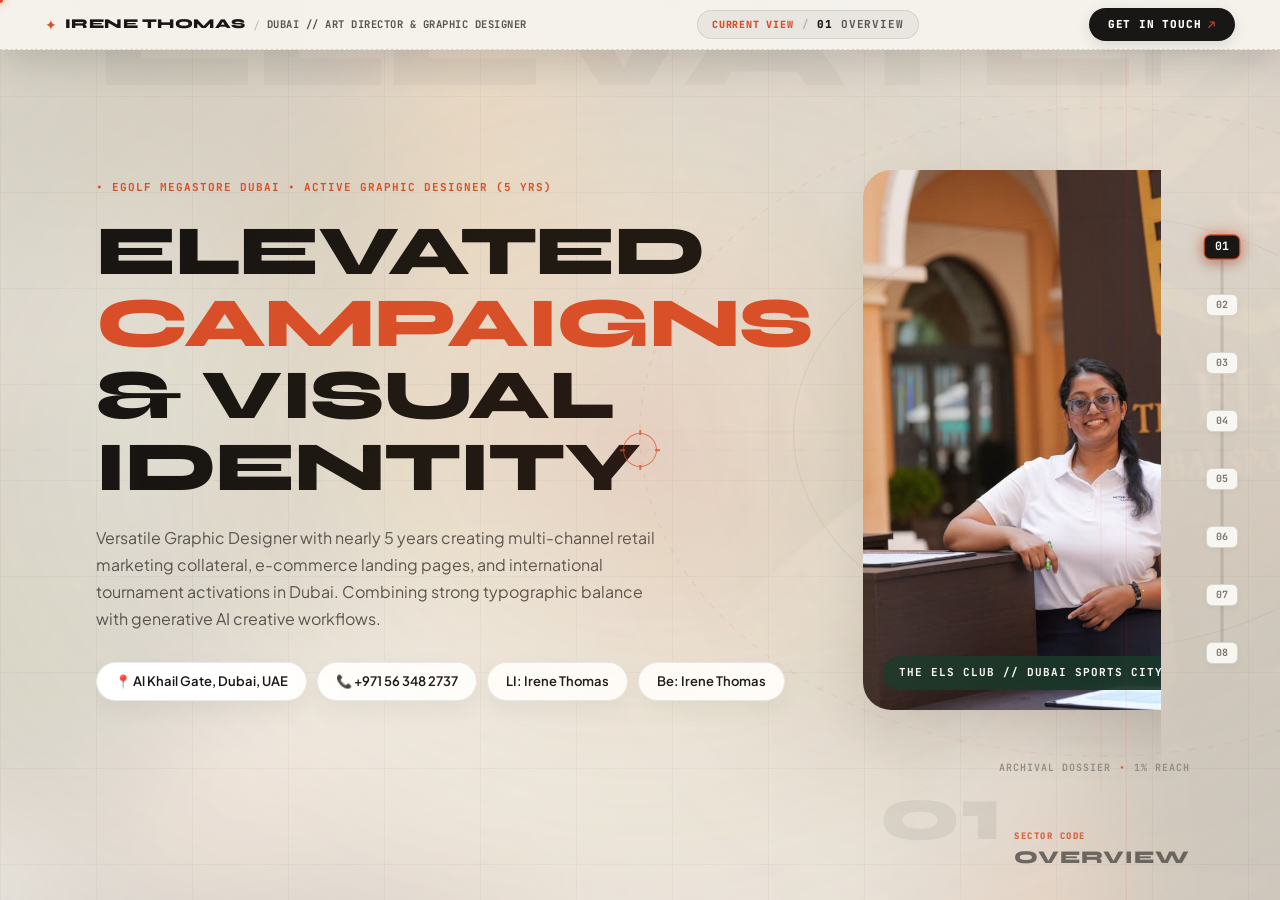
==== portfolio-creative-showcase.html @ 30669919 "Initial commit: Irene Thomas Creative Portfolio Showcase" ====
<!DOCTYPE html>
<html lang="en">
<head>
  <meta charset="UTF-8">
  <meta name="viewport" content="width=device-width, initial-scale=1.0">
  <title>Irene Thomas — Graphic Designer & Art Director | Creative Showcase</title>
  <meta name="description" content="Visual portfolio of Irene Thomas, Graphic Designer & Art Director in Dubai. Featuring commercial e-commerce campaigns, brand identity systems, and motion design.">
  <link rel="icon" href="data:image/svg+xml,<svg xmlns='http://www.w3.org/2000/svg' viewBox='0 0 100 100'><text y='.9em' font-size='90'>✦</text></svg>">

    <link rel="preload" as="image" href="assets/optimized/new_additions/PP.jpg" fetchpriority="high">
  <!-- Google Fonts -->
  <link rel="preconnect" href="https://fonts.googleapis.com">
  <link rel="preconnect" href="https://fonts.gstatic.com" crossorigin>
  <link href="https://fonts.googleapis.com/css2?family=Plus+Jakarta+Sans:wght@300;400;500;600;700;800&family=Syne:wght@700;800;900&family=Playfair+Display:ital,wght@0,600;0,700;0,800;1,400;1,600&family=JetBrains+Mono:wght@400;500;700;800&display=swap" rel="stylesheet">

  <!-- High-Performance Bundled Design System -->
  <link rel="stylesheet" href="css/bundle.css?v=20261103_v22">
  <link rel="stylesheet" href="css/layout/pinned-burn.css">
</head>
<body>

  <!-- =======================================================================
       SILVER PALACE LIVE MULTI-HOLE SVG MASK & FILTER
       ======================================================================= -->
  <svg width="0" height="0" class="pinned-burn-svg-defs" aria-hidden="true" style="position:fixed; top:0; left:0; width:0; height:0; pointer-events:none; z-index:-1;">
    <defs>
      <filter id="multi-hole-paper-filter" x="-20%" y="-20%" width="140%" height="140%" color-interpolation-filters="sRGB">
        <feTurbulence id="burn-turb-main" type="fractalNoise" baseFrequency="0.011 0.016" numOctaves="3" seed="11" result="noiseMain" />
        <feTurbulence id="burn-turb-fine" type="turbulence" baseFrequency="0.032 0.042" numOctaves="2" seed="29" result="noiseFine" />
        <feOffset id="burn-noise-offset" in="noiseMain" dx="0" dy="0" result="noiseMoved" />
        <feDisplacementMap in="SourceGraphic" in2="noiseMoved" scale="120" xChannelSelector="R" yChannelSelector="G" result="warpedPrimary" />
        <feDisplacementMap in="warpedPrimary" in2="noiseFine" scale="36" xChannelSelector="B" yChannelSelector="R" result="warpedFinal" />
        <feComponentTransfer in="warpedFinal">
          <feFuncR type="discrete" tableValues="0 1" />
          <feFuncG type="discrete" tableValues="0 1" />
          <feFuncB type="discrete" tableValues="0 1" />
        </feComponentTransfer>
      </filter>

      <mask id="silver-palace-burn-mask" maskUnits="userSpaceOnUse" x="0" y="0" width="1920" height="1080">
        <g filter="url(#multi-hole-paper-filter)">
          <rect id="mask-bg-rect" x="-1000" y="-1000" width="6000" height="6000" fill="black" />
          <path id="mask-intact-body" d="" fill="white" />
          <g id="mask-multi-holes"></g>
        </g>
      </mask>
    </defs>
  </svg>

  <!-- Fullscreen Canvas: Procedural Burning Paper Transition & Dust Particles -->
  <canvas id="disintegration-canvas"></canvas>
  <div id="ambient-cursor-spotlight"></div>
  <div id="magnetic-cursor-badge">EXAMINE</div>

  <!-- Custom Interactive Drafting Reticle Cursor -->
  <div id="custom-atelier-cursor" aria-hidden="true">
    <div class="cursor-reticle-ring" id="cursor-reticle-ring">
      <span class="reticle-tick tick-t"></span>
      <span class="reticle-tick tick-r"></span>
      <span class="reticle-tick tick-b"></span>
      <span class="reticle-tick tick-l"></span>
    </div>
    <div class="cursor-reticle-dot" id="cursor-reticle-dot"></div>
  </div>

  <!-- Left Margin Architectural Gallery Rail & Stage Telemetry -->
  <aside class="left-margin-atelier-rail" id="left-margin-atelier-rail" aria-label="Stage Telemetry & Quick Stepper">
    <button type="button" class="left-rail-step-btn" onclick="stepPortfolioStage(-1)" title="Previous Showcase Stage">▲</button>
    <div class="left-rail-art-window" id="left-rail-art-window" title="Active Stage Artwork">
      <img id="left-rail-art-img" src="assets/optimized/new_additions/PP.jpg" alt="Stage Preview" decoding="async">
      <span class="left-rail-art-frame"></span>
    </div>
    <div class="left-rail-stage-counter" id="left-rail-stage-counter">01 / 16</div>
    <div class="left-rail-spine-line"></div>
    <div class="left-rail-vertical-label" id="left-rail-vertical-label">OVERVIEW // PORTFOLIO MONOGRAPH</div>
    <div class="left-rail-spine-line"></div>
    <div class="left-rail-coords" id="left-rail-coords">Y: 0000</div>
    <button type="button" class="left-rail-step-btn" onclick="stepPortfolioStage(1)" title="Next Showcase Stage">▼</button>
  </aside>

  <!-- Hybrid Header Top Hover Sensor & Collapsed Micro-Beacon Pill -->
  <div class="header-hover-sensor" id="header-hover-sensor">
    <button type="button" class="header-collapsed-pill" id="header-collapsed-pill" aria-label="Expand Top Header">
      <span class="collapsed-pill-star">✦</span>
      <span class="collapsed-pill-brand">IRENE THOMAS</span>
      <span class="collapsed-pill-sep">//</span>
      <span class="collapsed-pill-sector" id="collapsed-pill-sector">SEC 01 • OVERVIEW</span>
      <span class="collapsed-pill-chevron">▾</span>
    </button>
  </div>

  <!-- Dynamic Background HUD & Kinetic Vectors -->
  <div id="ambient-vector-canvas-wrap" aria-hidden="true">
    <svg class="bg-kinetic-vector-svg" viewBox="0 0 1000 1000" preserveAspectRatio="none">
      <defs>
        <linearGradient id="vectorGrad" x1="0%" y1="0%" x2="100%" y2="100%">
          <stop offset="0%" stop-color="var(--accent-terracotta)" stop-opacity="0.2"/>
          <stop offset="100%" stop-color="var(--accent-marigold)" stop-opacity="0.05"/>
        </linearGradient>
      </defs>
      <!-- Moving orbital circles & crosshairs -->
      <g id="bg-vector-astrolabe" transform="translate(860, 480)">
        <circle r="360" fill="none" stroke="rgba(216, 78, 41, 0.08)" stroke-width="1.5" stroke-dasharray="6 8"/>
        <circle r="240" fill="none" stroke="rgba(24, 23, 22, 0.05)" stroke-width="1"/>
        <line x1="-400" y1="0" x2="400" y2="0" stroke="rgba(216, 78, 41, 0.06)" stroke-width="1"/>
        <line x1="0" y1="-400" x2="0" y2="400" stroke="rgba(216, 78, 41, 0.06)" stroke-width="1"/>
      </g>
      <!-- Horizontal and vertical drafting guidelines -->
      <line id="bg-vector-guide-h" x1="0" y1="500" x2="1000" y2="500" stroke="rgba(24, 23, 22, 0.04)" stroke-width="1" stroke-dasharray="12 16"/>
      <line id="bg-vector-guide-v" x1="880" y1="0" x2="880" y2="1000" stroke="rgba(216, 78, 41, 0.07)" stroke-width="1"/>
    </svg>

    <!-- Background Kinetic Sector Watermark & Coordinate Readout -->
    <div class="bg-sector-hud" id="bg-sector-hud">
      <div class="bg-hud-coords">
        <span class="hud-coord-item">ARCHIVAL DOSSIER</span>
        <span class="hud-coord-separator">•</span>
        <span class="hud-coord-item" id="hud-scroll-pct">00% REACH</span>
      </div>
      <div class="bg-hud-large-display">
        <span class="bg-hud-num" id="bg-hud-num">01</span>
        <div class="bg-hud-text-col">
          <span class="bg-hud-label">SECTOR CODE</span>
          <span class="bg-hud-title" id="bg-hud-title">OVERVIEW</span>
        </div>
      </div>
    </div>
  </div>

  <!-- GROUNDED ARCHITECTURAL TOP HEADER (ANCHORED DIRECTLY TO CANVAS BACKGROUND GRID) -->
  <header class="grounded-atelier-header" id="grounded-header">
    <div class="header-grounded-left">
      <a href="#hero" class="grounded-brand-monogram" onclick="handleRailClick(event, 'hero')">
        <span class="monogram-star">✦</span>
        <span class="monogram-text">IRENE THOMAS</span>
        <span class="monogram-pipe">/</span>
        <span class="monogram-role">DUBAI // ART DIRECTOR &amp; GRAPHIC DESIGNER</span>
      </a>
    </div>
    <div class="header-grounded-center" id="header-grounded-center">
      <div class="header-active-sector-display" id="header-active-sector-display">
        <span class="header-sector-badge">CURRENT VIEW</span>
        <span class="header-sector-pipe">/</span>
        <span class="header-sector-code" id="header-sector-code">01</span>
        <span class="header-sector-name" id="header-sector-name">OVERVIEW</span>
      </div>
    </div>
    <div class="header-grounded-right">
      <a href="#resume" class="btn-header-contact" onclick="handleRailClick(event, 'resume')">
        <span>GET IN TOUCH</span>
        <span class="header-contact-arrow">↗</span>
      </a>
    </div>
  </header>

  <!-- GROUNDED ARCHITECTURAL BACKGROUND NAVIGATION (NOT A FLOATING PILL) -->
  <nav class="grounded-nav-system" id="grounded-nav" aria-label="Sector Spine">
    <div class="grounded-drafting-spine" id="grounded-spine-track" title="Click or Drag to Navigate">
      <div class="grounded-spine-progress" id="grounded-spine-progress"></div>
      <div class="grounded-reticle-beacon" id="grounded-beacon"></div>
    </div>
    <!-- Scroll percentage removed per design review -->
    <div class="grounded-ticks-container">
      <a href="#hero" class="grounded-nav-node active" data-sector="hero" onclick="handleRailClick(event, 'hero')">
        <div class="grounded-nav-label">
          <span class="grounded-label-text">01 // OVERVIEW</span>
          <span class="grounded-label-hairline"></span>
        </div>
        <span class="grounded-tick-num">01</span>
        <span class="grounded-tick-mark"></span>
      </a>
      <a href="#stream-works" class="grounded-nav-node" data-sector="stream-works" onclick="handleRailClick(event, 'stream-works')">
        <div class="grounded-nav-label">
          <span class="grounded-label-text">02 // CONTINUUM MATRIX</span>
          <span class="grounded-label-hairline"></span>
        </div>
        <span class="grounded-tick-num">02</span>
        <span class="grounded-tick-mark"></span>
      </a>
      <a href="#branding" class="grounded-nav-node" data-sector="branding" onclick="handleRailClick(event, 'branding')">
        <div class="grounded-nav-label">
          <span class="grounded-label-text">03 // BRAND ARCHITECTURE</span>
          <span class="grounded-label-hairline"></span>
        </div>
        <span class="grounded-tick-num">03</span>
        <span class="grounded-tick-mark"></span>
      </a>
      <a href="#ecommerce" class="grounded-nav-node" data-sector="ecommerce" onclick="handleRailClick(event, 'ecommerce')">
        <div class="grounded-nav-label">
          <span class="grounded-label-text">04 // DIGITAL COMMERCE</span>
          <span class="grounded-label-hairline"></span>
        </div>
        <span class="grounded-tick-num">04</span>
        <span class="grounded-tick-mark"></span>
      </a>
      <a href="#section-barney" class="grounded-nav-node" data-sector="section-barney" onclick="handleRailClick(event, 'section-barney')">
        <div class="grounded-nav-label">
          <span class="grounded-label-text">05 // CINEMA STUDIO</span>
          <span class="grounded-label-hairline"></span>
        </div>
        <span class="grounded-tick-num">05</span>
        <span class="grounded-tick-mark"></span>
      </a>
      <a href="#section-posters" class="grounded-nav-node" data-sector="section-posters" onclick="handleRailClick(event, 'section-posters')">
        <div class="grounded-nav-label">
          <span class="grounded-label-text">06 // EXHIBITION POSTERS</span>
          <span class="grounded-label-hairline"></span>
        </div>
        <span class="grounded-tick-num">06</span>
        <span class="grounded-tick-mark"></span>
      </a>
      <a href="#section-promos" class="grounded-nav-node" data-sector="section-promos" onclick="handleRailClick(event, 'section-promos')">
        <div class="grounded-nav-label">
          <span class="grounded-label-text">07 // RETAIL ACTIVATIONS</span>
          <span class="grounded-label-hairline"></span>
        </div>
        <span class="grounded-tick-num">07</span>
        <span class="grounded-tick-mark"></span>
      </a>
      <a href="#resume" class="grounded-nav-node" data-sector="resume" onclick="handleRailClick(event, 'resume')">
        <div class="grounded-nav-label">
          <span class="grounded-label-text">08 // CREDENTIALS</span>
          <span class="grounded-label-hairline"></span>
        </div>
        <span class="grounded-tick-num">08</span>
        <span class="grounded-tick-mark"></span>
      </a>
    </div>
  </nav>

  <!-- DYNAMIC ARCHITECTURAL FLOATING THUMB CAPSULE & SECTOR SHEET (MOBILE ONLY) -->
  <div class="mobile-thumb-capsule" id="mobile-thumb-capsule" aria-label="Mobile Navigation Dock">
    <button type="button" class="thumb-cap-btn prev" id="thumb-cap-prev" aria-label="Previous Sector" onclick="jumpToAdjacentSector(-1)">
      <svg width="15" height="15" viewBox="0 0 24 24" fill="none" stroke="currentColor" stroke-width="2.5"><path d="M15 18l-6-6 6-6"/></svg>
    </button>
    <div class="thumb-cap-core" id="thumb-cap-core" onclick="toggleMobileSectorSheet()" title="Tap to open Sector Index">
      <span class="thumb-cap-star">✦</span>
      <span class="thumb-cap-num" id="thumb-cap-num">01</span>
      <span class="thumb-cap-sep">/</span>
      <span class="thumb-cap-title" id="thumb-cap-title">OVERVIEW</span>
      <span class="thumb-cap-pct" id="thumb-cap-pct">0%</span>
    </div>
    <button type="button" class="thumb-cap-btn next" id="thumb-cap-next" aria-label="Next Sector" onclick="jumpToAdjacentSector(1)">
      <svg width="15" height="15" viewBox="0 0 24 24" fill="none" stroke="currentColor" stroke-width="2.5"><path d="M9 18l6-6-6-6"/></svg>
    </button>
  </div>

  <!-- EXPANDABLE MOBILE ARCHITECTURAL SECTOR SHEET -->
  <div class="mobile-sector-sheet-overlay" id="mobile-sector-sheet" onclick="closeMobileSectorSheet(event)">
    <div class="mobile-sector-sheet-panel" onclick="event.stopPropagation()">
      <div class="sheet-drag-handle"></div>
      <div class="sheet-header-row">
        <div>
          <span class="sheet-eyebrow">ARCHITECTURAL SECTOR DIRECTORY</span>
          <h3 class="sheet-headline">Direct Showcase Navigation</h3>
        </div>
        <button type="button" class="sheet-close-btn" onclick="toggleMobileSectorSheet()" aria-label="Close Directory">✕</button>
      </div>
      <div class="sheet-sectors-list" id="sheet-sectors-list">
        <!-- Rendered dynamically via JS -->
      </div>
    </div>
  </div>


  
  <!-- LAYER 8 (Z-INDEX 10): Sector 08 + Footer -->
  <div id="layer-8" class="pinned-burn-layer pinned-burn-layer-8">
    <div class="layer-ambient-art-canvas" aria-hidden="true">
      <div class="ambient-art-blur-plate" id="ambient-blur-8" style="background-image: url('assets/optimized/new_additions/PP.jpg');"></div>
      <div class="ambient-art-ghost-plate" id="ambient-ghost-8" style="background-image: url('assets/optimized/new_additions/PP.jpg');"></div>
      <div class="ambient-drafting-grid"></div>
    </div>
    <div id="track-8" class="pinned-burn-track">
      <div class="container" id="frames-layer-8">
<section class="section-editorial-dossier" id="resume">
      <!-- Monograph Archival Header -->
      <div class="dossier-curator-header">
        <div class="dossier-signatory-card">
          <div class="dossier-portrait-wrap" onclick="openLightboxWithImage('assets/real_works/new_additions/PP.jpg', 'Irene Thomas // Creative Director & Graphic Designer', 'DUBAI SPORTS CITY // THE ELS CLUB', '1 / 1.33')">
            <img src="assets/optimized/new_additions/PP.jpg" alt="Irene Thomas Official Portrait" class="dossier-portrait-img" decoding="async">
            <span class="dossier-portrait-tag">CURATOR</span>
          </div>
          <div class="dossier-signatory-meta">
            <span class="dossier-role-eyebrow">LEAD GRAPHIC DESIGNER &amp; ART DIRECTOR</span>
            <h3 class="dossier-name">Irene Thomas</h3>
            <div class="dossier-location-badge">
              <svg width="12" height="12" viewBox="0 0 24 24" fill="none" stroke="currentColor" stroke-width="2"><path d="M21 10c0 7-9 13-9 13s-9-6-9-13a9 9 0 0 1 18 0z"/><circle cx="12" cy="10" r="3"/></svg>
              <span>DUBAI, UNITED ARAB EMIRATES</span>
            </div>
            <div class="dossier-contact-mini">
              <a href="mailto:irene28thomas@gmail.com" class="mini-contact-link">irene28thomas@gmail.com</a>
              <span class="mini-contact-sep">•</span>
              <a href="tel:+971563482737" class="mini-contact-link">+971 56 348 2737</a>
            </div>
          </div>
        </div>

        <div class="dossier-headline-col">
          <div class="dossier-archive-stamp">
            <span class="stamp-star">✦</span>
            <span>ARCHIVE REFERENCE: IT-DXB-2026 // EXECUTIVE MONOGRAPH &amp; CURRICULUM VITAE</span>
          </div>
          <h2 class="dossier-main-heading">Executive Design Leadership &amp; Strategic Practice</h2>
          <p class="dossier-sub-lead">
            4.5+ years directing multidisciplinary retail marketing, luxury cosmetic brand identities, and high-conversion omnichannel campaigns across Dubai and the GCC.
          </p>
        </div>

        <div class="dossier-download-cta-box">
          <a href="Irene_Resume_2026.pdf" download class="btn-dossier-download" onmouseenter="playUiSound(1100)">
            <svg width="16" height="16" viewBox="0 0 24 24" fill="none" stroke="currentColor" stroke-width="2"><path d="M21 15v4a2 2 0 0 1-2 2H5a2 2 0 0 1-2-2v-4M7 10l5 5 5-5M12 15V3"/></svg>
            <span>DOWNLOAD COMPLETE C.V. (PDF)</span>
          </a>
          <span class="dossier-avail-badge">● DUBAI RESIDENCE VISA // IMMEDIATE COMMENCEMENT</span>
        </div>
      </div>

      <!-- Executive Impact Metrics Strip -->
      <div class="dossier-impact-metrics-strip">
        <div class="impact-metric-cell">
          <span class="impact-metric-val">4.5+ YRS</span>
          <span class="impact-metric-label">GCC Retail &amp; Campaign Direction</span>
        </div>
        <div class="impact-metric-cell">
          <span class="impact-metric-val">250+</span>
          <span class="impact-metric-label">Storefront, CRM &amp; Launch Assets</span>
        </div>
        <div class="impact-metric-cell">
          <span class="impact-metric-val">10+ TIER-1</span>
          <span class="impact-metric-label">Global Licensed Brand Guidelines</span>
        </div>
        <div class="impact-metric-cell">
          <span class="impact-metric-val">360° SUITE</span>
          <span class="impact-metric-label">Print, Motion, Web &amp; Gen-AI</span>
        </div>
      </div>

      <!-- Spacious Two-Column Architectural Editorial Grid -->
      <div class="editorial-dossier-grid">
        <!-- LEFT: Career Chronology Timeline Spine -->
        <div class="dossier-chronology-column">
          <div class="column-section-label">PART I // VERIFIED CAREER TRAJECTORY</div>

          <div class="chronology-timeline-spine">
            <!-- Role 1: eGolf Megastore -->
            <article class="chronology-entry primary-role">
              <div class="chronology-node-dot"></div>
              <header class="entry-header">
                <div class="entry-period-badge">2021 — PRESENT // 4.5+ YRS • LEAD ROLE</div>
                <h3 class="entry-role-title">Lead Graphic Designer</h3>
                <div class="entry-institution">eGolf Megastore • Dubai, United Arab Emirates</div>
              </header>
              <p class="entry-narrative">
                Sole creative lead directing GCC retail seasons (Black Friday, Ramadan, The Open Championship), delivering 250+ omnichannel storefront sliders, mobile app campaigns, 5,000px CRM dispatches, and in-store 3D activations.
              </p>
              <div class="entry-brand-ledger">
                <span class="ledger-k">BRAND CUSTODY //</span>
                <span class="ledger-v">Nike Golf · TaylorMade · Callaway · PUMA · BOSS · G/FORE · PXG · Vessel</span>
              </div>
            </article>

            <!-- Role 2: FDCI Fashion Week -->
            <article class="chronology-entry">
              <div class="chronology-node-dot"></div>
              <header class="entry-header">
                <div class="entry-period-badge">2019 — 2022</div>
                <h3 class="entry-role-title">Creative Event Assistant</h3>
                <div class="entry-institution">FDCI Fashion Week • New Delhi, India</div>
              </header>
              <p class="entry-narrative">
                Directed backstage runway scenography, VIP press coordination, and spatial exhibition staging for national couture showcases.
              </p>
            </article>

            <!-- Role 3: NCDPD -->
            <article class="chronology-entry">
              <div class="chronology-node-dot"></div>
              <header class="entry-header">
                <div class="entry-period-badge">2019</div>
                <h3 class="entry-role-title">Graphic Design Intern</h3>
                <div class="entry-institution">National Centre for Design &amp; Product Development (NCDPD) • Delhi</div>
              </header>
              <p class="entry-narrative">
                Executed publication layout, vector color separation, and offset CMYK pre-press verification for national design exhibitions.
              </p>
            </article>
          </div>
        </div>

        <!-- RIGHT: Spacious Interactive Capabilities & Academic Pedigree Column -->
        <div class="dossier-pedigree-column">
          <div class="dossier-tab-header-bar">
            <span class="column-section-label" style="margin-bottom:0; border-bottom:none; padding-bottom:0;">PART II // CAPABILITIES &amp; PEDIGREE</span>
            <div class="dossier-interactive-tabs" role="tablist">
              <button type="button" class="dossier-tab-btn active" onclick="switchDossierTab('arsenal', this)">01 // ARSENAL &amp; AI</button>
              <button type="button" class="dossier-tab-btn" onclick="switchDossierTab('disciplines', this)">02 // 4 CORE DISCIPLINES</button>
            </div>
          </div>

          <!-- Tab Panel 1: Production Arsenal & AI Workflows -->
          <div class="dossier-tab-panel is-active" id="dossier-panel-arsenal">
            <div class="tooling-cluster-group">
              <div class="tooling-tabular-row">
                <div class="tabular-category">CREATIVE DIRECTION &amp; PRINT</div>
                <div class="tabular-spec-line">Adobe Photoshop CC &nbsp;·&nbsp; Illustrator CC &nbsp;·&nbsp; InDesign CC &nbsp;·&nbsp; Offset CMYK Pre-Press</div>
              </div>
              <div class="tooling-tabular-row">
                <div class="tabular-category">MOTION &amp; 2D CINEMA</div>
                <div class="tabular-spec-line">Adobe After Effects CC &nbsp;·&nbsp; Premiere Pro &nbsp;·&nbsp; 2D Character Rigging &nbsp;·&nbsp; 60FPS Story Reels</div>
              </div>
              <div class="tooling-tabular-row">
                <div class="tabular-category">GENERATIVE AI DIRECTIVE</div>
                <div class="tabular-spec-line tabular-spec-accent">Adobe Firefly Gen-3 &nbsp;·&nbsp; Higgsfield AI &nbsp;·&nbsp; Luxury Retail Staging Synthesis</div>
              </div>
              <div class="tooling-tabular-row">
                <div class="tabular-category">DIGITAL COMMERCE &amp; CRM</div>
                <div class="tabular-spec-line">Responsive Multi-Ratio Architecture &nbsp;·&nbsp; 5,000px Direct-Mail Wireframes &nbsp;·&nbsp; UI/UX Hierarchy</div>
              </div>
            </div>
          </div>

          <!-- Tab Panel 2: 4 Core Design Disciplines -->
          <div class="dossier-tab-panel" id="dossier-panel-disciplines">
            <div class="disciplines-monograph-grid">
              <div class="disc-item">
                <span class="disc-num">01</span>
                <div>
                  <strong>Brand Architecture &amp; Print</strong>
                  <p>Geometric logo systems, 13-spread styleguides, packaging dielines &amp; foil debossing.</p>
                </div>
              </div>
              <div class="disc-item">
                <span class="disc-num">02</span>
                <div>
                  <strong>Digital Commerce Systems</strong>
                  <p>Multi-ratio storefront sliders, mobile app campaigns &amp; 5,000px CRM wireframes.</p>
                </div>
              </div>
              <div class="disc-item">
                <span class="disc-num">03</span>
                <div>
                  <strong>2D Narrative Motion</strong>
                  <p>Directed character animation, 12-keyframe storyboards &amp; kinetic display ads.</p>
                </div>
              </div>
              <div class="disc-item">
                <span class="disc-num">04</span>
                <div>
                  <strong>Spatial Retail Takeovers</strong>
                  <p>Large-format showroom wraps, 3D ceiling hanging rigs &amp; tournament collateral.</p>
                </div>
              </div>
            </div>
          </div>

          <!-- Always-Visible Academic Foundation & Verification Ledger -->
          <div class="pedigree-academic-footer">
            <div class="column-section-label">PART III // ACADEMIC CREDENTIALS &amp; RESIDENCY</div>
            <div class="education-cards-grid">
              <div class="education-tabular-entry">
                <div class="edu-year">2025 // DUBAI</div>
                <div class="edu-body">
                  <strong>SAE Institute, Dubai</strong>
                  <p>Advanced Graphic Design &amp; Digital Media</p>
                </div>
              </div>
              <div class="education-tabular-entry">
                <div class="edu-year">2018 — 2021 // B.A. HONORS</div>
                <div class="edu-body">
                  <strong>K.R. Mangalam University</strong>
                  <p>Bachelor of Arts in Fashion Design</p>
                </div>
              </div>
            </div>

            <div class="dossier-footer-stamp">
              <div class="seal-icon">✦</div>
              <div>
                <strong>VERIFIED PROFILE &amp; IMMEDIATE GCC AVAILABILITY</strong>
                <p>Languages: English, Hindi, Malayalam • Based in Al Khail Gate, Dubai, UAE</p>
              </div>
            </div>
          </div>
        </div>
      </div>
    </section>

    <!-- FOOTER -->
    <footer class="atelier-footer" id="contact">
      <div class="footer-huge-name">IRENE THOMAS</div>
      <p style="color:var(--ink-secondary); font-size:15px; max-width:540px; margin:0 auto 24px;">
        Available for Art Direction, Senior Graphic Design roles, and high-impact brand consultations in Dubai &amp; GCC.
      </p>
      <div class="footer-links-row">
        <a href="mailto:irene28thomas@gmail.com" class="footer-pill-btn">✉️ irene28thomas@gmail.com</a>
        <a href="tel:+971563482737" class="footer-pill-btn">📞 +971 56 348 2737</a>
        <a href="Irene_Resume_2026.pdf" download class="footer-pill-btn">📄 Download Resume (PDF)</a>
      </div>
      <div style="font-family:var(--font-mono); font-size:11px; color:var(--ink-muted);">
        © 2026 IRENE THOMAS • DUBAI, UNITED ARAB EMIRATES • DESIGNED &amp; ENGINEERED AS BESPOKE SHOWCASE
      </div>
    </footer>
      </div><!-- #frames-layer-8 -->
    </div><!-- #track-8 -->
  </div><!-- #layer-8 -->

  <!-- LAYER 5-7 (Z-INDEX 20): Sectors 05 to 07 -->
  <div id="layer-5-7" class="pinned-burn-layer pinned-burn-layer-57">
    <div class="layer-ambient-art-canvas" aria-hidden="true">
      <div class="ambient-art-blur-plate" id="ambient-blur-57" style="background-image: url('assets/optimized/Barney_Dale__The_Cloud_story_arc.jpg');"></div>
      <div class="ambient-art-ghost-plate" id="ambient-ghost-57" style="background-image: url('assets/optimized/Barney_Dale__The_Cloud_story_arc.jpg');"></div>
      <div class="ambient-drafting-grid"></div>
    </div>
    <div id="track-5-7" class="pinned-burn-track">
      <div class="container" id="frames-layer-57">
<!-- 05: CINEMA SECTION -->
    <section class="cinema-universe-section" id="section-barney">
      <div class="section-headline-row" style="padding-top:0;">
        <div>
          <span class="section-eyebrow">[05 // NARRATIVE ANIMATION &amp; 2D CINEMA]</span>
          <h2 class="section-title">Barney Dale: The Cloud — Directed 2D Short</h2>
        </div>
        <div style="font-family:var(--font-mono); font-size:13px; color:var(--ink-secondary);">
          2D CHARACTER ANIMATION &amp; 12-FRAME SEQUENTIAL STORYBOARD
        </div>
      </div>

      <div class="frame-cinema-stage">
        <div class="cinema-split-stage">
          <div class="cinema-video-column">
            <div class="cinema-portrait-player" data-cursor="PLAY CINEMA">
              <video autoplay muted loop playsinline preload="metadata" id="video-barney">
                <source src="assets/optimized/Barney_Dale__The_Cloud_story_arc.mp4" type="video/mp4">
              </video>
              <div class="cinema-player-overlay">
                <button type="button" class="btn-cinema-expand" onclick="openLightboxWithVideo('assets/real_works/Barney_Dale__The_Cloud_story_arc.mp4', 'Barney Dale: The Cloud // Full Animated Short', 'AFTER EFFECTS 2D ANIMATION'); event.stopPropagation();">⛶ Fullscreen View</button>
              </div>
            </div>

          </div>

          <div class="cinema-storyboard-column">
            <div class="storyboard-header-bar">
              <div>
                <span style="font-family:var(--font-mono); font-size:11px; color:var(--accent-terracotta); text-transform:uppercase; font-weight:700; letter-spacing:0.5px;">
                  COMPLETE STORY ARC &amp; SCENE PACING
                </span>
                <h3 style="font-family:var(--font-display); font-size:22px; color:#fff; margin-top:4px;">
                  12-Keyframe Production Storyboard
                </h3>
              </div>

            </div>
            <div class="img-upload-box storyboard-panoramic-view" id="box-storyboard" onclick="handleStoryboardBoxClick(event)" >
              <img loading="lazy" src="assets/optimized/Barney_Dale__The_Cloud_story_arc.jpg" alt="Barney Dale The Cloud 12-Frame Storyboard" id="img-storyboard-main" decoding="async">
            </div>
            <div class="storyboard-narrative-card">

              <div class="storyboard-caption-footer">
                <span>2D CHARACTER ANIMATION // NARRATIVE DIRECTED SHORT</span>
                <span>SAE INSTITUTE DUBAI // VISUAL STORYTELLING</span>
              </div>
            </div>
          </div>
        </div>
      </div>
    </section>

    <!-- 06: POSTER GALLERY (PINNED HORIZONTAL PARALLAX EXHIBITION RUNWAY) -->
    <div class="poster-horizontal-runway" id="poster-horizontal-runway">
      <div class="poster-horizontal-pin-stage" id="poster-horizontal-pin-stage">
        <div class="poster-parallax-bg-text" id="poster-parallax-bg-text" aria-hidden="true">
          SPECTRUM OF THE MIND // EXHIBITION ARCHIVE // SAE DUBAI
        </div>

        <div class="section-headline-row" id="section-posters">
          <div>
            <span class="section-eyebrow">[06 // FINE ART EXHIBITION &amp; PRINT — HORIZONTAL PARALLAX GALLERY]</span>
            <h2 class="section-title">The Spectrum of the Mind: Exhibition Poster Tri-Set</h2>
          </div>
          <div class="poster-runway-hud">
            <span class="poster-scroll-hint">⇄ SCROLL TO GLIDE ACROSS EXHIBITION</span>
            <div class="poster-horiz-progress-track">
              <div class="poster-horiz-progress-bar" id="poster-horiz-progress-bar"></div>
            </div>
          </div>
        </div>

        <div class="poster-exhibition-section">
          <div class="poster-filter-bar">
            <button type="button" class="btn-poster-filter active" onclick="filterPosterGallery('all', this)">All Works (10)</button>
            <button type="button" class="btn-poster-filter" onclick="filterPosterGallery('set-3', this)">Set 03: Typographic Pacing (4)</button>
            <button type="button" class="btn-poster-filter" onclick="filterPosterGallery('set-4', this)">Set 04: Visual Metaphor (3)</button>
            <button type="button" class="btn-poster-filter" onclick="filterPosterGallery('set-5', this)">Set 05: Color Psychology (3)</button>
          </div>
          <div class="poster-horizontal-viewport" id="poster-horizontal-viewport">
            <div class="poster-gallery-grid" id="poster-grid">
              <!-- Set 4 -->
              <div class="poster-card poster-item set-4 img-upload-box" onclick="openLightboxWithImage('assets/real_works/posters/Mental Health Awareness Poster Set 4-01.jpg', 'The Cognitive Maze (Set 4-01)', 'FINE ART EXHIBITION')">
                <div class="poster-card-paper"><img loading="lazy" src="assets/optimized/posters/Mental Health Awareness Poster Set 4-01.jpg" alt="Poster Set 4-01" decoding="async"></div>
                <div class="poster-card-meta"><span class="poster-set-tag">SET 04 // METAPHOR</span><div class="poster-title">The Cognitive Maze</div></div>
              </div>
              <div class="poster-card poster-item set-4 img-upload-box" onclick="openLightboxWithImage('assets/real_works/posters/Mental Health Awareness Poster Set 4-02.jpg', 'Silent Pressure (Set 4-02)', 'FINE ART EXHIBITION')">
                <div class="poster-card-paper"><img loading="lazy" src="assets/optimized/posters/Mental Health Awareness Poster Set 4-02.jpg" alt="Poster Set 4-02" decoding="async"></div>
                <div class="poster-card-meta"><span class="poster-set-tag">SET 04 // METAPHOR</span><div class="poster-title">Silent Pressure</div></div>
              </div>
              <div class="poster-card poster-item set-4 img-upload-box" onclick="openLightboxWithImage('assets/real_works/posters/Mental Health Awareness Poster Set 4-03.jpg', 'Inner Equilibrium (Set 4-03)', 'FINE ART EXHIBITION')">
                <div class="poster-card-paper"><img loading="lazy" src="assets/optimized/posters/Mental Health Awareness Poster Set 4-03.jpg" alt="Poster Set 4-03" decoding="async"></div>
                <div class="poster-card-meta"><span class="poster-set-tag">SET 04 // METAPHOR</span><div class="poster-title">Inner Equilibrium</div></div>
              </div>
              <!-- Set 3 -->
              <div class="poster-card poster-item set-3 img-upload-box" onclick="openLightboxWithImage('assets/real_works/posters/Mental Health Awareness Poster Set 3-01.jpg', 'Permission to Pause (Set 3-01)', 'FINE ART EXHIBITION')">
                <div class="poster-card-paper"><img loading="lazy" src="assets/optimized/posters/Mental Health Awareness Poster Set 3-01.jpg" alt="Poster Set 3-01" decoding="async"></div>
                <div class="poster-card-meta"><span class="poster-set-tag">SET 03 // TYPOGRAPHY</span><div class="poster-title">Permission to Pause</div></div>
              </div>
              <div class="poster-card poster-item set-3 img-upload-box" onclick="openLightboxWithImage('assets/real_works/posters/Mental Health Awareness Poster Set 3-03.jpg', 'Rhythm of Rest (Set 3-03)', 'FINE ART EXHIBITION')">
                <div class="poster-card-paper"><img loading="lazy" src="assets/optimized/posters/Mental Health Awareness Poster Set 3-03.jpg" alt="Poster Set 3-03" decoding="async"></div>
                <div class="poster-card-meta"><span class="poster-set-tag">SET 03 // TYPOGRAPHY</span><div class="poster-title">Rhythm of Rest</div></div>
              </div>
              <div class="poster-card poster-item set-3 img-upload-box" onclick="openLightboxWithImage('assets/real_works/posters/Mental Health Awareness Poster Set 3-04.jpg', 'Perspective Shift (Set 3-04)', 'FINE ART EXHIBITION')">
                <div class="poster-card-paper"><img loading="lazy" src="assets/optimized/posters/Mental Health Awareness Poster Set 3-04.jpg" alt="Poster Set 3-04" decoding="async"></div>
                <div class="poster-card-meta"><span class="poster-set-tag">SET 03 // TYPOGRAPHY</span><div class="poster-title">Perspective Shift</div></div>
              </div>
              <div class="poster-card poster-item set-3 img-upload-box" onclick="openLightboxWithImage('assets/real_works/posters/Mental Health Awareness Poster Set 3-06.jpg', 'Clarity Through Contrast (Set 3-06)', 'FINE ART EXHIBITION')">
                <div class="poster-card-paper"><img loading="lazy" src="assets/optimized/posters/Mental Health Awareness Poster Set 3-06.jpg" alt="Poster Set 3-06" decoding="async"></div>
                <div class="poster-card-meta"><span class="poster-set-tag">SET 03 // TYPOGRAPHY</span><div class="poster-title">Clarity Through Contrast</div></div>
              </div>
              <!-- Set 5 -->
              <div class="poster-card poster-item set-5 img-upload-box" onclick="openLightboxWithImage('assets/real_works/posters/Mental Health Awareness Poster Set 5-01.jpg', 'Emotional Spectrum (Set 5-01)', 'FINE ART EXHIBITION')">
                <div class="poster-card-paper"><img loading="lazy" src="assets/optimized/posters/Mental Health Awareness Poster Set 5-01.jpg" alt="Poster Set 5-01" decoding="async"></div>
                <div class="poster-card-meta"><span class="poster-set-tag">SET 05 // PSYCHOLOGY</span><div class="poster-title">Emotional Spectrum</div></div>
              </div>
              <div class="poster-card poster-item set-5 img-upload-box" onclick="openLightboxWithImage('assets/real_works/posters/Mental Health Awareness Poster Set 5-02.jpg', 'De-Stigmatization (Set 5-02)', 'FINE ART EXHIBITION')">
                <div class="poster-card-paper"><img loading="lazy" src="assets/optimized/posters/Mental Health Awareness Poster Set 5-02.jpg" alt="Poster Set 5-02" decoding="async"></div>
                <div class="poster-card-meta"><span class="poster-set-tag">SET 05 // PSYCHOLOGY</span><div class="poster-title">De-Stigmatization</div></div>
              </div>
              <div class="poster-card poster-item set-5 img-upload-box" onclick="openLightboxWithImage('assets/real_works/posters/Mental Health Awareness Poster Set 5-03.jpg', 'Resilience Archetype (Set 5-03)', 'FINE ART EXHIBITION')">
                <div class="poster-card-paper"><img loading="lazy" src="assets/optimized/posters/Mental Health Awareness Poster Set 5-03.jpg" alt="Poster Set 5-03" decoding="async"></div>
                <div class="poster-card-meta"><span class="poster-set-tag">SET 05 // PSYCHOLOGY</span><div class="poster-title">Resilience Archetype</div></div>
              </div>
            </div>
          </div>
        </div>
      </div>
    </div>

    <!-- 07: RETAIL CAMPAIGN BANNERS -->
    <div class="section-headline-row" id="section-promos">
      <div>
        <span class="section-eyebrow">[07 // PERFORMANCE RETAIL CAMPAIGNS]</span>
        <h2 class="section-title">eGolf Megastore: Commercial Campaign Banners</h2>
      </div>
      <div style="font-family:var(--font-mono); font-size:13px; color:var(--ink-secondary);">
        EGOLF MEGASTORE // VERTICAL PROMOSHEET BANNERS (750 × 1500)
      </div>
    </div>

    <div class="promo-gallery-grid">
      <div class="promo-card img-upload-box" onclick="openLightboxWithImage('assets/real_works/promosheet_banners/PUMA x PTC New Collection.jpg', 'PUMA x PTC Palm Tree Crew // Dubai Lifestyle Launch', 'RETAIL LAUNCH')">
        <div class="promo-card-thumb"><img loading="lazy" src="assets/optimized/promosheet_banners/PUMA x PTC New Collection.jpg" alt="PUMA x PTC" decoding="async"></div>
        <div class="promo-card-content">
          <span class="promo-card-tag">APPAREL CAPSULE</span>
          <div class="promo-card-title">PUMA x PTC Collection</div>
          <div class="promo-card-desc">Dubai lifestyle release collateral</div>
        </div>
      </div>

      <div class="promo-card img-upload-box" onclick="openLightboxWithImage('assets/real_works/promosheet_banners/Bettinardi the Antidote Putter Series.jpg', 'Bettinardi The Antidote Series // Precision Milled Putters', 'EQUIPMENT CAMPAIGN')">
        <div class="promo-card-thumb"><img loading="lazy" src="assets/optimized/promosheet_banners/Bettinardi the Antidote Putter Series.jpg" alt="Bettinardi The Antidote" decoding="async"></div>
        <div class="promo-card-content">
          <span class="promo-card-tag">PRECISION CLUBS</span>
          <div class="promo-card-title">Bettinardi The Antidote</div>
          <div class="promo-card-desc">Milled putter launch banner</div>
        </div>
      </div>

      <div class="promo-card img-upload-box" onclick="openLightboxWithImage('assets/real_works/promosheet_banners/Callaway 2026 Chrome Tour Golf Balls.jpg', 'Callaway 2026 Chrome Tour // Performance Tier', 'BALL PERFORMANCE')">
        <div class="promo-card-thumb"><img loading="lazy" src="assets/optimized/promosheet_banners/Callaway 2026 Chrome Tour Golf Balls.jpg" alt="Callaway Chrome Tour" decoding="async"></div>
        <div class="promo-card-content">
          <span class="promo-card-tag">TOUR EQUIPMENT</span>
          <div class="promo-card-title">Callaway Chrome Tour</div>
          <div class="promo-card-desc">Aerodynamic performance tier</div>
        </div>
      </div>

      <div class="promo-card img-upload-box" onclick="openLightboxWithImage('assets/real_works/promosheet_banners/TaylorMade TP5 TP5x Golf Balls.jpg', 'TaylorMade TP5 / TP5x Multi-Layer Speed Core', 'BALL PROMOTION')">
        <div class="promo-card-thumb"><img loading="lazy" src="assets/optimized/promosheet_banners/TaylorMade TP5 TP5x Golf Balls.jpg" alt="TaylorMade TP5" decoding="async"></div>
        <div class="promo-card-content">
          <span class="promo-card-tag">PREMIUM BALLS</span>
          <div class="promo-card-title">TaylorMade TP5 / TP5x</div>
          <div class="promo-card-desc">Multi-layer speed core promo</div>
        </div>
      </div>

      <div class="promo-card img-upload-box" onclick="openLightboxWithImage('assets/real_works/promosheet_banners/Vessel Nightfire Collection.jpg', 'Vessel Nightfire Luxury Gear Edit', 'LUXURY GEAR')">
        <div class="promo-card-thumb"><img loading="lazy" src="assets/optimized/promosheet_banners/Vessel Nightfire Collection.jpg" alt="Vessel Nightfire" decoding="async"></div>
        <div class="promo-card-content">
          <span class="promo-card-tag">LUXURY GEAR</span>
          <div class="promo-card-title">Vessel Nightfire Edit</div>
          <div class="promo-card-desc">Premium staff bags &amp; luggage</div>
        </div>
      </div>
    </div>

    <!-- PARADIGM 3: THE OPEN CHAMPIONSHIP IN-STORE SPATIAL GALLERY -->
    <div class="section-headline-row" id="stage-open-major">
      <div>
        <span class="section-eyebrow">[PARADIGM 3 // 3D RETAIL MERCHANDISING ARCHITECTURE]</span>
        <h3 class="section-title" style="font-size: clamp(22px, 2.6vw, 34px);">The Open Championship: Major Tournament Takeover</h3>
      </div>
      <div style="font-family:var(--font-mono); font-size:12px; color:var(--ink-secondary); text-align:right;">
        SPATIAL 3D HANGING BANNERS &amp; IN-STORE ACTIVATION
      </div>
    </div>

    <div class="spatial-merch-showcase">
      <div class="spatial-hero-box" onclick="openLightboxWithImage('assets/real_works/new_additions/The Open Major Offers 2026 Hanging Banner mockup.jpg', 'The Open Championship // In-Store 3D Hanging Banner Mockup', 'SPATIAL RETAIL ACTIVATION')">
        <img loading="lazy" src="assets/optimized/new_additions/The Open Major Offers 2026 Hanging Banner mockup.jpg" alt="The Open Hanging Banner Mockup" decoding="async">
        <div class="spatial-overlay-badge">
          <span>SPATIAL CEILING HANGING RIG // eGOLF MEGASTORE AL WASL</span>
        </div>
      </div>
      <div class="spatial-meta-panel">
        <div class="hero-meta-badge">[SPATIAL ACTIVATION METRICS]</div>
        <h4 style="font-family: var(--font-display); font-size: 22px; font-weight: 800; margin-top: 6px;">
          Immersive Retail Transformation for Golf's Oldest Major
        </h4>
        <p style="font-size: 13.5px; color: var(--ink-secondary); line-height: 1.6; margin-top: 8px;">
          Engineered ceiling-suspended double-sided banner structures, floor vinyl navigation trails, and dedicated tournament apparel gondolas across all major UAE showrooms during The Open Championship week.
        </p>
        <div style="display: grid; grid-template-columns: 1fr 1fr; gap: 12px; margin-top: 16px;">
          <div class="spec-node">
            <span class="spec-k">DIMENSIONS</span>
            <span class="spec-v">2.4m &times; 1.2m Double Sided</span>
          </div>
          <div class="spec-node">
            <span class="spec-k">SUBSTRATE</span>
            <span class="spec-v">Blockout Vinyl &amp; Tension Rod</span>
          </div>
        </div>
      </div>
    </div>

    <!-- PARADIGM 5: GENERATIVE AI CONCEPT LAB & RETAIL STAGING (MOVED INTO SECTOR 07 RETAIL ACTIVATIONS) -->
    <div class="section-headline-row" id="stage-ai-studio">
      <div>
        <span class="section-eyebrow">[PARADIGM 5 // GENERATIVE AI RETAIL CONCEPTING]</span>
        <h3 class="section-title" style="font-size: clamp(22px, 2.6vw, 34px); color: #FFFFFF;">Generative AI Studio: Retail Concept Staging</h3>
      </div>
      <div style="font-family:var(--font-mono); font-size:12px; color:#A09E97; text-align:right;">
        ADOBE FIREFLY &amp; HIGGSFIELD CONCEPT WORKFLOWS // HOVER TO REVEAL ARTWORK
      </div>
    </div>

    <div class="ai-studio-grid">
      <!-- AI Work 1: Boss Luxury Concept -->
      <div class="ai-concept-card" onclick="openLightboxWithImage('assets/real_works/new_additions/689352046_18580395709020262_5220540874800235796_n.jpg', 'Hugo Boss Luxury Golf Activation // AI Retail Concept', 'ADOBE FIREFLY GEN-3 // ARCHITECTURAL LIGHTING')">
        <div class="ai-card-media">
          <img loading="lazy" src="assets/optimized/new_additions/689352046_18580395709020262_5220540874800235796_n.jpg" alt="Boss AI Concept" decoding="async">
          <span class="ai-engine-tag">ADOBE FIREFLY</span>
        </div>
        <div class="ai-card-body">
          <div class="ai-card-header-keep">
            <div class="ai-brand-label">HUGO BOSS GOLF</div>
            <h4 class="ai-card-title">Minimalist Architectural Retail Concept</h4>
          </div>
          <p class="ai-card-prompt"><em>Prompt:</em> "Ultra-high luxury retail display for Hugo Boss golf apparel, polished concrete podium, volumetric rim lighting, cinematic depth of field."</p>
        </div>
      </div>

      <!-- AI Work 2: Nike Jordan Golf Flatlay -->
      <div class="ai-concept-card" onclick="openLightboxWithImage('assets/real_works/new_additions/690140026_18580395751020262_7846448488869614368_n.jpg', 'Nike Air Jordan Golf // Luxury Merchandising Flatlay', 'GENERATIVE AI CONCEPT LAB // RETAIL COMPOSITION')">
        <div class="ai-card-media">
          <img loading="lazy" src="assets/optimized/new_additions/690140026_18580395751020262_7846448488869614368_n.jpg" alt="Nike Jordan Flatlay AI" decoding="async">
          <span class="ai-engine-tag">HIGGSFIELD AI</span>
        </div>
        <div class="ai-card-body">
          <div class="ai-card-header-keep">
            <div class="ai-brand-label">NIKE AIR JORDAN</div>
            <h4 class="ai-card-title">Editorial Tour Merchandising Flatlay</h4>
          </div>
          <p class="ai-card-prompt"><em>Prompt:</em> "Overhead knolling flatlay of Jordan golf shoes, premium leather accessories, golf tee grid, soft diffused editorial lighting."</p>
        </div>
      </div>

      <!-- AI Work 3: Vessel Alpine Plinth -->
      <div class="ai-concept-card" onclick="openLightboxWithImage('assets/real_works/new_additions/708881960_18585805291020262_4494170539801241625_n.jpg', 'Vessel Luxury Bags // Alpine Stone Plinth Activation', 'GENERATIVE CONCEPT LAB // DRAMATIC LIGHTING')">
        <div class="ai-card-media">
          <img loading="lazy" src="assets/optimized/new_additions/708881960_18585805291020262_4494170539801241625_n.jpg" alt="Vessel Alpine Concept" decoding="async">
          <span class="ai-engine-tag">ADOBE FIREFLY</span>
        </div>
        <div class="ai-card-body">
          <div class="ai-card-header-keep">
            <div class="ai-brand-label">VESSEL LUXURY</div>
            <h4 class="ai-card-title">Alpine Plinth Extreme Conditions Staging</h4>
          </div>
          <p class="ai-card-prompt"><em>Prompt:</em> "Vessel tour golf bag poised on an Icelandic volcanic basalt column, dramatic side storm lighting, water repellent mist particles."</p>
        </div>
      </div>

      <!-- AI Work 4: Mother's Day Retail Activation -->
      <div class="ai-concept-card" onclick="openLightboxWithImage('assets/real_works/new_additions/730713355_18593578669020262_6603178947951019414_n.jpg', 'eGolf Megastore // Mother\'s Day Luxury Gifting Activation', 'GENERATIVE BOTANICAL STAGING // RETAIL CAMPAIGN')">
        <div class="ai-card-media">
          <img loading="lazy" src="assets/optimized/new_additions/730713355_18593578669020262_6603178947951019414_n.jpg" alt="Mother's Day Concept 1" decoding="async">
          <span class="ai-engine-tag">FIREFLY GEN-3</span>
        </div>
        <div class="ai-card-body">
          <div class="ai-card-header-keep">
            <div class="ai-brand-label">SEASONAL CAMPAIGN</div>
            <h4 class="ai-card-title">Mother's Day Botanical Retail Installation</h4>
          </div>
          <p class="ai-card-prompt"><em>Prompt:</em> "Curated luxury pastel golf gift arrangement, delicate white ranunculus blossoms, warm morning sunlight, premium satin ribbons."</p>
        </div>
      </div>
    </div>

    <!-- PARADIGM 4: LUXURY BRAND POSTER TRI-SET LOOKBOOK -->
    <div class="section-headline-row" id="stage-tri-sets">
      <div>
        <span class="section-eyebrow">[PARADIGM 4 // LUXURY BRAND POSTER TRI-SETS]</span>
        <h3 class="section-title" style="font-size: clamp(22px, 2.6vw, 34px);">Curated Luxury Brand Tri-Set Lookbooks</h3>
      </div>
      <div style="font-family:var(--font-mono); font-size:12px; color:var(--ink-secondary); text-align:right;">
        GFORE • GALVIN GREEN • GREYSON • J.LINDEBERG • NIKE • UNDER ARMOUR
      </div>
    </div>

      <!-- Brand Tri-Set Tabs -->
      <div class="console-brand-rail" style="margin-bottom: 24px;" id="tri-set-brand-nav">
        <button type="button" class="console-brand-tab active" onclick="switchBrandTriSet('gfore', this)">
          <span class="tab-index">01</span><span class="tab-label">G/FORE Luxury</span>
        </button>
        <button type="button" class="console-brand-tab" onclick="switchBrandTriSet('greyson', this)">
          <span class="tab-index">02</span><span class="tab-label">Greyson Clothiers</span>
        </button>
        <button type="button" class="console-brand-tab" onclick="switchBrandTriSet('nike', this)">
          <span class="tab-index">03</span><span class="tab-label">Nike Golf Tour</span>
        </button>
        <button type="button" class="console-brand-tab" onclick="switchBrandTriSet('galvingreen', this)">
          <span class="tab-index">04</span><span class="tab-label">Galvin Green</span>
        </button>
        <button type="button" class="console-brand-tab" onclick="switchBrandTriSet('jlindeberg', this)">
          <span class="tab-index">05</span><span class="tab-label">J.Lindeberg</span>
        </button>
      </div>

    <!-- Active Tri-Set Asymmetrical Grid: 1 Landscape Master Spread + 2 Companion A4 Vertical Folios -->
    <div class="brand-tri-set-grid" id="brand-tri-set-grid">
      <!-- Col 1: A4 Landscape Master Campaign Spread -->
      <div class="tri-col-unit">
        <div class="tri-col-tag">A4 MASTER DOUBLE SPREAD // LANDSCAPE 1920 × 1357</div>
        <div class="tri-poster-card tri-card-landscape" onclick="openLightboxFromTriSet(0)">
          <img id="tri-img-0" src="assets/optimized/new_additions/A4 Posters - New Arrivals (2)/GFORE/GFORE_A4 Mens Landscape.jpg" alt="Landscape Spread" decoding="async">
          <div class="tri-poster-overlay"><span class="tri-zoom-btn">🔍 INSPECT A4 SPREAD</span></div>
        </div>
        <div class="tri-poster-caption" id="tri-caption-0">G/FORE // Pastel Summer Capsule (A4 Landscape)</div>
        <div class="tri-landscape-spec-plate">
          <div class="spec-plate-title">PRINT SPECIFICATION // 300 DPI OFFSET CMYK</div>
          <p class="spec-plate-desc">
            High-fidelity editorial lookbook engineered for international luxury golf retail distribution across Dubai &amp; GCC flagships. Art direction by Irene Thomas.
          </p>
        </div>
      </div>

      <!-- Col 2: Companion Portrait Lookbook 01 -->
      <div class="tri-col-unit">
        <div class="tri-col-tag">PORTRAIT FOLIO 01 // A4 1357 × 1920</div>
        <div class="tri-poster-card tri-card-portrait" onclick="openLightboxFromTriSet(1)">
          <img id="tri-img-1" src="assets/optimized/new_additions/A4 Posters - New Arrivals (2)/GFORE/GFORE_A4 Mens.jpg" alt="Portrait Lookbook 1" decoding="async">
          <div class="tri-poster-overlay"><span class="tri-zoom-btn">🔍 INSPECT A4</span></div>
        </div>
        <div class="tri-poster-caption" id="tri-caption-1">G/FORE // Gallivanter Street Lookbook 01</div>
      </div>

      <!-- Col 3: Companion Portrait Lookbook 02 -->
      <div class="tri-col-unit">
        <div class="tri-col-tag">PORTRAIT FOLIO 02 // A4 1357 × 1920</div>
        <div class="tri-poster-card tri-card-portrait" onclick="openLightboxFromTriSet(2)">
          <img id="tri-img-2" src="assets/optimized/new_additions/A4 Posters - New Arrivals (2)/GFORE/GFORE_A4 Womens.jpg" alt="Portrait Lookbook 2" decoding="async">
          <div class="tri-poster-overlay"><span class="tri-zoom-btn">🔍 INSPECT A4</span></div>
        </div>
        <div class="tri-poster-caption" id="tri-caption-2">G/FORE // Disruptive Luxury Tour 02</div>
      </div>
    </div>

    <!-- PARADIGM 6: FULL-LENGTH CRM DIRECT-MAIL DRAWER -->
    <div class="section-headline-row" id="stage-crm">
      <div>
        <span class="section-eyebrow">[PARADIGM 6 // HIGH-CONVERSION CRM ARCHITECTURE]</span>
        <h3 class="section-title" style="font-size: clamp(22px, 2.6vw, 34px);">Full-Length CRM Newsletter Campaigns</h3>
      </div>
      <div style="font-family:var(--font-mono); font-size:12px; color:var(--ink-secondary); text-align:right;">
        5,000PX DIRECT MARKETING WIREFRAMES
      </div>
    </div>

    <!-- Architectural Browser Dispatch Window with Integrated Campaign Tabs -->
    <div class="frame-browser-stage frame-crm-stage">
      <div class="crm-browser-header-suite">
        <div class="crm-browser-tabs-row">
          <div class="crm-chrome-dots">
            <span class="b-dot dot-red"></span>
            <span class="b-dot dot-yellow"></span>
            <span class="b-dot dot-green"></span>
          </div>
          <!-- Integrated Browser Tabs Inside Window Chrome -->
          <div class="browser-integrated-tabs" id="crm-tabs-row">
            <button type="button" class="crm-browser-tab-btn active" onclick="switchCrmEmail('emailer1', this)">
              <span class="crm-tab-dot"></span>
              <span>VIP Seasonal Launch</span>
            </button>
            <button type="button" class="crm-browser-tab-btn" onclick="switchCrmEmail('emailer2', this)">
              <span class="crm-tab-dot"></span>
              <span>Major Tournaments</span>
            </button>
            <button type="button" class="crm-browser-tab-btn" onclick="switchCrmEmail('vessel_crm', this)">
              <span class="crm-tab-dot"></span>
              <span>Vessel Luxury Bags</span>
            </button>
          </div>
        </div>
        <div class="crm-browser-subbar">
          <div class="crm-subject-display">
            <span class="crm-subject-tag">SUBJECT LINE:</span>
            <span id="crm-subject-line">Subject: Exclusive New Season Drops &amp; VIP Arrivals at eGolf Megastore</span>
          </div>
          <div class="crm-quick-nav-controls">
            <button type="button" class="crm-jump-btn" onclick="scrollCrmFrameTo('top')">↑ TOP</button>
            <button type="button" class="crm-jump-btn" onclick="scrollCrmFrameTo('mid')">↕ MID</button>
            <button type="button" class="crm-jump-btn" onclick="scrollCrmFrameTo('bottom')">↓ BOTTOM</button>
            <button type="button" class="crm-jump-btn crm-jump-btn-expand" onclick="openActiveCrmLightbox()">⤢ FULL 5,000PX</button>
          </div>
        </div>
      </div>
      <div class="browser-scroll-viewport crm-browser-scroll" id="crm-scroll-frame" onclick="openActiveCrmLightbox()" title="Scroll inside window or Click to Inspect Original Master (5,000px)">
        <img id="crm-active-img" src="assets/optimized/new_additions/crm_vip_launch_1500w.webp" alt="Full-Length CRM Email Dispatch" decoding="async">
      </div>
      <div class="crm-sandbox-footer-bar">
        <span>SANDBOX VIEWPORT BOUNDARY // SCROLL INSIDE WINDOW OR USE JUMP CONTROLS</span>
        <span>SCROLL DOWN FURTHER TO ENTER SECTOR 08 DOSSIER ↓</span>
      </div>
    </div>
      </div><!-- #frames-layer-57 -->
    </div><!-- #track-5-7 -->
  </div><!-- #layer-5-7 -->

  <!-- LAYER 1-4 (Z-INDEX 30): Sectors 01 to 04 -->
  <div id="layer-1-4" class="pinned-burn-layer pinned-burn-layer-14">
    <div class="layer-ambient-art-canvas" aria-hidden="true">
      <div class="ambient-art-blur-plate" id="ambient-blur-14" style="background-image: url('assets/optimized/new_additions/PP.jpg');"></div>
      <div class="ambient-art-ghost-plate" id="ambient-ghost-14" style="background-image: url('assets/optimized/new_additions/PP.jpg');"></div>
      <div class="ambient-drafting-grid"></div>
    </div>
    <div id="track-1-4" class="pinned-burn-track">
<!-- ===== HERO ===== -->
  <div class="container">
    <section class="hero-atelier" id="hero">
      <div class="kinetic-section-watermark" aria-hidden="true">
        <div class="watermark-massive-text" id="wm-hero">ELEVATED // DUBAI 2026 // VISUAL IDENTITY</div>
      </div>

      <div class="hero-layout-split">
        <div class="hero-text-col">
          <div class="hero-meta-badge">
            <span>• eGolf Megastore Dubai</span>
            <span>• Active Graphic Designer (5 Yrs)</span>
          </div>
          <h1 class="hero-main-title">
            Elevated <br>
            <span class="accent-italic">Campaigns</span> <br>
            &amp; Visual Identity
          </h1>
          <p class="hero-bio-lead">
            Versatile Graphic Designer with nearly 5 years creating multi-channel retail marketing collateral, e-commerce landing pages, and international tournament activations in Dubai. Combining strong typographic balance with generative AI creative workflows.
          </p>
          <div class="hero-pills-row">
            <span class="hero-pill">📍 Al Khail Gate, Dubai, UAE</span>
            <a href="tel:+971563482737" class="hero-pill">📞 +971 56 348 2737</a>
            <a href="https://linkedin.com" target="_blank" rel="noopener" class="hero-pill">LI: Irene Thomas</a>
            <a href="https://behance.net" target="_blank" rel="noopener" class="hero-pill">Be: Irene Thomas</a>
          </div>
        </div>

        <div class="hero-visual-col">
          <div class="portrait-image-crop img-upload-box" id="container-atelier-portrait">
            <img src="assets/optimized/new_additions/PP.jpg" alt="Irene Thomas - Graphic Designer" id="img-atelier-portrait" decoding="async">
            <div class="portrait-badge-overlay">THE ELS CLUB // DUBAI SPORTS CITY</div>
          </div>
        </div>
      </div>
    </section>
  </div>

  <!-- ===== DIAGONAL CONTINUUM MATRIX ===== -->
  <section class="diagonal-stream-section full-bleed" id="stream-works">
    <div class="kinetic-section-watermark" aria-hidden="true">
      <div class="watermark-massive-text" id="wm-matrix">SPATIAL CONTINUUM // CURATED ARCHIVE // 2021 — 2026</div>
    </div>

    <div class="stream-bridge-ribbon">
      <div class="bridge-ticker">
        <span>✦ BRAND ARCHITECTURE</span>
        <span>✦ EGOLF MEGASTORE (DUBAI)</span>
        <span>✦ NIKE CO-BRANDED ACTIVATIONS</span>
        <span>✦ TAYLORMADE EQUIPMENT</span>
        <span>✦ CALLAWAY QUANTUM SERIES</span>
        <span>✦ BOSS CAPSULES</span>
        <span>✦ PXG GEN8 IRONS</span>
        <span>✦ 2D NARRATIVE MOTION CINEMA</span>
        <span>✦ FINE ART POSTER TRI-SETS</span>
        <span>✦ GENERATIVE AI WORKFLOWS</span>
        <span aria-hidden="true">✦ BRAND ARCHITECTURE</span>
        <span aria-hidden="true">✦ EGOLF MEGASTORE (DUBAI)</span>
        <span aria-hidden="true">✦ NIKE CO-BRANDED ACTIVATIONS</span>
        <span aria-hidden="true">✦ TAYLORMADE EQUIPMENT</span>
        <span aria-hidden="true">✦ CALLAWAY QUANTUM SERIES</span>
        <span aria-hidden="true">✦ BOSS CAPSULES</span>
        <span aria-hidden="true">✦ PXG GEN8 IRONS</span>
        <span aria-hidden="true">✦ 2D NARRATIVE MOTION CINEMA</span>
        <span aria-hidden="true">✦ FINE ART POSTER TRI-SETS</span>
        <span aria-hidden="true">✦ GENERATIVE AI WORKFLOWS</span>
      </div>
    </div>

    <div class="diagonal-stream-header">
      <div class="stream-header-inner">
        <span class="stream-eyebrow">CURATED WORKS // 2021 — 2026</span>
        <h2 class="stream-title">Spatial Stream &amp; Dynamic Art Direction</h2>
        <p class="stream-lead">
          A seamless visual continuum bridging high-conversion omnichannel retail collateral for eGolf Megastore with museum-grade typographic editions, luxury cosmetic branding, and 2D narrative motion cinema.
        </p>
      </div>
    </div>

    <div class="diagonal-stage-viewport">
      <div class="diagonal-tracks-container" id="parallax-tracks-container">
        <!-- Track 1: Left -->
        <div class="stream-track stream-track-left" id="track-left">
          <div class="stream-card tall-card img-upload-box" onclick="openLightboxWithImage('assets/real_works/posters/Mental Health Awareness Poster Set 4-01.jpg', 'The Cognitive Maze (Set 4-01)', 'FINE ART EXHIBITION')">
            <div class="card-inner-media">
              <img loading="lazy" src="assets/optimized/posters/Mental Health Awareness Poster Set 4-01.jpg" alt="Mental Health Awareness Poster Set 4-01" decoding="async">
            </div>
            <div class="stream-card-overlay">
              <span class="card-tag">EXHIBITION PRINT</span>
              <h4 class="card-title">The Cognitive Maze</h4>
              <p class="card-meta">Typographic hierarchy &amp; visual metaphor</p>
            </div>
          </div>
          <div class="stream-card medium-card img-upload-box" onclick="openLightboxWithImage('assets/real_works/promosheet_banners/Callaway 2026 Chrome Tour Golf Balls.jpg', 'Callaway 2026 Chrome Tour // Campaign Launch', 'RETAIL LAUNCH')">
            <div class="card-inner-media">
              <img loading="lazy" src="assets/optimized/promosheet_banners/Callaway 2026 Chrome Tour Golf Balls.jpg" alt="Callaway Chrome Tour" decoding="async">
            </div>
            <div class="stream-card-overlay">
              <span class="card-tag">COMMERCIAL LAUNCH</span>
              <h4 class="card-title">Callaway Chrome Tour</h4>
              <p class="card-meta">Omnichannel performance retail collateral</p>
            </div>
          </div>
          <div class="stream-card tall-card img-upload-box" onclick="openLightboxWithImage('assets/real_works/posters/Mental Health Awareness Poster Set 3-04.jpg', 'Perspective Shift (Set 3-04)', 'FINE ART EXHIBITION')">
            <div class="card-inner-media">
              <img loading="lazy" src="assets/optimized/posters/Mental Health Awareness Poster Set 3-04.jpg" alt="Perspective Shift Poster" decoding="async">
            </div>
            <div class="stream-card-overlay">
              <span class="card-tag">EXHIBITION PRINT</span>
              <h4 class="card-title">Perspective Shift</h4>
              <p class="card-meta">Asymmetric typographic pacing</p>
            </div>
          </div>
        </div>

        <!-- Track 2: Center -->
        <div class="stream-track stream-track-center" id="track-center">
          <div class="stream-card video-card living-motion-card img-upload-box" onclick="openLightboxWithVideo('assets/real_works/Barney_Dale__The_Cloud_story_arc.mp4', 'Barney Dale: The Cloud // Animated Short', 'AFTER EFFECTS 2D ANIMATION')">
            <div class="card-inner-media video-media-wrap">
              <video autoplay muted loop playsinline id="stream-ambient-video">
                <source src="assets/real_works/Barney_Dale__The_Cloud_story_arc.mp4" type="video/mp4">
              </video>
            </div>
            <div class="stream-card-overlay">
              <span class="card-tag live-badge">● LIVING MOTION</span>
              <h4 class="card-title">Barney Dale: The Cloud</h4>
              <p class="card-meta">2D character animation &amp; emotional pacing</p>
            </div>
          </div>
          <div class="stream-card wide-card img-upload-box" onclick="openLightboxWithImage('assets/real_works/brand_identity/Brand Identity_NIVARA_Version Irene-05.jpg', 'Nivara Botanicals // Structural Packaging & Bag System', 'BRAND IDENTITY')">
            <div class="card-inner-media">
              <img loading="lazy" src="assets/optimized/brand_identity/Brand Identity_NIVARA_Version Irene-05.jpg" alt="Nivara Packaging" decoding="async">
            </div>
            <div class="stream-card-overlay">
              <span class="card-tag">STRUCTURAL PACKAGING</span>
              <h4 class="card-title">Nivara Botanical Packaging</h4>
              <p class="card-meta">Tactile debossing &amp; fine paper specifications</p>
            </div>
          </div>
          <div class="stream-card medium-card img-upload-box" onclick="openLightboxWithImage('assets/real_works/Galvin_Green_New_Collection.gif', 'Galvin Green // Kinetic Performance Apparel Campaign', 'DIGITAL DISPLAY AD')">
            <div class="card-inner-media">
              <img loading="lazy" src="assets/optimized/Galvin_Green_New_Collection.gif" alt="Galvin Green Animated Campaign" decoding="async">
            </div>
            <div class="stream-card-overlay">
              <span class="card-tag live-badge">● KINETIC DISPLAY</span>
              <h4 class="card-title">Galvin Green New Season</h4>
              <p class="card-meta">Motion typography for high-conversion display networks</p>
            </div>
          </div>
        </div>

        <!-- Track 3: Right -->
        <div class="stream-track stream-track-right" id="track-right">
          <div class="stream-card tall-card img-upload-box" onclick="openLightboxWithImage('assets/real_works/promosheet_banners/PUMA x PTC New Collection.jpg', 'PUMA x PTC // Dubai Launch Campaign', 'RETAIL LAUNCH')">
            <div class="card-inner-media">
              <img loading="lazy" src="assets/optimized/promosheet_banners/PUMA x PTC New Collection.jpg" alt="PUMA x PTC Collection" decoding="async">
            </div>
            <div class="stream-card-overlay">
              <span class="card-tag">OMNICHANNEL LAUNCH</span>
              <h4 class="card-title">PUMA x PTC Palm Tree Crew</h4>
              <p class="card-meta">E-commerce storefront &amp; app launch collateral</p>
            </div>
          </div>
          <div class="stream-card tall-card img-upload-box" onclick="openLightboxWithImage('assets/real_works/magazine_edit/CTRL+ALT_Layout.jpg', 'CTRL+ALT Magazine // Editorial Spread Art Direction', 'EDITORIAL PRINT')">
            <div class="card-inner-media">
              <img loading="lazy" src="assets/optimized/magazine_edit/CTRL+ALT_Layout.jpg" alt="CTRL+ALT Editorial" decoding="async">
            </div>
            <div class="stream-card-overlay">
              <span class="card-tag">EDITORIAL PUBLICATION</span>
              <h4 class="card-title">CTRL+ALT Magazine</h4>
              <p class="card-meta">Editorial rhythm &amp; avant-garde typographic layout</p>
            </div>
          </div>
          <div class="stream-card medium-card img-upload-box" onclick="openLightboxWithImage('assets/real_works/LAB_Golf_DF3__Back_in_stock.gif', 'L.A.B. Golf DF3 // Dynamic Restock Campaign', 'KINETIC AD')">
            <div class="card-inner-media">
              <img loading="lazy" src="assets/optimized/LAB_Golf_DF3__Back_in_stock.gif" alt="LAB Golf DF3" decoding="async">
            </div>
            <div class="stream-card-overlay">
              <span class="card-tag live-badge">● KINETIC DISPLAY</span>
              <h4 class="card-title">L.A.B. Golf DF3 Restock</h4>
              <p class="card-meta">Animated retail conversion banners</p>
            </div>
          </div>
        </div>
      </div>
    </div>

    <div class="section-connector-strip">
      <div class="connector-line"></div>
      <span class="connector-label">TRANSITION TO DEEP DIVE ARCHIVES ↓</span>
    </div>
  </section>

  <!-- ===== DEEP DIVE SECTIONS ===== -->
  <div class="container" id="frames">

    <!-- 03: BRAND IDENTITY -->
    <div class="section-headline-row" id="branding">
      <div>
        <span class="section-eyebrow">[03 // BRAND ARCHITECTURE &amp; TACTILE PRINT]</span>
        <h2 class="section-title">Nivara Botanical Cosmetics: Master Suite</h2>
      </div>
      <div style="font-family:var(--font-mono); font-size:13px; color:var(--ink-secondary);">
        SAE INSTITUTE DUBAI // MASTER BRAND IDENTITY
      </div>
    </div>

    <div class="frame-brand-identity">
      <div class="brand-identity-grid">
        <div class="img-upload-box brand-mock-main" onclick="openLightboxWithImage('assets/real_works/Logo_Mock.jpg', 'Nivara Luxury Cosmetics Packaging Mockup', 'BRAND PACKAGING')">
          <img loading="lazy" src="assets/optimized/Logo_Mock.jpg" alt="Luxury Brand Logo Mockup" decoding="async">
        </div>
        <div class="brand-process-side">
          <div class="img-upload-box process-thumb-card" onclick="openLightboxWithImage('assets/real_works/Nivara_Logo_Trials_05.jpg', 'Nivara Geometric Logo Construction Trials', 'GEOMETRIC IDENTITY')">
            <img loading="lazy" src="assets/optimized/Nivara_Logo_Trials_05.jpg" alt="Logo Construction &amp; Geometry Trials" decoding="async">
          </div>
          <div class="brand-meta-card">
            <div>
              <span style="font-family:var(--font-mono); font-size:11px; color:var(--accent-terracotta); font-weight:700; text-transform:uppercase;">
                CREATIVE STRATEGY &amp; CRAFT
              </span>
              <h3 style="font-family:var(--font-display); font-size:20px; margin:6px 0 10px;">
                Embossed Mark &amp; Symmetric Geometry
              </h3>
              <p style="color:var(--ink-secondary); font-size:13px; line-height:1.6;">
                Exploration of geometric symmetry, bespoke letterforms, and tactile print production including metallic debossing and textured fine paper packaging.
              </p>
            </div>
            <div style="border-top:1px solid var(--border-light); padding-top:14px; font-family:var(--font-mono); font-size:12px; color:var(--ink-primary);">
              BRAND SCOPE: <strong>Complete Visual Identity, Geometric Grid Anatomy, Embossed Foil Packaging</strong>
            </div>
          </div>
        </div>
      </div>
    </div>

    <!-- ELEVATED NIVARA 13-SPREAD ATELIER BRAND MANUAL CONSOLE -->
    <div class="brand-manual-console" id="stage-brand-manual">
      <div class="manual-nav-bar">
        <div class="manual-bar-meta">
          <span class="manual-eyebrow-tag">SAE INSTITUTE DUBAI // MASTER BRAND BOOK</span>
          <h3 class="manual-console-title">Nivara Brand Guidelines Manual (13 Spreads)</h3>
        </div>
        <div class="manual-controls-atelier">
          <div class="folio-progress-dial">
            <span class="folio-tag">FOLIO</span>
            <span class="folio-current" id="manual-counter-num">01</span>
            <div class="folio-scrubber-track">
              <div class="folio-scrubber-fill" id="folio-scrubber-fill" style="width: 7.7%;"></div>
            </div>
            <span class="folio-total">13 SPREADS</span>
          </div>
          <button type="button" class="atelier-folio-btn prev-btn" onclick="stepManualSpread(-1)" title="Previous Spread (←)">
            <svg width="12" height="12" viewBox="0 0 16 16" fill="none"><path d="M10 3L5 8L10 13" stroke="currentColor" stroke-width="2" stroke-linecap="round" stroke-linejoin="round"/></svg>
            <span>PREV</span>
          </button>
          <button type="button" class="atelier-folio-btn next-btn" onclick="stepManualSpread(1)" title="Next Spread (→)">
            <span>NEXT</span>
            <svg width="12" height="12" viewBox="0 0 16 16" fill="none"><path d="M6 3L11 8L6 13" stroke="currentColor" stroke-width="2" stroke-linecap="round" stroke-linejoin="round"/></svg>
          </button>
          <button type="button" class="atelier-folio-btn expand-btn" onclick="openActiveManualLightbox()" >
            <svg width="12" height="12" viewBox="0 0 16 16" fill="none"><path d="M2 6V2H6M14 6V2H10M2 10V14H6M14 10V14H10" stroke="currentColor" stroke-width="2" stroke-linecap="round" stroke-linejoin="round"/></svg>
            <span>EXPAND SPREAD</span>
            
          </button>
        </div>
      </div>

      <div class="manual-spread-stage-wrap">
        <button type="button" class="folio-hover-arrow left" onclick="stepManualSpread(-1)" aria-label="Previous Spread">❮</button>
        <div class="manual-spread-viewport" onclick="openActiveManualLightbox()" >
          
          <img loading="lazy" src="assets/optimized/brand_identity/Brand Identity_NIVARA_Version Irene-01.jpg" alt="Nivara Brand Guidelines Spread" id="img-manual-active" decoding="async">
        </div>
        <button type="button" class="folio-hover-arrow right" onclick="stepManualSpread(1)" aria-label="Next Spread">❯</button>
      </div>

      <div class="manual-spread-caption-bar">
        <div style="display:flex; align-items:center; gap:12px;">
          <span class="manual-caption-active" id="manual-spread-indicator">SPREAD 01: BRAND PHILOSOPHY &amp; STORY</span>
        </div>
        <span>SAE INSTITUTE DUBAI // NIVARA BOTANICAL COSMETICS</span>
      </div>

      <div class="manual-thumbnail-strip" id="manual-thumb-strip"></div>
    </div>

    <!-- 04: E-COMMERCE BROWSER STAGE (2-COLUMN EDITORIAL SPLIT LIKE CRM) -->
    <div class="section-headline-row" id="ecommerce">
      <div>
        <span class="section-eyebrow">[04 // DIGITAL COMMERCE ARCHITECTURE]</span>
        <h2 class="section-title">eGolf Megastore: New Season Flagship Launch</h2>
      </div>
      <div style="font-family:var(--font-mono); font-size:13px; color:var(--ink-secondary);">
        OMNICHANNEL CAMPAIGN // DUBAI, UAE
      </div>
    </div>

    <div class="frame-browser-stage frame-ecom-stage">
      <div class="ecom-browser-header-suite">
        <div class="ecom-browser-tabs-row">
          <div class="crm-chrome-dots">
            <span class="b-dot dot-red"></span>
            <span class="b-dot dot-yellow"></span>
            <span class="b-dot dot-green"></span>
          </div>
          <div class="ecom-integrated-tabs" id="ecom-tabs-row">
            <button type="button" class="ecom-browser-tab-btn active" onclick="scrollEcomSandbox('top', this)">
              <span class="crm-tab-dot"></span>
              <span>01 // Hero Fold &amp; Seasonal Drop</span>
            </button>
            <button type="button" class="ecom-browser-tab-btn" onclick="scrollEcomSandbox('pin1', this)">
              <span class="crm-tab-dot"></span>
              <span>02 // Checklist Merchandising (Pin #1)</span>
            </button>
            <button type="button" class="ecom-browser-tab-btn" onclick="scrollEcomSandbox('pin2', this)">
              <span class="crm-tab-dot"></span>
              <span>03 // Multi-Brand Matrix (Pin #2)</span>
            </button>
            <button type="button" class="ecom-browser-tab-btn" onclick="scrollEcomSandbox('bottom', this)">
              <span class="crm-tab-dot"></span>
              <span>04 // Lower Conversion Fold</span>
            </button>
          </div>
        </div>
        <div class="ecom-browser-subbar">
          <div class="ecom-url-display">
            <span class="crm-subject-tag">LIVE STOREFRONT URL:</span>
            <span id="ecom-url-line">https://egolfmegastore.ae/campaigns/new-arrivals-flagship</span>
          </div>
          <div class="crm-quick-nav-controls">
            <button type="button" class="ecom-jump-btn" onclick="scrollEcomSandbox('top')">↑ TOP</button>
            <button type="button" class="ecom-jump-btn" onclick="scrollEcomSandbox('pin1')">◎ PIN 1</button>
            <button type="button" class="ecom-jump-btn" onclick="scrollEcomSandbox('pin2')">◎ PIN 2</button>
            <button type="button" class="ecom-jump-btn" onclick="scrollEcomSandbox('bottom')">↓ END</button>
            <button type="button" class="ecom-jump-btn ecom-jump-btn-expand" onclick="openLightboxWithImage('assets/optimized/New_Arrivals_Landing_Page_V1.jpg', 'eGolf Megastore // New Season Omnichannel Landing Page', 'E-COMMERCE STOREFRONT UX/UI', '1440 / 5286')">⛶ FULL ARCHITECTURE</button>
          </div>
        </div>
      </div>

      <div class="browser-scroll-viewport" id="ecom-scroll-frame">
        <div class="hotspot-pin" style="top: 18%; left: 35%;">
          1
          <div class="hotspot-card-tooltip">
            <strong>Checklist Merchandising Architecture:</strong> Streamlined visual hierarchy engineered to guide high-intent GCC golfers directly to seasonal essentials.
          </div>
        </div>
        <div class="hotspot-pin" style="top: 42%; left: 62%;">
          2
          <div class="hotspot-card-tooltip">
            <strong>Multi-Brand Grid Hierarchy:</strong> Responsive product grouping matrix tailored for premium international tour equipment.
          </div>
        </div>
        <div class="img-upload-box" style="height:auto;" onclick="openLightboxWithImage('assets/optimized/New_Arrivals_Landing_Page_V1.jpg', 'eGolf Megastore // New Season Omnichannel Landing Page', 'E-COMMERCE UX/UI')">
          <img src="assets/optimized/New_Arrivals_Landing_Page_V1.jpg" alt="eGolf New Arrivals Landing Page V1" style="object-fit:contain; width:100%; height:auto;" decoding="async">
        </div>
      </div>

      <div class="ecom-sandbox-footer-bar">
        <span>INTERACTIVE STOREFRONT SANDBOX // SCROLL FULL 5,286PX LANDING PAGE</span>
        <span>CLICK ARTWORK FOR FULLSCREEN LIGHTBOX ↗</span>
      </div>
    </div>

    <!-- APP SLIDERS (3:2 STUDIO STAGE) -->
    <div class="section-headline-row" id="stage-hardware">
      <div>
        <span class="section-eyebrow">[COMMERCIAL CAMPAIGN ACTIVATIONS // GOLF HARDWARE]</span>
        <h3 class="section-title" style="font-size: clamp(22px, 2.5vw, 32px);">Hardware &amp; Equipment Launch Collateral</h3>
      </div>
      <div style="font-family:var(--font-mono); font-size:13px; color:var(--ink-secondary);">
        OMNICHANNEL CAMPAIGN SUITE
      </div>
    </div>

    <div class="frame-app-slider-studio">
      <div class="studio-slider-topbar">
        <div>
          <span class="studio-eyebrow">FLAGSHIP HARDWARE RELEASES</span>
          <h4 class="studio-title" id="slider-active-title">Callaway Quantum Series</h4>
          <p class="studio-desc" id="slider-active-desc">Directional lighting &amp; aggressive typography crafted for premier GCC golf retail launch campaigns.</p>
        </div>
        <div class="studio-resolution-badge">
          <span class="badge-dot">●</span>
          <span>COMMERCIAL CAMPAIGN</span>
        </div>
      </div>

      <!-- Studio Stage with Strict 3:2 Display Frame -->
      <div class="studio-banner-stage-wrapper">
        <div class="studio-banner-frame" onclick="openLightboxFromSlider()" title="Click to Inspect Native 900×600 Master">
          <button type="button" class="hw-arrow hw-arrow-prev" onclick="prevHardwareSlider(event)" aria-label="Previous Slide">‹</button>
          <img loading="lazy" src="assets/optimized/Callaway_Quantum_Series_900x600.jpg" alt="Golf Brand Slider" id="img-active-slider" decoding="async">
          <button type="button" class="hw-arrow hw-arrow-next" onclick="nextHardwareSlider(event)" aria-label="Next Slide">›</button>
        </div>
      </div>

      <!-- 3:2 Hardware Launch Suite Mini-Grid -->
      <div class="studio-suite-selector-grid">
        <div class="studio-suite-card active" onclick="switchBannerSlider('assets/real_works/Callaway_Quantum_Series_900x600.jpg', 'Callaway Quantum Series', 'Dynamic gold & black directional lighting layout designed for eGolf mobile app and web slider.', this)">
          <div class="suite-card-thumb">
            <img src="assets/optimized/Callaway_Quantum_Series_900x600.jpg" alt="Callaway Quantum" decoding="async">
          </div>
          <div class="suite-card-info">
            <span class="suite-card-num">01 // CALLAWAY</span>
            <span class="suite-card-name">Quantum Series</span>
          </div>
        </div>

        <div class="studio-suite-card" onclick="switchBannerSlider('assets/real_works/TaylorMade_Qi4D_Series_900x600.jpg', 'TaylorMade Qi4D Series', 'High-contrast typography and carbon-fiber aesthetic for TaylorMade flagship launch.', this)">
          <div class="suite-card-thumb">
            <img src="assets/optimized/TaylorMade_Qi4D_Series_900x600.jpg" alt="TaylorMade Qi4D" decoding="async">
          </div>
          <div class="suite-card-info">
            <span class="suite-card-num">02 // TAYLORMADE</span>
            <span class="suite-card-name">Qi4D Carbon Suite</span>
          </div>
        </div>

        <div class="studio-suite-card" onclick="switchBannerSlider('assets/real_works/PXG_GEN8_Irons_900x600.jpg', 'PXG GEN8 Irons', 'Industrial darkness and chrome metallic finish spotlighting precision golf engineering.', this)">
          <div class="suite-card-thumb">
            <img src="assets/optimized/PXG_GEN8_Irons_900x600.jpg" alt="PXG GEN8" decoding="async">
          </div>
          <div class="suite-card-info">
            <span class="suite-card-num">03 // PXG GOLF</span>
            <span class="suite-card-name">GEN8 Precision Irons</span>
          </div>
        </div>
      </div>
    </div>

    <!-- MOTION / GIF LAB & SHORT-FORM STORY REEL (UNIFIED 3-COLUMN VERTICAL MOTION STAGE) -->
    <div class="section-headline-row" id="motion">
      <div>
        <span class="section-eyebrow">[KINETIC DISPLAY ADVERTISING &amp; 9:16 SOCIAL MOTION]</span>
        <h3 class="section-title" style="font-size: clamp(22px, 2.5vw, 32px);">Kinetic Retail Display &amp; Motion Collateral</h3>
      </div>
      <div style="font-family:var(--font-mono); font-size:13px; color:var(--ink-secondary);">
        FULL-HEIGHT ANIMATED CONVERSION BANNERS &amp; 60FPS STORY REEL
      </div>
    </div>

    <div class="motion-gif-grid">
      <!-- Motion Piece 01: Galvin Green (750x900 Native Portrait GIF) -->
      <div class="gif-card-stage">
        <div class="img-upload-box gif-media-frame" onclick="openLightboxWithImage('assets/real_works/Galvin_Green_New_Collection.gif', 'Galvin Green // Kinetic Performance Apparel', 'ANIMATED DISPLAY AD')">
          <img loading="lazy" src="assets/optimized/Galvin_Green_New_Collection.gif" alt="Galvin Green Animated Campaign" decoding="async">
        </div>
        <div class="gif-meta-row">
          <div>
            <h4 style="font-family:var(--font-display); font-size:18px;">Galvin Green New Season</h4>
            <p style="font-size:12px; color:var(--ink-secondary);">Apparel collection launch banner (750 × 900)</p>
          </div>
          <span class="gif-live-chip">● ACTIVE GIF</span>
        </div>
      </div>

      <!-- Motion Piece 02: L.A.B. Golf DF3 (750x850 Native Portrait GIF) -->
      <div class="gif-card-stage">
        <div class="img-upload-box gif-media-frame" onclick="openLightboxWithImage('assets/real_works/LAB_Golf_DF3__Back_in_stock.gif', 'L.A.B. Golf DF3 // Dynamic Restock Campaign', 'ANIMATED DISPLAY AD')">
          <img loading="lazy" src="assets/optimized/LAB_Golf_DF3__Back_in_stock.gif" alt="LAB Golf DF3 Restock Campaign" decoding="async">
        </div>
        <div class="gif-meta-row">
          <div>
            <h4 style="font-family:var(--font-display); font-size:18px;">L.A.B. Golf DF3 Restock</h4>
            <p style="font-size:12px; color:var(--ink-secondary);">High-frequency retail conversion (750 × 850)</p>
          </div>
          <span class="gif-live-chip">● ACTIVE GIF</span>
        </div>
      </div>

      <!-- Motion Piece 03: Part Sale 2026 Dynamic Apparel Story Reel (1080x1920 60FPS MP4) -->
      <div class="gif-card-stage gif-card-stage-reel">
        <div class="vertical-motion-reel-card">
          <div class="reel-video-container">
            <video id="apparel-story-video" playsinline loop muted autoplay preload="metadata">
              <source src="assets/real_works/new_additions/PART SALE 2026 Apparel Story.mp4" type="video/mp4">
            </video>
            <div class="reel-controls-overlay">
              <button type="button" class="reel-btn" onclick="toggleReelPlayback()">
                <span id="reel-play-icon">⏸ PAUSE</span>
              </button>
              <div class="reel-status-indicator">
                <span class="reel-status-dot"></span>
                <span>LIVE STORY</span>
              </div>
              <button type="button" class="reel-btn" onclick="toggleReelAudio()">
                <span id="reel-audio-icon">🔇 UNMUTE</span>
              </button>
            </div>
          </div>
        </div>
        <div class="gif-meta-row">
          <div>
            <h4 style="font-family:var(--font-display); font-size:18px;">Part Sale 2026: Apparel Story Reel</h4>
            <p style="font-size:12px; color:var(--ink-secondary);">Multi-brand GCC clearance reel (9:16 • 60FPS MP4)</p>
          </div>
          <span class="gif-live-chip">● 60FPS REEL</span>
        </div>
      </div>
    </div>

    
    <!-- PARADIGM 1: OMNICHANNEL RESPONSIVE DEVICE SWITCHER STUDIO -->
    <div class="section-headline-row" id="stage-storefront-sliders">
      <div>
        <span class="section-eyebrow">[OMNICHANNEL BREAKPOINT ARCHITECTURE // 3 RATIOS]</span>
        <h3 class="section-title" style="font-size: clamp(22px, 2.6vw, 34px);">Responsive Storefront Sliders &amp; Multi-Device Ecosystem</h3>
      </div>
      <div style="font-family:var(--font-mono); font-size:12px; color:var(--ink-secondary); text-align:right;">
        1920×600 WEB • 900×600 APP • 640×427 MOBILE
      </div>
    </div>

    <div class="device-switcher-studio" id="device-switcher-studio">
      <!-- Studio Workstation Console Rail: Crisp Architectural Brand Rail + Integrated Viewport Controller -->
      <div class="storefront-console-rail">
        <div class="console-rail-top">
          <div class="console-label-tag">
            <span class="console-tag-dot">✦</span>
            <span>CURATED STOREFRONT CAMPAIGNS</span>
          </div>
          <div class="console-brand-rail" id="slider-brand-nav">
            <button type="button" class="console-brand-tab active" onclick="selectSliderCampaign('adidas', this)">
              <span class="tab-index">01</span><span class="tab-label">Adidas Golf</span>
            </button>
            <button type="button" class="console-brand-tab" onclick="selectSliderCampaign('jlindeberg', this)">
              <span class="tab-index">02</span><span class="tab-label">J.Lindeberg</span>
            </button>
            <button type="button" class="console-brand-tab" onclick="selectSliderCampaign('vessel', this)">
              <span class="tab-index">03</span><span class="tab-label">Vessel 'Driven'</span>
            </button>
            <button type="button" class="console-brand-tab" onclick="selectSliderCampaign('nicklaus', this)">
              <span class="tab-index">04</span><span class="tab-label">Jack Nicklaus</span>
            </button>
            <button type="button" class="console-brand-tab" onclick="selectSliderCampaign('palms', this)">
              <span class="tab-index">05</span><span class="tab-label">TM Palms</span>
            </button>
            <button type="button" class="console-brand-tab" onclick="selectSliderCampaign('sailors', this)">
              <span class="tab-index">06</span><span class="tab-label">TM Sailors</span>
            </button>
          </div>
        </div>

        <div class="console-rail-viewport-dock">
          <div class="viewport-dock-label">HARDWARE BREAKPOINT CALIPER:</div>
          <div class="device-mode-toggle-group" id="device-mode-toggle-group">
            <button type="button" class="device-toggle-btn active" data-device="desktop" onclick="setSliderDevice('desktop', this)">
              <svg width="13" height="13" viewBox="0 0 24 24" fill="none" stroke="currentColor" stroke-width="2"><rect x="2" y="3" width="20" height="14" rx="2"/><line x1="8" y1="21" x2="16" y2="21"/><line x1="12" y1="17" x2="12" y2="21"/></svg>
              <span>DESKTOP 1920×600</span>
            </button>
            <button type="button" class="device-toggle-btn" data-device="app" onclick="setSliderDevice('app', this)">
              <svg width="13" height="13" viewBox="0 0 24 24" fill="none" stroke="currentColor" stroke-width="2"><rect x="4" y="2" width="16" height="20" rx="3"/><line x1="11" y1="18" x2="13" y2="18"/></svg>
              <span>eGOLF APP 900×600</span>
            </button>
            <button type="button" class="device-toggle-btn" data-device="mobile" onclick="setSliderDevice('mobile', this)">
              <svg width="13" height="13" viewBox="0 0 24 24" fill="none" stroke="currentColor" stroke-width="2"><rect x="5" y="2" width="14" height="20" rx="2.5"/><line x1="12" y1="18" x2="12" y2="18"/></svg>
              <span>MOBILE 640×427</span>
            </button>
          </div>
        </div>
      </div>

      <!-- Storefront Multi-Slide Peek Carousel Outer Stage -->
      <div class="device-carousel-outer-stage" id="device-carousel-outer-stage">
        <!-- Outside Navigation Arrows (Hovering directly over adjacent peek slides) -->
        <button type="button" class="slider-arrow-outside slider-arrow-outside-prev" id="slider-outside-prev" aria-label="Previous Brand Slider" onclick="cycleSliderCampaign(-1);" title="Previous Campaign (Scroll or Click)">
          <svg width="22" height="22" viewBox="0 0 24 24" fill="none" stroke="currentColor" stroke-width="2.5" stroke-linecap="round" stroke-linejoin="round"><polyline points="15 18 9 12 15 6"></polyline></svg>
        </button>
        <button type="button" class="slider-arrow-outside slider-arrow-outside-next" id="slider-outside-next" aria-label="Next Brand Slider" onclick="cycleSliderCampaign(1);" title="Next Campaign (Scroll or Click)">
          <svg width="22" height="22" viewBox="0 0 24 24" fill="none" stroke="currentColor" stroke-width="2.5" stroke-linecap="round" stroke-linejoin="round"><polyline points="9 18 15 12 9 6"></polyline></svg>
        </button>

        <!-- Viewport Stage Frame -->
        <div class="device-stage-viewport device-desktop" id="slider-device-viewport">
          <div class="device-carousel-track" id="device-carousel-track">
            
            <!-- Slide 01: Adidas Golf -->
            <div class="carousel-slide-housing is-center" data-brand="adidas" data-index="0" onclick="handleCarouselSlideClick(0)">
              <div class="device-screen-bezel">
                <img class="carousel-slide-img" src="assets/optimized/new_additions/Adidas New Collection _ Slider Desktop 1920x600.jpg" alt="Adidas Golf" decoding="async">
                <div class="slide-peek-label">01 Adidas Golf</div>
                <div class="device-screen-overlay">
                  <span class="device-zoom-pill">🔍 CLICK TO INSPECT ORIGINAL MASTER</span>
                </div>
              </div>
            </div>

            <!-- Slide 02: J.Lindeberg -->
            <div class="carousel-slide-housing is-next" data-brand="jlindeberg" data-index="1" onclick="handleCarouselSlideClick(1)">
              <div class="device-screen-bezel">
                <img class="carousel-slide-img" src="assets/optimized/new_additions/JLindeberg 30Y Collection Slider Web 1920x600.jpg" alt="J.Lindeberg" decoding="async">
                <div class="slide-peek-label">02 J.Lindeberg</div>
                <div class="device-screen-overlay">
                  <span class="device-zoom-pill">🔍 CLICK TO INSPECT ORIGINAL MASTER</span>
                </div>
              </div>
            </div>

            <!-- Slide 03: Vessel Driven -->
            <div class="carousel-slide-housing is-hidden" data-brand="vessel" data-index="2" onclick="handleCarouselSlideClick(2)">
              <div class="device-screen-bezel">
                <img class="carousel-slide-img" src="assets/optimized/new_additions/Vessel New Collection Golf Bags Slider Web 1920x600.jpg" alt="Vessel Driven" decoding="async">
                <div class="slide-peek-label">03 Vessel Driven</div>
                <div class="device-screen-overlay">
                  <span class="device-zoom-pill">🔍 CLICK TO INSPECT ORIGINAL MASTER</span>
                </div>
              </div>
            </div>

            <!-- Slide 04: Jack Nicklaus -->
            <div class="carousel-slide-housing is-hidden" data-brand="nicklaus" data-index="3" onclick="handleCarouselSlideClick(3)">
              <div class="device-screen-bezel">
                <img class="carousel-slide-img" src="assets/optimized/new_additions/Jack Nicklaus Collection _ Slider Desktop 1920x600.jpg" alt="Jack Nicklaus" decoding="async">
                <div class="slide-peek-label">04 Jack Nicklaus</div>
                <div class="device-screen-overlay">
                  <span class="device-zoom-pill">🔍 CLICK TO INSPECT ORIGINAL MASTER</span>
                </div>
              </div>
            </div>

            <!-- Slide 05: TM Palms -->
            <div class="carousel-slide-housing is-hidden" data-brand="palms" data-index="4" onclick="handleCarouselSlideClick(4)">
              <div class="device-screen-bezel">
                <img class="carousel-slide-img" src="assets/optimized/new_additions/TaylorMade Palms and Pastels Staff Bag Slider 1920x600.jpg" alt="TM Palms" decoding="async">
                <div class="slide-peek-label">05 TM Palms</div>
                <div class="device-screen-overlay">
                  <span class="device-zoom-pill">🔍 CLICK TO INSPECT ORIGINAL MASTER</span>
                </div>
              </div>
            </div>

            <!-- Slide 06: TM Sailors -->
            <div class="carousel-slide-housing is-prev" data-brand="sailors" data-index="5" onclick="handleCarouselSlideClick(5)">
              <div class="device-screen-bezel">
                <img class="carousel-slide-img" src="assets/optimized/new_additions/TaylorMade Sailors Point Collection Slider 1920x600.jpg" alt="TM Sailors" decoding="async">
                <div class="slide-peek-label">06 TM Sailors</div>
                <div class="device-screen-overlay">
                  <span class="device-zoom-pill">🔍 CLICK TO INSPECT ORIGINAL MASTER</span>
                </div>
              </div>
            </div>

          </div>

          <!-- Carousel HUD Status Pill Docked inside stage -->
          <div class="slider-carousel-hud">
            <span class="carousel-counter-badge" id="slider-carousel-counter">01 / 06</span>
            <div class="carousel-dots-rail" id="slider-carousel-dots">
              <span class="carousel-dot active" onclick="event.stopPropagation(); selectSliderCampaignByIndex(0);" title="01 Adidas Golf"></span>
              <span class="carousel-dot" onclick="event.stopPropagation(); selectSliderCampaignByIndex(1);" title="02 J.Lindeberg"></span>
              <span class="carousel-dot" onclick="event.stopPropagation(); selectSliderCampaignByIndex(2);" title="03 Vessel Driven"></span>
              <span class="carousel-dot" onclick="event.stopPropagation(); selectSliderCampaignByIndex(3);" title="04 Jack Nicklaus"></span>
              <span class="carousel-dot" onclick="event.stopPropagation(); selectSliderCampaignByIndex(4);" title="05 TM Palms"></span>
              <span class="carousel-dot" onclick="event.stopPropagation(); selectSliderCampaignByIndex(5);" title="06 TM Sailors"></span>
            </div>
          </div>
        </div>
      </div>

      <!-- Campaign Metadata & Specs Footer -->
      <div class="device-switcher-footer">
        <div class="switcher-meta-left">
          <span class="switcher-badge" id="slider-res-badge">1920 × 600 PX // 3.2:1 RATIO</span>
          <h4 class="switcher-campaign-title" id="slider-campaign-title">Adidas Golf: New Season Global Collection</h4>
          <p class="switcher-campaign-desc" id="slider-campaign-desc">Earthy minimalist studio staging with soft shadow gradients and architectural typography, tailored for high-conversion web retail storefront.</p>
        </div>
        <div class="switcher-specs-right">
          <div class="spec-node">
            <span class="spec-k">FOCAL ANCHOR</span>
            <span class="spec-v" id="slider-spec-anchor">Dual Staged Polos + Center Text Lockup</span>
          </div>
          <div class="spec-node">
            <span class="spec-k">COLOR PALETTE</span>
            <span class="spec-v" id="slider-spec-palette">Warm Clay • Olive Sage • Crisp White</span>
          </div>
        </div>
      </div>
    </div>

    <!-- PARADIGM 2 & 7: 3-RATIO SOCIAL AD SIMULATOR & MOTION REEL -->
    <div class="social-simulator-section" id="stage-social-simulator">
      <div class="social-showcase-panel">
        <!-- LEFT COLUMN: Editorial Typography & Brand Controls -->
        <div class="panel-left-col">
          <div class="panel-top-meta">
            <div class="social-editorial-eyebrow">
              <span class="eyebrow-reticle">✦</span>
              <span>CAMPAIGN ARCHITECTURE // MULTI-RATIO MATRIX</span>
            </div>
            <h3 class="social-section-headline">Omnichannel Social Media Deployments</h3>
            <p class="social-section-subhead">
              Multi-ratio campaign asset architecture deployed simultaneously across Meta Feed, TikTok Reels, and Google Display networks.
            </p>

            <!-- Campaign Selector Brand Tabs -->
            <div class="panel-brand-selector" id="social-campaign-nav">
              <button type="button" class="brand-tab-btn active" onclick="selectSocialCampaign('taylormade', this)">
                <span class="tab-num">01</span> TaylorMade Hi-Toe 5
              </button>
              <button type="button" class="brand-tab-btn" onclick="selectSocialCampaign('mclaren', this)">
                <span class="tab-num">02</span> McLaren Series 3
              </button>
              <button type="button" class="brand-tab-btn" onclick="selectSocialCampaign('puma', this)">
                <span class="tab-num">03</span> PUMA Desert Palm
              </button>
              <button type="button" class="brand-tab-btn" onclick="selectSocialCampaign('flash', this)">
                <span class="tab-num">04</span> Flash Deals Weekend
              </button>
            </div>

            <!-- Active Brand Metadata Readout (Fixed Height to prevent page layout shift) -->
            <div class="social-campaign-spec-card">
              <div class="spec-card-header">
                <span class="spec-active-indicator">● ACTIVE CAMPAIGN</span>
                <span class="spec-ratio-badges">1:1 • 9:16 • 16:9</span>
              </div>
              <div class="spec-card-body">
                <h4 class="spec-campaign-title" id="panel-social-title">TaylorMade Hi-Toe 5 Wedges Launch</h4>
                <p class="spec-campaign-desc" id="panel-social-desc">
                  Primary multi-channel anchor engineered for regional highway LED displays across Dubai and flagship web portal banners. High-contrast clubhead reflection and kinetic typography.
                </p>
              </div>
            </div>
          </div>
        </div>

        <!-- RIGHT COLUMN: 3D Floating Cards -->
        <div class="panel-right-col" id="social-stage-viewport">
          <div class="floating-cards-cluster">
            
            <!-- LEFT CARD (1:1 Feed Master, Tilted CCW) -->
            <div class="floating-card floating-card-left" id="card-social-1-1" onclick="openLightboxFromSocial('1-1')">
              <div class="card-ratio-floating-pill">1:1 FEED MASTER</div>
              <div class="card-media-frame frame-1-1">
                <img id="img-social-1-1" src="assets/optimized/new_additions/TaylorMade Hi-Toe 5 Wedges Ad 1080x1080.jpg" alt="1:1 Feed Master" decoding="async">
              </div>
            </div>

            <!-- CENTER CARD (9:16 Story, Taller, Tilted slightly CCW, Placed behind) -->
            <div class="floating-card floating-card-center" id="card-social-9-16" onclick="openLightboxFromSocial('9-16')">
              <div class="card-ratio-floating-pill">9:16 VERTICAL STORY</div>
              <div class="card-media-frame frame-9-16">
                <img id="img-social-9-16" src="assets/optimized/new_additions/TaylorMade Hi-Toe 5 Wedges Ad 1080x1920.jpg" alt="9:16 Story Ad" decoding="async">
              </div>
            </div>

            <!-- RIGHT CARD (16:9 Display Banner, Tilted CW, pushed forward and downward) -->
            <div class="floating-card floating-card-right" id="card-social-16-9" onclick="openLightboxFromSocial('16-9')">
              <div class="card-ratio-floating-pill">16:9 DISPLAY NETWORK</div>
              <div class="card-media-frame frame-16-9">
                <img id="img-social-16-9" src="assets/optimized/new_additions/TaylorMade Hi-Toe 5 Wedges Ad 1920x1080.jpg" alt="16:9 Campaign Banner" decoding="async">
              </div>
            </div>

          </div>
        </div>
      </div>
    </div>
    </div><!-- #frames container close -->
    </div><!-- #track-1-4 -->
  </div><!-- #layer-1-4 -->

  <!-- MINIMALIST IMMERSIVE LIGHTBOX (BLURRED BG, NO HEADER, CLEAN TITLE BELOW) -->
  <div id="storyboard-lightbox" class="storyboard-lightbox" onclick="closeStoryboardLightbox()">
    <button type="button" class="lightbox-close-minimal" onclick="closeStoryboardLightbox()" title="Close Inspection (Esc)">✕</button>
    <div class="lightbox-stage-minimal" id="lightbox-stage" onclick="event.stopPropagation()">
      <div class="lightbox-media-container" id="lightbox-media-container">
        <!-- Shimmering Skeleton Loader Element -->
        <div class="lightbox-skeleton-loader" id="lightbox-skeleton">
          <div class="skeleton-shimmer-sweep"></div>
          <div class="skeleton-hud-reticle">
            <span class="skeleton-glyph">✦</span>
            <span class="skeleton-status">ARCHIVAL MASTER DECODING</span>
          </div>
        </div>
        <!-- Target Media Display -->
        <img src="" alt="High-Res Asset Inspection" id="lightbox-full-img" decoding="async">
      </div>
      <div class="lightbox-caption-minimal" id="lightbox-caption-box">
        <h3 class="lightbox-media-title" id="lightbox-title-text">Asset Inspection</h3>
        <p class="lightbox-media-sub" id="lightbox-sub-text">HIGH RESOLUTION MASTER</p>
      </div>
    </div>
  </div>


  <!-- ========================================================================= -->
  <!-- APPLICATION DATA MODELS                                                  -->
  <!-- ========================================================================= -->
  <script src="js/data/sectors.data.js"></script>
  <script src="js/data/brand-manual.data.js"></script>
  <script src="js/data/campaigns.data.js"></script>
  <script src="js/data/social.data.js"></script>
  <script src="js/data/lookbooks.data.js"></script>

  <!-- ========================================================================= -->
  <!-- CORE UTILITIES & ENGINES (BurningPaperEngine, setScrollProgress, hud-animating) -->
  <!-- ========================================================================= -->
  <script src="js/core/utils.js"></script>
  <script src="js/core/particles.js"></script>
  <script src="js/core/cursor.js"></script>
  <script src="js/core/navigation.js"></script>

  <!-- ========================================================================= -->
  <!-- INTERACTIVE MODULES & CONTROLLERS                                        -->
  <!-- ========================================================================= -->
  <script src="js/modules/lightbox.js"></script>
  <script src="js/modules/brand-console.js"></script>
  <script src="js/modules/device-switcher.js"></script>
  <script src="js/modules/social-deck.js?v=20261103_v22"></script>
  <script src="js/modules/lookbook-crm.js"></script>
  <script src="js/modules/mobile-sheet.js"></script>
  <script src="js/modules/poster-filter.js"></script>

  <!-- ========================================================================= -->
  <!-- APPLICATION INITIALIZER                                                  -->
  <!-- ========================================================================= -->
  <script src="js/app.js"></script>
<script src="js/core/pinned-burn-engine.js"></script>
</body>
</html>
---- css/bundle.css ----
/* ==========================================================================
   IRENE THOMAS — PRODUCTION BUNDLE CSS (Zero Network Cascading Waterfall)
   Generated automatically from modular stylesheets
   ========================================================================== */



/* --- Imported: tokens.css --- */
:root {
      --canvas-bg: #F8F6F0;
      --canvas-card: #FFFFFF;
      --canvas-elevated: #FFFDF9;
      --canvas-subtle: #EFECE3;
      --canvas-accent-tint: #F3EFE6;
      --ink-primary: #181716;
      --ink-secondary: #57544F;
      --ink-muted: #87837B;
      --accent-terracotta: #D84E29;
      --accent-terracotta-glow: rgba(216, 78, 41, 0.3);
      --accent-forest: #1A382B;
      --accent-marigold: #F3A427;
      --accent-clay: #B86542;
      --border-light: rgba(24, 23, 22, 0.09);
      --border-card: rgba(24, 23, 22, 0.12);
      --border-accent: rgba(216, 78, 41, 0.4);
      --shadow-soft: 0 8px 24px rgba(24, 23, 22, 0.05);
      --shadow-medium: 0 16px 36px rgba(24, 23, 22, 0.08);
      --shadow-dramatic: 0 25px 60px -12px rgba(24, 23, 22, 0.15);
      --radius-sm: 8px;
      --radius-md: 16px;
      --radius-lg: 28px;
      --radius-full: 999px;
      --font-display: 'Syne', sans-serif;
      --font-serif: 'Playfair Display', Georgia, serif;
      --font-sans: 'Plus Jakarta Sans', sans-serif;
      --font-mono: 'JetBrains Mono', monospace;
    }

    * { box-sizing: border-box; margin: 0; padding: 0; }



/* --- Imported: layout/reset.css --- */
/* ========= GLOBAL SCROLLBAR SUPPRESSION (Right floating timeline serves as scrollbar alternate) ========= */
    html, body {
      scrollbar-width: none !important;
      -ms-overflow-style: none !important;
    }
    html::-webkit-scrollbar, body::-webkit-scrollbar {
      display: none !important;
      width: 0 !important;
      height: 0 !important;
    }

    html {
      scroll-behavior: smooth;
      overflow-x: hidden;
      max-width: 100vw;
    }

    body {
      background-color: var(--canvas-bg);
      color: var(--ink-primary);
      font-family: var(--font-sans);
      line-height: 1.6;
      overflow-x: hidden;
      max-width: 100vw;
      font-size: 15px;
      -webkit-font-smoothing: antialiased;
      transition: background-color 0.8s cubic-bezier(0.16, 1, 0.3, 1), color 0.5s ease;
    }



/* --- Imported: theme-dark.css --- */
/* ========= DARK CINEMA THEME ========= */
    body.theme-dark-cinema {
      background-color: #101114 !important;
      color: #EDE8DE !important;
    }
    body.theme-dark-cinema .section-title,
    body.theme-dark-cinema .section-headline-row h2,
    body.theme-dark-cinema .section-headline-row h3,
    .section-headline-row.burn-ignited .section-title,
    .section-headline-row.burn-ignited h2,
    .section-headline-row.burn-ignited h3 {
      color: #FFFFFF !important;
      transition: color 0.32s cubic-bezier(0.16, 1, 0.3, 1), text-shadow 0.45s ease;
    }
    .section-headline-row.burn-ignited .section-title {
      text-shadow: 0 0 14px rgba(255, 180, 50, 0.42);
    }
    body.theme-dark-cinema .section-headline-row div[style*="font-family:var(--font-mono)"],
    .section-headline-row.burn-ignited div[style*="font-family:var(--font-mono)"] {
      color: #9B98A0 !important;
      transition: color 0.32s ease;
    }
    body.theme-dark-cinema .corner-monogram-badge {
      background: rgba(20, 21, 24, 0.92);
      border-color: rgba(255, 255, 255, 0.14);
    }
    body.theme-dark-cinema .monogram-text { color: #fff; }
    body.theme-dark-cinema .monogram-role { color: #A09E97; border-color: rgba(255,255,255,0.15); }
    body.theme-dark-cinema .watermark-massive-text {
      color: rgba(255, 255, 255, 0.04);
    }
    body.theme-dark-cinema .grounded-drafting-spine {
      border-right-color: rgba(255, 255, 255, 0.12) !important;
    }
    body.theme-dark-cinema .grounded-tick-mark {
      background: rgba(255, 255, 255, 0.2) !important;
    }
    body.theme-dark-cinema .grounded-tick-num {
      color: rgba(255, 255, 255, 0.35) !important;
    }

    /* Burn Wave Contact Ignition for Sector 05 & Transition Cards */
    body.theme-dark-cinema .vertical-motion-reel-card,
    .vertical-motion-reel-card.burn-ignited {
      border-color: rgba(255, 255, 255, 0.18) !important;
      box-shadow: 0 20px 50px rgba(0, 0, 0, 0.6) !important;
    }

    body.theme-dark-cinema .reel-context-content h4,
    body.theme-dark-cinema .reel-headline,
    .reel-context-content.burn-ignited h4,
    .reel-context-content.burn-ignited .reel-headline {
      color: #FFFFFF !important;
      transition: color 0.3s ease;
    }

    body.theme-dark-cinema .reel-context-content p,
    body.theme-dark-cinema .reel-desc,
    .reel-context-content.burn-ignited p,
    .reel-context-content.burn-ignited .reel-desc {
      color: #A09E97 !important;
      transition: color 0.3s ease;
    }

    body.theme-dark-cinema .reel-context-content .spec-node,
    .reel-context-content.burn-ignited .spec-node,
    .spec-node.burn-ignited {
      background: rgba(255, 255, 255, 0.05) !important;
      border-color: rgba(255, 255, 255, 0.12) !important;
      transition: background 0.3s ease, border-color 0.3s ease;
    }

    body.theme-dark-cinema .reel-context-content .spec-v,
    .reel-context-content.burn-ignited .spec-v,
    .spec-node.burn-ignited .spec-v {
      color: #EDE8DE !important;
    }

    body.theme-dark-cinema .reel-context-content .spec-k,
    .reel-context-content.burn-ignited .spec-k,
    .spec-node.burn-ignited .spec-k {
      color: #8E93A3 !important;
    }

    body.theme-dark-cinema .cinema-universe-section,
    .cinema-universe-section.burn-ignited {
      color: #EDE8DE !important;
    }



/* --- Imported: layout/hud-vectors.css --- */
/* ========= FULLSCREEN CANVAS: BURNING PAPER & PARTICLES ========= */
    #disintegration-canvas {
      position: fixed; top: 0; left: 0; width: 100vw; height: 100vh;
      pointer-events: none; z-index: 1;
      display: none;
      transform: translateZ(0);
      will-change: transform;
      contain: strict;
    }
    #ambient-cursor-spotlight {
      position: fixed; top: 0; left: 0; width: 100vw; height: 100vh;
      pointer-events: none; z-index: 44;
      background: radial-gradient(760px circle at var(--mouse-x, 50%) var(--mouse-y, 50%), rgba(216, 78, 41, 0.085), rgba(243, 164, 39, 0.035), transparent 68%);
      transition: opacity 0.4s ease;
      will-change: background;
    }
    body.theme-dark-cinema #ambient-cursor-spotlight {
      background: radial-gradient(780px circle at var(--mouse-x, 50%) var(--mouse-y, 50%), rgba(216, 78, 41, 0.14), rgba(243, 164, 39, 0.045), transparent 68%);
    }

    /* ========= LIVING ART-INTEGRATED BACKGROUND INSIDE EACH PINNED LAYER ========= */
    .layer-ambient-art-canvas {
      position: absolute;
      inset: 0;
      width: 100%;
      height: 100%;
      pointer-events: none;
      z-index: 0;
      overflow: hidden;
    }
    .ambient-art-blur-plate {
      position: absolute;
      inset: -12%;
      width: 124%;
      height: 124%;
      background-size: cover;
      background-position: center;
      filter: blur(54px) saturate(1.45);
      opacity: 0.18;
      transform: translate3d(calc(var(--cursor-nx, 0) * -28px), calc(var(--cursor-ny, 0) * -28px), 0) scale(1.06);
      transition: background-image 0.75s ease, opacity 0.5s ease, transform 0.25s ease-out;
      -webkit-mask-image: radial-gradient(ellipse 64% 62% at 50% 50%, rgba(0,0,0,0.22) 15%, rgba(0,0,0,0.95) 95%);
      mask-image: radial-gradient(ellipse 64% 62% at 50% 50%, rgba(0,0,0,0.22) 15%, rgba(0,0,0,0.95) 95%);
    }
    .pinned-burn-layer-57 .ambient-art-blur-plate {
      opacity: 0.26;
      filter: blur(58px) saturate(1.55) contrast(1.1);
    }
    .ambient-art-ghost-plate {
      position: absolute;
      top: -6%;
      right: -4%;
      width: 58vw;
      height: 112vh;
      background-size: cover;
      background-position: center;
      opacity: 0.065;
      filter: grayscale(25%) contrast(1.15);
      mix-blend-mode: multiply;
      transform: translate3d(calc(var(--cursor-nx, 0) * 36px), calc(var(--cursor-ny, 0) * 26px), 0) rotate(-2deg);
      transition: background-image 0.75s ease, opacity 0.5s ease, transform 0.35s ease-out;
      -webkit-mask-image: radial-gradient(circle at 72% 48%, rgba(0,0,0,0.9) 0%, rgba(0,0,0,0.25) 48%, transparent 78%);
      mask-image: radial-gradient(circle at 72% 48%, rgba(0,0,0,0.9) 0%, rgba(0,0,0,0.25) 48%, transparent 78%);
    }
    .pinned-burn-layer-57 .ambient-art-ghost-plate {
      opacity: 0.095;
      mix-blend-mode: screen;
      filter: grayscale(15%) contrast(1.2);
    }
    .ambient-drafting-grid {
      position: absolute;
      inset: 0;
      background-image:
        linear-gradient(to right, rgba(24, 23, 22, 0.032) 1px, transparent 1px),
        linear-gradient(to bottom, rgba(24, 23, 22, 0.032) 1px, transparent 1px);
      background-size: 96px 96px;
      background-position: calc(var(--cursor-nx, 0) * 14px) calc(var(--cursor-ny, 0) * 14px);
      pointer-events: none;
    }
    .pinned-burn-layer-57 .ambient-drafting-grid {
      background-image:
        linear-gradient(to right, rgba(255, 255, 255, 0.032) 1px, transparent 1px),
        linear-gradient(to bottom, rgba(255, 255, 255, 0.032) 1px, transparent 1px);
    }

    /* ========= BACKGROUND DYNAMIC HUD & KINETIC VECTORS ========= */
    #ambient-vector-canvas-wrap {
      position: fixed; top: 0; left: 0; width: 100vw; height: 100vh;
      pointer-events: none; z-index: 45; overflow: hidden; user-select: none;
    }
    .bg-kinetic-vector-svg {
      position: absolute;
      top: 0; left: 0; width: 100%; height: 100%;
    }
    .bg-sector-hud {
      position: absolute;
      right: clamp(65px, 7vw, 110px);
      bottom: 28px;
      display: flex;
      flex-direction: column;
      align-items: flex-end;
      gap: 4px;
      opacity: 0.85;
      transition: opacity 0.4s ease;
    }
    .bg-hud-coords {
      font-family: var(--font-mono);
      font-size: 10px;
      font-weight: 700;
      color: var(--ink-muted);
      letter-spacing: 1px;
      display: flex;
      gap: 8px;
    }
    .hud-coord-separator { color: var(--accent-terracotta); }
    .bg-hud-large-display {
      display: flex;
      align-items: baseline;
      gap: 12px;
    }
    .bg-hud-num {
      font-family: var(--font-display);
      font-size: clamp(48px, 6vw, 80px);
      font-weight: 900;
      line-height: 0.9;
      color: rgba(24, 23, 22, 0.08);
      transition: color 0.5s ease;
    }
    body.theme-dark-cinema .bg-hud-num {
      color: rgba(255, 255, 255, 0.08);
    }
    .bg-hud-text-col {
      display: flex;
      flex-direction: column;
    }
    .bg-hud-label {
      font-family: var(--font-mono);
      font-size: 9px;
      font-weight: 800;
      letter-spacing: 1.5px;
      color: var(--accent-terracotta);
    }
    .bg-hud-title {
      font-family: var(--font-display);
      font-size: clamp(14px, 1.4vw, 20px);
      font-weight: 800;
      letter-spacing: 1px;
      color: var(--ink-secondary);
      transition: color 0.5s ease;
    }
    body.theme-dark-cinema .bg-hud-title {
      color: #A09E97;
    }

    /* Floating Magnetic Cursor Pill */
    #magnetic-cursor-badge {
      position: fixed; pointer-events: none; z-index: 999999;
      top: 0; left: 0;
      transform: translate3d(-50%, -50%, 0);
      will-change: transform, opacity;
      background: var(--accent-terracotta); color: #fff;
      font-family: var(--font-mono); font-size: 10px; font-weight: 800;
      letter-spacing: 1px; padding: 6px 14px;
      border-radius: var(--radius-full);
      box-shadow: 0 10px 25px rgba(216, 78, 41, 0.45);
      opacity: 0; scale: 0.7;
      transition: opacity 0.25s ease, scale 0.25s cubic-bezier(0.16, 1, 0.3, 1);
      white-space: nowrap;
    }
    #magnetic-cursor-badge.is-visible { opacity: 1; scale: 1; }


    /* ========= HUD SMOOTH SWITCHING ANIMATION ========= */
    .bg-hud-large-display {
      transition: transform 0.3s cubic-bezier(0.16, 1, 0.3, 1), opacity 0.3s ease;
    }
    .bg-hud-num, .bg-hud-title {
      transition: transform 0.35s cubic-bezier(0.16, 1, 0.3, 1), opacity 0.35s ease, filter 0.35s ease;
    }
    .bg-hud-large-display.hud-animating .bg-hud-num {
      opacity: 0.15;
      transform: translateY(-8px) scale(0.95);
      filter: blur(3px);
    }
    .bg-hud-large-display.hud-animating .bg-hud-title {
      opacity: 0;
      transform: translateY(6px);
      filter: blur(3px);
    }

    /* Nav spine label allowed in floating architectural timeline */

  

    /* Desktop: Hide Mobile Floating Capsule & Sheet */
    @media (min-width: 861px) {
      .mobile-thumb-capsule,
      .mobile-sector-sheet-overlay {
        display: none !important;
      }
    }

    /* ========= CUSTOM INTERACTIVE DRAFTING RETICLE CURSOR ========= */
    #custom-atelier-cursor {
      position: fixed;
      top: 0;
      left: 0;
      width: 0;
      height: 0;
      pointer-events: none;
      z-index: 999998;
    }
    .cursor-reticle-ring {
      position: fixed;
      top: 0;
      left: 0;
      width: 34px;
      height: 34px;
      margin-left: -17px;
      margin-top: -17px;
      border-radius: 50%;
      border: 1.5px solid rgba(216, 78, 41, 0.65);
      background: rgba(216, 78, 41, 0.03);
      transition: width 0.28s cubic-bezier(0.16, 1, 0.3, 1), height 0.28s cubic-bezier(0.16, 1, 0.3, 1), margin 0.28s cubic-bezier(0.16, 1, 0.3, 1), border-color 0.25s ease, background 0.25s ease, border-radius 0.28s ease;
      will-change: transform, width, height;
    }
    .reticle-tick {
      position: absolute;
      background: var(--accent-terracotta);
      opacity: 0.75;
    }
    .reticle-tick.tick-t { top: -4px; left: 50%; width: 1.5px; height: 5px; transform: translateX(-50%); }
    .reticle-tick.tick-b { bottom: -4px; left: 50%; width: 1.5px; height: 5px; transform: translateX(-50%); }
    .reticle-tick.tick-l { left: -4px; top: 50%; width: 5px; height: 1.5px; transform: translateY(-50%); }
    .reticle-tick.tick-r { right: -4px; top: 50%; width: 5px; height: 1.5px; transform: translateY(-50%); }

    .cursor-reticle-dot {
      position: fixed;
      top: 0;
      left: 0;
      width: 6px;
      height: 6px;
      margin-left: -3px;
      margin-top: -3px;
      border-radius: 50%;
      background: var(--accent-terracotta);
      box-shadow: 0 0 8px rgba(216, 78, 41, 0.8);
      will-change: transform;
      transition: transform 0.15s ease, background 0.2s ease;
    }
    body.cursor-on-interactive .cursor-reticle-ring {
      width: 52px;
      height: 52px;
      margin-left: -26px;
      margin-top: -26px;
      border-color: var(--accent-terracotta);
      background: rgba(216, 78, 41, 0.1);
    }
    body.cursor-on-art .cursor-reticle-ring {
      width: 66px;
      height: 66px;
      margin-left: -33px;
      margin-top: -33px;
      border-color: #FFFFFF;
      background: rgba(216, 78, 41, 0.18);
      box-shadow: 0 0 24px rgba(216, 78, 41, 0.35);
    }
    @media (max-width: 860px), (hover: none) {
      #custom-atelier-cursor {
        display: none !important;
      }
    }

    /* ========= LEFT MARGIN CURATORIAL GALLERY RAIL & TELEMETRY ========= */
    .left-margin-atelier-rail {
      position: fixed;
      left: 16px;
      top: 50%;
      transform: translateY(-50%);
      z-index: 95;
      display: flex;
      flex-direction: column;
      align-items: center;
      gap: 10px;
      padding: 10px 6px;
      user-select: none;
    }
    @media (max-width: 1420px) {
      .left-margin-atelier-rail {
        display: none !important;
      }
    }
    .left-rail-step-btn {
      width: 26px;
      height: 26px;
      border-radius: 50%;
      border: 1px solid rgba(24, 23, 22, 0.18);
      background: rgba(248, 246, 240, 0.75);
      backdrop-filter: blur(8px);
      color: var(--ink-primary);
      font-size: 9px;
      display: flex;
      align-items: center;
      justify-content: center;
      cursor: pointer;
      transition: all 0.2s ease;
    }
    body.theme-dark-cinema .left-rail-step-btn {
      background: rgba(20, 21, 25, 0.8);
      border-color: rgba(255, 255, 255, 0.18);
      color: #F4F1EA;
    }
    .left-rail-step-btn:hover {
      background: var(--accent-terracotta);
      border-color: var(--accent-terracotta);
      color: #FFFFFF;
      transform: scale(1.1);
    }
    .left-rail-art-window {
      position: relative;
      width: 40px;
      height: 54px;
      border-radius: 6px;
      overflow: hidden;
      border: 1.5px solid var(--accent-terracotta);
      box-shadow: 0 8px 20px rgba(0, 0, 0, 0.22);
      background: #141519;
    }
    .left-rail-art-window img {
      width: 100%;
      height: 100%;
      object-fit: cover;
      display: block;
      transition: opacity 0.25s ease, transform 0.35s ease;
    }
    .left-rail-stage-counter {
      font-family: var(--font-mono);
      font-size: 9px;
      font-weight: 800;
      color: var(--accent-terracotta);
      letter-spacing: 0.5px;
    }
    .left-rail-spine-line {
      width: 1px;
      height: 28px;
      background: rgba(216, 78, 41, 0.35);
    }
    .left-rail-vertical-label {
      writing-mode: vertical-rl;
      transform: rotate(180deg);
      font-family: var(--font-mono);
      font-size: 9.5px;
      font-weight: 800;
      letter-spacing: 1.6px;
      color: var(--ink-secondary);
      max-height: 185px;
      overflow: hidden;
      text-overflow: ellipsis;
      white-space: nowrap;
      transition: color 0.35s ease;
    }
    body.theme-dark-cinema .left-rail-vertical-label {
      color: #9E9C95;
    }
    .left-rail-coords {
      font-family: var(--font-mono);
      font-size: 8.5px;
      font-weight: 700;
      color: var(--ink-muted);
      letter-spacing: 0.5px;
    }



/* --- Imported: layout/nav-spine.css --- */
/* ========= MAIN LAYOUT & SAFE GUTTER (NO NAV OVERLAP) ========= */
    .container { max-width: min(1480px, 92vw); width: 100%; margin: 0 auto; padding-left: clamp(20px, 3.5vw, 48px); padding-right: clamp(40px, 5.5vw, 68px); position: relative; z-index: 5; }
    .full-bleed { position: relative; z-index: 5; }

    /* ========= DEDICATED GROUNDED ARCHITECTURAL NAVIGATION DOCK ========= */
    /* FLOATING ARCHITECTURAL EDITORIAL TIMELINE (DESKTOP) */
    .grounded-nav-system {
      position: fixed;
      right: 28px;
      top: 50%;
      bottom: auto;
      transform: translateY(-50%);
      width: auto;
      height: auto;
      background: transparent;
      backdrop-filter: none;
      -webkit-backdrop-filter: none;
      border-left: none;
      z-index: 950;
      pointer-events: auto;
      display: flex;
      flex-direction: column;
      align-items: center;
      padding: 24px 14px;
      user-select: none;
    }
    body.theme-dark-cinema .grounded-nav-system {
      background: transparent;
      border-left: none;
    }

    /* Vertical Drafting Axis - Interactive Alternate Scrollbar Track */
    .grounded-drafting-spine {
      position: absolute;
      top: 34px;
      bottom: 34px;
      left: 50%;
      transform: translateX(-50%);
      width: 3px;
      background: rgba(24, 23, 22, 0.12);
      border-radius: 2px;
      cursor: pointer;
      pointer-events: auto;
      transition: background 0.4s ease;
      z-index: 1;
    }
    .grounded-drafting-spine::before {
      content: '';
      position: absolute;
      top: 0;
      bottom: 0;
      left: -14px;
      right: -14px;
      cursor: pointer;
    }
    body.theme-dark-cinema .grounded-drafting-spine {
      background: rgba(255, 255, 255, 0.14);
    }

    /* Liquid Progress Fill Tracking Active Scroll Position */
    .grounded-spine-progress {
      position: absolute;
      top: 0;
      left: 0;
      width: 100%;
      height: 0;
      background: linear-gradient(180deg, #D84E29 0%, #F3A427 100%);
      box-shadow: 0 0 10px rgba(216, 78, 41, 0.5);
      border-radius: 1px;
      transition: none !important;
      z-index: 2;
    }

    .grounded-reticle-beacon {
      display: none !important;
    }

    /* Vertical Waypoint Stack */
    .grounded-ticks-container {
      position: relative;
      display: flex;
      flex-direction: column;
      gap: clamp(20px, 3.8vh, 32px);
      z-index: 10;
      align-items: center;
      width: auto;
    }

    .grounded-nav-node {
      position: relative;
      display: flex;
      align-items: center;
      justify-content: center;
      text-decoration: none;
      cursor: pointer;
      padding: 2px 0;
      width: auto;
    }

    .grounded-tick-mark {
      display: none;
    }

    /* Architectural Sector Number Capsule */
    .grounded-tick-num {
      position: relative;
      display: flex;
      align-items: center;
      justify-content: center;
      width: 32px;
      height: 22px;
      border-radius: 6px;
      font-family: var(--font-mono);
      font-size: 10px;
      font-weight: 700;
      letter-spacing: 0.5px;
      color: #7A766F;
      background: #F8F6F0;
      border: 1px solid rgba(24, 23, 22, 0.15);
      box-shadow: 0 2px 6px rgba(0, 0, 0, 0.04);
      transition: all 0.25s cubic-bezier(0.16, 1, 0.3, 1);
      z-index: 5;
    }
    body.theme-dark-cinema .grounded-tick-num {
      background: #101217;
      color: #8C8E98;
      border-color: rgba(255, 255, 255, 0.14);
      box-shadow: 0 2px 8px rgba(0, 0, 0, 0.4);
    }

    /* Active Waypoint Illumination */
    .grounded-nav-node.active .grounded-tick-num {
      color: #FFFFFF;
      background: #181716;
      border-color: #D84E29;
      box-shadow: 0 0 14px rgba(216, 78, 41, 0.55), 0 4px 12px rgba(0, 0, 0, 0.2);
      transform: scale(1.15);
    }
    body.theme-dark-cinema .grounded-nav-node.active .grounded-tick-num,
    .grounded-nav-node.cinema-burn-illuminated .grounded-tick-num {
      background: #D84E29;
      border-color: #FFA07A;
      color: #FFFFFF !important;
      box-shadow: 0 0 18px rgba(216, 78, 41, 0.7);
      transform: scale(1.15);
    }

    .grounded-nav-node:hover .grounded-tick-num {
      color: #D84E29;
      border-color: #D84E29;
      transform: scale(1.1);
    }

    /* Sliding Architectural Sector Label Flag */
    .grounded-nav-label {
      position: absolute;
      right: 44px;
      top: 50%;
      transform: translateY(-50%) translateX(10px);
      opacity: 0;
      pointer-events: none;
      display: flex;
      align-items: center;
      gap: 6px;
      background: rgba(24, 23, 22, 0.92);
      backdrop-filter: blur(12px);
      -webkit-backdrop-filter: blur(12px);
      color: #FFFFFF;
      padding: 5px 13px;
      border-radius: 999px;
      border: 1px solid rgba(216, 78, 41, 0.35);
      box-shadow: 0 6px 20px rgba(0, 0, 0, 0.25);
      white-space: nowrap;
      transition: opacity 0.25s cubic-bezier(0.16, 1, 0.3, 1), transform 0.25s cubic-bezier(0.16, 1, 0.3, 1);
      z-index: 100;
    }
    body.theme-dark-cinema .grounded-nav-label {
      background: rgba(20, 22, 28, 0.94);
      border-color: rgba(216, 78, 41, 0.5);
    }
    .grounded-label-text {
      font-family: var(--font-mono);
      font-size: 10px;
      font-weight: 700;
      letter-spacing: 0.6px;
      color: #FFFFFF;
    }

    /* Auto-reveal Active Sector Label & Hover Reveal */
    /* Sector label revealed exclusively on hover (active sector title is already displayed in the top header) */
    .grounded-nav-node:hover .grounded-nav-label {
      opacity: 1;
      transform: translateY(-50%) translateX(0);
    }

    /* Bottom Telemetry Capsule (Scroll Percentage Suppressed) */
    .nav-dock-reach-badge {
      display: none !important;
    }
    body.theme-dark-cinema .nav-dock-reach-badge {
      display: none !important;
    }
    .thumb-cap-pct {
      display: none !important;
    }

    /* ========= KINETIC WATERMARKS ========= */
    .kinetic-section-watermark {
      position: absolute; top: -30px; left: 0; width: 100%;
      overflow: hidden; pointer-events: none; z-index: 0; user-select: none;
    }
    .watermark-massive-text {
      font-family: var(--font-display);
      font-size: clamp(80px, 11vw, 190px);
      font-weight: 900;
      color: rgba(24, 23, 22, 0.035);
      white-space: nowrap;
      text-transform: uppercase;
      line-height: 1;
      letter-spacing: -3px;
      will-change: transform;
    }



/* --- Imported: layout/header.css --- */
/* ========= GROUNDED ARCHITECTURAL TOP HEADER (HYBRID COLLAPSING + HOVER-REVEAL) ========= */
    .grounded-atelier-header {
      position: fixed; top: 0; left: 0; right: 0; height: 50px;
      z-index: 1000;
      display: flex; align-items: center; justify-content: space-between;
      padding: 0 clamp(20px, 3.5vw, 48px);
      background: rgba(248, 246, 240, 0.9);
      backdrop-filter: blur(20px); -webkit-backdrop-filter: blur(20px);
      border-bottom: 1px dashed rgba(24, 23, 22, 0.14);
      transform: translate3d(0, 0, 0);
      transition: transform 0.42s cubic-bezier(0.16, 1, 0.3, 1), background 0.35s ease, border-color 0.35s ease, box-shadow 0.35s ease;
    }
    .grounded-atelier-header.is-collapsed {
      transform: translate3d(0, -105%, 0);
      pointer-events: none;
    }
    .grounded-atelier-header.is-collapsed.is-hover-open,
    .grounded-atelier-header:hover {
      transform: translate3d(0, 0, 0);
      pointer-events: auto;
      box-shadow: 0 12px 36px rgba(0, 0, 0, 0.14);
    }

    /* Top Hover Sensor & Collapsed Micro-Beacon Pill */
    .header-hover-sensor {
      position: fixed;
      top: 0;
      left: 0;
      right: 0;
      height: 36px;
      z-index: 999;
      display: flex;
      justify-content: center;
      align-items: flex-start;
      pointer-events: none;
    }
    .header-collapsed-pill {
      pointer-events: auto;
      margin-top: 8px;
      display: inline-flex;
      align-items: center;
      gap: 8px;
      padding: 5px 16px;
      border-radius: 999px;
      background: rgba(24, 23, 22, 0.86);
      backdrop-filter: blur(14px);
      -webkit-backdrop-filter: blur(14px);
      border: 1px solid rgba(255, 255, 255, 0.16);
      color: #F4F1EA;
      font-family: var(--font-mono);
      font-size: 9.5px;
      font-weight: 800;
      letter-spacing: 0.8px;
      cursor: pointer;
      box-shadow: 0 8px 24px rgba(0, 0, 0, 0.22);
      transform: translate3d(0, -48px, 0);
      opacity: 0;
      transition: transform 0.38s cubic-bezier(0.16, 1, 0.3, 1), opacity 0.3s ease, background 0.25s ease, border-color 0.25s ease;
    }
    body.header-is-collapsed .header-collapsed-pill {
      transform: translate3d(0, 0, 0);
      opacity: 1;
    }
    body.header-is-collapsed.header-hover-expanded .header-collapsed-pill {
      transform: translate3d(0, -48px, 0);
      opacity: 0;
      pointer-events: none;
    }
    .header-collapsed-pill:hover {
      background: var(--accent-terracotta);
      border-color: var(--accent-terracotta);
    }
    .collapsed-pill-star {
      color: var(--accent-terracotta);
      font-size: 11px;
    }
    .header-collapsed-pill:hover .collapsed-pill-star {
      color: #FFFFFF;
    }
    .collapsed-pill-sep {
      opacity: 0.45;
    }
    .collapsed-pill-sector {
      color: #D6D3CB;
    }
    .collapsed-pill-chevron {
      color: var(--accent-terracotta);
      font-size: 10px;
      margin-left: 2px;
    }
    @media (max-width: 860px) {
      .header-hover-sensor {
        display: none !important;
      }
      .grounded-atelier-header.is-collapsed {
        transform: translate3d(0, 0, 0);
        pointer-events: auto;
      }
    }
    body.theme-dark-cinema .grounded-atelier-header,
    .grounded-atelier-header.header-cinema-mode {
      background: rgba(11, 13, 17, 0.92);
      border-bottom-color: rgba(255, 255, 255, 0.1);
    }
    .header-grounded-left { display: flex; align-items: center; }
    .grounded-brand-monogram {
      display: inline-flex; align-items: center; gap: 8px;
      text-decoration: none; cursor: pointer;
    }
    .grounded-brand-monogram .monogram-star {
      color: var(--accent-terracotta); font-size: 14px;
      animation: spinSlow 15s linear infinite;
    }
    .grounded-brand-monogram .monogram-text {
      font-family: var(--font-display); font-size: 13.5px; font-weight: 800;
      letter-spacing: 0.5px; color: var(--ink-primary);
      transition: color 0.35s ease;
    }
    body.theme-dark-cinema .grounded-brand-monogram .monogram-text,
    .grounded-atelier-header.header-cinema-mode .grounded-brand-monogram .monogram-text { color: #FFFFFF; }
    .grounded-brand-monogram .monogram-pipe {
      color: rgba(24, 23, 22, 0.25); font-size: 12px;
    }
    body.theme-dark-cinema .grounded-brand-monogram .monogram-pipe,
    .grounded-atelier-header.header-cinema-mode .grounded-brand-monogram .monogram-pipe { color: rgba(255, 255, 255, 0.25); }
    .grounded-brand-monogram .monogram-role {
      font-family: var(--font-mono); font-size: 10.5px; font-weight: 700;
      color: var(--ink-secondary); letter-spacing: 0.5px;
      transition: color 0.35s ease;
    }
    body.theme-dark-cinema .grounded-brand-monogram .monogram-role,
    .grounded-atelier-header.header-cinema-mode .grounded-brand-monogram .monogram-role { color: #8C8B94; }

    .header-grounded-center {
      display: flex; align-items: center; gap: 8px;
      font-family: var(--font-mono); font-size: 10px; font-weight: 700;
      color: var(--ink-muted); letter-spacing: 1px;
    }
    .header-grounded-center .coord-dot { color: var(--accent-terracotta); }

    .header-grounded-right {
      display: flex;
      align-items: center;
      gap: 12px;
    }
    /* GET IN TOUCH Premium Pill Button */
    .btn-header-contact {
      background: var(--ink-primary);
      color: #FFFFFF !important;
      font-family: var(--font-mono);
      font-size: 11px;
      font-weight: 800;
      letter-spacing: 0.8px;
      padding: 7px 18px;
      border-radius: var(--radius-full);
      text-decoration: none !important;
      border: 1px solid rgba(24, 23, 22, 0.15);
      box-shadow: 0 4px 14px rgba(24, 23, 22, 0.12);
      transition: all 0.25s cubic-bezier(0.16, 1, 0.3, 1);
      display: inline-flex;
      align-items: center;
      gap: 7px;
      cursor: pointer;
      white-space: nowrap;
    }
    .btn-header-contact .header-contact-arrow {
      font-size: 12px;
      line-height: 1;
      color: var(--accent-terracotta);
      transition: transform 0.2s cubic-bezier(0.16, 1, 0.3, 1), color 0.2s ease;
    }
    .btn-header-contact:hover {
      background: var(--accent-terracotta);
      border-color: var(--accent-terracotta);
      color: #FFFFFF !important;
      transform: translateY(-2px);
      box-shadow: 0 6px 20px var(--accent-terracotta-glow);
    }
    .btn-header-contact:hover .header-contact-arrow {
      color: #FFFFFF;
      transform: translate(2px, -2px);
    }
    body.theme-dark-cinema .btn-header-contact,
    .grounded-atelier-header.header-cinema-mode .btn-header-contact {
      background: rgba(255, 255, 255, 0.09);
      color: #FFFFFF !important;
      border-color: rgba(255, 255, 255, 0.18);
      box-shadow: 0 4px 16px rgba(0, 0, 0, 0.35);
    }
    body.theme-dark-cinema .btn-header-contact:hover,
    .grounded-atelier-header.header-cinema-mode .btn-header-contact:hover {
      background: var(--accent-terracotta);
      border-color: var(--accent-terracotta);
      color: #FFFFFF !important;
      box-shadow: 0 6px 20px var(--accent-terracotta-glow);
    }

    /* SCROLL MARGIN TOP FOR SAFE CLEARANCE */
    section, .showcase-section, [id^="section-"], #hero, #stream-works, #branding, #ecommerce, #section-barney, #resume {
      scroll-margin-top: 75px;
    }

    /* Grounded Nav Spine connects to top header */
    .grounded-nav-system {
      }


    /* ========= HEADER ACTIVE SECTOR DISPLAY ========= */
    .header-active-sector-display {
      display: inline-flex;
      align-items: center;
      gap: 8px;
      font-family: var(--font-mono);
      font-size: 11px;
      letter-spacing: 0.8px;
      padding: 5px 14px;
      border-radius: var(--radius-full);
      background: rgba(24, 23, 22, 0.05);
      border: 1px solid rgba(24, 23, 22, 0.1);
      transition: all 0.3s ease;
    }
    body.theme-dark-cinema .header-active-sector-display,
    .grounded-atelier-header.header-cinema-mode .header-active-sector-display {
      background: rgba(255, 255, 255, 0.06);
      border-color: rgba(255, 255, 255, 0.14);
    }
    .header-sector-badge {
      color: var(--accent-terracotta);
      font-weight: 800;
      font-size: 10px;
    }
    .header-sector-pipe {
      color: rgba(24, 23, 22, 0.25);
    }
    body.theme-dark-cinema .header-sector-pipe,
    .grounded-atelier-header.header-cinema-mode .header-sector-pipe {
      color: rgba(255, 255, 255, 0.25);
    }
    .header-sector-code {
      color: var(--ink-primary);
      font-weight: 800;
    }
    body.theme-dark-cinema .header-sector-code,
    .grounded-atelier-header.header-cinema-mode .header-sector-code {
      color: #FFFFFF;
    }
    .header-sector-name {
      color: var(--ink-secondary);
      font-weight: 700;
      transition: opacity 0.25s ease, transform 0.25s ease;
    }
    body.theme-dark-cinema .header-sector-name,
    .grounded-atelier-header.header-cinema-mode .header-sector-name {
      color: #C8C6D0;
    }
    .header-sector-name.sector-switching {
      opacity: 0;
      transform: translateY(-4px);
    }



/* --- Imported: layout/footer.css --- */
/* ========= FOOTER ========= */
    .atelier-footer {
      border-top: 1px solid var(--border-light); padding: 60px 0 80px;
      margin-top: 40px; text-align: center;
    }
    .footer-huge-name {
      font-family: var(--font-display); font-size: clamp(36px, 6vw, 76px);
      font-weight: 900; letter-spacing: -1px; margin-bottom: 16px;
    }
    .footer-links-row {
      display: flex; justify-content: center; gap: 16px; flex-wrap: wrap; margin-bottom: 30px;
    }
    .footer-pill-btn {
      background: var(--canvas-card); border: 1px solid var(--border-light);
      padding: 10px 22px; border-radius: var(--radius-full);
      text-decoration: none; color: var(--ink-primary); font-family: var(--font-mono);
      font-size: 12px; font-weight: 700; transition: all 0.2s ease;
    }
    .footer-pill-btn:hover { background: var(--accent-terracotta); color: #fff; border-color: var(--accent-terracotta); }



/* --- Imported: components/lightbox.css --- */
/* ========= MINIMALIST IMMERSIVE LIGHTBOX (BLURRED BG & NO HEADER) ========= */
    .storyboard-lightbox {
      position: fixed; top: 0; left: 0; width: 100vw; height: 100vh;
      background: rgba(14, 15, 18, 0.88);
      backdrop-filter: blur(28px) saturate(140%);
      -webkit-backdrop-filter: blur(28px) saturate(140%);
      z-index: 9999999; display: none; flex-direction: column;
      align-items: center; justify-content: center;
      opacity: 0; transition: opacity 0.25s ease;
      padding: 30px;
    }
    .storyboard-lightbox.is-open { display: flex; opacity: 1; }
    
    /* Clean Minimal Close Button */
    .lightbox-close-minimal {
      position: fixed; top: 28px; right: 28px; width: 44px; height: 44px;
      border-radius: 50%; background: rgba(255, 255, 255, 0.08);
      border: 1px solid rgba(255, 255, 255, 0.2); color: #fff;
      font-size: 18px; cursor: pointer; display: flex; align-items: center; justify-content: center;
      transition: all 0.2s ease; z-index: 100;
    }
    .lightbox-close-minimal:hover {
      background: var(--accent-terracotta); border-color: var(--accent-terracotta); transform: scale(1.08);
    }

    /* Media Centered Stage with Zero-CLS Media Container & Skeleton Loader */
    .lightbox-stage-minimal {
      display: flex; flex-direction: column; align-items: center; justify-content: center;
      max-width: 95vw; max-height: 90vh; text-align: center;
      position: relative;
    }
    .lightbox-media-container {
      position: relative;
      display: flex;
      align-items: center;
      justify-content: center;
      max-width: 90vw;
      max-height: 78vh;
      width: auto;
      height: auto;
      border-radius: 14px;
      transition: aspect-ratio 0.3s cubic-bezier(0.16, 1, 0.3, 1), transform 0.3s ease;
    }
    .lightbox-skeleton-loader {
      position: absolute;
      inset: 0;
      width: 100%;
      height: 100%;
      border-radius: 14px;
      background: #14161C;
      border: 1px solid rgba(255, 255, 255, 0.12);
      display: flex;
      flex-direction: column;
      align-items: center;
      justify-content: center;
      overflow: hidden;
      z-index: 5;
      transition: opacity 0.22s ease;
    }
    .lightbox-skeleton-loader.is-hidden {
      opacity: 0;
      pointer-events: none;
    }
    .skeleton-shimmer-sweep {
      position: absolute;
      inset: 0;
      background: linear-gradient(90deg, rgba(255,255,255,0) 0%, rgba(255,255,255,0.06) 50%, rgba(255,255,255,0) 100%);
      transform: translateX(-100%);
      animation: skeleton-sweep-anim 1.8s infinite ease-in-out;
    }
    @keyframes skeleton-sweep-anim {
      100% { transform: translateX(100%); }
    }
    .skeleton-hud-reticle {
      display: flex;
      flex-direction: column;
      align-items: center;
      gap: 8px;
      z-index: 2;
    }
    .skeleton-glyph {
      font-size: 18px;
      color: var(--accent-terracotta);
      animation: beacon-subtle-pulse 1.8s infinite ease-in-out;
    }
    .skeleton-status {
      font-family: var(--font-mono);
      font-size: 10px;
      font-weight: 800;
      letter-spacing: 1.2px;
      color: #8C8C96;
      text-transform: uppercase;
    }
    .lightbox-media-container img {
      max-width: 90vw; max-height: 78vh; width: auto; height: auto;
      object-fit: contain; border-radius: 12px;
      box-shadow: 0 30px 80px rgba(0,0,0,0.7);
      transition: opacity 0.25s ease, transform 0.25s ease;
      position: relative;
      z-index: 6;
    }
    .lightbox-media-container video {
      max-width: 90vw; max-height: 78vh; border-radius: 12px;
      box-shadow: 0 30px 80px rgba(0,0,0,0.7);
      position: relative;
      z-index: 6;
    }
    .lightbox-caption-minimal {
      margin-top: 16px; display: flex; flex-direction: column; align-items: center; gap: 4px;
      position: relative; z-index: 10;
    }
    .lightbox-media-title {
      font-family: var(--font-display); font-size: clamp(17px, 2vw, 24px);
      font-weight: 800; color: #FFFFFF; letter-spacing: -0.3px;
    }
    .lightbox-media-sub {
      font-family: var(--font-mono); font-size: 11px; font-weight: 700;
      color: var(--accent-marigold); letter-spacing: 1px; text-transform: uppercase;
    }

    /* Responsive Adjustments */
    @media (max-width: 1100px) {
      .hero-layout-split, .brand-identity-grid, .cinema-split-stage, .dossier-layout-grid, .motion-gif-grid {
        grid-template-columns: 1fr;
      }
      .diagonal-tracks-container {
        grid-template-columns: 1fr;
        transform: none;
      }
      .stream-track { padding-top: 0 !important; }
      .bg-sector-hud { display: none; }
      .grounded-nav-system { display: none; }
      .container { max-width: 1480px; width: 100%; margin: 0 auto; padding-left: clamp(24px, 4vw, 56px); padding-right: clamp(48px, 6vw, 76px); position: relative; z-index: 5; }
    }



/* --- Imported: components/image-transitions.css --- */
/* UNIVERSAL CARD IMAGE TRANSITION SMOOTHING */
    .image-is-crossfading {
      opacity: 0.15 !important;
      transform: scale(0.985);
      filter: blur(4px);
    }
    #img-active-device-slider,
    #img-social-16-9,
    #img-social-1-1,
    #img-social-9-16,
    #crm-active-img,
    #tri-img-0,
    #tri-img-1,
    #tri-img-2 {
      transition: opacity 0.24s cubic-bezier(0.16, 1, 0.3, 1), transform 0.24s cubic-bezier(0.16, 1, 0.3, 1), filter 0.24s ease;
    }



/* --- Imported: sectors/sec01-hero.css --- */
/* ========= HERO ATELIER ========= */
    .hero-atelier {
      min-height: 92vh;
      display: flex; flex-direction: column; justify-content: center;
      padding: 88px 0 36px;
      margin-bottom: 6vh;
      position: relative;
    }
    .hero-layout-split {
      display: grid; grid-template-columns: 1.08fr 0.92fr;
      gap: clamp(30px, 4vw, 70px);
      align-items: center; position: relative; z-index: 2;
    }
    .hero-text-col { display: flex; flex-direction: column; gap: 20px; }
    .hero-meta-badge {
      display: inline-flex; align-items: center; gap: 8px;
      font-family: var(--font-mono); font-size: 11px; font-weight: 700;
      color: var(--accent-terracotta); letter-spacing: 1px; text-transform: uppercase;
    }
    .hero-main-title {
      font-family: var(--font-display);
      font-size: clamp(38px, 5.5vw, 72px);
      font-weight: 900; line-height: 1.02;
      letter-spacing: -1.5px; text-transform: uppercase;
    }
    .hero-main-title span.accent-italic {
      font-family: var(--font-display);
      color: var(--accent-terracotta);
      font-weight: 900;
    }
    .hero-bio-lead {
      color: var(--ink-secondary); font-size: 16px;
      line-height: 1.7; max-width: 580px; font-weight: 400;
    }
    .hero-pills-row { display: flex; flex-wrap: wrap; gap: 10px; margin-top: 10px; }
    .hero-pill {
      background: var(--canvas-card); border: 1px solid var(--border-light);
      padding: 8px 18px; border-radius: var(--radius-full);
      font-size: 13px; font-weight: 600; color: var(--ink-primary);
      box-shadow: var(--shadow-soft); display: inline-flex; align-items: center; gap: 8px;
      text-decoration: none;
    }
    .hero-pill:hover { border-color: var(--accent-terracotta); transform: translateY(-2px); }

    .hero-visual-col { position: relative; display: flex; justify-content: flex-end; }
    .portrait-image-crop {
      border-radius: var(--radius-lg); overflow: hidden;
      aspect-ratio: 4 / 5; height: clamp(440px, 60vh, 580px); width: auto; max-width: 100%;
      box-shadow: var(--shadow-dramatic);
      position: relative;
    }
    .portrait-image-crop img {
      width: 100%; height: 100%; object-fit: cover; display: block;
    }
    .portrait-badge-overlay {
      position: absolute; bottom: 20px; left: 20px;
      background: rgba(26, 56, 43, 0.9);
      backdrop-filter: blur(12px); -webkit-backdrop-filter: blur(12px);
      color: #fff; padding: 8px 16px; border-radius: var(--radius-full);
      font-family: var(--font-mono); font-size: 11px; font-weight: 700;
      letter-spacing: 1px;
    }



/* --- Imported: sectors/sec02-matrix.css --- */
/* ========= DIAGONAL STREAM MATRIX ========= */
    .diagonal-stream-section {
      position: relative; padding: 70px 0 110px;
      overflow: hidden; background: transparent;
    }
    .stream-bridge-ribbon {
      overflow: hidden; white-space: nowrap;
      background: rgba(24, 23, 22, 0.04);
      border-top: 1px solid var(--border-light);
      border-bottom: 1px solid var(--border-light);
      padding: 14px 0; margin-bottom: 40px;
      transform: rotate(-1.5deg);
    }
    .bridge-ticker {
      display: flex;
      width: max-content;
      gap: 0;
      animation: tickerScroll 36s linear infinite;
      font-family: var(--font-mono); font-size: 12px;
      font-weight: 700; color: var(--ink-muted);
      letter-spacing: 0.5px; text-transform: uppercase;
      will-change: transform;
    }
    .bridge-ticker span {
      white-space: nowrap;
      padding-right: 42px;
      flex-shrink: 0;
    }
    @keyframes tickerScroll {
      0% { transform: translate3d(0, 0, 0); }
      100% { transform: translate3d(-50%, 0, 0); }
    }
    .diagonal-stream-header {
      max-width: 1780px; margin: 0 auto 40px;
      padding-left: clamp(24px, 4vw, 64px);
      padding-right: clamp(40px, 5vw, 90px);
    }
    .stream-eyebrow {
      font-family: var(--font-mono); font-size: 12px;
      font-weight: 700; color: var(--accent-terracotta);
      letter-spacing: 1px; text-transform: uppercase;
      display: block; margin-bottom: 8px;
    }
    .stream-title {
      font-family: var(--font-display); font-size: clamp(26px, 3.2vw, 42px);
      font-weight: 900; line-height: 1.15; margin-bottom: 12px;
    }
    .stream-lead { color: var(--ink-secondary); font-size: 15px; line-height: 1.7; max-width: 660px; }

    .diagonal-stage-viewport {
      width: 100%; overflow: visible; position: relative;
      z-index: 3; padding: 30px clamp(40px, 5vw, 80px) 60px;
      max-width: 1720px; margin: 0 auto;
    }
    .diagonal-tracks-container {
      display: grid; grid-template-columns: repeat(3, minmax(0, 1fr));
      gap: clamp(28px, 3vw, 48px);
      width: 100%; margin: 0 auto;
      transform: rotate(-3deg) scale(1.02); transform-origin: center center;
      will-change: transform;
    }
    .stream-track { display: flex; flex-direction: column; gap: 36px; width: 100%; will-change: transform; }
    .stream-track-left { padding-top: 0; }
    .stream-track-center { padding-top: 60px; }
    .stream-track-right { padding-top: 120px; }
    .stream-card {
      border-radius: 16px; overflow: hidden; position: relative;
      background: var(--canvas-card); border: 1px solid var(--border-card);
      cursor: zoom-in; width: 100%;
      box-shadow: 0 18px 45px rgba(24, 23, 22, 0.12), 0 2px 8px rgba(24, 23, 22, 0.05);
      transition: transform 0.4s cubic-bezier(0.16, 1, 0.3, 1), box-shadow 0.4s cubic-bezier(0.16, 1, 0.3, 1), border-color 0.25s ease;
    }
    .stream-card:hover {
      transform: translateY(-10px) scale(1.025);
      box-shadow: 0 30px 70px -10px rgba(24, 23, 22, 0.25), 0 0 0 2px var(--accent-terracotta);
      z-index: 10;
    }
    .card-inner-media { overflow: hidden; position: relative; }
    .card-inner-media img, .card-inner-media video {
      width: 100%; height: 100%; object-fit: cover; display: block;
      transition: transform 0.6s cubic-bezier(0.16, 1, 0.3, 1);
    }
    .stream-card:hover .card-inner-media img { transform: scale(1.05); }
    .tall-card .card-inner-media { height: 500px; }
    .medium-card .card-inner-media { height: 380px; }
    .wide-card .card-inner-media { height: 320px; }
    .video-card .card-inner-media { height: 460px; }
    .stream-card-overlay {
      position: absolute; bottom: 0; left: 0; right: 0;
      padding: 48px 20px 16px;
      background: linear-gradient(180deg, transparent 0%, rgba(14, 15, 18, 0.4) 40%, rgba(14, 15, 18, 0.85) 100%);
      color: #fff;
      transition: background 0.3s ease;
    }
    .stream-card:hover .stream-card-overlay {
      background: linear-gradient(180deg, transparent 0%, rgba(14, 15, 18, 0.3) 30%, rgba(14, 15, 18, 0.9) 100%);
    }
    .card-tag {
      font-family: var(--font-mono); font-size: 10px; font-weight: 800;
      letter-spacing: 1px; color: rgba(255,255,255,0.75);
      display: inline-block; margin-bottom: 4px;
    }
    .card-tag.live-badge { color: #10B981; }
    .card-title { font-family: var(--font-display); font-size: 17px; font-weight: 800; margin-bottom: 3px; }
    .card-meta { font-size: 12px; color: rgba(255,255,255,0.65); }

    .video-media-wrap { position: relative; }
    .video-media-wrap video { width: 100%; height: 100%; object-fit: cover; }
    .video-ambient-controls {
      position: absolute; bottom: 12px; left: 12px;
      display: flex; gap: 8px; z-index: 10;
    }
    .btn-video-audio, .btn-video-expand {
      background: rgba(0,0,0,0.6); color: #fff;
      border: 1px solid rgba(255,255,255,0.25);
      padding: 6px 12px; border-radius: var(--radius-full);
      font-size: 11px; font-weight: 700; cursor: pointer;
      font-family: var(--font-mono); transition: all 0.2s ease;
    }
    .btn-video-audio:hover, .btn-video-expand:hover {
      background: var(--accent-terracotta); border-color: var(--accent-terracotta);
    }

    /* Transition Connector */
    .section-connector-strip {
      display: flex; flex-direction: column; align-items: center;
      gap: 12px; padding: 40px 0 20px;
    }
    .connector-line { width: 1px; height: 50px; background: linear-gradient(var(--accent-terracotta), transparent); }
    .connector-label { font-family: var(--font-mono); font-size: 10px; font-weight: 700; letter-spacing: 2px; color: var(--ink-muted); }

    /* ========= SECTION HEADLINES ========= */
    .section-headline-row {
      display: flex; justify-content: space-between;
      align-items: flex-end; gap: 20px;
      padding: 8px 0 18px; flex-wrap: wrap;
      position: relative; z-index: 5;
    }
    .section-eyebrow {
      font-family: var(--font-mono); font-size: 12px;
      font-weight: 700; color: var(--accent-terracotta);
      letter-spacing: 1px; text-transform: uppercase;
      display: block; margin-bottom: 8px;
    }
    .section-title {
      font-family: var(--font-display); font-size: clamp(24px, 3.2vw, 42px);
      font-weight: 900; line-height: 1.15;
      letter-spacing: -0.5px; word-break: break-word;
      max-width: 900px;
    }



/* --- Imported: sectors/sec03-branding.css --- */
/* ========= BRAND IDENTITY SECTION: UNFRAMED EDITORIAL STAGE ========= */
    .frame-brand-identity {
      background: transparent;
      border-radius: 0;
      border: none;
      padding: 0;
      box-shadow: none;
      margin-bottom: clamp(95px, 14vh, 140px);
    }
    .brand-identity-grid {
      display: grid;
      grid-template-columns: 1.25fr 0.75fr;
      gap: clamp(24px, 3vw, 42px);
      align-items: start;
    }
    .brand-mock-main {
      border-radius: 12px;
      overflow: hidden;
      width: 100%;
      height: auto;
      max-height: none;
      aspect-ratio: 5 / 3;
      position: relative;
      box-shadow: 0 24px 60px rgba(24, 23, 22, 0.16), 0 2px 10px rgba(24, 23, 22, 0.08);
      transition: transform 0.4s cubic-bezier(0.16, 1, 0.3, 1), box-shadow 0.4s ease;
      cursor: zoom-in;
    }
    .brand-mock-main:hover {
      transform: translateY(-6px);
      box-shadow: 0 32px 75px rgba(24, 23, 22, 0.22);
    }
    .brand-mock-main img {
      width: 100%;
      height: 100%;
      object-fit: cover;
      display: block;
    }
    .brand-process-side {
      display: flex;
      flex-direction: column;
      gap: 18px;
    }
    .process-thumb-card {
      border-radius: 10px;
      overflow: hidden;
      width: 100%;
      height: auto;
      max-height: none;
      aspect-ratio: 2000 / 1414;
      box-shadow: 0 16px 40px rgba(24, 23, 22, 0.14);
      cursor: zoom-in;
      transition: transform 0.4s cubic-bezier(0.16, 1, 0.3, 1);
    }
    .process-thumb-card:hover {
      transform: translateY(-4px);
      box-shadow: 0 22px 50px rgba(24, 23, 22, 0.18);
    }
    .process-thumb-card img {
      width: 100%;
      height: 100%;
      object-fit: contain;
      background: #FFFFFF;
      display: block;
    }
    /* Open Architectural Hairline Callout (Replaces Boxed Card) */
    .brand-meta-card {
      background: transparent;
      border-radius: 0;
      border: none;
      border-top: 2px solid var(--ink-primary);
      padding: 16px 0 0;
      display: flex;
      flex-direction: column;
      gap: 12px;
      box-shadow: none;
    }
    body.theme-dark-cinema .brand-meta-card {
      background: transparent;
      border-color: rgba(255, 255, 255, 0.22);
      box-shadow: none;
    }

    /* ========= ATELIER FOLIO BRAND MANUAL CONSOLE (2-COLUMN ARCHITECTURAL SPLIT ON BACKGROUND) ========= */
    .brand-manual-console {
      background: transparent;
      border-radius: 0;
      overflow: visible;
      border: none;
      box-shadow: none;
      margin-bottom: clamp(95px, 14vh, 140px);
      display: grid;
      grid-template-columns: 0.35fr 0.65fr;
      grid-template-rows: auto auto 1fr;
      column-gap: clamp(28px, 3vw, 44px);
      row-gap: 16px;
      align-items: start;
    }
    @media (max-width: 960px) {
      .brand-manual-console {
        grid-template-columns: 1fr;
      }
    }
    .manual-nav-bar {
      grid-column: 1;
      grid-row: 1;
      display: flex; flex-direction: column; align-items: flex-start;
      padding: 0 0 16px 0; gap: 14px;
      border-bottom: 1.5px solid var(--ink-primary);
      background: transparent;
      margin-bottom: 0;
    }
    .manual-bar-meta { display: flex; flex-direction: column; gap: 4px; }
    .manual-eyebrow-tag {
      font-family: var(--font-mono); font-size: 11px; color: var(--accent-terracotta);
      font-weight: 700; text-transform: uppercase; letter-spacing: 1px;
    }
    .manual-console-title {
      font-family: var(--font-display); font-size: clamp(22px, 2.2vw, 30px); color: var(--ink-primary); font-weight: 800;
    }
    .manual-controls-atelier {
      display: flex; align-items: center; gap: 12px; flex-wrap: wrap;
    }
    .manual-counter-badge {
      font-family: var(--font-mono); font-size: 12px; font-weight: 800;
      color: var(--ink-primary); background: rgba(24, 23, 22, 0.05);
      padding: 7px 16px; border-radius: var(--radius-full);
      border: 1px solid rgba(24, 23, 22, 0.12);
      display: inline-flex; align-items: center; gap: 4px;
    }
    .counter-cur { color: var(--accent-terracotta); font-size: 13px; }
    .counter-sep { color: rgba(24, 23, 22, 0.35); }
    .counter-total { color: var(--ink-secondary); }
    .btn-atelier-nav {
      background: #FFFFFF; color: var(--ink-primary);
      border: 1px solid rgba(24, 23, 22, 0.15);
      padding: 8px 16px; border-radius: var(--radius-full);
      font-size: 11px; font-weight: 700; cursor: pointer;
      font-family: var(--font-mono); transition: all 0.2s ease;
      display: inline-flex; align-items: center; gap: 6px;
      box-shadow: 0 4px 12px rgba(24, 23, 22, 0.05);
    }
    .btn-atelier-nav:hover {
      background: var(--accent-terracotta); border-color: var(--accent-terracotta); color: #fff;
      transform: translateY(-1px);
    }
    .btn-atelier-expand {
      background: rgba(216, 78, 41, 0.1); border-color: rgba(216, 78, 41, 0.35);
      color: var(--accent-terracotta);
    }
    .btn-atelier-expand:hover { background: var(--accent-terracotta); color: #fff; }

    .manual-spread-stage-wrap {
      grid-column: 2;
      grid-row: 1 / span 3;
      position: relative; width: 100%;
      background: transparent;
      display: flex; align-items: center; justify-content: center;
      padding: 0;
    }
    @media (max-width: 960px) {
      .manual-spread-stage-wrap {
        grid-column: 1;
        grid-row: auto;
      }
    }
    .manual-spread-viewport {
      width: 100%; max-width: none; aspect-ratio: 16 / 10; height: auto; max-height: none;
      display: flex; align-items: center; justify-content: center;
      overflow: hidden; cursor: zoom-in; position: relative;
      border-radius: var(--radius-md);
      background: #141312;
      box-shadow: 0 28px 68px rgba(24, 23, 22, 0.22), 0 0 0 1px rgba(24, 23, 22, 0.08);
      margin: 0;
    }
    .manual-spread-viewport img {
      max-width: 100%; max-height: 100%; width: auto; height: auto;
      object-fit: contain; display: block; transition: transform 0.3s ease;
    }
    .manual-spread-viewport:hover img { transform: scale(1.015); }
    
    /* Folio On-Hover Nav Chevrons */
    .folio-hover-arrow {
      position: absolute; top: 50%; transform: translateY(-50%);
      width: 46px; height: 46px; border-radius: 50%;
      background: rgba(24, 23, 22, 0.82); backdrop-filter: blur(8px);
      border: 1px solid rgba(255,255,255,0.22);
      color: #fff; display: flex; align-items: center; justify-content: center;
      cursor: pointer; opacity: 0; transition: all 0.25s ease; z-index: 10;
    }
    .folio-hover-arrow.left { left: 20px; }
    .folio-hover-arrow.right { right: 20px; }
    .manual-spread-stage-wrap:hover .folio-hover-arrow { opacity: 0.9; }
    .folio-hover-arrow:hover { opacity: 1 !important; background: var(--accent-terracotta); border-color: var(--accent-terracotta); transform: translateY(-50%) scale(1.1); }

    .manual-spread-caption-bar {
      grid-column: 1;
      grid-row: 2;
      display: flex; flex-direction: column; align-items: flex-start; gap: 4px;
      padding: 12px 0; background: transparent;
      border-top: none;
      border-bottom: 1px solid rgba(24, 23, 22, 0.12);
      font-family: var(--font-mono); font-size: 11px; color: var(--ink-secondary);
    }
    .manual-caption-active { color: var(--accent-terracotta); font-weight: 800; }

    .manual-thumbnail-strip {
      grid-column: 1;
      grid-row: 3;
      display: grid;
      grid-template-columns: repeat(4, 1fr);
      gap: 8px;
      padding: 4px 0 0;
      overflow: visible;
      background: transparent;
      border-top: none;
    }
    .manual-thumb-pill {
      width: 100%; height: auto; aspect-ratio: 16 / 10;
      border-radius: 8px; overflow: hidden; cursor: pointer;
      border: 2px solid rgba(24, 23, 22, 0.12); opacity: 0.6;
      transition: all 0.2s ease; background: #141312;
      box-shadow: 0 6px 16px rgba(24, 23, 22, 0.08);
    }
    .manual-thumb-pill:hover { opacity: 0.95; border-color: rgba(24, 23, 22, 0.45); transform: translateY(-2px); }
    .manual-thumb-pill.active { opacity: 1; border-color: var(--accent-terracotta); box-shadow: 0 8px 20px rgba(216, 78, 41, 0.28); transform: translateY(-2px); }
    .manual-thumb-pill img { width: 100%; height: 100%; object-fit: cover; display: block; }


    /* ========= ELEVATED FOLIO CONSOLE STYLING ========= */
    .folio-progress-dial {
      display: inline-flex; align-items: center; gap: 10px;
      background: rgba(24, 23, 22, 0.05);
      border: 1px solid rgba(24, 23, 22, 0.12);
      padding: 6px 14px; border-radius: var(--radius-full);
      font-family: var(--font-mono); font-size: 11px; font-weight: 700;
    }
    .folio-tag { color: var(--accent-terracotta); font-weight: 800; letter-spacing: 1px; }
    .folio-current { color: var(--ink-primary); font-size: 13px; font-weight: 800; min-width: 18px; text-align: center; }
    .folio-scrubber-track {
      width: 70px; height: 4px; background: rgba(24, 23, 22, 0.15);
      border-radius: 2px; overflow: hidden; position: relative;
    }
    .folio-scrubber-fill {
      height: 100%; background: linear-gradient(90deg, var(--accent-terracotta), var(--accent-marigold));
      border-radius: 2px; transition: width 0.3s cubic-bezier(0.16, 1, 0.3, 1);
    }
    .folio-total { color: var(--ink-secondary); font-size: 10.5px; }

    .atelier-folio-btn {
      background: #FFFFFF; color: var(--ink-primary);
      border: 1px solid rgba(24, 23, 22, 0.14);
      padding: 7px 16px; border-radius: var(--radius-full);
      font-size: 11px; font-weight: 700; cursor: pointer;
      font-family: var(--font-mono); transition: all 0.2s ease;
      display: inline-flex; align-items: center; gap: 6px;
      user-select: none;
      box-shadow: 0 4px 12px rgba(24, 23, 22, 0.05);
    }
    .atelier-folio-btn:hover {
      background: var(--accent-terracotta); border-color: var(--accent-terracotta); color: #fff;
      transform: translateY(-1px);
    }
    .atelier-folio-btn.expand-btn {
      background: rgba(216, 78, 41, 0.1); border-color: rgba(216, 78, 41, 0.35);
      color: var(--accent-terracotta);
    }
    .atelier-folio-btn.expand-btn:hover {
      background: var(--accent-terracotta); border-color: var(--accent-terracotta); color: #fff;
    }
    .atelier-folio-btn .res-tag {
      font-size: 9.5px; background: rgba(24, 23, 22, 0.08); padding: 2px 6px; border-radius: 4px; opacity: 0.85;
    }

    
    .keyboard-folio-hint {
      font-size: 9.5px; color: var(--ink-muted); letter-spacing: 0.5px;
    }



/* --- Imported: sectors/sec04-ecommerce.css --- */
/* ========= E-COMMERCE BROWSER STAGE (HIGH RES FLOW) ========= */
    .frame-browser-stage {
      background: var(--canvas-card); border-radius: var(--radius-lg);
      border: 1px solid var(--border-card);
      box-shadow: var(--shadow-dramatic); overflow: hidden; margin-bottom: 60px;
    }
    .browser-window-chrome {
      background: #202024; padding: 14px 24px; display: flex;
      align-items: center; gap: 16px; border-bottom: 1px solid rgba(255,255,255,0.08);
    }
    .browser-dots { display: flex; gap: 6px; }
    .b-dot { width: 10px; height: 10px; border-radius: 50%; }
    .dot-red { background: #FF5F56; }
    .dot-yellow { background: #FFBD2E; }
    .dot-green { background: #27C93F; }
    .browser-url-pill {
      background: rgba(255,255,255,0.08); color: #B0B0B8;
      font-family: var(--font-mono); font-size: 11px;
      padding: 6px 18px; border-radius: var(--radius-full);
      max-width: 480px; width: 100%; text-overflow: ellipsis; overflow: hidden; white-space: nowrap;
    }
    .browser-action-link {
      margin-left: auto; font-family: var(--font-mono); font-size: 11px; font-weight: 700;
      color: var(--accent-terracotta); cursor: pointer; text-decoration: none;
      display: inline-flex; align-items: center; gap: 6px;
      background: rgba(216, 78, 41, 0.12); padding: 5px 14px; border-radius: var(--radius-full);
      border: 1px solid rgba(216, 78, 41, 0.3); transition: all 0.2s ease;
    }
    .browser-action-link:hover { background: var(--accent-terracotta); color: #fff; }
    .browser-scroll-viewport {
      position: relative; max-height: clamp(360px, 56vh, 560px); overflow-y: auto; background: #0E0F12;
    }
    .browser-scroll-viewport img { width: 100%; height: auto; display: block; }
    .hotspot-pin {
      position: absolute; width: 28px; height: 28px; border-radius: 50%;
      background: var(--accent-terracotta); color: #fff;
      display: flex; align-items: center; justify-content: center;
      font-family: var(--font-mono); font-size: 11px; font-weight: 800;
      cursor: pointer; box-shadow: 0 0 0 4px rgba(216, 78, 41, 0.35);
      animation: pulseHotspot 2s infinite; z-index: 20;
    }
    @keyframes pulseHotspot {
      0%, 100% { transform: scale(1); box-shadow: 0 0 0 4px rgba(216, 78, 41, 0.35); }
      50% { transform: scale(1.1); box-shadow: 0 0 0 8px rgba(216, 78, 41, 0.15); }
    }
    .hotspot-card-tooltip {
      position: absolute; bottom: calc(100% + 10px); left: 50%;
      transform: translateX(-50%); width: 240px;
      background: rgba(24, 23, 22, 0.95); backdrop-filter: blur(8px);
      color: #fff; padding: 12px 14px; border-radius: var(--radius-sm);
      font-size: 11.5px; line-height: 1.5; pointer-events: none;
      opacity: 0; scale: 0.9; transition: all 0.2s ease;
      box-shadow: 0 10px 25px rgba(0,0,0,0.3); border: 1px solid rgba(255,255,255,0.1);
    }
    .hotspot-pin:hover .hotspot-card-tooltip { opacity: 1; scale: 1; }

    /* App Banner Slider */
    .frame-app-slider {
      background: var(--canvas-card); border-radius: var(--radius-lg);
      border: 1px solid var(--border-card); padding: clamp(20px, 3vw, 40px);
      box-shadow: var(--shadow-dramatic); margin-bottom: 60px;
    }
    .app-slider-header {
      display: flex; justify-content: space-between; align-items: center;
      margin-bottom: 24px; gap: 20px; flex-wrap: wrap;
    }
    .slider-tab-pills { display: flex; gap: 10px; flex-wrap: wrap; }
    .btn-tab-pill {
      background: var(--canvas-subtle); color: var(--ink-secondary);
      border: 1px solid transparent; padding: 8px 18px; border-radius: var(--radius-full);
      font-size: 12px; font-weight: 700; font-family: var(--font-mono);
      cursor: pointer; transition: all 0.2s ease;
    }
    .btn-tab-pill:hover { border-color: var(--border-card); }
    .btn-tab-pill.active {
      background: var(--accent-terracotta); color: #fff;
      box-shadow: 0 4px 14px var(--accent-terracotta-glow);
    }
    .slider-main-display {
      border-radius: var(--radius-md); overflow: hidden;
      max-height: 540px; width: 100%; box-shadow: var(--shadow-medium);
      cursor: zoom-in;
    }
    .slider-main-display img {
      width: 100%; height: 100%; object-fit: cover; display: block;
      transition: opacity 0.3s ease;
    }

    /* Motion GIF Grid & Unified 3-Column Vertical Motion Showcase */
    .motion-gif-grid {
      display: grid;
      grid-template-columns: 1fr 1fr 0.66fr;
      gap: clamp(20px, 2.4vw, 34px);
      align-items: start;
      width: 100%;
      max-width: none;
      margin: 0 auto clamp(95px, 14vh, 140px);
    }
    @media (max-width: 1080px) {
      .motion-gif-grid {
        grid-template-columns: 1fr 1fr;
      }
    }
    @media (max-width: 680px) {
      .motion-gif-grid {
        grid-template-columns: 1fr;
      }
    }
    .gif-card-stage {
      background: transparent;
      border-radius: 0;
      border: none;
      padding: 0;
      box-shadow: none;
      display: flex;
      flex-direction: column;
      gap: 14px;
    }
    .gif-media-frame {
      border-radius: 14px;
      overflow: hidden;
      height: auto;
      aspect-ratio: 750 / 880;
      width: 100%;
      position: relative;
      cursor: zoom-in;
      background: #0E0F12;
      box-shadow: 0 22px 52px rgba(24, 23, 22, 0.18), 0 0 0 1px rgba(24, 23, 22, 0.1);
      transition: transform 0.35s cubic-bezier(0.16, 1, 0.3, 1), box-shadow 0.35s ease;
    }
    .gif-media-frame:hover {
      transform: translateY(-6px);
      box-shadow: 0 30px 68px rgba(24, 23, 22, 0.25), 0 0 0 2px var(--accent-terracotta);
    }
    .gif-media-frame img {
      width: 100%;
      height: 100%;
      object-fit: cover;
      display: block;
    }
    .gif-card-stage-reel .vertical-motion-reel-card {
      width: 100%;
      aspect-ratio: 9 / 16;
      display: flex;
      flex-direction: column;
      border-radius: 14px;
      overflow: hidden;
      border: none;
      box-shadow: 0 22px 52px rgba(24, 23, 22, 0.18), 0 0 0 1px rgba(24, 23, 22, 0.1);
      background: #0B0D11;
    }
    .gif-card-stage-reel .reel-video-container {
      width: 100%;
      height: 100%;
    }
    .gif-meta-row {
      display: flex;
      justify-content: space-between;
      align-items: center;
      padding: 2px 4px 0;
    }
    .gif-live-chip {
      background: #10B981;
      color: #fff;
      padding: 4px 10px;
      border-radius: var(--radius-full);
      font-family: var(--font-mono);
      font-size: 10px;
      font-weight: 800;
      white-space: nowrap;
    }


    /* ========= E-COMMERCE STAGE FULL CONTAINER WIDTH & 2-COLUMN SPLIT (CRM PARADIGM) ========= */
    .frame-browser-stage {
      width: 100%;
      max-width: none;
      margin: 0 auto clamp(95px, 14vh, 140px);
    }
    .frame-ecom-stage {
      background: transparent !important;
      border: none !important;
      border-radius: 0;
      box-shadow: none !important;
      overflow: visible;
      display: grid;
      grid-template-columns: 0.34fr 0.66fr;
      grid-template-rows: 1fr auto;
      column-gap: clamp(28px, 3vw, 44px);
      align-items: start;
    }
    .ecom-browser-header-suite {
      grid-column: 1;
      grid-row: 1 / span 2;
      background: transparent;
      border: none;
      border-top: 2px solid var(--accent-terracotta);
      padding-top: 18px;
      display: flex;
      flex-direction: column;
      gap: 20px;
    }
    .ecom-browser-tabs-row {
      display: flex;
      flex-direction: column;
      align-items: stretch;
      padding: 0;
      gap: 14px;
    }
    .ecom-integrated-tabs {
      display: flex;
      flex-direction: column;
      align-items: stretch;
      gap: 10px;
      width: 100%;
    }
    .ecom-browser-tab-btn {
      display: flex;
      align-items: center;
      gap: 10px;
      padding: 12px 16px;
      border-radius: 8px;
      background: rgba(24, 23, 22, 0.04);
      border: 1px solid rgba(24, 23, 22, 0.12);
      color: var(--ink-secondary);
      font-family: var(--font-mono);
      font-size: 11.5px;
      font-weight: 700;
      cursor: pointer;
      transition: all 0.2s ease;
      text-align: left;
    }
    .ecom-browser-tab-btn:hover {
      background: rgba(24, 23, 22, 0.08);
      color: var(--ink-primary);
    }
    .ecom-browser-tab-btn.active {
      background: #181715;
      color: #FFFFFF;
      border-color: #181715;
      border-left: 3px solid var(--accent-terracotta);
      box-shadow: 0 10px 26px rgba(24, 23, 22, 0.16);
    }
    .ecom-browser-tab-btn .crm-tab-dot {
      width: 7px;
      height: 7px;
      border-radius: 50%;
      background: rgba(24, 23, 22, 0.3);
      flex-shrink: 0;
    }
    .ecom-browser-tab-btn.active .crm-tab-dot {
      background: var(--accent-terracotta);
      box-shadow: 0 0 8px var(--accent-terracotta);
    }
    .ecom-browser-subbar {
      display: flex;
      flex-direction: column;
      align-items: flex-start;
      padding: 16px 0 0;
      background: transparent;
      border-top: 1px solid rgba(24, 23, 22, 0.14);
      gap: 16px;
    }
    .ecom-url-display {
      display: flex;
      flex-direction: column;
      align-items: flex-start;
      gap: 6px;
      font-family: var(--font-mono);
      font-size: 11.5px;
      line-height: 1.45;
      color: var(--ink-primary);
      word-break: break-all;
    }
    .ecom-jump-btn {
      background: rgba(24, 23, 22, 0.05);
      border: 1px solid rgba(24, 23, 22, 0.16);
      color: var(--ink-primary);
      font-family: var(--font-mono);
      font-size: 10px;
      font-weight: 800;
      padding: 6px 12px;
      border-radius: 999px;
      cursor: pointer;
      transition: all 0.2s ease;
      letter-spacing: 0.5px;
    }
    .ecom-jump-btn:hover {
      background: var(--accent-terracotta);
      border-color: var(--accent-terracotta);
      color: #FFFFFF;
    }
    .ecom-jump-btn-expand {
      background: rgba(216, 78, 41, 0.14);
      border-color: rgba(216, 78, 41, 0.45);
      color: var(--accent-terracotta);
    }
    .frame-ecom-stage .browser-scroll-viewport {
      grid-column: 2;
      grid-row: 1;
      position: relative;
      height: clamp(460px, 60vh, 640px);
      max-height: 60vh;
      overflow-y: auto;
      overscroll-behavior: contain;
      background: #0E0F12;
      border-radius: 14px 14px 0 0;
      border: 1px solid rgba(24, 23, 22, 0.16);
      border-bottom: none;
      box-shadow: 0 24px 60px rgba(24, 23, 22, 0.22);
    }
    .ecom-sandbox-footer-bar {
      grid-column: 2;
      grid-row: 2;
      display: flex;
      justify-content: space-between;
      align-items: center;
      padding: 10px 18px;
      background: #181715;
      border: 1px solid rgba(24, 23, 22, 0.16);
      border-top: 1px solid rgba(216, 78, 41, 0.4);
      border-radius: 0 0 14px 14px;
      font-family: var(--font-mono);
      font-size: 9.5px;
      font-weight: 800;
      color: #D2D0CA;
      letter-spacing: 0.6px;
      flex-wrap: wrap;
      gap: 8px;
    }
    .ecom-sandbox-footer-bar span:last-child {
      color: var(--accent-terracotta);
    }
    @media (max-width: 960px) {
      .frame-ecom-stage {
        grid-template-columns: 1fr;
        grid-template-rows: auto;
        row-gap: 18px;
      }
      .ecom-browser-header-suite,
      .frame-ecom-stage .browser-scroll-viewport,
      .ecom-sandbox-footer-bar {
        grid-column: 1;
        grid-row: auto;
      }
    }

  
    /* ========= STUDIO 3:2 ADVERTISING SHOWCASE STAGE (2-COLUMN EDITORIAL SPLIT ON BACKGROUND) ========= */
    .frame-app-slider-studio {
      background: transparent;
      border-radius: 0;
      border: none;
      padding: 0;
      box-shadow: none;
      margin-bottom: clamp(95px, 14vh, 140px);
      display: grid;
      grid-template-columns: 0.36fr 0.64fr;
      grid-template-rows: auto 1fr;
      column-gap: clamp(28px, 3vw, 44px);
      row-gap: 20px;
      align-items: start;
    }
    .studio-slider-topbar {
      grid-column: 1;
      grid-row: 1;
      display: flex;
      flex-direction: column;
      align-items: flex-start;
      margin-bottom: 0;
      gap: 12px;
      padding-bottom: 16px;
      border-bottom: 1.5px solid rgba(24, 23, 22, 0.14);
    }
    .studio-eyebrow {
      font-family: var(--font-mono);
      font-size: 11px;
      font-weight: 800;
      color: var(--accent-terracotta);
      letter-spacing: 1px;
    }
    .studio-title {
      font-family: var(--font-display);
      font-size: clamp(22px, 2.2vw, 30px);
      margin: 4px 0 6px;
      color: var(--ink-primary);
    }
    .studio-desc {
      color: var(--ink-secondary);
      font-size: 13.5px;
      max-width: 640px;
      line-height: 1.5;
    }
    .studio-resolution-badge {
      font-family: var(--font-mono);
      font-size: 11px;
      font-weight: 800;
      color: var(--ink-secondary);
      background: rgba(24, 23, 22, 0.05);
      padding: 6px 14px;
      border-radius: var(--radius-full);
      border: 1px solid rgba(24, 23, 22, 0.12);
      display: inline-flex;
      align-items: center;
      gap: 6px;
    }
    .studio-resolution-badge .badge-dot {
      color: var(--accent-terracotta);
      font-size: 8px;
    }

    .studio-banner-stage-wrapper {
      grid-column: 2;
      grid-row: 1 / span 2;
      background: transparent;
      padding: 0;
      border-radius: 0;
      display: flex;
      align-items: center;
      justify-content: center;
      border: none;
      margin-bottom: 0;
      width: 100%;
    }
    .studio-banner-frame {
      width: 100%;
      max-width: none;
      height: auto;
      max-height: none;
      aspect-ratio: 3 / 2;
      border-radius: 14px;
      overflow: hidden;
      position: relative;
      cursor: zoom-in;
      box-shadow: 0 28px 65px rgba(24, 23, 22, 0.22);
      border: 1px solid rgba(24, 23, 22, 0.12);
      background: #000;
      margin: 0;
    }
    .studio-banner-frame img {
      width: 100%;
      height: 100%;
      object-fit: cover;
      display: block;
      transition: transform 0.3s ease;
    }
    .studio-banner-frame:hover img {
      transform: scale(1.015);
    }
    .hw-arrow {
      display: none;
    }
    .studio-frame-corner {
      position: absolute;
      font-family: var(--font-mono);
      font-size: 12px;
      color: rgba(255, 255, 255, 0.4);
      pointer-events: none;
      line-height: 1;
    }
    .studio-frame-corner.top-left { top: 8px; left: 8px; }
    .studio-frame-corner.top-right { top: 8px; right: 8px; }
    .studio-frame-corner.bottom-left { bottom: 8px; left: 8px; }
    .studio-frame-corner.bottom-right { bottom: 8px; right: 8px; }
    .studio-inspect-pill {
      position: absolute;
      bottom: 14px;
      right: 14px;
      background: rgba(18, 20, 24, 0.85);
      backdrop-filter: blur(8px);
      color: #fff;
      font-family: var(--font-mono);
      font-size: 10px;
      font-weight: 800;
      padding: 6px 12px;
      border-radius: var(--radius-full);
      border: 1px solid rgba(255, 255, 255, 0.2);
      opacity: 0;
      transform: translateY(4px);
      transition: all 0.2s ease;
    }
    .studio-banner-frame:hover .studio-inspect-pill {
      opacity: 1;
      transform: translateY(0);
    }

    .studio-suite-selector-grid {
      grid-column: 1;
      grid-row: 2;
      display: flex;
      flex-direction: column;
      gap: 14px;
    }
    @media (max-width: 960px) {
      .frame-app-slider-studio {
        grid-template-columns: 1fr;
        grid-template-rows: auto;
      }
      .studio-slider-topbar,
      .studio-banner-stage-wrapper,
      .studio-suite-selector-grid {
        grid-column: 1;
        grid-row: auto;
      }
    }
    /* Open Architectural Top-Hairline Selector (Replaces Boxed Card) */
    .studio-suite-card {
      background: transparent;
      border: none;
      border-top: 2px solid rgba(24, 23, 22, 0.15);
      border-radius: 0;
      padding: 12px 2px 0;
      display: flex;
      align-items: center;
      gap: 12px;
      cursor: pointer;
      transition: all 0.25s ease;
      box-shadow: none;
    }
    .studio-suite-card:hover {
      border-top-color: var(--ink-primary);
      background: transparent;
      transform: translateY(-2px);
      box-shadow: none;
    }
    .studio-suite-card.active {
      border-color: transparent;
      border-top: 3px solid var(--accent-terracotta);
      background: transparent;
      box-shadow: none;
    }
    .suite-card-thumb {
      width: 84px;
      aspect-ratio: 3 / 2;
      border-radius: 6px;
      overflow: hidden;
      flex-shrink: 0;
      background: #000;
    }
    .suite-card-thumb img {
      width: 100%;
      height: 100%;
      object-fit: cover;
      display: block;
    }
    .suite-card-info {
      display: flex;
      flex-direction: column;
      gap: 2px;
    }
    .suite-card-num {
      font-family: var(--font-mono);
      font-size: 9.5px;
      font-weight: 800;
      color: var(--accent-terracotta);
      letter-spacing: 0.5px;
    }
    .suite-card-name {
      font-family: var(--font-display);
      font-size: 13.5px;
      font-weight: 800;
      color: var(--ink-primary);
    }

  

    /* ========= SECTOR 04 ELEVATED LAYOUT PARADIGMS ========= */
    /* PARADIGM 1: ARCHITECTURAL WORKSTATION CONSOLE RAIL (OPEN HAIRLINE — NO BOXED CARD) */
    .device-switcher-studio {
      background: transparent;
      border: none;
      padding: 0;
      box-shadow: none;
      margin-bottom: clamp(95px, 14vh, 140px);
    }
    .storefront-console-rail {
      display: flex;
      flex-direction: column;
      gap: 10px;
      margin-bottom: 16px;
      padding: 0 0 12px;
      background: transparent;
      border: none;
      border-bottom: 1.5px solid rgba(24, 23, 22, 0.14);
      border-radius: 0;
      box-shadow: none;
    }
    body.theme-dark-cinema .storefront-console-rail {
      background: transparent;
      border-bottom-color: rgba(255, 255, 255, 0.14);
    }
    .console-rail-top {
      display: flex;
      align-items: center;
      justify-content: space-between;
      gap: 16px;
      flex-wrap: wrap;
    }
    .console-label-tag {
      display: inline-flex;
      align-items: center;
      gap: 6px;
      font-family: var(--font-mono);
      font-size: 10px;
      font-weight: 800;
      letter-spacing: 0.8px;
      color: var(--accent-terracotta);
      text-transform: uppercase;
    }
    .console-tag-dot {
      color: var(--accent-terracotta);
      font-size: 11px;
    }
    .console-brand-rail {
      display: flex;
      align-items: center;
      gap: 8px;
      flex-wrap: wrap;
    }
    .console-brand-tab {
      display: inline-flex;
      align-items: center;
      gap: 6px;
      padding: 6px 14px;
      border-radius: var(--radius-sm);
      background: rgba(24, 23, 22, 0.04);
      border: 1px solid var(--border-card);
      font-family: var(--font-mono);
      font-size: 11px;
      font-weight: 700;
      color: var(--ink-secondary);
      cursor: pointer;
      transition: all 0.2s cubic-bezier(0.16, 1, 0.3, 1);
    }
    body.theme-dark-cinema .console-brand-tab {
      background: rgba(255, 255, 255, 0.05);
      border-color: rgba(255, 255, 255, 0.1);
      color: #A09E97;
    }
    .console-brand-tab .tab-index {
      font-size: 9px;
      opacity: 0.6;
      font-weight: 800;
    }
    .console-brand-tab:hover {
      background: var(--ink-primary);
      color: #FFFFFF;
      border-color: var(--ink-primary);
      transform: translateY(-1px);
    }
    body.theme-dark-cinema .console-brand-tab:hover {
      background: rgba(255, 255, 255, 0.15);
      color: #FFFFFF;
      border-color: rgba(255, 255, 255, 0.3);
    }
    .console-brand-tab.active {
      background: var(--ink-primary);
      color: #FFFFFF;
      border-color: var(--ink-primary);
      box-shadow: 0 4px 14px rgba(24, 23, 22, 0.16);
      position: relative;
    }
    body.theme-dark-cinema .console-brand-tab.active {
      background: var(--accent-terracotta);
      border-color: var(--accent-terracotta);
      color: #FFFFFF;
      box-shadow: 0 4px 16px var(--accent-terracotta-glow);
    }
    .console-rail-viewport-dock {
      display: flex;
      align-items: center;
      justify-content: space-between;
      gap: 16px;
      padding-top: 10px;
      border-top: 1px dashed var(--border-light);
      flex-wrap: wrap;
    }
    body.theme-dark-cinema .console-rail-viewport-dock {
      border-top-color: rgba(255, 255, 255, 0.08);
    }
    .viewport-dock-label {
      font-family: var(--font-mono);
      font-size: 10px;
      font-weight: 800;
      letter-spacing: 0.6px;
      color: var(--ink-muted);
    }
    .device-mode-toggle-group {
      display: inline-flex;
      background: rgba(24, 23, 22, 0.06);
      padding: 3px;
      border-radius: var(--radius-sm);
      border: 1px solid var(--border-light);
    }
    body.theme-dark-cinema .device-mode-toggle-group {
      background: rgba(255, 255, 255, 0.08);
      border-color: rgba(255, 255, 255, 0.14);
    }
    .device-toggle-btn {
      display: inline-flex;
      align-items: center;
      gap: 6px;
      padding: 5px 12px;
      border-radius: 4px;
      background: transparent;
      border: none;
      font-family: var(--font-mono);
      font-size: 10px;
      font-weight: 800;
      letter-spacing: 0.4px;
      color: var(--ink-muted);
      cursor: pointer;
      transition: all 0.2s ease;
    }
    body.theme-dark-cinema .device-toggle-btn {
      color: #7D7F8A;
    }
    .device-toggle-btn.active {
      background: #FFFFFF;
      color: var(--ink-primary);
      box-shadow: 0 2px 8px rgba(24, 23, 22, 0.12);
    }
    body.theme-dark-cinema .device-toggle-btn.active {
      background: #141519;
      color: #FFFFFF;
      border: 1px solid rgba(255, 255, 255, 0.15);
    }

    /* STOREFRONT MULTI-SLIDE PEEK CAROUSEL */
    .device-carousel-outer-stage {
      position: relative;
      width: 100%;
      max-width: none;
      margin: 0 auto 20px;
      overflow: visible;
    }
    .device-stage-viewport {
      position: relative;
      width: 100%;
      overflow: hidden;
      min-height: clamp(240px, 36vh, 355px);
      height: clamp(240px, 36vh, 355px);
      display: flex;
      justify-content: center;
      align-items: center;
      padding: 0;
      background: transparent;
      border: none;
      -webkit-mask-image: linear-gradient(to right, transparent 0%, black 90px, black calc(100% - 90px), transparent 100%);
      mask-image: linear-gradient(to right, transparent 0%, black 90px, black calc(100% - 90px), transparent 100%);
    }
    body.theme-dark-cinema .device-stage-viewport {
      background: transparent;
      border: none;
    }
    .device-carousel-track {
      position: relative;
      width: 100%;
      height: 100%;
      display: flex;
      align-items: center;
      justify-content: center;
    }
    .carousel-slide-housing {
      position: absolute;
      top: 50%;
      left: 50%;
      width: min(920px, 70vw);
      transition: transform 0.52s cubic-bezier(0.16, 1, 0.3, 1), opacity 0.5s ease, filter 0.5s ease, width 0.45s ease;
      cursor: pointer;
      user-select: none;
    }
    .device-stage-viewport.device-desktop .carousel-slide-housing {
      width: min(920px, 70vw);
    }
    .device-stage-viewport.device-app .carousel-slide-housing {
      width: min(560px, 55vw);
    }
    .device-stage-viewport.device-mobile .carousel-slide-housing {
      width: min(380px, 46vw);
    }

    .carousel-slide-housing .device-screen-bezel {
      aspect-ratio: 1920 / 600;
      border-radius: 16px;
      overflow: hidden;
      box-shadow: 0 25px 60px rgba(24, 23, 22, 0.28);
      border: 1px solid var(--border-card);
      position: relative;
      background: #181716;
      transition: aspect-ratio 0.45s cubic-bezier(0.16, 1, 0.3, 1), box-shadow 0.3s ease;
      touch-action: pan-y;
      user-select: none;
    }
    /* Smooth edge blend on left and right peeking slides */
    .carousel-slide-housing.is-prev .device-screen-bezel {
      -webkit-mask-image: linear-gradient(to right, transparent 0%, rgba(0, 0, 0, 0.2) 15%, rgba(0, 0, 0, 0.85) 55%, #000000 90%);
      mask-image: linear-gradient(to right, transparent 0%, rgba(0, 0, 0, 0.2) 15%, rgba(0, 0, 0, 0.85) 55%, #000000 90%);
    }
    .carousel-slide-housing.is-next .device-screen-bezel {
      -webkit-mask-image: linear-gradient(to left, transparent 0%, rgba(0, 0, 0, 0.2) 15%, rgba(0, 0, 0, 0.85) 55%, #000000 90%);
      mask-image: linear-gradient(to left, transparent 0%, rgba(0, 0, 0, 0.2) 15%, rgba(0, 0, 0, 0.85) 55%, #000000 90%);
    }
    .carousel-slide-housing.is-center .device-screen-bezel {
      -webkit-mask-image: none;
      mask-image: none;
    }
    .device-stage-viewport.device-desktop .carousel-slide-housing .device-screen-bezel {
      aspect-ratio: 1920 / 600;
    }
    .device-stage-viewport.device-app .carousel-slide-housing .device-screen-bezel {
      aspect-ratio: 900 / 600;
    }
    .device-stage-viewport.device-mobile .carousel-slide-housing .device-screen-bezel {
      aspect-ratio: 640 / 427;
    }
    .carousel-slide-housing img {
      width: 100%;
      height: 100%;
      object-fit: cover;
      display: block;
      transition: transform 0.4s ease;
    }
    .carousel-slide-housing.is-center .device-screen-bezel:hover img {
      transform: scale(1.02);
    }

    .device-screen-overlay {
      position: absolute;
      inset: 0;
      background: rgba(0, 0, 0, 0.16);
      opacity: 0;
      transition: opacity 0.25s ease;
      display: flex;
      align-items: center;
      justify-content: center;
      pointer-events: none;
      z-index: 5;
    }
    .carousel-slide-housing.is-center .device-screen-bezel:hover .device-screen-overlay {
      opacity: 1;
    }
    .device-zoom-pill {
      background: rgba(24, 23, 22, 0.9);
      color: #FFFFFF;
      font-family: var(--font-mono);
      font-size: 11px;
      font-weight: 800;
      padding: 8px 18px;
      border-radius: var(--radius-full);
      border: 1px solid rgba(255, 255, 255, 0.2);
      box-shadow: 0 10px 30px rgba(0, 0, 0, 0.4);
    }

    /* Brand peek title pill on left and right adjacent sliders */
    .slide-peek-label {
      position: absolute;
      bottom: 14px;
      left: 18px;
      background: rgba(20, 21, 24, 0.88);
      backdrop-filter: blur(8px);
      padding: 5px 12px;
      border-radius: 6px;
      font-family: var(--font-mono);
      font-size: 10px;
      font-weight: 800;
      color: #FFFFFF;
      border: 1px solid rgba(255, 255, 255, 0.18);
      opacity: 0;
      transition: opacity 0.3s ease;
      z-index: 6;
      pointer-events: none;
    }
    .carousel-slide-housing.is-prev .slide-peek-label,
    .carousel-slide-housing.is-next .slide-peek-label {
      opacity: 0.95;
    }

    /* OUTSIDE NAVIGATION ARROWS OVER THE PARTIALLY VISIBLE PEEK SLIDERS */
    .slider-arrow-outside {
      position: absolute;
      top: 50%;
      transform: translateY(-50%);
      width: 48px;
      height: 48px;
      border-radius: 50%;
      background: rgba(24, 23, 22, 0.88);
      backdrop-filter: blur(12px);
      border: 1px solid rgba(255, 255, 255, 0.25);
      color: #FFFFFF;
      display: flex;
      align-items: center;
      justify-content: center;
      cursor: pointer;
      z-index: 30;
      box-shadow: 0 10px 30px rgba(0, 0, 0, 0.5);
      transition: all 0.25s cubic-bezier(0.16, 1, 0.3, 1);
    }
    .slider-arrow-outside:hover {
      background: var(--accent-terracotta);
      border-color: var(--accent-terracotta);
      transform: translateY(-50%) scale(1.12);
      box-shadow: 0 10px 30px rgba(199, 92, 58, 0.6);
    }
    .slider-arrow-outside-prev {
      left: 14px;
    }
    .slider-arrow-outside-next {
      right: 14px;
    }

    .slider-carousel-hud {
      position: absolute;
      bottom: 12px;
      left: 50%;
      transform: translateX(-50%);
      display: flex;
      align-items: center;
      gap: 12px;
      background: rgba(20, 21, 24, 0.85);
      backdrop-filter: blur(10px);
      padding: 5px 14px;
      border-radius: var(--radius-full);
      border: 1px solid rgba(255, 255, 255, 0.16);
      z-index: 25;
      pointer-events: auto;
      opacity: 0.85;
      transition: opacity 0.25s ease;
      box-shadow: 0 6px 20px rgba(0, 0, 0, 0.35);
    }
    .device-carousel-outer-stage:hover .slider-carousel-hud {
      opacity: 1;
    }
    .carousel-counter-badge {
      font-family: var(--font-mono);
      font-size: 10px;
      font-weight: 800;
      color: var(--accent-terracotta);
      letter-spacing: 0.8px;
    }
    .carousel-dots-rail {
      display: flex;
      align-items: center;
      gap: 5px;
    }
    .carousel-dot {
      width: 6px;
      height: 6px;
      border-radius: 50%;
      background: rgba(255, 255, 255, 0.3);
      cursor: pointer;
      transition: all 0.2s ease;
    }
    .carousel-dot:hover {
      background: rgba(255, 255, 255, 0.7);
    }
    .carousel-dot.active {
      width: 18px;
      border-radius: 4px;
      background: var(--accent-terracotta);
      box-shadow: 0 0 8px var(--accent-terracotta-glow);
    }


    .device-switcher-footer {
      display: flex;
      justify-content: space-between;
      align-items: flex-start;
      gap: 24px;
      flex-wrap: wrap;
      padding-top: 14px;
      min-height: 112px;
    }
    @media (min-width: 861px) {
      .device-switcher-footer {
        height: 112px;
        overflow: hidden;
      }
    }
    .switcher-meta-left {
      max-width: 580px;
    }
    .switcher-badge {
      font-family: var(--font-mono);
      font-size: 10px;
      font-weight: 800;
      color: var(--accent-terracotta);
      letter-spacing: 1px;
      text-transform: uppercase;
      display: block;
      margin-bottom: 6px;
    }
    .switcher-campaign-title {
      font-family: var(--font-display);
      font-size: 20px;
      font-weight: 800;
      color: var(--ink-primary);
      margin-bottom: 6px;
    }
    body.theme-dark-cinema .switcher-campaign-title {
      color: #FFFFFF;
    }
    .switcher-campaign-desc {
      font-size: 13.5px;
      color: var(--ink-secondary);
      line-height: 1.5;
    }
    body.theme-dark-cinema .switcher-campaign-desc {
      color: #9D9BA3;
    }
    .switcher-specs-right {
      display: flex;
      gap: 16px;
      flex-wrap: wrap;
    }
    /* Open Architectural Hairline Spec Callout (Replaces Boxed Spec Node) */
    .spec-node {
      background: transparent;
      border: none;
      border-left: 2px solid var(--accent-terracotta);
      padding: 2px 0 2px 14px;
      border-radius: 0;
    }
    body.theme-dark-cinema .spec-node {
      background: transparent;
      border-left-color: var(--accent-terracotta);
    }
    .spec-k {
      font-family: var(--font-mono);
      font-size: 9px;
      font-weight: 800;
      letter-spacing: 0.5px;
      color: var(--ink-muted);
      display: block;
      margin-bottom: 2px;
    }
    .spec-v {
      font-family: var(--font-mono);
      font-size: 11px;
      font-weight: 700;
      color: var(--ink-primary);
    }
    body.theme-dark-cinema .spec-v {
      color: #FFFFFF;
    }

    /* PARADIGM 2: CASCADING BUILDING STACKED PARALLAX SOCIAL SIMULATOR */
    .social-simulator-section {
      margin-top: 40px;
      margin-bottom: 60px;
    }
    
    /* Top Integrated Active Campaign Discourse & Stepper Header */
    .social-stacked-console {
      background: rgba(255, 255, 255, 0.03);
      border: 1px solid var(--border-card);
      border-radius: 16px;
      padding: 20px 24px;
      margin-bottom: 28px;
      box-shadow: var(--shadow-soft);
      display: flex;
      flex-direction: column;
      gap: 16px;
    }
    body.theme-dark-cinema .social-stacked-console {
      background: rgba(20, 22, 28, 0.7);
      border-color: rgba(255, 255, 255, 0.09);
    }
    .stacked-console-row-top {
      display: flex;
      justify-content: space-between;
      align-items: flex-start;
      gap: 20px;
      flex-wrap: wrap;
    }
    .stacked-discourse-main {
      flex: 1;
      min-width: 280px;
    }
    .social-editorial-eyebrow {
      font-family: var(--font-mono);
      font-size: 10px;
      font-weight: 800;
      color: var(--accent-terracotta);
      letter-spacing: 1px;
    }
    .social-editorial-title {
      font-family: var(--font-display);
      font-size: clamp(20px, 2.2vw, 28px);
      font-weight: 800;
      letter-spacing: -0.02em;
      line-height: 1.2;
      color: var(--ink-primary);
      margin: 6px 0 8px;
      transition: opacity 0.2s ease;
    }
    body.theme-dark-cinema .social-editorial-title {
      color: #FFFFFF;
    }
    .social-editorial-statement {
      font-size: 13px;
      line-height: 1.5;
      color: var(--ink-secondary);
      margin: 0;
      max-width: 780px;
      transition: opacity 0.2s ease;
    }
    .stacked-stepper-controls {
      display: flex;
      align-items: center;
      gap: 10px;
      background: rgba(24, 23, 22, 0.05);
      padding: 6px 12px;
      border-radius: var(--radius-full);
      border: 1px solid var(--border-card);
      align-self: flex-start;
    }
    body.theme-dark-cinema .stacked-stepper-controls {
      background: rgba(255, 255, 255, 0.05);
      border-color: rgba(255, 255, 255, 0.12);
    }
    .stacked-stepper-btn {
      width: 32px;
      height: 32px;
      border-radius: 50%;
      border: 1px solid var(--border-card);
      background: var(--bg-surface);
      color: var(--ink-primary);
      display: flex;
      align-items: center;
      justify-content: center;
      cursor: pointer;
      transition: all 0.2s ease;
    }
    body.theme-dark-cinema .stacked-stepper-btn {
      background: rgba(255, 255, 255, 0.08);
      color: #FFFFFF;
      border-color: rgba(255, 255, 255, 0.15);
    }
    .stacked-stepper-btn:hover {
      background: var(--accent-terracotta);
      border-color: var(--accent-terracotta);
      color: #FFFFFF;
      transform: scale(1.08);
    }
    .stacked-stepper-counter {
      font-family: var(--font-mono);
      font-size: 11px;
      font-weight: 800;
      color: var(--accent-terracotta);
      padding: 0 4px;
    }
    .stacked-console-row-bottom {
      display: flex;
      justify-content: space-between;
      align-items: center;
      border-top: 1px dashed var(--border-card);
      padding-top: 14px;
      flex-wrap: wrap;
      gap: 12px;
    }

    /* PARADIGM 2: 3-RATIO SOCIAL AD SIMULATOR (UNIFIED STEPPED CARD ARCHITECTURE) */
    /* SECTOR 04: MINIMALIST EDITORIAL 3D FLOATING SOCIAL SHOWCASE */
    #frames {
      padding-bottom: 24vh;
    }
    .social-simulator-section {
      margin-top: 0;
      margin-bottom: 0;
    }

    /* Presentation Panel - Background Level (Not a card) */
    .social-showcase-panel {
      background: transparent;
      border: none;
      box-shadow: none;
      border-radius: 0;
      width: 100%;
      padding: 10px 0 24px;
      display: grid;
      grid-template-columns: 1fr 1.35fr;
      gap: clamp(30px, 4vw, 56px);
      align-items: center;
      position: relative;
      overflow: visible;
    }

    body.theme-dark-cinema .social-showcase-panel {
      background: transparent;
      border: none;
      box-shadow: none;
    }

    .social-showcase-panel::before {
      display: none;
    }

    /* LEFT COLUMN: Editorial Typography & Brand Controls */
    .panel-left-col {
      position: relative;
      z-index: 2;
      display: flex;
      flex-direction: column;
      justify-content: center;
      height: 100%;
      min-height: 440px;
    }

    .panel-top-meta {
      display: flex;
      flex-direction: column;
      width: 100%;
    }

    .social-editorial-eyebrow {
      display: inline-flex;
      align-items: center;
      gap: 9px;
      font-family: var(--font-mono);
      font-size: 11px;
      font-weight: 700;
      letter-spacing: 2px;
      text-transform: uppercase;
      color: var(--accent-terracotta, #D94E28);
      margin-bottom: 12px;
    }

    .eyebrow-reticle {
      color: var(--accent-terracotta, #D94E28);
      font-size: 12px;
      display: inline-block;
      line-height: 1;
    }

    .social-section-headline {
      font-family: var(--font-display, 'Outfit', 'Inter', -apple-system, sans-serif);
      font-size: clamp(30px, 3.2vw, 44px);
      font-weight: 800;
      line-height: 1.12;
      letter-spacing: -0.035em;
      color: var(--ink-primary);
      margin: 0 0 16px 0;
    }

    body.theme-dark-cinema .social-section-headline {
      color: #FFFFFF;
    }

    .social-section-subhead {
      font-size: 15px;
      line-height: 1.62;
      color: var(--ink-secondary);
      max-width: 480px;
      margin: 0 0 28px 0;
    }

    body.theme-dark-cinema .social-section-subhead {
      color: rgba(255, 255, 255, 0.72);
    }

    /* Brand Selector Tabs */
    .panel-brand-selector {
      display: flex;
      flex-wrap: wrap;
      gap: 10px;
      margin-bottom: 26px;
    }

    .brand-tab-btn {
      appearance: none;
      background: rgba(24, 23, 22, 0.04);
      border: 1px solid rgba(24, 23, 22, 0.12);
      border-radius: var(--radius-full, 999px);
      padding: 10px 18px;
      font-family: var(--font-mono);
      font-size: 11px;
      font-weight: 700;
      letter-spacing: 0.5px;
      color: var(--ink-secondary);
      cursor: pointer;
      transition: all 0.22s cubic-bezier(0.16, 1, 0.3, 1);
      display: flex;
      align-items: center;
      gap: 8px;
    }

    .brand-tab-btn:hover {
      color: var(--ink-primary);
      background: rgba(24, 23, 22, 0.08);
      border-color: rgba(24, 23, 22, 0.25);
      transform: translateY(-2px);
    }

    .brand-tab-btn.active {
      background: var(--ink-primary);
      color: #FFFFFF;
      border-color: var(--ink-primary);
      box-shadow: 0 6px 18px rgba(24, 23, 22, 0.20);
      transform: translateY(-1px);
    }

    body.theme-dark-cinema .brand-tab-btn {
      background: rgba(255, 255, 255, 0.05);
      border-color: rgba(255, 255, 255, 0.12);
      color: rgba(255, 255, 255, 0.7);
    }

    body.theme-dark-cinema .brand-tab-btn:hover {
      background: rgba(255, 255, 255, 0.1);
      border-color: rgba(255, 255, 255, 0.25);
      color: #FFFFFF;
    }

    body.theme-dark-cinema .brand-tab-btn.active {
      background: #FFFFFF;
      color: #121316;
      border-color: #FFFFFF;
      box-shadow: 0 6px 20px rgba(255, 255, 255, 0.24);
    }

    .brand-tab-btn .tab-num {
      opacity: 0.6;
      font-size: 10px;
    }

    /* Active Campaign Specification Callout (Open Hairline Architecture — No Boxed Card) */
    .social-campaign-spec-card {
      background: transparent;
      border: none;
      border-top: 2px solid var(--ink-primary);
      border-radius: 0;
      padding: 16px 0 0;
      min-height: 115px;
      max-width: 500px;
      box-sizing: border-box;
      display: flex;
      flex-direction: column;
      justify-content: flex-start;
      box-shadow: none;
    }

    body.theme-dark-cinema .social-campaign-spec-card {
      background: transparent;
      border-top-color: rgba(255, 255, 255, 0.22);
    }

    .spec-card-header {
      display: flex;
      justify-content: space-between;
      align-items: center;
      margin-bottom: 10px;
      padding-bottom: 8px;
      border-bottom: 1px dashed rgba(24, 23, 22, 0.10);
    }

    body.theme-dark-cinema .spec-card-header {
      border-bottom-color: rgba(255, 255, 255, 0.10);
    }

    .spec-active-indicator {
      font-family: var(--font-mono);
      font-size: 10px;
      font-weight: 800;
      letter-spacing: 1.5px;
      color: var(--accent-terracotta, #D94E28);
      display: inline-flex;
      align-items: center;
      gap: 6px;
    }

    .spec-ratio-badges {
      font-family: var(--font-mono);
      font-size: 10px;
      font-weight: 700;
      letter-spacing: 1px;
      color: var(--ink-secondary);
      opacity: 0.75;
    }

    body.theme-dark-cinema .spec-ratio-badges {
      color: rgba(255, 255, 255, 0.6);
    }

    .spec-card-body {
      flex: 1;
      display: flex;
      flex-direction: column;
      justify-content: flex-start;
    }

    .spec-campaign-title {
      font-family: var(--font-display, 'Outfit', 'Inter', sans-serif);
      font-size: 16px;
      font-weight: 700;
      color: var(--ink-primary);
      margin: 0 0 6px 0;
      line-height: 1.3;
      transition: opacity 0.15s ease, transform 0.15s ease;
    }

    body.theme-dark-cinema .spec-campaign-title {
      color: #FFFFFF;
    }

    .spec-campaign-desc {
      font-size: 13px;
      line-height: 1.55;
      color: var(--ink-secondary);
      margin: 0;
      transition: opacity 0.15s ease, transform 0.15s ease;
    }

    body.theme-dark-cinema .spec-campaign-desc {
      color: rgba(255, 255, 255, 0.68);
    }

    /* Bottom-Left Creator Badge */
    .panel-bottom-badge {
      display: flex;
      align-items: center;
      gap: 12px;
      margin-top: auto;
      padding-top: 20px;
    }

    .crown-badge-icon {
      width: 38px;
      height: 38px;
      border-radius: 50%;
      background: #252422;
      display: flex;
      align-items: center;
      justify-content: center;
      color: #F5B041;
      font-size: 16px;
      box-shadow: 0 4px 10px rgba(0, 0, 0, 0.15);
      flex-shrink: 0;
    }

    .crown-badge-text {
      font-size: 12px;
      color: var(--ink-secondary);
      font-family: var(--font-mono);
    }

    .crown-badge-text strong {
      color: var(--ink-primary);
      display: block;
      font-size: 13px;
      font-family: var(--font-sans);
    }

    body.theme-dark-cinema .crown-badge-text strong {
      color: #FFFFFF;
    }

    /* RIGHT COLUMN: The Floating Card Stage (2D Planar Choreography — Zero 3D Clipping) */
    .panel-right-col {
      position: relative;
      height: clamp(430px, 56vh, 530px);
      perspective: none;
      display: flex;
      align-items: center;
      justify-content: center;
    }

    .floating-cards-cluster {
      position: relative;
      width: 720px;
      height: 560px;
      flex-shrink: 0;
      transform-style: flat;
    }

    /* Solid Architectural Frame for Social Cards (No Transparent Blending, Zero 3D Polygon Slicing) */
    .floating-card {
      position: absolute;
      border-radius: 16px;
      background: #181715;
      padding: 10px;
      border: 2px solid #FFFFFF;
      outline: 1px solid rgba(24, 23, 22, 0.25);
      box-sizing: border-box;
      transform-style: flat;
      cursor: zoom-in;
      will-change: transform, box-shadow;
      transition:
        transform 0.5s cubic-bezier(0.22, 1, 0.36, 1),
        box-shadow 0.5s cubic-bezier(0.22, 1, 0.36, 1),
        border-color 0.3s ease;
      user-select: none;
      overflow: hidden;
    }

    body.theme-dark-cinema .floating-card {
      background: #181715;
      border: 2px solid rgba(255, 255, 255, 0.85);
      outline: 1px solid rgba(0, 0, 0, 0.6);
    }

    /* Minimalist floating dimension pill */
    .card-ratio-floating-pill {
      position: absolute;
      top: 18px;
      left: 18px;
      z-index: 10;
      background: rgba(18, 17, 15, 0.94);
      border: 1px solid rgba(255, 255, 255, 0.28);
      color: #FFFFFF;
      font-family: var(--font-mono);
      font-size: 9.5px;
      font-weight: 800;
      letter-spacing: 1px;
      padding: 4px 10px;
      border-radius: 999px;
      box-shadow: 0 4px 12px rgba(0, 0, 0, 0.45);
      pointer-events: none;
    }

    /* LEFT CARD: 1:1 Feed Post (Tilted CCW) */
    .floating-card-left {
      width: 295px;
      top: 135px;
      left: 12px;
      z-index: 2;
      transform: translate3d(0, 0, 0) rotate(-8deg);
      box-shadow:
        0 14px 32px rgba(18, 17, 15, 0.26),
        0 4px 10px rgba(18, 17, 15, 0.14);
    }

    /* CENTER CARD: 9:16 Vertical Story (Taller, central anchor) */
    .floating-card-center {
      width: 256px;
      top: 18px;
      left: 232px;
      z-index: 1;
      transform: translate3d(0, 0, 0) rotate(-2.5deg);
      box-shadow:
        0 18px 40px rgba(18, 17, 15, 0.28),
        0 4px 12px rgba(18, 17, 15, 0.15);
    }

    /* RIGHT CARD: 16:9 Display Banner (Tilted CW, lower right) */
    .floating-card-right {
      width: 340px;
      top: 285px;
      left: 360px;
      z-index: 3;
      transform: translate3d(0, 0, 0) rotate(7deg);
      box-shadow:
        0 20px 46px rgba(18, 17, 15, 0.30),
        0 6px 14px rgba(18, 17, 15, 0.16);
    }

    /* Persistence class applied by JS so the last-hovered card stays on top while settling back */
    .floating-card.is-last-hovered {
      z-index: 8;
    }

    /* CHOREOGRAPHED SIBLING PARTING ON HOVER (NO OVERLAP CLIPPING) */
    /* 1. When hovering CENTER 9:16 card: Left and Right cards part outward like curtains */
    .floating-cards-cluster:has(.floating-card-center:hover) .floating-card-left {
      transform: translate3d(-86px, 12px, 0) rotate(-13deg) scale(0.96);
    }
    .floating-cards-cluster:has(.floating-card-center:hover) .floating-card-right {
      transform: translate3d(86px, 24px, 0) rotate(12deg) scale(0.96);
    }

    /* 2. When hovering LEFT 1:1 card: Center and Right cards glide right */
    .floating-cards-cluster:has(.floating-card-left:hover) .floating-card-center {
      transform: translate3d(52px, -8px, 0) rotate(1deg) scale(0.97);
    }
    .floating-cards-cluster:has(.floating-card-left:hover) .floating-card-right {
      transform: translate3d(68px, 16px, 0) rotate(10deg) scale(0.97);
    }

    /* 3. When hovering RIGHT 16:9 card: Left and Center cards glide left */
    .floating-cards-cluster:has(.floating-card-right:hover) .floating-card-left {
      transform: translate3d(-54px, -6px, 0) rotate(-11deg) scale(0.97);
    }
    .floating-cards-cluster:has(.floating-card-right:hover) .floating-card-center {
      transform: translate3d(-48px, -14px, 0) rotate(-5deg) scale(0.97);
    }

    /* Individual Card Hover Focus: Rises smoothly into the parted space */
    .floating-card-left:hover {
      z-index: 15 !important;
      border-color: var(--accent-terracotta);
      transform: translate3d(-24px, -16px, 0) rotate(-2deg) scale(1.05) !important;
      box-shadow:
        0 28px 64px rgba(18, 17, 15, 0.38),
        0 0 0 2px var(--accent-terracotta) !important;
    }

    .floating-card-center:hover {
      z-index: 15 !important;
      border-color: var(--accent-terracotta);
      transform: translate3d(0, -22px, 0) rotate(0deg) scale(1.055) !important;
      box-shadow:
        0 32px 70px rgba(18, 17, 15, 0.42),
        0 0 0 2px var(--accent-terracotta) !important;
    }

    .floating-card-right:hover {
      z-index: 15 !important;
      border-color: var(--accent-terracotta);
      transform: translate3d(24px, -14px, 0) rotate(2deg) scale(1.05) !important;
      box-shadow:
        0 28px 64px rgba(18, 17, 15, 0.38),
        0 0 0 2px var(--accent-terracotta) !important;
    }

    body.theme-dark-cinema .floating-card-left {
      box-shadow: 0 18px 40px rgba(0, 0, 0, 0.55);
    }
    body.theme-dark-cinema .floating-card-center {
      box-shadow: 0 22px 48px rgba(0, 0, 0, 0.55);
    }
    body.theme-dark-cinema .floating-card-right {
      box-shadow: 0 25px 55px rgba(0, 0, 0, 0.65);
    }

    /* Card Image Frames & Native Ratios */
    .card-media-frame {
      border-radius: 12px;
      overflow: hidden;
      position: relative;
      background: #181716;
    }

    .card-media-frame img {
      width: 100%;
      height: 100%;
      object-fit: cover;
      display: block;
      transition: transform 0.4s ease;
    }

    .floating-card:hover .card-media-frame img {
      transform: scale(1.03);
    }

    .frame-1-1 { aspect-ratio: 1 / 1; }
    .frame-9-16 { aspect-ratio: 9 / 16; }
    .frame-16-9 { aspect-ratio: 16 / 9; }

    /* Card Social UI Chrome */
    .card-header-bar {
      display: flex;
      align-items: center;
      justify-content: space-between;
      padding: 2px 2px 8px 2px;
      font-size: 10.5px;
      font-family: var(--font-mono);
      color: var(--ink-secondary);
    }

    .card-profile-tag {
      display: flex;
      align-items: center;
      gap: 6px;
      font-weight: 700;
      color: var(--ink-primary);
    }

    body.theme-dark-cinema .card-profile-tag {
      color: #FFFFFF;
    }

    .profile-avatar-circle {
      width: 18px;
      height: 18px;
      border-radius: 50%;
      background: #252422;
      display: flex;
      align-items: center;
      justify-content: center;
      font-size: 9px;
      color: #FFF;
      font-weight: 800;
    }

    .card-ratio-tag {
      background: rgba(24, 23, 22, 0.06);
      color: var(--ink-primary);
      padding: 2px 6px;
      border-radius: 4px;
      font-size: 9px;
      font-weight: 700;
    }

    body.theme-dark-cinema .card-ratio-tag {
      background: rgba(255, 255, 255, 0.08);
      color: #FFFFFF;
    }

    .card-footer-actions {
      display: flex;
      align-items: center;
      justify-content: space-between;
      padding: 8px 2px 2px 2px;
      font-size: 12px;
      color: var(--ink-secondary);
    }

    .action-icons-left {
      display: flex;
      align-items: center;
      gap: 10px;
    }

    .svg-icon {
      width: 14px;
      height: 14px;
      fill: none;
      stroke: currentColor;
      stroke-width: 2;
      stroke-linecap: round;
      stroke-linejoin: round;
    }

    .svg-icon-filled {
      width: 14px;
      height: 14px;
      fill: #E74C3C;
      stroke: #E74C3C;
    }

    .like-count-label {
      font-family: var(--font-mono);
      font-size: 10px;
      font-weight: 700;
      color: var(--ink-primary);
    }

    /* Responsive Scaling for Laptops & Medium Desktops (Prevents Spilling) */
    @media (max-width: 1350px) and (min-width: 961px) {
      .social-showcase-panel {
        grid-template-columns: 1fr 1.15fr;
        gap: 24px;
      }
      .panel-right-col {
        overflow: hidden;
      }
      .floating-cards-cluster {
        transform: scale(0.82);
        transform-origin: center right;
      }
    }
    @media (max-width: 1120px) and (min-width: 961px) {
      .floating-cards-cluster {
        transform: scale(0.72);
        transform-origin: center right;
      }
    }

    @media (max-width: 960px) {
      .social-showcase-panel {
        grid-template-columns: 1fr;
        padding: 20px 0 30px;
        gap: 32px;
        border-radius: 0;
        border: none;
        box-shadow: none;
      }
      .panel-left-col {
        min-height: auto;
      }
      .panel-right-col {
        height: 480px;
        width: 100%;
        overflow: hidden;
        display: flex;
        justify-content: center;
        align-items: center;
      }
      .floating-cards-cluster {
        width: 640px;
        height: 540px;
        transform: scale(0.72);
        transform-origin: center center;
      }
    }

    @media (max-width: 600px) {
      .social-showcase-panel {
        padding: 10px 0 20px;
        border-radius: 0;
      }
      .panel-right-col {
        height: 380px;
      }
      .floating-cards-cluster {
        transform: scale(0.52);
      }
      .panel-brand-selector {
        gap: 6px;
      }
      .brand-tab-btn {
        padding: 8px 12px;
        font-size: 10px;
      }
    }

    /* PARADIGM 7: VERTICAL MOTION REEL PLAYER */
    .vertical-motion-reel-card {
      background: #141519;
      border: 1px solid rgba(255, 255, 255, 0.12);
      border-radius: 20px;
      overflow: hidden;
      box-shadow: 0 20px 50px rgba(0, 0, 0, 0.4);
      position: relative;
    }
    .reel-video-container {
      position: relative;
      width: 100%;
      height: 420px;
      overflow: hidden;
      background: #0B0D11;
    }
    .reel-video-container video {
      width: 100%;
      height: 100%;
      object-fit: cover;
      display: block;
    }
    .reel-controls-overlay {
      position: absolute;
      bottom: 12px;
      left: 12px;
      right: 12px;
      display: flex;
      justify-content: space-between;
      align-items: center;
      background: rgba(20, 21, 24, 0.88);
      backdrop-filter: blur(8px);
      padding: 6px 14px;
      border-radius: var(--radius-full);
      border: 1px solid rgba(255, 255, 255, 0.15);
      z-index: 10;
    }
    .reel-btn {
      background: transparent;
      border: none;
      color: #FFFFFF;
      font-family: var(--font-mono);
      font-size: 10px;
      font-weight: 800;
      cursor: pointer;
      display: inline-flex;
      align-items: center;
      gap: 6px;
    }
    .reel-status-indicator {
      display: inline-flex;
      align-items: center;
      gap: 6px;
      font-family: var(--font-mono);
      font-size: 9.5px;
      font-weight: 700;
      color: #4ECCA3;
    }
    .reel-status-dot {
      width: 6px;
      height: 6px;
      border-radius: 50%;
      background: #4ECCA3;
      box-shadow: 0 0 8px #4ECCA3;
      animation: beacon-subtle-pulse 2s infinite ease-in-out;
    }



/* --- Imported: sectors/sec05-cinema.css --- */
/* ========= CINEMA SECTION ========= */
    .cinema-universe-section {
      position: relative; padding: 84px 0 clamp(95px, 14vh, 140px);
      margin-bottom: 0;
      transition: background-color 0.8s cubic-bezier(0.16, 1, 0.3, 1);
    }
    .frame-cinema-stage { width: 100%; max-width: none; margin: 0 auto; padding: 0; }
    .cinema-split-stage {
      display: grid; grid-template-columns: auto 1fr;
      gap: clamp(28px, 3.2vw, 48px); align-items: center;
    }
    @media (max-width: 960px) {
      .cinema-split-stage {
        grid-template-columns: 1fr;
      }
    }
    .cinema-video-column { display: flex; flex-direction: column; gap: 14px; align-items: center; }
    .cinema-portrait-player {
      position: relative; border-radius: var(--radius-lg); overflow: hidden;
      background: #000; aspect-ratio: 9 / 16;
      height: clamp(440px, 58vh, 580px); width: auto; max-height: none;
      box-shadow: 0 30px 70px rgba(0,0,0,0.5);
    }
    .cinema-portrait-player video {
      width: 100%; height: 100%; object-fit: cover; display: block;
    }
    .cinema-player-overlay {
      position: absolute; bottom: 12px; left: 12px; right: 12px;
      display: flex; gap: 8px; z-index: 10;
    }
    .btn-cinema-audio, .btn-cinema-expand {
      background: rgba(0,0,0,0.6); color: #fff;
      border: 1px solid rgba(255,255,255,0.2);
      padding: 6px 12px; border-radius: var(--radius-full);
      font-size: 11px; font-weight: 700; cursor: pointer;
      font-family: var(--font-mono); transition: all 0.2s ease;
    }
    .btn-cinema-audio:hover, .btn-cinema-expand:hover {
      background: var(--accent-terracotta); border-color: var(--accent-terracotta);
    }
    .cinema-video-meta { display: flex; gap: 8px; flex-wrap: wrap; }
    .cinema-spec-pill {
      font-family: var(--font-mono); font-size: 10px; font-weight: 700;
      color: #A0A0A8; background: rgba(255,255,255,0.06);
      border: 1px solid rgba(255,255,255,0.1);
      padding: 5px 10px; border-radius: var(--radius-full);
    }

    .cinema-storyboard-column { display: flex; flex-direction: column; gap: 14px; }
    .storyboard-header-bar {
      display: flex; justify-content: space-between; align-items: center;
      gap: 16px; flex-wrap: wrap;
    }
    .storyboard-controls { display: flex; gap: 8px; flex-wrap: wrap; }
    .storyboard-spec-badge {
      font-family: var(--font-mono); font-size: 10px; font-weight: 700;
      color: #A0A0A8; background: rgba(255,255,255,0.06);
      padding: 6px 12px; border-radius: var(--radius-full);
      border: 1px solid rgba(255,255,255,0.1);
    }
    .btn-storyboard-toggle {
      background: rgba(255,255,255,0.08); color: #EDE8DE;
      border: 1px solid rgba(255,255,255,0.15);
      padding: 8px 14px; border-radius: var(--radius-full);
      font-size: 11px; font-weight: 700; cursor: pointer;
      font-family: var(--font-mono); transition: all 0.2s ease;
    }
    .btn-storyboard-toggle:hover { background: var(--accent-terracotta); border-color: var(--accent-terracotta); }
    .storyboard-panoramic-view {
      border-radius: var(--radius-md); overflow: hidden;
      width: 100%; height: auto; max-height: none; aspect-ratio: 2000 / 915;
      position: relative; cursor: zoom-in;
      border: 1px solid rgba(255,255,255,0.08);
    }
    .storyboard-panoramic-view.is-pan-mode {
      overflow-x: auto; max-height: none;
    }
    .storyboard-panoramic-view.is-pan-mode img {
      width: auto; max-width: none; height: 360px;
    }
    .storyboard-panoramic-view img { width: 100%; height: auto; object-fit: contain; display: block; }
    .storyboard-narrative-card { display: flex; flex-direction: column; gap: 12px; }
    .scene-markers-grid { display: flex; gap: 8px; flex-wrap: wrap; }
    .scene-marker {
      background: rgba(255,255,255,0.06); border: 1px solid rgba(255,255,255,0.1);
      padding: 6px 12px; border-radius: var(--radius-full);
      font-family: var(--font-mono); font-size: 11px; font-weight: 700;
      color: #A0A0A8; cursor: pointer; transition: all 0.2s ease;
    }
    .scene-marker:hover, .scene-marker.active {
      background: var(--accent-terracotta); border-color: var(--accent-terracotta); color: #fff;
    }
    .storyboard-caption-footer {
      display: flex; justify-content: space-between; align-items: center;
      gap: 16px; margin-top: 16px; padding-top: 14px;
      border-top: 1px solid rgba(255,255,255,0.08);
      font-family: var(--font-mono); font-size: 11px; color: #888690;
      flex-wrap: wrap; margin-bottom: 40px; padding-right: clamp(140px, 14vw, 220px);
    }


    /* ========= GENERATIVE AI STUDIO GRID (FULL PORTRAIT + SLIDE-DOWN CAPTION REVEAL) ========= */
    .ai-studio-grid {
      display: grid;
      grid-template-columns: repeat(4, minmax(0, 1fr));
      gap: clamp(18px, 2vw, 28px);
      width: 100%;
      max-width: none;
      margin: 0 auto clamp(95px, 14vh, 140px);
    }
    @media (max-width: 1100px) {
      .ai-studio-grid {
        grid-template-columns: repeat(2, minmax(0, 1fr));
      }
    }
    @media (max-width: 600px) {
      .ai-studio-grid {
        grid-template-columns: 1fr;
      }
    }
    .ai-concept-card {
      position: relative;
      aspect-ratio: 4 / 5;
      background: #141519;
      border: 1px solid rgba(255, 255, 255, 0.12);
      border-radius: 14px;
      overflow: hidden;
      cursor: zoom-in;
      transition: transform 0.38s cubic-bezier(0.16, 1, 0.3, 1), border-color 0.35s ease, box-shadow 0.38s ease;
      box-shadow: 0 16px 40px rgba(0, 0, 0, 0.48);
    }
    .ai-concept-card:hover {
      transform: translateY(-6px);
      border-color: var(--accent-terracotta);
      box-shadow: 0 24px 55px rgba(0, 0, 0, 0.68), 0 0 20px var(--accent-terracotta-glow);
    }
    .ai-card-media {
      position: absolute;
      inset: 0;
      width: 100%;
      height: 100%;
      overflow: hidden;
      background: #0B0D11;
      z-index: 1;
    }
    .ai-card-media img {
      width: 100%;
      height: 100%;
      object-fit: cover;
      display: block;
      transition: transform 0.55s cubic-bezier(0.16, 1, 0.3, 1);
    }
    .ai-concept-card:hover .ai-card-media img {
      transform: scale(1.045);
    }
    .ai-engine-tag {
      position: absolute;
      top: 12px;
      right: 12px;
      z-index: 3;
      background: rgba(14, 15, 19, 0.88);
      backdrop-filter: blur(8px);
      -webkit-backdrop-filter: blur(8px);
      color: #FFFFFF;
      font-family: var(--font-mono);
      font-size: 9px;
      font-weight: 800;
      padding: 4px 10px;
      border-radius: 999px;
      border: 1px solid rgba(255, 255, 255, 0.18);
      letter-spacing: 0.6px;
    }
    /* Bottom Dark Panel: Slides down on hover so description clips out while Title stays visible with clean bottom breathing gap */
    .ai-card-body {
      position: absolute;
      left: 0;
      right: 0;
      bottom: 0;
      z-index: 4;
      background: linear-gradient(180deg, rgba(14, 15, 19, 0.93) 0%, rgba(10, 11, 14, 0.98) 100%);
      backdrop-filter: blur(12px);
      -webkit-backdrop-filter: blur(12px);
      border-top: 1px solid rgba(255, 255, 255, 0.12);
      padding: 18px 18px 20px;
      transform: translate3d(0, 0, 0);
      transition: transform 0.44s cubic-bezier(0.22, 1, 0.36, 1), background 0.35s ease;
    }
    .ai-card-header-keep {
      min-height: 54px;
      padding-bottom: 8px;
      display: flex;
      flex-direction: column;
      justify-content: flex-start;
    }
    .ai-brand-label {
      font-family: var(--font-mono);
      font-size: 9.5px;
      font-weight: 800;
      color: var(--accent-terracotta);
      letter-spacing: 0.9px;
      margin-bottom: 4px;
    }
    .ai-card-title {
      font-family: var(--font-display);
      font-size: 16px;
      font-weight: 800;
      color: #FFFFFF;
      margin: 0;
      line-height: 1.25;
    }
    .ai-card-prompt {
      font-size: 12px;
      color: #9A9CA6;
      line-height: 1.48;
      margin: 14px 0 0;
      transition: opacity 0.26s ease, transform 0.35s ease;
    }
    .ai-concept-card:hover .ai-card-body {
      transform: translate3d(0, calc(100% - 96px), 0);
      background: linear-gradient(180deg, rgba(14, 15, 19, 0.88) 0%, rgba(10, 11, 14, 0.96) 100%);
    }
    .ai-concept-card:hover .ai-card-prompt {
      opacity: 0;
      transform: translateY(6px);
    }



/* --- Imported: sectors/sec06-posters.css --- */
/* ========= POSTER GALLERY: PINNED HORIZONTAL PARALLAX EXHIBITION RUNWAY ========= */
    .poster-horizontal-runway {
      position: relative;
      height: 2200px;
      margin-bottom: clamp(95px, 14vh, 140px);
    }
    .poster-horizontal-pin-stage {
      position: relative;
      width: 100%;
      padding-top: 6px;
      will-change: transform;
    }
    .poster-parallax-bg-text {
      position: absolute;
      top: 42%;
      left: 0;
      font-family: var(--font-display);
      font-size: clamp(68px, 7.5vw, 125px);
      font-weight: 900;
      letter-spacing: 4px;
      color: rgba(255, 255, 255, 0.035);
      white-space: nowrap;
      pointer-events: none;
      user-select: none;
      z-index: 0;
      will-change: transform;
    }
    .poster-runway-hud {
      display: flex;
      flex-direction: column;
      align-items: flex-end;
      gap: 8px;
    }
    .poster-scroll-hint {
      font-family: var(--font-mono);
      font-size: 11px;
      font-weight: 800;
      color: var(--accent-terracotta);
      letter-spacing: 1px;
    }
    .poster-horiz-progress-track {
      width: 200px;
      height: 4px;
      background: rgba(255, 255, 255, 0.12);
      border-radius: 999px;
      overflow: hidden;
    }
    .poster-horiz-progress-bar {
      width: 0%;
      height: 100%;
      background: linear-gradient(90deg, var(--accent-terracotta), #FF8F73);
      border-radius: 999px;
      transition: width 0.08s linear;
    }
    .poster-exhibition-section {
      margin-bottom: 16px;
      position: relative;
      z-index: 2;
    }
    .poster-filter-bar {
      display: flex;
      gap: 12px;
      margin-bottom: 18px;
      flex-wrap: wrap;
      align-items: center;
    }
    .btn-poster-filter {
      background: rgba(255, 255, 255, 0.04);
      border: 1px solid rgba(255, 255, 255, 0.12);
      padding: 8px 20px;
      border-radius: var(--radius-full);
      font-family: var(--font-mono);
      font-size: 12px;
      font-weight: 700;
      letter-spacing: 0.5px;
      color: #A09E97;
      cursor: pointer;
      transition: all 0.25s cubic-bezier(0.16, 1, 0.3, 1);
      backdrop-filter: blur(10px);
      -webkit-backdrop-filter: blur(10px);
    }
    .btn-poster-filter:hover {
      border-color: var(--accent-terracotta);
      color: #FFFFFF;
      transform: translateY(-2px);
    }
    .btn-poster-filter.active {
      background: var(--accent-terracotta);
      border-color: var(--accent-terracotta);
      color: #FFFFFF;
      box-shadow: 0 4px 18px rgba(216, 78, 41, 0.45);
      transform: translateY(-1px);
    }
    .poster-horizontal-viewport {
      width: 100%;
      overflow: visible;
      position: relative;
    }
    .poster-gallery-grid {
      display: flex;
      flex-wrap: nowrap;
      gap: clamp(28px, 3vw, 44px);
      align-items: flex-start;
      width: max-content;
      will-change: transform;
      padding: 8px 4px 20px;
    }
    /* Raw Unframed Gallery Print: Floating with physical drop shadow */
    .poster-card {
      flex: 0 0 clamp(220px, min(19vw, 35vh), 300px);
      width: clamp(220px, min(19vw, 35vh), 300px);
      border-radius: 4px;
      overflow: visible;
      background: transparent;
      border: none;
      box-shadow: none;
      cursor: zoom-in;
      display: flex;
      flex-direction: column;
      position: relative;
      transition: transform 0.4s cubic-bezier(0.16, 1, 0.3, 1);
    }
    @media (max-width: 860px) {
      .poster-horizontal-runway {
        height: auto !important;
        margin-bottom: 50px;
      }
      .poster-horizontal-pin-stage {
        transform: none !important;
      }
      .poster-runway-hud {
        display: none;
      }
      .poster-gallery-grid {
        display: grid;
        grid-template-columns: repeat(2, minmax(0, 1fr));
        gap: 18px;
        width: 100%;
        transform: none !important;
      }
      .poster-card {
        flex: initial;
        width: 100%;
      }
    }
    .poster-card:hover {
      transform: translateY(-10px) scale(1.015);
    }
    /* Authentic A2 / A1 Poster proportions with realistic print paper depth */
    .poster-card-paper {
      width: 100%;
      aspect-ratio: 1 / 1.414;
      height: auto;
      overflow: hidden;
      border-radius: 3px;
      background: #111216;
      box-shadow:
        0 18px 45px rgba(0, 0, 0, 0.55),
        0 2px 10px rgba(0, 0, 0, 0.3),
        0 0 0 1px rgba(255, 255, 255, 0.08);
      transition: box-shadow 0.4s ease, filter 0.3s ease;
      position: relative;
    }
    .poster-card:hover .poster-card-paper {
      box-shadow:
        0 28px 65px rgba(0, 0, 0, 0.75),
        0 0 0 1px rgba(216, 78, 41, 0.4),
        0 0 35px rgba(216, 78, 41, 0.2);
    }
    .poster-card-paper img {
      width: 100%;
      height: 100%;
      object-fit: cover;
      display: block;
      transition: transform 0.5s cubic-bezier(0.16, 1, 0.3, 1);
    }
    .poster-card:hover .poster-card-paper img {
      transform: scale(1.03);
    }
    /* Clean Museum-Style Micro-Placard */
    .poster-card-meta {
      padding: 14px 4px 6px;
      display: flex;
      flex-direction: column;
      gap: 3px;
    }
    .poster-set-tag {
      font-family: var(--font-mono);
      font-size: 10px;
      font-weight: 700;
      color: var(--accent-terracotta);
      letter-spacing: 1.2px;
      text-transform: uppercase;
    }
    .poster-title {
      font-family: var(--font-display);
      font-size: 17px;
      font-weight: 800;
      letter-spacing: 0.2px;
      color: #FFFFFF;
      line-height: 1.3;
    }
    body.theme-dark-cinema .poster-title {
      color: #FFFFFF;
    }



/* --- Imported: sectors/sec07-promos.css --- */
/* ========= PROMOS GRID: UNFRAMED VERTICAL PROMOSHEET BANNERS (750 x 1500 NATIVE RATIO) ========= */
.promo-gallery-grid {
  display: grid;
  grid-template-columns: repeat(5, minmax(0, 1fr));
  gap: clamp(16px, 1.8vw, 26px);
  width: 100%;
  max-width: none;
  margin: 0 auto clamp(95px, 14vh, 140px);
  align-items: start;
}

@media (max-width: 1200px) {
  .promo-gallery-grid {
    grid-template-columns: repeat(3, minmax(0, 1fr));
  }
}

@media (max-width: 760px) {
  .promo-gallery-grid {
    grid-template-columns: repeat(2, minmax(0, 1fr));
  }
}

.promo-card {
  background: transparent;
  border-radius: 10px;
  border: none;
  overflow: visible;
  box-shadow: none;
  cursor: zoom-in;
  transition: transform 0.35s cubic-bezier(0.16, 1, 0.3, 1);
  display: flex;
  flex-direction: column;
}

.promo-card:hover {
  transform: translateY(-8px) scale(1.015);
}

.promo-card-thumb {
  height: auto;
  aspect-ratio: 1 / 1.95;
  overflow: hidden;
  border-radius: 10px;
  background: #0E0F13;
  box-shadow: 0 18px 44px rgba(0, 0, 0, 0.52), 0 0 0 1px rgba(255, 255, 255, 0.1);
  position: relative;
}

.promo-card:hover .promo-card-thumb {
  box-shadow: 0 26px 60px rgba(0, 0, 0, 0.72), 0 0 0 1.5px var(--accent-terracotta);
}

.promo-card-thumb img {
  width: 100%;
  height: 100%;
  object-fit: cover;
  object-position: top center;
  display: block;
  transition: transform 0.45s cubic-bezier(0.16, 1, 0.3, 1);
}

.promo-card:hover .promo-card-thumb img {
  transform: scale(1.03);
}

.promo-card-content {
  padding: 14px 4px 6px;
  display: flex;
  flex-direction: column;
  gap: 3px;
}

.promo-card-tag {
  font-family: var(--font-mono);
  font-size: 10px;
  font-weight: 800;
  color: var(--accent-terracotta);
  letter-spacing: 1px;
  text-transform: uppercase;
}

.promo-card-title {
  font-family: var(--font-display);
  font-size: 17px;
  font-weight: 800;
  color: #FFFFFF;
  letter-spacing: 0.2px;
}

body.theme-dark-cinema .promo-card-title {
  color: #FFFFFF;
}

.promo-card-desc {
  font-size: 13px;
  color: #A09E97;
}


/* ========= SECTOR 07: THE OPEN CHAMPIONSHIP TOURNAMENT SPATIAL SUITE (RAW CANVAS) ========= */
.spatial-merch-showcase {
  display: grid;
  grid-template-columns: 1.1fr 0.9fr;
  gap: clamp(24px, 3.5vw, 44px);
  align-items: center;
  background: transparent !important;
  border: none !important;
  border-radius: 0 !important;
  padding: 0 !important;
  box-shadow: none !important;
  margin-top: 12px;
  margin-bottom: clamp(95px, 14vh, 140px);
  position: relative;
}

@media (max-width: 900px) {
  .spatial-merch-showcase {
    grid-template-columns: 1fr;
    gap: 24px;
  }
}

body.theme-dark-cinema .spatial-merch-showcase {
  background: transparent !important;
  border: none !important;
  box-shadow: none !important;
  padding: 0 !important;
}

.spatial-hero-box {
  border-radius: 16px;
  overflow: hidden;
  border: 1px solid rgba(243, 164, 39, 0.28);
  position: relative;
  cursor: zoom-in;
  background: #0E141B;
  box-shadow: 0 20px 50px rgba(0, 0, 0, 0.65), 0 0 30px rgba(243, 164, 39, 0.08);
  transition: transform 0.3s ease, border-color 0.3s ease, box-shadow 0.3s ease;
}

.spatial-hero-box:hover {
  border-color: rgba(243, 164, 39, 0.5);
  box-shadow: 0 24px 60px rgba(0, 0, 0, 0.75), 0 0 35px rgba(243, 164, 39, 0.16);
  transform: translateY(-2px);
}

.spatial-hero-box img {
  width: 100%;
  height: auto;
  aspect-ratio: 16 / 10;
  max-height: none;
  object-fit: cover;
  display: block;
  transition: transform 0.4s ease;
}

.spatial-hero-box:hover img {
  transform: scale(1.015);
}

.spatial-overlay-badge {
  position: absolute;
  bottom: 14px;
  left: 14px;
  background: rgba(10, 16, 24, 0.9);
  border: 1px solid rgba(243, 164, 39, 0.35);
  color: #F3A427;
  font-family: var(--font-mono);
  font-size: 10px;
  font-weight: 800;
  letter-spacing: 0.8px;
  padding: 6px 14px;
  border-radius: 6px;
  backdrop-filter: blur(10px);
  -webkit-backdrop-filter: blur(10px);
  box-shadow: 0 6px 16px rgba(0, 0, 0, 0.5);
}

/* Spatial Meta Panel & Tournament Typography */
.spatial-meta-panel {
  display: flex;
  flex-direction: column;
  gap: 14px;
}

.spatial-meta-panel .hero-meta-badge {
  color: #F3A427 !important;
  background: rgba(243, 164, 39, 0.12) !important;
  border: 1px solid rgba(243, 164, 39, 0.3) !important;
  font-family: var(--font-mono);
  font-size: 11px;
  font-weight: 800;
  letter-spacing: 1.5px;
  padding: 4px 12px;
  border-radius: 4px;
  align-self: flex-start;
  display: inline-block;
}

.spatial-meta-panel h4 {
  color: #FFFFFF !important;
  font-family: var(--font-display);
  font-size: clamp(22px, 2.2vw, 30px);
  font-weight: 800;
  line-height: 1.25;
  margin: 2px 0 0;
}

.spatial-meta-panel p {
  color: #A6B4C4 !important;
  font-size: 14px;
  line-height: 1.65;
  margin: 0;
}

/* Open Architectural Gold-Ruled Callout (Replaces Boxed Spec Node) */
.spatial-meta-panel .spec-node {
  background: transparent !important;
  border: none !important;
  border-left: 2px solid #F3A427 !important;
  border-radius: 0 !important;
  padding: 2px 0 2px 14px !important;
  backdrop-filter: none;
  -webkit-backdrop-filter: none;
  box-shadow: none !important;
  transition: all 0.3s ease;
}

.spatial-meta-panel .spec-node:hover {
  border-left-color: #FFFFFF !important;
  transform: translateX(3px);
  box-shadow: none !important;
}

.spatial-meta-panel .spec-k {
  color: #F3A427 !important;
  font-family: var(--font-mono);
  font-size: 10px;
  font-weight: 800;
  letter-spacing: 1.2px;
  display: block;
  margin-bottom: 4px;
}

.spatial-meta-panel .spec-v {
  color: #FFFFFF !important;
  font-family: var(--font-display);
  font-size: 14px;
  font-weight: 700;
}

/* Tri-Set Lookbook Asymmetrical Master Grid (1 Landscape + 2 Portrait native proportions) */
.brand-tri-set-grid {
  display: grid;
  grid-template-columns: 1.45fr 1fr 1fr;
  gap: 20px;
  align-items: stretch;
  width: 100%;
  max-width: none;
  margin: 0 auto clamp(95px, 14vh, 140px);
}

@media (max-width: 960px) {
  .brand-tri-set-grid {
    grid-template-columns: 1fr;
    gap: 32px;
  }
}

.tri-col-unit {
  display: flex;
  flex-direction: column;
  height: 100%;
}

.tri-col-tag {
  font-family: var(--font-mono);
  font-size: 10px;
  font-weight: 800;
  color: var(--accent-terracotta);
  letter-spacing: 0.8px;
  margin-bottom: 8px;
}

.tri-poster-card {
  background: #181716;
  border-radius: 16px;
  overflow: hidden;
  border: 1px solid var(--border-card);
  box-shadow: var(--shadow-medium);
  cursor: zoom-in;
  position: relative;
  transition: transform 0.3s cubic-bezier(0.16, 1, 0.3, 1), box-shadow 0.3s ease;
  width: 100%;
}

.tri-poster-card:hover {
  transform: translateY(-5px);
  box-shadow: 0 20px 45px rgba(24, 23, 22, 0.2), 0 0 0 2px var(--accent-terracotta);
}

/* Exact Native Aspect Ratios: Landscape is 1920x1357 (1.415), Portrait is 1357x1920 (0.707) */
.tri-card-landscape img {
  width: 100%;
  aspect-ratio: 1920 / 1357 !important;
  object-fit: cover !important;
  display: block;
}

.tri-card-portrait img {
  width: 100%;
  aspect-ratio: 1357 / 1920 !important;
  object-fit: cover !important;
  display: block;
}

.tri-poster-overlay {
  position: absolute;
  inset: 0;
  background: rgba(0, 0, 0, 0.4);
  opacity: 0;
  display: flex;
  align-items: center;
  justify-content: center;
  transition: opacity 0.25s ease;
}

.tri-poster-card:hover .tri-poster-overlay {
  opacity: 1;
}

.tri-zoom-btn {
  font-family: var(--font-mono);
  font-size: 11px;
  font-weight: 800;
  color: #FFFFFF;
  background: var(--accent-terracotta);
  padding: 6px 14px;
  border-radius: var(--radius-full);
  box-shadow: 0 4px 14px rgba(0, 0, 0, 0.3);
}

.tri-poster-caption {
  margin-top: 10px;
  font-family: var(--font-mono);
  font-size: 11px;
  font-weight: 700;
  color: var(--ink-secondary);
  letter-spacing: 0.5px;
}

body.theme-dark-cinema .tri-poster-caption {
  color: #9E9C95;
}

/* Open Architectural Top-Hairline Spec Plate (Replaces Boxed Plate) */
.tri-landscape-spec-plate {
  margin-top: 12px;
  padding: 12px 0 0;
  border-radius: 0;
  background: transparent !important;
  border: none !important;
  border-top: 1.5px solid rgba(24, 23, 22, 0.16) !important;
  box-shadow: none !important;
  display: flex;
  flex-direction: column;
  gap: 4px;
}

body.theme-dark-cinema .tri-landscape-spec-plate {
  background: transparent !important;
  border-top-color: rgba(255, 255, 255, 0.16) !important;
}

.spec-plate-title {
  font-family: var(--font-mono);
  font-size: 10px;
  font-weight: 800;
  color: var(--accent-terracotta);
  letter-spacing: 0.8px;
}

.spec-plate-desc {
  font-size: 12px;
  line-height: 1.45;
  color: var(--ink-secondary);
}

body.theme-dark-cinema .spec-plate-desc {
  color: #A09E97;
}

/* CRM Drawer Suite — 2-Column Editorial Split Stage (Full Container Width) */
body.theme-dark-cinema .frame-crm-stage {
  background: transparent !important;
  border: none !important;
}

#frames-layer-57 {
  padding-bottom: 10vh;
}

.frame-crm-stage {
  width: 100%;
  max-width: none;
  margin: 0 auto;
  background: transparent !important;
  border: none !important;
  border-radius: 0;
  box-shadow: none !important;
  overflow: visible;
  display: grid;
  grid-template-columns: 0.34fr 0.66fr;
  grid-template-rows: 1fr auto;
  column-gap: clamp(28px, 3vw, 44px);
  align-items: start;
}

.crm-browser-header-suite {
  grid-column: 1;
  grid-row: 1 / span 2;
  background: transparent;
  border: none;
  border-top: 2px solid var(--accent-terracotta);
  padding-top: 18px;
  display: flex;
  flex-direction: column;
  gap: 20px;
}

.crm-browser-tabs-row {
  display: flex;
  flex-direction: column;
  align-items: stretch;
  padding: 0;
  gap: 14px;
  overflow: visible;
}

.crm-chrome-dots {
  display: flex;
  gap: 6px;
  align-items: center;
  flex-shrink: 0;
  padding-bottom: 4px;
}

.browser-integrated-tabs {
  display: flex;
  flex-direction: column;
  align-items: stretch;
  gap: 10px;
  width: 100%;
  overflow: visible;
}

.crm-browser-tab-btn {
  display: flex;
  align-items: center;
  gap: 10px;
  padding: 12px 16px;
  border-radius: 8px;
  background: rgba(255, 255, 255, 0.04);
  border: 1px solid rgba(255, 255, 255, 0.1);
  color: #9A9AA2;
  font-family: var(--font-mono);
  font-size: 11.5px;
  font-weight: 700;
  cursor: pointer;
  transition: all 0.2s ease;
  text-align: left;
  white-space: normal;
}

.crm-browser-tab-btn:hover {
  background: rgba(255, 255, 255, 0.1);
  color: #FFFFFF;
}

.crm-browser-tab-btn.active {
  background: #141519;
  color: #FFFFFF;
  border-color: rgba(255, 255, 255, 0.22);
  border-left: 3px solid var(--accent-terracotta);
  box-shadow: 0 10px 28px rgba(0, 0, 0, 0.35);
}

.crm-tab-dot {
  width: 7px;
  height: 7px;
  border-radius: 50%;
  background: #55555D;
  flex-shrink: 0;
}

.crm-browser-tab-btn.active .crm-tab-dot {
  background: var(--accent-terracotta);
  box-shadow: 0 0 8px var(--accent-terracotta);
}

.crm-browser-subbar {
  display: flex;
  flex-direction: column;
  align-items: flex-start;
  padding: 16px 0 0;
  background: transparent;
  border-top: 1px solid rgba(255, 255, 255, 0.12);
  gap: 16px;
}

.crm-subject-display {
  display: flex;
  flex-direction: column;
  align-items: flex-start;
  gap: 8px;
  font-family: var(--font-mono);
  font-size: 12px;
  line-height: 1.5;
  color: #E2E2E6;
  white-space: normal;
  max-width: 100%;
}

.crm-subject-tag {
  font-size: 9.5px;
  font-weight: 800;
  padding: 3px 8px;
  background: rgba(216, 78, 41, 0.2);
  color: var(--accent-terracotta);
  border-radius: 4px;
  border: 1px solid rgba(216, 78, 41, 0.4);
}

.crm-quick-nav-controls {
  display: flex;
  align-items: center;
  gap: 8px;
  flex-wrap: wrap;
}

.crm-jump-btn {
  background: rgba(255, 255, 255, 0.06);
  border: 1px solid rgba(255, 255, 255, 0.14);
  color: #D2D0CA;
  font-family: var(--font-mono);
  font-size: 10px;
  font-weight: 800;
  padding: 6px 12px;
  border-radius: 999px;
  cursor: pointer;
  transition: all 0.2s ease;
  letter-spacing: 0.5px;
}

.crm-jump-btn:hover {
  background: var(--accent-terracotta);
  border-color: var(--accent-terracotta);
  color: #FFFFFF;
}

.crm-jump-btn-expand {
  background: rgba(216, 78, 41, 0.18);
  border-color: rgba(216, 78, 41, 0.45);
  color: #FF8F73;
}

.crm-browser-scroll {
  grid-column: 2;
  grid-row: 1;
  position: relative;
  height: clamp(460px, 60vh, 640px);
  max-height: 60vh;
  overflow-y: auto;
  overscroll-behavior: contain;
  background: #0A0B0E;
  cursor: zoom-in;
  padding: 0;
  border-radius: 14px 14px 0 0;
  border: 1px solid rgba(255, 255, 255, 0.14);
  border-bottom: none;
  box-shadow: 0 24px 60px rgba(0, 0, 0, 0.55);
}

.crm-browser-scroll img {
  width: 100%;
  max-width: 860px;
  height: auto;
  display: block;
  margin: 0 auto;
  image-rendering: -webkit-optimize-contrast;
  box-shadow: 0 10px 40px rgba(0, 0, 0, 0.6);
}

.crm-sandbox-footer-bar {
  grid-column: 2;
  grid-row: 2;
  display: flex;
  justify-content: space-between;
  align-items: center;
  padding: 10px 18px;
  background: #16171C;
  border: 1px solid rgba(255, 255, 255, 0.14);
  border-top: 1px solid rgba(216, 78, 41, 0.35);
  border-radius: 0 0 14px 14px;
  font-family: var(--font-mono);
  font-size: 9.5px;
  font-weight: 800;
  color: #A09E97;
  letter-spacing: 0.6px;
  flex-wrap: wrap;
  gap: 8px;
}

.crm-sandbox-footer-bar span:last-child {
  color: var(--accent-terracotta);
}

@media (max-width: 960px) {
  .frame-crm-stage {
    grid-template-columns: 1fr;
    grid-template-rows: auto;
    row-gap: 18px;
  }
  .crm-browser-header-suite,
  .crm-browser-scroll,
  .crm-sandbox-footer-bar {
    grid-column: 1;
    grid-row: auto;
  }
}


/* --- Imported: sectors/sec08-dossier.css --- */
/* ========= ELEVATED CREDENTIALS & EXPERIENCE DOSSIER ========= */
.section-resume-atelier {
  margin-bottom: 80px;
}

.dossier-layout-grid {
  display: grid;
  grid-template-columns: 1.15fr 0.85fr;
  gap: clamp(24px, 3vw, 50px);
  align-items: start;
}

.dossier-card {
  background: var(--canvas-card);
  border-radius: var(--radius-lg);
  border: 1px solid var(--border-card);
  padding: clamp(28px, 3.5vw, 44px);
  box-shadow: var(--shadow-dramatic);
}

.dossier-header-bar {
  display: flex;
  justify-content: space-between;
  align-items: center;
  margin-bottom: 24px;
  padding-bottom: 16px;
  border-bottom: 1px solid var(--border-light);
  flex-wrap: wrap;
  gap: 12px;
}

.dossier-title {
  font-family: var(--font-display);
  font-size: 24px;
  font-weight: 900;
}

.dossier-status-pill {
  font-family: var(--font-mono);
  font-size: 11px;
  font-weight: 700;
  color: #10B981;
  background: rgba(16, 185, 129, 0.1);
  padding: 6px 14px;
  border-radius: var(--radius-full);
  border: 1px solid rgba(16, 185, 129, 0.25);
}

.role-block {
  margin-bottom: 32px;
  position: relative;
  padding-left: 24px;
  border-left: 2px solid var(--border-light);
}

.role-block.current {
  border-left-color: var(--accent-terracotta);
}

.role-marker-dot {
  position: absolute;
  left: -6px;
  top: 6px;
  width: 10px;
  height: 10px;
  border-radius: 50%;
  background: #9E9B93;
}

.role-block.current .role-marker-dot {
  background: var(--accent-terracotta);
  box-shadow: 0 0 10px var(--accent-terracotta);
}

.role-head-row {
  display: flex;
  justify-content: space-between;
  align-items: baseline;
  flex-wrap: wrap;
  gap: 8px;
}

.role-title-text {
  font-family: var(--font-display);
  font-size: 19px;
  font-weight: 800;
  color: var(--ink-primary);
}

.role-period-tag {
  font-family: var(--font-mono);
  font-size: 11px;
  font-weight: 700;
  color: var(--accent-terracotta);
}

.role-company-sub {
  font-family: var(--font-mono);
  font-size: 12px;
  color: var(--ink-secondary);
  font-weight: 600;
  margin: 4px 0 12px;
}

.role-scope-pills {
  display: flex;
  gap: 6px;
  flex-wrap: wrap;
  margin-bottom: 12px;
}

.scope-pill {
  font-family: var(--font-mono);
  font-size: 9.5px;
  font-weight: 800;
  letter-spacing: 0.5px;
  text-transform: uppercase;
  background: var(--canvas-subtle);
  color: var(--ink-secondary);
  padding: 3px 10px;
  border-radius: var(--radius-full);
}

.role-impact-list {
  list-style: square;
  padding-left: 18px;
  font-size: 13.5px;
  color: var(--ink-secondary);
  line-height: 1.65;
}

.role-impact-list li {
  margin-bottom: 6px;
}

/* Right Dossier Arsenal Card */
.arsenal-dossier-card {
  background: var(--accent-forest);
  color: #fff;
  border-radius: var(--radius-lg);
  padding: clamp(28px, 3.5vw, 44px);
  box-shadow: var(--shadow-dramatic);
  display: flex;
  flex-direction: column;
  gap: 24px;
}

.arsenal-section-heading {
  font-family: var(--font-mono);
  font-size: 11px;
  color: var(--accent-marigold);
  font-weight: 800;
  letter-spacing: 1px;
  text-transform: uppercase;
  margin-bottom: 6px;
}

.arsenal-main-title {
  font-family: var(--font-display);
  font-size: 26px;
  font-weight: 800;
  line-height: 1.2;
}

.arsenal-pills-wrap {
  display: flex;
  gap: 8px;
  flex-wrap: wrap;
  margin-top: 10px;
}

.tech-pill {
  background: rgba(255, 255, 255, 0.1);
  border: 1px solid rgba(255, 255, 255, 0.18);
  padding: 7px 14px;
  border-radius: var(--radius-full);
  font-family: var(--font-mono);
  font-size: 11.5px;
  font-weight: 700;
  display: inline-flex;
  align-items: center;
  gap: 6px;
}

.competency-grid {
  display: grid;
  grid-template-columns: 1fr 1fr;
  gap: 10px;
  margin-top: 10px;
}

.comp-box {
  background: rgba(0, 0, 0, 0.2);
  border: 1px solid rgba(255, 255, 255, 0.08);
  padding: 12px;
  border-radius: var(--radius-md);
  font-size: 12px;
  line-height: 1.4;
  font-weight: 600;
}

.comp-box strong {
  color: var(--accent-marigold);
  display: block;
  font-size: 11px;
  font-family: var(--font-mono);
  margin-bottom: 2px;
}


/* ========= BESPOKE ARCHITECTURAL MONOGRAPH & EXECUTIVE DOSSIER (SECTOR 08 — SPACIOUS OPEN HAIRLINE LEDGER) ========= */
.section-editorial-dossier {
  background: transparent;
  border-radius: 0;
  border: none;
  padding: 44px 0 16px;
  box-shadow: none;
  margin-bottom: 12px;
  position: relative;
}

/* 3-Column Architectural Masthead */
.dossier-curator-header {
  display: grid;
  grid-template-columns: auto 1fr auto;
  align-items: center;
  gap: clamp(24px, 3.2vw, 48px);
  padding-bottom: 18px;
  border-bottom: 2px solid var(--ink-primary);
  margin-bottom: 18px;
}

@media (max-width: 1180px) {
  .dossier-curator-header {
    grid-template-columns: 1fr;
    align-items: flex-start;
  }
}

.dossier-headline-col {
  max-width: 720px;
}

.dossier-archive-stamp {
  font-family: var(--font-mono);
  font-size: 10.5px;
  font-weight: 800;
  color: var(--accent-terracotta);
  letter-spacing: 1.2px;
  display: flex;
  align-items: center;
  gap: 8px;
  margin-bottom: 6px;
}

.dossier-main-heading {
  font-family: var(--font-display);
  font-size: clamp(22px, 2.2vw, 32px);
  font-weight: 900;
  line-height: 1.1;
  letter-spacing: -0.02em;
  color: var(--ink-primary);
  margin-bottom: 6px;
}

.dossier-sub-lead {
  font-size: 13.5px;
  line-height: 1.5;
  color: var(--ink-secondary);
  max-width: 64ch;
  margin: 0;
}

.dossier-download-cta-box {
  display: flex;
  flex-direction: column;
  align-items: flex-end;
  gap: 8px;
  flex-shrink: 0;
}

@media (max-width: 1180px) {
  .dossier-download-cta-box {
    align-items: flex-start;
  }
}

.btn-dossier-download {
  background: #181715;
  color: #FFFFFF;
  font-family: var(--font-mono);
  font-size: 11px;
  font-weight: 800;
  letter-spacing: 0.6px;
  padding: 12px 22px;
  border-radius: var(--radius-full);
  text-decoration: none;
  display: inline-flex;
  align-items: center;
  gap: 10px;
  transition: all 0.25s cubic-bezier(0.16, 1, 0.3, 1);
  box-shadow: 0 10px 24px rgba(24, 23, 22, 0.16);
}

.btn-dossier-download:hover {
  background: var(--accent-terracotta);
  transform: translateY(-2px);
  box-shadow: 0 14px 32px var(--accent-terracotta-glow);
}

.dossier-avail-badge {
  font-family: var(--font-mono);
  font-size: 9.5px;
  font-weight: 800;
  color: #166534;
  background: transparent;
  border: none;
  padding: 2px 0;
  letter-spacing: 0.6px;
}

/* 4-Column Executive Impact Metrics Strip (Open Architectural Ruled Bar — No Cards) */
.dossier-impact-metrics-strip {
  display: grid;
  grid-template-columns: repeat(4, 1fr);
  gap: 0;
  padding-bottom: 16px;
  margin-bottom: 24px;
  border-bottom: 1px solid rgba(24, 23, 22, 0.16);
}

@media (max-width: 960px) {
  .dossier-impact-metrics-strip {
    grid-template-columns: repeat(2, 1fr);
    gap: 14px;
  }
}

@media (max-width: 540px) {
  .dossier-impact-metrics-strip {
    grid-template-columns: 1fr;
  }
}

.impact-metric-cell {
  background: transparent;
  backdrop-filter: none;
  -webkit-backdrop-filter: none;
  border: none;
  border-left: 2px solid var(--accent-terracotta);
  border-radius: 0;
  padding: 2px 20px 2px 16px;
  display: flex;
  flex-direction: column;
  gap: 2px;
  box-shadow: none;
}

.impact-metric-val {
  font-family: var(--font-display);
  font-size: clamp(20px, 2vw, 26px);
  font-weight: 900;
  color: var(--ink-primary);
  letter-spacing: -0.02em;
  line-height: 1.1;
}

.impact-metric-label {
  font-family: var(--font-mono);
  font-size: 10px;
  font-weight: 700;
  color: var(--ink-secondary);
  text-transform: uppercase;
  letter-spacing: 0.5px;
}

/* Two-Part Architectural Monograph Grid with Generous Breathing Room */
.editorial-dossier-grid {
  display: grid;
  grid-template-columns: 1.05fr 0.95fr;
  gap: clamp(36px, 4.5vw, 64px);
  align-items: start;
}

@media (max-width: 1024px) {
  .editorial-dossier-grid {
    grid-template-columns: 1fr;
  }
}

.column-section-label {
  font-family: var(--font-mono);
  font-size: 10.5px;
  font-weight: 800;
  color: var(--accent-terracotta);
  letter-spacing: 1.4px;
  padding-bottom: 10px;
  border-bottom: 1.5px solid var(--ink-primary);
  margin-bottom: 18px;
}

/* Left Column: Open Architectural Career Chronology Ledger (Zero Cards) */
.chronology-timeline-spine {
  position: relative;
  padding-left: 24px;
  border-left: 1.5px solid rgba(216, 78, 41, 0.4);
  display: flex;
  flex-direction: column;
  gap: 20px;
}

.chronology-entry {
  position: relative;
  background: transparent;
  border: none;
  border-bottom: 1px solid rgba(24, 23, 22, 0.12);
  border-radius: 0;
  padding: 0 0 16px 0;
  box-shadow: none;
}

.chronology-entry:last-child {
  border-bottom: none;
  padding-bottom: 0;
}

.chronology-entry:hover {
  transform: none;
  box-shadow: none;
}

.chronology-entry.primary-role {
  background: transparent;
  border: none;
  border-bottom: 1.5px solid rgba(24, 23, 22, 0.18);
  box-shadow: none;
  padding-bottom: 18px;
}

.chronology-node-dot {
  position: absolute;
  left: -30px;
  top: 4px;
  width: 10px;
  height: 10px;
  border-radius: 50%;
  background: #F3EFE6;
  border: 2px solid var(--ink-muted);
}

.chronology-entry.primary-role .chronology-node-dot {
  background: var(--accent-terracotta);
  border-color: var(--accent-terracotta);
  box-shadow: 0 0 0 3px rgba(216, 78, 41, 0.22);
}

.entry-header {
  display: flex;
  flex-wrap: wrap;
  align-items: baseline;
  justify-content: space-between;
  gap: 4px 14px;
  margin-bottom: 8px;
}

.entry-period-badge {
  display: inline-block;
  font-family: var(--font-mono);
  font-size: 10px;
  font-weight: 800;
  color: var(--accent-terracotta);
  background: transparent;
  padding: 0;
  border-radius: 0;
  letter-spacing: 0.6px;
  order: 2;
}

.entry-role-title {
  font-family: var(--font-display);
  font-size: 19px;
  font-weight: 800;
  color: var(--ink-primary);
  line-height: 1.15;
  order: 1;
}

.entry-institution {
  font-family: var(--font-serif);
  font-size: 14px;
  font-style: italic;
  color: var(--ink-secondary);
  width: 100%;
  order: 3;
  margin-top: 2px;
}

.entry-narrative {
  font-size: 13.5px;
  line-height: 1.55;
  color: var(--ink-secondary);
  margin: 0;
}

/* Open Editorial Brand Custody Ledger Line */
.entry-brand-ledger {
  margin-top: 12px;
  padding-top: 10px;
  border-top: 1px dashed rgba(24, 23, 22, 0.16);
  font-family: var(--font-mono);
  font-size: 10.5px;
  line-height: 1.45;
  display: flex;
  flex-wrap: wrap;
  gap: 6px;
}

.entry-brand-ledger .ledger-k {
  font-weight: 800;
  color: var(--accent-terracotta);
  letter-spacing: 0.5px;
}

.entry-brand-ledger .ledger-v {
  font-weight: 700;
  color: var(--ink-primary);
}

/* Right Column: Interactive Capabilities Switcher & Academic Pedigree */
.dossier-pedigree-column {
  display: flex;
  flex-direction: column;
  gap: 22px;
}

.dossier-tab-header-bar {
  display: flex;
  align-items: center;
  justify-content: space-between;
  gap: 12px;
  flex-wrap: wrap;
  padding-bottom: 8px;
  border-bottom: 1.5px solid var(--ink-primary);
}

.dossier-interactive-tabs {
  display: inline-flex;
  gap: 6px;
}

.dossier-tab-btn {
  background: transparent;
  border: 1px solid rgba(24, 23, 22, 0.18);
  color: var(--ink-secondary);
  font-family: var(--font-mono);
  font-size: 9.5px;
  font-weight: 800;
  letter-spacing: 0.6px;
  padding: 5px 12px;
  border-radius: 999px;
  cursor: pointer;
  transition: all 0.2s ease;
}

.dossier-tab-btn:hover {
  border-color: var(--ink-primary);
  color: var(--ink-primary);
}

.dossier-tab-btn.active {
  background: #181715;
  border-color: #181715;
  color: #FFFFFF;
}

.dossier-tab-panel {
  display: none;
  min-height: 196px;
  animation: fadeInDossierTab 0.28s ease;
}

.dossier-tab-panel.is-active {
  display: block;
}

@keyframes fadeInDossierTab {
  from { opacity: 0; transform: translateY(4px); }
  to { opacity: 1; transform: translateY(0); }
}

.tooling-cluster-group {
  display: flex;
  flex-direction: column;
  gap: 0;
}

.tooling-tabular-row {
  background: transparent;
  border: none;
  border-bottom: 1px dashed rgba(24, 23, 22, 0.15);
  border-radius: 0;
  padding: 12px 0;
  display: grid;
  grid-template-columns: 195px 1fr;
  align-items: baseline;
  gap: 16px;
}

.tooling-tabular-row:first-child {
  padding-top: 2px;
}

.tooling-tabular-row:last-child {
  border-bottom: none;
  padding-bottom: 0;
}

@media (max-width: 640px) {
  .tooling-tabular-row {
    grid-template-columns: 1fr;
    gap: 4px;
  }
}

.tabular-category {
  font-family: var(--font-mono);
  font-size: 10px;
  font-weight: 800;
  color: var(--accent-terracotta);
  letter-spacing: 0.8px;
}

.tabular-spec-line {
  font-family: var(--font-mono);
  font-size: 11.5px;
  font-weight: 700;
  color: var(--ink-primary);
  line-height: 1.5;
}

.tabular-spec-line.tabular-spec-accent {
  color: var(--accent-terracotta);
  font-weight: 800;
}

/* Open 2x2 Architectural Disciplines Ledger */
.disciplines-monograph-grid {
  display: grid;
  grid-template-columns: repeat(2, 1fr);
  gap: 18px 24px;
  padding-top: 4px;
}

@media (max-width: 640px) {
  .disciplines-monograph-grid {
    grid-template-columns: 1fr;
  }
}

.disc-item {
  background: transparent;
  border: none;
  border-top: 1px solid rgba(24, 23, 22, 0.16);
  border-radius: 0;
  padding: 12px 0 0;
  display: grid;
  grid-template-columns: auto 1fr;
  align-items: start;
  gap: 12px;
  box-shadow: none;
}

.pedigree-academic-footer {
  padding-top: 6px;
}

.disc-num {
  font-family: var(--font-display);
  font-size: 18px;
  font-weight: 900;
  line-height: 1;
  color: var(--accent-terracotta);
  background: transparent;
  padding: 0;
  border-radius: 0;
}

.disc-item strong {
  font-family: var(--font-display);
  font-size: 14.5px;
  font-weight: 800;
  color: var(--ink-primary);
  display: block;
  margin-bottom: 2px;
}

.disc-item p {
  font-size: 12px;
  line-height: 1.45;
  color: var(--ink-secondary);
  margin: 0;
}

/* Open Academic Ledger Columns (Replaces Boxed Cards) */
.education-cards-grid {
  display: grid;
  grid-template-columns: repeat(2, 1fr);
  gap: 20px;
  margin-bottom: 14px;
}

@media (max-width: 640px) {
  .education-cards-grid {
    grid-template-columns: 1fr;
  }
}

.education-tabular-entry {
  background: transparent;
  border: none;
  border-left: 2px solid var(--ink-primary);
  border-radius: 0;
  padding: 2px 0 2px 12px;
  display: flex;
  flex-direction: column;
  gap: 2px;
}

.edu-year {
  font-family: var(--font-mono);
  font-size: 9.5px;
  font-weight: 800;
  color: var(--accent-terracotta);
  letter-spacing: 0.6px;
}

.edu-body strong {
  font-family: var(--font-display);
  font-size: 14.5px;
  font-weight: 800;
  color: var(--ink-primary);
  display: block;
}

.edu-body p {
  font-size: 12px;
  color: var(--ink-secondary);
  margin: 0;
}

/* Open Architectural Colophon Rule (Replaces Heavy Dark Footer Box) */
.dossier-footer-stamp {
  margin-top: 8px;
  padding: 8px 0 0;
  background: transparent;
  color: var(--ink-primary);
  border-radius: 0;
  border: none;
  border-top: 2px solid var(--ink-primary);
  display: flex;
  align-items: center;
  gap: 12px;
  box-shadow: none;
}

.dossier-footer-stamp .seal-icon {
  color: var(--accent-terracotta);
  font-size: 18px;
}

.dossier-footer-stamp strong {
  font-family: var(--font-mono);
  font-size: 10.5px;
  font-weight: 800;
  color: var(--ink-primary);
  letter-spacing: 0.6px;
  display: block;
}

.dossier-footer-stamp p {
  font-size: 11.5px;
  color: var(--ink-secondary);
  margin: 1px 0 0;
}


/* Window scrollbar suppression maintained */
html,
body {
  scrollbar-width: none !important;
  -ms-overflow-style: none !important;
}

html::-webkit-scrollbar,
body::-webkit-scrollbar {
  display: none !important;
  width: 0 !important;
  height: 0 !important;
}

/* Guidelines Manual Console Horizontal Thumbnail Strip Scrollbar */
.manual-thumbnail-strip {
  scrollbar-width: thin;
  scrollbar-color: var(--accent-terracotta) #0B0B0E;
}

.manual-thumbnail-strip::-webkit-scrollbar {
  height: 6px;
}

.manual-thumbnail-strip::-webkit-scrollbar-track {
  background: #0B0B0E;
  border-radius: 3px;
}

.manual-thumbnail-strip::-webkit-scrollbar-thumb {
  background: linear-gradient(90deg, var(--accent-terracotta), var(--accent-marigold));
  border-radius: 3px;
  box-shadow: 0 0 8px rgba(216, 78, 41, 0.4);
}

.manual-thumbnail-strip::-webkit-scrollbar-thumb:hover {
  background: #FF8F73;
}

/* Browser scroll viewport custom scrollbar */
.browser-scroll-viewport::-webkit-scrollbar {
  width: 6px;
}

.browser-scroll-viewport::-webkit-scrollbar-track {
  background: #141418;
}

.browser-scroll-viewport::-webkit-scrollbar-thumb {
  background: rgba(255, 255, 255, 0.2);
  border-radius: 3px;
}

.browser-scroll-viewport::-webkit-scrollbar-thumb:hover {
  background: var(--accent-terracotta);
}


/* ========= SECTOR 08 SIGNATORY LOCKUP (OPEN ARCHITECTURAL MASTHEAD — NO BOXED CARD) ========= */
.dossier-signatory-card {
  display: flex;
  align-items: center;
  gap: 18px;
  padding: 0 24px 0 0;
  background: transparent;
  border: none;
  border-right: 1.5px solid rgba(24, 23, 22, 0.15);
  border-radius: 0;
  box-shadow: none;
  margin-bottom: 0;
}

body.theme-dark-cinema .dossier-signatory-card {
  background: transparent;
  border-right-color: rgba(255, 255, 255, 0.15);
}

.dossier-portrait-wrap {
  position: relative;
  width: 72px;
  height: 86px;
  border-radius: 8px;
  overflow: hidden;
  border: 2px solid var(--accent-terracotta);
  box-shadow: 0 6px 18px rgba(216, 78, 41, 0.24);
  cursor: zoom-in;
  flex-shrink: 0;
}

.dossier-portrait-img {
  width: 100%;
  height: 100%;
  object-fit: cover;
  display: block;
}

.dossier-portrait-tag {
  position: absolute;
  bottom: 0;
  left: 0;
  right: 0;
  background: rgba(24, 23, 22, 0.85);
  color: #FFFFFF;
  font-family: var(--font-mono);
  font-size: 8px;
  font-weight: 800;
  letter-spacing: 0.5px;
  text-align: center;
  padding: 2px 0;
}

.dossier-signatory-meta {
  display: flex;
  flex-direction: column;
  gap: 3px;
}

.dossier-role-eyebrow {
  font-family: var(--font-mono);
  font-size: 9.5px;
  font-weight: 800;
  letter-spacing: 0.5px;
  color: var(--accent-terracotta);
}

.dossier-name {
  font-family: var(--font-display);
  font-size: 19px;
  font-weight: 800;
  color: var(--ink-primary);
}

body.theme-dark-cinema .dossier-name {
  color: #FFFFFF;
}

.dossier-location-badge {
  display: inline-flex;
  align-items: center;
  gap: 5px;
  font-family: var(--font-mono);
  font-size: 10px;
  font-weight: 700;
  color: var(--ink-secondary);
}

body.theme-dark-cinema .dossier-location-badge {
  color: #A09E97;
}

.dossier-contact-mini {
  display: flex;
  align-items: center;
  gap: 8px;
  margin-top: 4px;
  font-family: var(--font-mono);
  font-size: 10.5px;
}

.mini-contact-link {
  color: var(--ink-primary);
  text-decoration: none;
  font-weight: 700;
}

.mini-contact-link:hover {
  color: var(--accent-terracotta);
  text-decoration: underline;
}

body.theme-dark-cinema .mini-contact-link {
  color: #FFFFFF;
}

.mini-contact-sep {
  color: var(--ink-muted);
}


/* --- Imported: components/mobile-capsule.css --- */
/* =========================================================
       MOBILE ELEVATION SUITE: ERGONOMICS, SNAP PACING & CONSOLES
       ========================================================= */
@media (max-width: 860px) {

  /* Hide desktop grounded nav bar on mobile */
  .grounded-nav-system {
    display: none !important;
  }

  .monogram-role,
  .monogram-pipe {
    display: none !important;
  }

  .header-grounded-center {
    display: none !important;
  }

  .btn-header-contact {
    padding: 5px 13px !important;
    font-size: 10px !important;
  }

  /* Dynamic Floating Thumb Capsule (HUD) - Sleek, Non-Obtrusive */
  .mobile-thumb-capsule {
    position: fixed !important;
    bottom: max(12px, env(safe-area-inset-bottom, 12px)) !important;
    left: 50% !important;
    transform: translateX(-50%) !important;
    z-index: 990 !important;
    display: flex !important;
    align-items: center !important;
    gap: 3px !important;
    padding: 3px 6px !important;
    height: 34px !important;
    box-sizing: border-box !important;
    background: rgba(248, 246, 240, 0.92) !important;
    backdrop-filter: blur(20px) !important;
    -webkit-backdrop-filter: blur(20px) !important;
    border: 1px solid rgba(24, 23, 22, 0.12) !important;
    border-radius: var(--radius-full) !important;
    box-shadow: 0 8px 24px rgba(24, 23, 22, 0.12), 0 2px 6px rgba(24, 23, 22, 0.04) !important;
    transition: all 0.3s cubic-bezier(0.16, 1, 0.3, 1) !important;
    opacity: 0.92;
  }

  .mobile-thumb-capsule:hover,
  .mobile-thumb-capsule:focus-within {
    opacity: 1;
    transform: translateX(-50%) translateY(-2px) !important;
  }

  body.theme-dark-cinema .mobile-thumb-capsule {
    background: rgba(18, 19, 23, 0.92) !important;
    border-color: rgba(255, 255, 255, 0.16) !important;
    box-shadow: 0 10px 28px rgba(0, 0, 0, 0.55), 0 0 1px rgba(255, 255, 255, 0.25) !important;
  }

  .thumb-cap-btn {
    width: 28px;
    height: 28px;
    border-radius: 50%;
    border: none;
    background: transparent;
    color: var(--ink-secondary);
    display: flex;
    align-items: center;
    justify-content: center;
    cursor: pointer;
    transition: all 0.2s ease;
    flex-shrink: 0;
  }

  .thumb-cap-btn:active {
    transform: scale(0.9);
    background: rgba(24, 23, 22, 0.08);
  }

  body.theme-dark-cinema .thumb-cap-btn {
    color: #A09E97;
  }

  body.theme-dark-cinema .thumb-cap-btn:active {
    background: rgba(255, 255, 255, 0.12);
    color: #fff;
  }

  .thumb-cap-core {
    display: flex;
    align-items: center;
    gap: 7px;
    padding: 6px 14px;
    border-radius: var(--radius-full);
    cursor: pointer;
    background: rgba(24, 23, 22, 0.04);
    transition: all 0.2s ease;
    user-select: none;
  }

  .thumb-cap-core:active {
    transform: scale(0.97);
    background: rgba(24, 23, 22, 0.08);
  }

  body.theme-dark-cinema .thumb-cap-core {
    background: rgba(255, 255, 255, 0.06);
  }

  body.theme-dark-cinema .thumb-cap-core:active {
    background: rgba(255, 255, 255, 0.1);
  }

  .thumb-cap-star {
    color: var(--accent-terracotta);
    font-size: 11px;
    animation: spinSlow 15s linear infinite;
  }

  .thumb-cap-num {
    font-family: var(--font-mono);
    font-size: 11px;
    font-weight: 800;
    color: var(--accent-terracotta);
  }

  .thumb-cap-sep {
    color: rgba(24, 23, 22, 0.2);
    font-size: 10px;
  }

  body.theme-dark-cinema .thumb-cap-sep {
    color: rgba(255, 255, 255, 0.2);
  }

  .thumb-cap-title {
    font-family: var(--font-display);
    font-size: 11px;
    font-weight: 800;
    letter-spacing: 0.5px;
    color: var(--ink-primary);
    max-width: 215px;
    white-space: nowrap;
    overflow: hidden;
    text-overflow: ellipsis;
  }

  body.theme-dark-cinema .thumb-cap-title {
    color: #FFFFFF;
  }

  .thumb-cap-pct {
    font-family: var(--font-mono);
    font-size: 9.5px;
    font-weight: 700;
    color: var(--ink-muted);
    margin-left: 2px;
  }

  body.theme-dark-cinema .thumb-cap-pct {
    color: #8C8B94;
  }

  /* Expandable Sector Sheet */
  .mobile-sector-sheet-overlay {
    position: fixed;
    inset: 0;
    background: rgba(0, 0, 0, 0.65);
    backdrop-filter: blur(10px);
    -webkit-backdrop-filter: blur(10px);
    z-index: 1050;
    opacity: 0;
    pointer-events: none;
    transition: opacity 0.3s ease;
    display: flex;
    flex-direction: column;
    justify-content: flex-end;
  }

  .mobile-sector-sheet-overlay.is-open {
    opacity: 1;
    pointer-events: auto;
  }

  .mobile-sector-sheet-panel {
    background: var(--canvas-card);
    border-top: 1px solid var(--border-card);
    border-radius: 24px 24px 0 0;
    padding: 14px 20px max(24px, env(safe-area-inset-bottom, 24px)) 20px;
    transform: translateY(100%);
    transition: transform 0.35s cubic-bezier(0.16, 1, 0.3, 1);
    max-height: 82vh;
    overflow-y: auto;
    box-shadow: 0 -10px 40px rgba(0, 0, 0, 0.25);
  }

  .mobile-sector-sheet-overlay.is-open .mobile-sector-sheet-panel {
    transform: translateY(0);
  }

  body.theme-dark-cinema .mobile-sector-sheet-panel {
    background: #141519;
    border-top-color: rgba(255, 255, 255, 0.12);
  }

  .sheet-drag-handle {
    width: 40px;
    height: 4px;
    background: rgba(24, 23, 22, 0.15);
    border-radius: 2px;
    margin: 0 auto 14px auto;
  }

  body.theme-dark-cinema .sheet-drag-handle {
    background: rgba(255, 255, 255, 0.2);
  }

  .sheet-header-row {
    display: flex;
    justify-content: space-between;
    align-items: center;
    margin-bottom: 14px;
    padding-bottom: 12px;
    border-bottom: 1px dashed var(--border-light);
  }

  .sheet-eyebrow {
    font-family: var(--font-mono);
    font-size: 10px;
    font-weight: 800;
    color: var(--accent-terracotta);
    letter-spacing: 1px;
    display: block;
    margin-bottom: 2px;
  }

  .sheet-headline {
    font-family: var(--font-display);
    font-size: 16px;
    font-weight: 800;
    color: var(--ink-primary);
  }

  body.theme-dark-cinema .sheet-headline {
    color: #FFFFFF;
  }

  .sheet-close-btn {
    width: 32px;
    height: 32px;
    border-radius: 50%;
    background: var(--canvas-subtle);
    border: 1px solid var(--border-light);
    color: var(--ink-secondary);
    display: flex;
    align-items: center;
    justify-content: center;
    font-size: 13px;
    cursor: pointer;
  }

  body.theme-dark-cinema .sheet-close-btn {
    background: rgba(255, 255, 255, 0.08);
    border-color: rgba(255, 255, 255, 0.15);
    color: #fff;
  }

  .sheet-sectors-list {
    display: flex;
    flex-direction: column;
    gap: 6px;
  }

  .sheet-sector-row {
    display: flex;
    align-items: center;
    justify-content: space-between;
    padding: 12px 14px;
    border-radius: var(--radius-md);
    text-decoration: none;
    border: 1px solid transparent;
    background: var(--canvas-subtle);
    transition: all 0.2s ease;
  }

  .sheet-sector-row:active {
    transform: scale(0.98);
  }

  .sheet-sector-row.active {
    background: var(--canvas-card);
    border-color: var(--accent-terracotta);
    box-shadow: 0 0 12px var(--accent-terracotta-glow);
  }

  body.theme-dark-cinema .sheet-sector-row {
    background: rgba(255, 255, 255, 0.04);
  }

  body.theme-dark-cinema .sheet-sector-row.active {
    background: rgba(255, 255, 255, 0.08);
    border-color: var(--accent-terracotta);
  }

  /* Container Clearance on Mobile (no collision with floating capsule) */
  .container {
    padding-left: clamp(16px, 4vw, 24px) !important;
    padding-right: clamp(16px, 4vw, 24px) !important;
    padding-bottom: max(96px, calc(76px + env(safe-area-inset-bottom, 16px))) !important;
  }

  /* Poster Filter Bar: Single-row horizontal scrollable strip */
  .poster-filter-bar {
    display: flex !important;
    flex-wrap: nowrap !important;
    overflow-x: auto !important;
    gap: 8px !important;
    padding-bottom: 8px !important;
    margin-bottom: 16px !important;
    -webkit-overflow-scrolling: touch !important;
    scrollbar-width: none !important;
  }

  .poster-filter-bar::-webkit-scrollbar {
    display: none !important;
  }

  .btn-poster-filter {
    flex-shrink: 0 !important;
    white-space: nowrap !important;
    font-size: 11px !important;
    padding: 7px 14px !important;
  }

  /* Poster Grid: Balanced 2-column editorial contact sheet */
  .poster-gallery-grid {
    grid-template-columns: 1fr 1fr !important;
    gap: 12px !important;
  }

  /* Retail Promos (Section 07): Horizontal Snap Peek Track */
  .promo-gallery-grid {
    display: flex !important;
    overflow-x: auto !important;
    scroll-snap-type: x mandatory !important;
    gap: 14px !important;
    padding: 4px 4px 16px 4px !important;
    -webkit-overflow-scrolling: touch !important;
    scrollbar-width: none !important;
  }

  .promo-gallery-grid::-webkit-scrollbar {
    display: none !important;
  }

  .promo-card {
    flex: 0 0 85% !important;
    max-width: 85% !important;
    scroll-snap-align: center !important;
    scroll-snap-stop: always !important;
    box-shadow: 0 8px 24px rgba(0, 0, 0, 0.1) !important;
  }

  /* Nivara Lookbook Console Touch Optimizations */
  .manual-spread-stage-wrap {
    padding: 10px 4px !important;
  }

  .manual-spread-viewport {
    aspect-ratio: 16 / 10 !important;
    border-radius: var(--radius-sm) !important;
    box-shadow: 0 10px 30px rgba(0, 0, 0, 0.4) !important;
  }

  .folio-hover-arrow {
    opacity: 0.92 !important;
    width: 36px !important;
    height: 36px !important;
    font-size: 14px !important;
  }

  .folio-hover-arrow.left {
    left: 8px !important;
  }

  .folio-hover-arrow.right {
    right: 8px !important;
  }

  /* Barney Dale Storyboard: Horizontal Scrubber */
  .storyboard-panoramic-view {
    overflow-x: auto !important;
    -webkit-overflow-scrolling: touch !important;
    max-height: 240px !important;
    border-radius: var(--radius-md) !important;
    padding: 4px !important;
  }

  .storyboard-panoramic-view img {
    width: auto !important;
    max-width: none !important;
    height: 220px !important;
    display: block !important;
  }

  /* Tactile feedback on all interactive elements */
  button,
  .stream-card,
  .poster-card,
  .promo-card,
  .studio-suite-card {
    -webkit-tap-highlight-color: transparent;
  }

  button:active,
  .stream-card:active,
  .poster-card:active,
  .promo-card:active {
    transform: scale(0.98);
  }
}



.sheet-row-code {
  font-family: var(--font-mono);
  font-size: 12px;
  font-weight: 800;
  color: var(--ink-muted);
  transition: color 0.2s ease;
}

.sheet-row-name {
  font-family: var(--font-display);
  font-size: 13.5px;
  font-weight: 800;
  color: var(--ink-primary);
  letter-spacing: 0.3px;
  transition: color 0.2s ease;
}

.sheet-row-badge {
  font-family: var(--font-mono);
  font-size: 10px;
  font-weight: 700;
  color: var(--ink-muted);
  transition: color 0.2s ease;
}

.sheet-sector-row.active .sheet-row-code,
.sheet-sector-row.active .sheet-row-name,
.sheet-sector-row.active .sheet-row-badge {
  color: var(--accent-terracotta) !important;
}

/* DARK CINEMA CONTRAST FIX FOR SECTOR SHEET */
body.theme-dark-cinema .mobile-sector-sheet-panel {
  background: #141519 !important;
  border-top-color: rgba(255, 255, 255, 0.16) !important;
}

body.theme-dark-cinema .sheet-headline {
  color: #FFFFFF !important;
}

body.theme-dark-cinema .sheet-close-btn {
  background: rgba(255, 255, 255, 0.1) !important;
  border-color: rgba(255, 255, 255, 0.2) !important;
  color: #FFFFFF !important;
}

body.theme-dark-cinema .sheet-sector-row {
  background: rgba(255, 255, 255, 0.05) !important;
  border-color: rgba(255, 255, 255, 0.08) !important;
}

body.theme-dark-cinema .sheet-sector-row:active {
  background: rgba(255, 255, 255, 0.1) !important;
}

body.theme-dark-cinema .sheet-sector-row .sheet-row-name {
  color: #FFFFFF !important;
}

body.theme-dark-cinema .sheet-sector-row .sheet-row-code {
  color: #B5B2AB !important;
}

body.theme-dark-cinema .sheet-sector-row .sheet-row-badge {
  color: #9E9C95 !important;
}

body.theme-dark-cinema .sheet-sector-row.active {
  background: rgba(216, 78, 41, 0.18) !important;
  border-color: var(--accent-terracotta) !important;
  box-shadow: 0 0 16px var(--accent-terracotta-glow) !important;
}

body.theme-dark-cinema .sheet-sector-row.active .sheet-row-name,
body.theme-dark-cinema .sheet-sector-row.active .sheet-row-code,
body.theme-dark-cinema .sheet-sector-row.active .sheet-row-badge {
  color: var(--accent-terracotta) !important;
}

/* Also enhance top header sector display contrast in dark mode */
body.theme-dark-cinema .header-active-sector-display {
  background: rgba(255, 255, 255, 0.1) !important;
  border-color: rgba(255, 255, 255, 0.18) !important;
}

body.theme-dark-cinema .header-sector-name {
  color: #FFFFFF !important;
}

body.theme-dark-cinema .header-sector-code {
  color: var(--accent-terracotta) !important;
}



/* MOBILE STREAM MATRIX 2-COLUMN LUXURY ELEVATION */
@media (max-width: 640px) {
  .stream-masonry-grid {
    display: grid !important;
    grid-template-columns: repeat(2, 1fr) !important;
    gap: 12px !important;
  }

  .stream-card {
    margin-bottom: 0 !important;
    border-radius: 14px !important;
  }

  .stream-card-thumb {
    border-radius: 14px 14px 0 0 !important;
  }

  .stream-card-info {
    padding: 10px !important;
  }

  .stream-card-title {
    font-size: 13px !important;
    line-height: 1.2 !important;
  }

  .stream-card-tag {
    font-size: 8.5px !important;
    padding: 2px 6px !important;
  }

  .stream-card-meta {
    font-size: 9.5px !important;
    margin-top: 4px !important;
  }
}


/* --- Imported: responsive/mobile-experience.css --- */
/* ==========================================================================
   IRENE THOMAS — MOBILE RHYTHMIC CADENCE & HORIZONTAL MANGA ARCHITECTURE
   Responsive Engine: Active strictly on viewports <= 860px
   Preserves 100% desktop presentation while eliminating mobile image squishing
   ========================================================================== */

@media (max-width: 860px) {

  /* ========= GLOBAL MOBILE ROOT CONSTRAINTS ========= */
  html, body {
    overflow-x: hidden !important;
    max-width: 100vw !important;
    width: 100% !important;
  }

  .container {
    padding-left: 16px !important;
    padding-right: 16px !important;
    max-width: 100% !important;
    box-sizing: border-box !important;
  }

  /* Universal horizontal scrollbar suppression for tactile tracks */
  .mobile-manga-track::-webkit-scrollbar,
  .stream-track::-webkit-scrollbar,
  .floating-cards-cluster::-webkit-scrollbar,
  .posters-masonry-grid::-webkit-scrollbar,
  .promo-gallery-grid::-webkit-scrollbar,
  .manual-thumbnail-strip::-webkit-scrollbar {
    display: none !important;
    width: 0 !important;
    height: 0 !important;
  }

  /* Rhythmic Chapter Ticker Pill */
  .mobile-cadence-pill {
    display: inline-flex;
    align-items: center;
    gap: 8px;
    font-family: var(--font-mono, monospace);
    font-size: 10px;
    font-weight: 700;
    letter-spacing: 1px;
    text-transform: uppercase;
    color: var(--accent-terracotta, #D84E29);
    background: rgba(216, 78, 41, 0.08);
    border: 1px solid rgba(216, 78, 41, 0.25);
    padding: 5px 12px;
    border-radius: 999px;
    margin-bottom: 14px;
    align-self: flex-start;
  }
  .mobile-cadence-pill::before {
    content: "➔";
    font-size: 9px;
  }

  /* ========= SECTOR 01: HERO ATELIER ========= */
  .hero-atelier {
    padding: 85px 0 35px !important;
    min-height: auto !important;
  }
  .hero-layout-split {
    display: grid !important;
    grid-template-columns: 1fr clamp(115px, 33vw, 145px) !important;
    column-gap: 10px !important;
    row-gap: 16px !important;
    align-items: start !important;
  }
  .hero-text-col {
    display: contents !important;
  }
  .hero-meta-badge {
    grid-column: 1 / -1 !important;
    grid-row: 1 !important;
    margin-bottom: 2px !important;
  }
  .hero-main-title {
    grid-column: 1 !important;
    grid-row: 2 !important;
    font-size: clamp(19px, 5.2vw, 25px) !important;
    line-height: 1.08 !important;
    margin: 0 !important;
    align-self: center !important;
  }
  /* Mask text with the portrait image texture */
  .hero-main-title .accent-italic {
    background-image: url('../assets/optimized/new_additions/PP.jpg') !important;
    background-position: center 25% !important;
    background-size: cover !important;
    background-repeat: no-repeat !important;
    -webkit-background-clip: text !important;
    background-clip: text !important;
    -webkit-text-fill-color: transparent !important;
    color: transparent !important;
    display: inline-block !important;
    filter: contrast(1.3) brightness(1.25) !important;
    text-shadow: none !important;
    font-style: italic !important;
    -webkit-text-stroke: 0.4px rgba(255, 255, 255, 0.4) !important;
  }
  .hero-visual-col {
    grid-column: 2 !important;
    grid-row: 2 !important;
    width: 100% !important;
    margin: 0 !important;
    display: flex !important;
    align-items: center !important;
    justify-content: flex-end !important;
  }
  .portrait-image-crop {
    width: 100% !important;
    max-width: clamp(115px, 33vw, 145px) !important;
    max-width: 100% !important;
    aspect-ratio: 3 / 4 !important;
    height: auto !important;
    max-height: 195px !important;
    margin: 0 !important;
    border-radius: 18px !important;
    box-shadow: 0 14px 28px rgba(0, 0, 0, 0.25) !important;
    overflow: hidden !important;
    border: 1px solid rgba(255, 255, 255, 0.16) !important;
  }
  .portrait-image-crop img {
    width: 100% !important;
    height: 100% !important;
    object-fit: cover !important;
    object-position: center 20% !important;
    display: block !important;
  }
  .portrait-badge-overlay {
    display: none !important;
  }
  .hero-bio-lead {
    grid-column: 1 / -1 !important;
    grid-row: 3 !important;
    font-size: 13.5px !important;
    line-height: 1.6 !important;
    margin: 0 !important;
  }
  .hero-pills-row {
    grid-column: 1 / -1 !important;
    grid-row: 4 !important;
    display: flex !important;
    flex-wrap: wrap !important;
    gap: 8px !important;
    margin-top: 4px !important;
  }
  .hero-pill {
    padding: 6px 14px !important;
    font-size: 11.5px !important;
  }

  /* ========= SECTOR 02: CONTINUUM MATRIX (UNIFIED SOLID COLOR & INFINITE LOOP) ========= */
  .diagonal-stream-section {
    padding: 40px 0 60px !important;
    overflow: hidden !important;
  }
  .diagonal-stage-viewport {
    padding: 10px 0 20px !important;
    max-width: 100% !important;
    overflow: hidden !important;
  }
  .diagonal-tracks-container {
    display: flex !important;
    flex-direction: column !important;
    gap: 16px !important;
    width: 100% !important;
    transform: none !important;
    background: transparent !important;
  }

  /* Buttery-smooth horizontal rails */
  .stream-track,
  .stream-track-left,
  .stream-track-center,
  .stream-track-right {
    display: flex !important;
    flex-direction: row !important;
    overflow-x: auto !important;
    scroll-snap-type: x proximity !important;
    -webkit-overflow-scrolling: touch !important;
    gap: 14px !important;
    padding: 4px 16px 14px !important;
    margin: 0 !important;
    padding-top: 0 !important;
    width: 100% !important;
    box-sizing: border-box !important;
    background: transparent !important;
    border: none !important;
    box-shadow: none !important;
    scrollbar-width: none !important;
  }
  .stream-track::-webkit-scrollbar,
  .stream-track-left::-webkit-scrollbar,
  .stream-track-center::-webkit-scrollbar,
  .stream-track-right::-webkit-scrollbar {
    display: none !important;
  }

  /* Ensure the three rows have the EXACT same solid color & no shadow drop mismatch */
  .stream-card {
    scroll-snap-align: center !important;
    border-radius: 18px !important;
    margin: 0 !important;
    background: #141518 !important;
    border: 1px solid rgba(255, 255, 255, 0.08) !important;
    box-shadow: 0 8px 24px rgba(0, 0, 0, 0.25) !important;
    overflow: hidden !important;
  }
  body.theme-dark-cinema .stream-card {
    background: #141518 !important;
    border-color: rgba(255, 255, 255, 0.08) !important;
    box-shadow: 0 8px 24px rgba(0, 0, 0, 0.3) !important;
  }

  /* Distinct Asymmetric Widths to Break Rigid Table Appearance */
  .stream-track-left .stream-card {
    flex: 0 0 255px !important;
    width: 255px !important;
  }
  .stream-track-center .stream-card {
    flex: 0 0 220px !important;
    width: 220px !important;
  }
  .stream-track-right .stream-card {
    flex: 0 0 270px !important;
    width: 270px !important;
  }

  .card-inner-media {
    background: #101114 !important;
    width: 100% !important;
  }
  .stream-track-left .card-inner-media {
    height: 270px !important;
  }
  .stream-track-center .card-inner-media {
    height: 250px !important;
  }
  .stream-track-right .card-inner-media {
    height: 280px !important;
  }
  .tall-card .card-inner-media,
  .medium-card .card-inner-media,
  .wide-card .card-inner-media,
  .video-card .card-inner-media {
    width: 100% !important;
  }
  .card-inner-media img,
  .card-inner-media video {
    width: 100% !important;
    height: 100% !important;
    object-fit: cover !important;
    object-position: center center !important;
  }
  .stream-card-overlay {
    position: absolute !important;
    bottom: 0 !important;
    left: 0 !important;
    right: 0 !important;
    padding: 18px 14px 14px !important;
    background: linear-gradient(180deg, transparent 0%, rgba(18, 19, 23, 0.94) 55%, #121317 100%) !important;
    color: #fff !important;
  }
  .card-title {
    font-size: 15px !important;
  }
  .card-meta {
    font-size: 11px !important;
  }

  /* ========= SECTOR 03: NIVARA BRAND ARCHITECTURE (FORCED HORIZONTAL) ========= */
  #branding {
    padding: 36px 0 !important;
  }
  .frame-brand-identity {
    padding: 12px !important;
    margin-bottom: 24px !important;
  }
  .brand-identity-grid {
    display: flex !important;
    flex-direction: column !important;
    gap: 16px !important;
    width: 100% !important;
  }
  .brand-mock-main {
    width: 100% !important;
    height: auto !important;
    aspect-ratio: 16 / 11 !important;
    min-height: 0 !important;
    max-height: none !important;
    border-radius: 12px !important;
    overflow: hidden !important;
    box-shadow: 0 12px 28px rgba(0, 0, 0, 0.22) !important;
  }
  .brand-mock-main img {
    width: 100% !important;
    height: 100% !important;
    object-fit: cover !important;
  }
  .brand-process-side {
    display: flex !important;
    flex-direction: column !important;
    gap: 12px !important;
    width: 100% !important;
  }
  .process-thumb-card {
    width: 100% !important;
    height: auto !important;
    aspect-ratio: 16 / 10 !important;
    max-height: none !important;
    border-radius: 10px !important;
    overflow: hidden !important;
    box-shadow: 0 8px 20px rgba(0, 0, 0, 0.16) !important;
  }
  .process-thumb-card img {
    width: 100% !important;
    height: 100% !important;
    object-fit: contain !important;
    background: #FFFFFF !important;
  }
  .brand-meta-card {
    padding: 8px 10px !important;
    border-radius: 10px !important;
    background: var(--canvas-subtle, #18191D) !important;
    border: 1px solid var(--border-light) !important;
  }
  .brand-meta-card h3 {
    font-size: 12px !important;
    line-height: 1.25 !important;
    margin: 3px 0 4px !important;
  }
  .brand-meta-card p {
    font-size: 10px !important;
    line-height: 1.35 !important;
    display: -webkit-box;
    -webkit-line-clamp: 3;
    -webkit-box-orient: vertical;
    overflow: hidden;
    margin: 0 !important;
  }
  .brand-meta-card span[style*="font-family:var(--font-mono)"] {
    font-size: 8.5px !important;
    letter-spacing: 0.5px !important;
  }
  .brand-meta-card div[style*="border-top"] {
    display: none !important;
  }

  /* Brand Guidelines Spreads Lookbook */
  .manual-spread-viewport {
    width: 100% !important;
    height: auto !important;
    aspect-ratio: 16/10 !important;
    min-height: 210px !important;
    border-radius: 16px !important;
    overflow: hidden !important;
    background: #0B0B0E !important;
  }
  .manual-spread-viewport img {
    width: 100% !important;
    height: 100% !important;
    object-fit: contain !important;
    display: block !important;
  }
  .manual-thumbnail-strip {
    display: flex !important;
    overflow-x: auto !important;
    scroll-snap-type: x mandatory !important;
    -webkit-overflow-scrolling: touch !important;
    gap: 8px !important;
    padding: 10px 0 !important;
  }
  .manual-thumb-pill {
    flex: 0 0 84px !important;
    width: 84px !important;
    height: 54px !important;
    scroll-snap-align: start !important;
  }

  /* ========= SECTOR 04: HARDWARE COLLATERAL (ON BACKGROUND + COMPACT PILLS + SWIPE) ========= */
  .frame-app-slider-studio {
    background: transparent !important;
    border: none !important;
    box-shadow: none !important;
    padding: 0 !important;
    margin-bottom: 40px !important;
    border-radius: 0 !important;
  }
  .studio-slider-topbar {
    margin-bottom: 16px !important;
    gap: 8px !important;
  }
  .studio-title {
    font-size: 20px !important;
  }
  .studio-desc {
    font-size: 12.5px !important;
    line-height: 1.45 !important;
  }
  .studio-resolution-badge {
    padding: 4px 10px !important;
    font-size: 9.5px !important;
  }
  .studio-banner-stage-wrapper {
    background: transparent !important;
    border: none !important;
    padding: 0 !important;
    margin-bottom: 14px !important;
    position: relative !important;
    overflow: visible !important;
    touch-action: pan-y pinch-zoom;
  }
  .studio-banner-frame {
    position: relative !important;
    max-width: 100% !important;
    aspect-ratio: 3 / 2 !important;
    border-radius: 14px !important;
    border: 1px solid rgba(255, 255, 255, 0.15) !important;
    box-shadow: 0 14px 32px rgba(0, 0, 0, 0.3) !important;
    overflow: hidden !important;
  }
  .hw-arrow {
    position: absolute !important;
    top: 50% !important;
    transform: translateY(-50%) !important;
    width: 38px !important;
    height: 38px !important;
    border-radius: 50% !important;
    background: rgba(18, 19, 23, 0.85) !important;
    backdrop-filter: blur(8px) !important;
    -webkit-backdrop-filter: blur(8px) !important;
    border: 1px solid rgba(255, 255, 255, 0.22) !important;
    color: #FFFFFF !important;
    font-size: 22px !important;
    font-weight: 300 !important;
    line-height: 1 !important;
    display: flex !important;
    align-items: center !important;
    justify-content: center !important;
    cursor: pointer !important;
    z-index: 10 !important;
    box-shadow: 0 6px 16px rgba(0, 0, 0, 0.4) !important;
    transition: background 0.2s ease, transform 0.2s ease !important;
    user-select: none !important;
  }
  .hw-arrow:active {
    transform: translateY(-50%) scale(0.92) !important;
    background: var(--accent-terracotta) !important;
    border-color: var(--accent-terracotta) !important;
  }
  .hw-arrow-prev {
    left: 10px !important;
    padding-right: 2px !important;
  }
  .hw-arrow-next {
    right: 10px !important;
    padding-left: 2px !important;
  }

  /* Compact Brand Change Pill Rail */
  .studio-suite-selector-grid {
    display: flex !important;
    flex-direction: row !important;
    overflow-x: auto !important;
    scroll-snap-type: x mandatory !important;
    -webkit-overflow-scrolling: touch !important;
    gap: 8px !important;
    padding: 4px 0 12px !important;
    margin: 0 !important;
  }
  .studio-suite-selector-grid::-webkit-scrollbar {
    display: none !important;
  }
  .studio-suite-card {
    flex: 0 0 auto !important;
    width: auto !important;
    padding: 7px 14px !important;
    border-radius: 999px !important;
    background: var(--canvas-card, #FFFFFF) !important;
    border: 1px solid var(--border-card, rgba(255, 255, 255, 0.12)) !important;
    box-shadow: 0 4px 12px rgba(0, 0, 0, 0.08) !important;
    display: inline-flex !important;
    align-items: center !important;
    gap: 6px !important;
    cursor: pointer !important;
    scroll-snap-align: start !important;
  }
  body.theme-dark-cinema .studio-suite-card {
    background: #18191D !important;
    border-color: rgba(255, 255, 255, 0.12) !important;
  }
  .suite-card-thumb {
    display: none !important;
  }
  .suite-card-info {
    display: flex !important;
    flex-direction: row !important;
    align-items: center !important;
    gap: 6px !important;
  }
  .suite-card-num {
    font-size: 9.5px !important;
    font-weight: 800 !important;
    color: var(--accent-terracotta) !important;
  }
  .suite-card-name {
    font-size: 11.5px !important;
    font-weight: 700 !important;
    white-space: nowrap !important;
    color: var(--ink-primary) !important;
  }
  body.theme-dark-cinema .suite-card-name {
    color: #FFFFFF !important;
  }
  .studio-suite-card.active {
    background: var(--accent-terracotta) !important;
    border-color: var(--accent-terracotta) !important;
    box-shadow: 0 4px 14px var(--accent-terracotta-glow) !important;
  }
  .studio-suite-card.active .suite-card-num,
  .studio-suite-card.active .suite-card-name {
    color: #FFFFFF !important;
  }

  /* ========= SECTOR 04: KINETIC RETAIL DISPLAY GIFS (SIDE BY SIDE IN PORTRAIT) ========= */
  .motion-gif-grid {
    display: grid !important;
    grid-template-columns: 1fr 1fr !important;
    gap: 12px !important;
    margin-bottom: 40px !important;
  }
  .gif-card-stage {
    background: transparent !important;
    border: none !important;
    box-shadow: none !important;
    padding: 0 !important;
    border-radius: 0 !important;
    display: flex !important;
    flex-direction: column !important;
    gap: 8px !important;
  }
  .gif-media-frame {
    width: 100% !important;
    aspect-ratio: 750 / 880 !important;
    height: auto !important;
    border-radius: 14px !important;
    overflow: hidden !important;
    box-shadow: 0 10px 24px rgba(0, 0, 0, 0.28) !important;
    border: 1px solid rgba(255, 255, 255, 0.1) !important;
  }
  .gif-card-stage-reel {
    grid-column: 1 / -1 !important;
    width: min(280px, 82vw) !important;
    margin: 8px auto 0 !important;
  }
  .gif-card-stage-reel .reel-video-container {
    aspect-ratio: 9 / 16 !important;
    height: auto !important;
  }
  .gif-media-frame img {
    width: 100% !important;
    height: 100% !important;
    object-fit: cover !important;
    display: block !important;
  }
  .gif-live-chip {
    display: none !important;
  }
  .gif-meta-row {
    display: flex !important;
    justify-content: space-between !important;
    align-items: center !important;
    padding: 0 2px !important;
  }
  .gif-meta-row h4 {
    font-size: 13px !important;
    line-height: 1.25 !important;
    margin-bottom: 2px !important;
  }
  .gif-meta-row p {
    font-size: 10.5px !important;
    line-height: 1.3 !important;
    color: var(--ink-secondary) !important;
  }

  /* STOREFRONT METADATA & SPECS SIDE BY SIDE */
  .switcher-specs-right {
    display: grid !important;
    grid-template-columns: 1fr 1fr !important;
    gap: 8px !important;
    width: 100% !important;
    margin-top: 10px !important;
  }
  .switcher-specs-right .spec-node {
    padding: 8px 10px !important;
    min-width: 0 !important;
  }
  .switcher-specs-right .spec-k {
    font-size: 9px !important;
    white-space: nowrap !important;
  }
  .switcher-specs-right .spec-v {
    font-size: 11px !important;
    line-height: 1.3 !important;
  }

  /* ========= SECTOR 04: OMNICHANNEL SOCIAL (3D TILTED TABLETOP PERSPECTIVE) ========= */
  .social-simulator-section {
    margin-top: 36px !important;
    margin-bottom: 50px !important;
    scroll-margin-top: 65px;
    padding: 0 !important;
  }
  .social-showcase-panel {
    display: flex !important;
    flex-direction: column !important;
    padding: 0 !important;
    gap: 20px !important;
    overflow: visible !important;
  }
  .panel-left-col {
    width: 100% !important;
    min-height: auto !important;
  }
  .social-section-headline {
    font-size: 24px !important;
    line-height: 1.15 !important;
    margin-bottom: 10px !important;
  }
  .social-section-subhead {
    font-size: 13px !important;
    line-height: 1.5 !important;
    margin-bottom: 16px !important;
  }
  .panel-brand-selector {
    display: flex !important;
    flex-wrap: wrap !important;
    gap: 8px !important;
    margin-bottom: 16px !important;
  }
  .brand-tab-btn {
    padding: 7px 12px !important;
    font-size: 10.5px !important;
  }
  .social-campaign-spec-card {
    max-width: 100% !important;
    width: 100% !important;
    min-height: auto !important;
    padding: 12px 14px !important;
  }
  .spec-campaign-title {
    font-size: 15px !important;
  }
  .spec-campaign-desc {
    font-size: 12px !important;
    line-height: 1.45 !important;
  }

  /* 3D Tilted Tabletop Perspective Stage: Dynamically expands as you scroll towards it */
  .panel-right-col {
    width: 100% !important;
    overflow: visible !important;
    perspective: 1100px !important;
    perspective-origin: 50% 35% !important;
    margin: 10px 0 24px !important;
  }
  .floating-cards-cluster {
    position: relative !important;
    width: 100% !important;
    max-width: 100% !important;
    height: clamp(520px, 138vw, 630px) !important;
    margin: 0 auto !important;
    transform-style: preserve-3d !important;
    display: block !important;
    overflow: visible !important;
    padding: 0 !important;
    transform: scale(var(--scroll-scale, 1)) !important;
    transform-origin: center 40% !important;
    transition: transform 0.2s cubic-bezier(0.16, 1, 0.3, 1) !important;
    will-change: transform !important;
  }
  .floating-card {
    position: absolute !important;
    box-sizing: border-box !important;
    border-radius: 14px !important;
    overflow: hidden !important;
    padding: 8px !important;
    background: var(--canvas-card, #FFFFFF) !important;
    border: 1px solid var(--border-card, rgba(255, 255, 255, 0.12)) !important;
    transition: transform 0.35s cubic-bezier(0.16, 1, 0.3, 1), box-shadow 0.35s ease !important;
    cursor: zoom-in !important;
  }
  body.theme-dark-cinema .floating-card {
    background: #18191D !important;
    border-color: rgba(255, 255, 255, 0.15) !important;
  }
  .floating-card .card-header-bar {
    padding: 2px 4px 6px !important;
    display: flex !important;
    justify-content: space-between !important;
    align-items: center !important;
  }
  .floating-card .card-profile-tag {
    font-size: 9px !important;
    gap: 4px !important;
  }
  .floating-card .profile-avatar-circle {
    width: 15px !important;
    height: 15px !important;
    font-size: 7px !important;
  }
  .floating-card .card-ratio-tag {
    font-size: 7.5px !important;
    padding: 2px 5px !important;
  }
  .floating-card .card-footer-actions {
    padding: 4px 4px 2px !important;
  }
  .floating-card .like-count-label,
  .floating-card .card-footer-actions span {
    font-size: 8px !important;
  }
  .floating-card .svg-icon,
  .floating-card .svg-icon-filled {
    width: 12px !important;
    height: 12px !important;
  }

  /* Card 1: 1:1 Feed Post (Left Card) - Dynamically scales with viewport */
  .floating-card-left {
    top: 10px !important;
    left: 0px !important;
    width: clamp(200px, 56vw, 270px) !important;
    z-index: 2 !important;
    transform: rotateX(16deg) rotateY(10deg) rotateZ(-5deg) translateZ(calc(var(--scroll-progress, 0) * 12px)) !important;
    transform-origin: center center !important;
    box-shadow: 0 18px 36px -6px rgba(0, 0, 0, 0.45), 0 8px 16px rgba(0, 0, 0, 0.25) !important;
  }
  .floating-card-left .card-media-frame {
    width: 100% !important;
    aspect-ratio: 1 / 1 !important;
    height: auto !important;
    border-radius: 8px !important;
    overflow: hidden !important;
    background: #181716 !important;
  }

  /* Card 2: 9:16 Vertical Reel (Center Card in HTML) - Dynamically scales with viewport */
  .floating-card-center {
    top: 0px !important;
    right: 0px !important;
    width: clamp(175px, 48vw, 230px) !important;
    z-index: 1 !important;
    transform: rotateX(14deg) rotateY(-8deg) rotateZ(3deg) translateZ(calc(var(--scroll-progress, 0) * 6px)) !important;
    transform-origin: center center !important;
    box-shadow: 0 20px 40px -8px rgba(0, 0, 0, 0.48), 0 10px 18px rgba(0, 0, 0, 0.25) !important;
  }
  .floating-card-center .card-media-frame {
    width: 100% !important;
    aspect-ratio: 9 / 16 !important;
    height: auto !important;
    border-radius: 8px !important;
    overflow: hidden !important;
    background: #181716 !important;
  }

  /* Card 3: 16:9 Landscape Banner (Right Card in HTML) - Centered & spanning 94vw */
  .floating-card-right {
    top: clamp(240px, 64vw, 300px) !important;
    left: 50% !important;
    width: clamp(300px, 94vw, 440px) !important;
    z-index: 4 !important;
    transform: translateX(-50%) rotateX(16deg) rotateY(2deg) rotateZ(-1deg) translateZ(calc(30px + var(--scroll-progress, 0) * 15px)) !important;
    transform-origin: center center !important;
    box-shadow: 0 24px 48px -8px rgba(0, 0, 0, 0.55), 0 12px 24px rgba(0, 0, 0, 0.3) !important;
  }
  .floating-card-right .card-media-frame {
    width: 100% !important;
    aspect-ratio: 16 / 9 !important;
    height: auto !important;
    border-radius: 8px !important;
    overflow: hidden !important;
    background: #181716 !important;
  }

  .floating-card:active,
  .floating-card:hover {
    transform: translateY(-4px) scale(1.02) !important;
    z-index: 10 !important;
  }

  /* Sector 04B: Vertical Motion Reel Player (Balanced Compact Mobile Layout) */
  .reel-showcase-container {
    display: flex !important;
    flex-direction: column !important;
    align-items: center !important;
    gap: 20px !important;
    width: 100% !important;
    margin-bottom: 40px !important;
  }
  .vertical-motion-reel-card {
    width: min(220px, 58vw) !important;
    margin: 0 auto 16px !important;
    border-radius: 16px !important;
    scroll-margin-top: 65px;
  }
  .reel-video-container {
    width: 100% !important;
    height: auto !important;
    aspect-ratio: 9 / 16 !important;
    max-height: 380px !important;
  }
  .reel-context-content {
    text-align: center !important;
    align-items: center !important;
    gap: 12px !important;
  }
  .reel-context-content h4 {
    font-size: 18px !important;
  }
  .reel-context-content p {
    font-size: 13px !important;
    line-height: 1.5 !important;
  }
  .reel-context-content > div[style*="grid"] {
    display: grid !important;
    grid-template-columns: 1fr 1fr !important;
    gap: 8px !important;
    width: 100% !important;
    text-align: left !important;
  }
  .reel-context-content .spec-node {
    padding: 8px 10px !important;
  }
  .reel-context-content .spec-k {
    font-size: 8.5px !important;
  }
  .reel-context-content .spec-v {
    font-size: 10.5px !important;
  }

  /* ========= SECTOR 05: CINEMA STUDIO (BARNEY DALE 2D ANIMATION) ========= */
  #section-barney {
    padding: 45px 0 !important;
    scroll-margin-top: 65px;
  }
  .cinema-split-stage {
    display: flex !important;
    flex-direction: column !important;
    gap: 20px !important;
  }
  .cinema-video-column {
    display: flex !important;
    flex-direction: column !important;
    align-items: center !important;
    width: 100% !important;
  }
  .cinema-portrait-player {
    width: min(280px, 78vw) !important;
    max-height: 500px !important;
    aspect-ratio: 9 / 16 !important;
    margin: 0 auto !important;
    border-radius: 18px !important;
  }
  .cinema-video-stage video {
    width: 100% !important;
    height: 100% !important;
    object-fit: cover !important;
  }

  /* Generative AI Studio: Compact 2x2 Grid */
  .ai-studio-grid {
    display: grid !important;
    grid-template-columns: 1fr 1fr !important;
    gap: 12px !important;
    margin-bottom: 40px !important;
  }
  .ai-concept-card {
    border-radius: 12px !important;
  }
  .ai-card-body {
    padding: 10px !important;
  }
  .ai-brand-label {
    font-size: 8px !important;
  }
  .ai-card-title {
    font-size: 11px !important;
    line-height: 1.25 !important;
    margin: 4px 0 !important;
  }
  .ai-card-prompt {
    display: none !important;
  }

  /* Storyboard Panorama Hero & Keyframe Filmstrip */
  .storyboard-panoramic-view {
    width: 100% !important;
    height: auto !important;
    min-height: 180px !important;
    border-radius: 16px !important;
    overflow-x: auto !important;
    -webkit-overflow-scrolling: touch !important;
  }
  .storyboard-panoramic-view img {
    width: 100% !important;
    height: auto !important;
    min-height: 180px !important;
    object-fit: contain !important;
    display: block !important;
  }
  .storyboard-strip-track {
    display: flex !important;
    overflow-x: auto !important;
    scroll-snap-type: x mandatory !important;
    -webkit-overflow-scrolling: touch !important;
    gap: 10px !important;
    padding: 10px 0 !important;
  }
  .storyboard-frame-thumb {
    flex: 0 0 110px !important;
    width: 110px !important;
    height: 68px !important;
    scroll-snap-align: start !important;
  }

  /* ========= SECTOR 06: EXHIBITION POSTERS (GALLERY WALL) ========= */
  #section-posters {
    padding: 40px 0 !important;
    scroll-margin-top: 65px;
  }
  .poster-filter-bar {
    display: flex !important;
    overflow-x: auto !important;
    scroll-snap-type: x mandatory !important;
    gap: 8px !important;
    padding-bottom: 10px !important;
    scrollbar-width: none;
    -webkit-overflow-scrolling: touch !important;
  }
  .btn-poster-filter {
    flex: 0 0 auto !important;
    padding: 7px 14px !important;
    font-size: 11px !important;
  }
  .poster-gallery-grid,
  .posters-masonry-grid {
    display: flex !important;
    flex-direction: row !important;
    overflow-x: auto !important;
    scroll-snap-type: x proximity !important;
    -webkit-overflow-scrolling: touch !important;
    scrollbar-width: none !important;
    -ms-overflow-style: none !important;
    gap: 14px !important;
    padding: 10px 16px 20px !important;
    margin: 0 -16px !important;
  }
  .poster-gallery-grid::-webkit-scrollbar,
  .posters-masonry-grid::-webkit-scrollbar {
    display: none !important;
    width: 0 !important;
    height: 0 !important;
  }
  .poster-gallery-grid .poster-card,
  .posters-masonry-grid .poster-card {
    flex: 0 0 240px !important;
    width: 240px !important;
    height: auto !important;
    scroll-snap-align: center !important;
    border-radius: 6px !important;
    box-sizing: border-box !important;
    overflow: visible !important;
    background: transparent !important;
    border: none !important;
    box-shadow: none !important;
  }
  .poster-gallery-grid .poster-card-paper,
  .posters-masonry-grid .poster-card-paper {
    height: auto !important;
    aspect-ratio: 1 / 1.414 !important;
    width: 100% !important;
    border-radius: 4px !important;
    overflow: hidden !important;
    box-shadow: 0 14px 34px rgba(0, 0, 0, 0.5) !important;
  }
  .poster-gallery-grid .poster-card-paper img,
  .posters-masonry-grid .poster-card-paper img {
    width: 100% !important;
    height: 100% !important;
    object-fit: cover !important;
  }
  .poster-card-meta {
    padding: 12px 14px 16px !important;
    display: flex !important;
    flex-direction: column !important;
    gap: 4px !important;
  }
  .poster-title {
    font-size: 14px !important;
    font-weight: 800 !important;
    white-space: normal !important;
    line-height: 1.35 !important;
    color: var(--ink-primary, #181716) !important;
  }
  .promo-card-title {
    font-size: 14px !important;
    font-weight: 800 !important;
    white-space: normal !important;
    line-height: 1.35 !important;
    color: var(--ink-primary, #181716) !important;
  }
  .spatial-meta-panel h4 {
    color: var(--ink-primary, #181716) !important;
  }
  body.theme-dark-cinema .poster-title,
  body.theme-dark-cinema .promo-card-title,
  body.theme-dark-cinema .spatial-meta-panel h4 {
    color: #FFFFFF !important;
  }
  body.theme-dark-cinema .poster-gallery-grid .poster-card,
  body.theme-dark-cinema .promo-card {
    background: #18191D !important;
    border-color: rgba(255, 255, 255, 0.12) !important;
    box-shadow: 0 10px 28px rgba(0, 0, 0, 0.45) !important;
  }

  /* ========= SECTOR 07: RETAIL PROMOS & CRM SIMULATOR ========= */
  #section-promos {
    padding: 40px 0 !important;
    scroll-margin-top: 65px;
  }
  .promo-gallery-grid,
  .promos-matrix {
    display: flex !important;
    flex-direction: row !important;
    overflow-x: auto !important;
    scroll-snap-type: x mandatory !important;
    -webkit-overflow-scrolling: touch !important;
    gap: 16px !important;
    padding: 10px 16px 20px !important;
    margin: 0 -16px !important;
  }
  .promo-card {
    flex: 0 0 220px !important;
    width: 220px !important;
    height: auto !important;
    scroll-snap-align: center !important;
    border-radius: 10px !important;
    overflow: visible !important;
    box-sizing: border-box !important;
    background: transparent !important;
    border: none !important;
    box-shadow: none !important;
  }
  .promo-card-thumb {
    height: auto !important;
    aspect-ratio: 1 / 1.95 !important;
    width: 100% !important;
    overflow: hidden !important;
    border-radius: 10px !important;
    box-shadow: 0 12px 28px rgba(0, 0, 0, 0.45) !important;
  }
  .promo-card-content {
    padding: 12px 14px 16px !important;
    display: flex !important;
    flex-direction: column !important;
    gap: 4px !important;
  }
  .promo-card-thumb img {
    width: 100% !important;
    height: 100% !important;
    object-fit: cover !important;
  }

  /* The Open Championship Tournament Luxury Suite - Raw on Canvas */
  .spatial-merch-showcase {
    display: flex !important;
    flex-direction: column !important;
    background: transparent !important;
    border: none !important;
    box-shadow: none !important;
    border-radius: 0 !important;
    padding: 0 !important;
    gap: 18px !important;
    margin-bottom: 40px !important;
  }
  .spatial-hero-box {
    border-radius: 14px !important;
    border: 1px solid rgba(243, 164, 39, 0.25) !important;
    background: #0E141B !important;
    box-shadow: 0 12px 30px rgba(0, 0, 0, 0.5) !important;
  }
  .spatial-overlay-badge {
    background: rgba(10, 16, 24, 0.9) !important;
    border: 1px solid rgba(243, 164, 39, 0.35) !important;
    color: #F3A427 !important;
    font-size: 8.5px !important;
    padding: 5px 10px !important;
    bottom: 10px !important;
    left: 10px !important;
  }
  .spatial-meta-panel .hero-meta-badge {
    color: #F3A427 !important;
    background: rgba(243, 164, 39, 0.12) !important;
    border: 1px solid rgba(243, 164, 39, 0.28) !important;
  }
  .spatial-meta-panel h4 {
    color: #FFFFFF !important;
    font-size: 19px !important;
    line-height: 1.3 !important;
  }
  .spatial-meta-panel p {
    color: #A6B4C4 !important;
    font-size: 13px !important;
    line-height: 1.6 !important;
  }
  .spatial-meta-panel .spec-node {
    background: rgba(14, 22, 34, 0.65) !important;
    border: 1px solid rgba(243, 164, 39, 0.22) !important;
    padding: 10px 12px !important;
  }
  .spatial-meta-panel .spec-k {
    color: #F3A427 !important;
    font-size: 8.5px !important;
  }
  .spatial-meta-panel .spec-v {
    color: #FFFFFF !important;
    font-size: 11px !important;
  }

  /* Curated Luxury Brand Tri-Set Lookbooks (1 Landscape Spread Top + 2 Portrait Companion Folios Below) */
  .brand-tri-set-grid {
    display: grid !important;
    grid-template-columns: 1fr 1fr !important;
    gap: 12px !important;
    margin-bottom: 40px !important;
  }
  .brand-tri-set-grid .tri-col-unit:first-child {
    grid-column: 1 / -1 !important;
  }
  .brand-tri-set-grid .tri-col-unit {
    display: flex !important;
    flex-direction: column !important;
    gap: 6px !important;
  }
  .tri-col-tag {
    font-size: 8.5px !important;
  }
  .tri-poster-card {
    border-radius: 12px !important;
  }
  .tri-card-landscape {
    aspect-ratio: 16 / 10 !important;
    width: 100% !important;
  }
  .tri-card-portrait {
    aspect-ratio: 3 / 4 !important;
    width: 100% !important;
  }
  .tri-card-landscape img,
  .tri-card-portrait img {
    width: 100% !important;
    height: 100% !important;
    object-fit: cover !important;
  }
  .tri-poster-caption {
    font-size: 11px !important;
    line-height: 1.3 !important;
  }
  .tri-landscape-spec-plate {
    padding: 10px 12px !important;
    margin-top: 6px !important;
  }

  /* CRM Browser Simulator */
  .frame-crm-stage,
  .crm-browser-stage {
    width: 100% !important;
    overflow: hidden !important;
    border-radius: 16px !important;
  }
  .browser-integrated-tabs,
  .crm-browser-tabs-row {
    display: flex !important;
    overflow-x: auto !important;
    gap: 6px !important;
  }
  .crm-browser-tab-btn {
    flex: 0 0 auto !important;
    padding: 7px 12px !important;
    font-size: 10.5px !important;
  }

  /* ========= SECTOR 08: EXECUTIVE CREDENTIALS & CONTACT DOSSIER ========= */
  #resume,
  .section-editorial-dossier {
    padding: 28px 18px 80px !important;
    margin: 0 0 50px !important;
    border-radius: 20px !important;
    box-sizing: border-box !important;
    width: 100% !important;
    overflow: hidden !important;
    scroll-margin-top: 65px;
  }
  .dossier-curator-header {
    display: flex !important;
    flex-direction: column !important;
    align-items: stretch !important;
    gap: 20px !important;
    padding-bottom: 22px !important;
    margin-bottom: 24px !important;
  }
  .dossier-signatory-card {
    display: flex !important;
    flex-direction: row !important;
    align-items: flex-start !important;
    gap: 14px !important;
    padding: 16px !important;
    width: 100% !important;
    max-width: 100% !important;
    box-sizing: border-box !important;
    border-radius: 14px !important;
    margin-bottom: 0 !important;
    overflow: hidden !important;
  }
  .dossier-portrait-wrap {
    width: 72px !important;
    height: 88px !important;
    border-radius: 10px !important;
    flex-shrink: 0 !important;
  }
  .dossier-signatory-meta {
    flex: 1 !important;
    min-width: 0 !important;
    overflow: hidden !important;
  }
  .dossier-role-eyebrow {
    font-size: 8.5px !important;
    letter-spacing: 0.5px !important;
    margin-bottom: 3px !important;
    display: block !important;
  }
  .dossier-name {
    font-size: 20px !important;
    line-height: 1.1 !important;
    margin: 2px 0 6px !important;
  }
  .dossier-location-badge {
    font-size: 9.5px !important;
    margin-bottom: 8px !important;
    display: flex !important;
    align-items: center !important;
    gap: 4px !important;
  }
  .dossier-contact-mini {
    display: flex !important;
    flex-direction: column !important;
    align-items: flex-start !important;
    gap: 4px !important;
    margin-top: 4px !important;
    width: 100% !important;
    overflow: hidden !important;
  }
  .mini-contact-sep {
    display: none !important;
  }
  .mini-contact-link {
    font-size: 10px !important;
    white-space: nowrap !important;
    overflow: hidden !important;
    text-overflow: ellipsis !important;
    display: block !important;
    max-width: 100% !important;
    color: var(--accent-terracotta, #D84E29) !important;
  }
  .dossier-headline-col {
    max-width: 100% !important;
  }
  .dossier-archive-stamp {
    font-size: 9.5px !important;
    letter-spacing: 0.5px !important;
    margin-bottom: 8px !important;
  }
  .dossier-main-heading {
    font-size: 22px !important;
    line-height: 1.2 !important;
    margin-bottom: 10px !important;
  }
  .dossier-sub-lead {
    font-size: 13.5px !important;
    line-height: 1.55 !important;
  }
  .dossier-download-cta-box {
    width: 100% !important;
    align-items: stretch !important;
    gap: 8px !important;
  }
  .btn-dossier-download {
    width: 100% !important;
    justify-content: center !important;
    padding: 12px 16px !important;
    font-size: 11px !important;
    box-sizing: border-box !important;
    text-align: center !important;
  }
  .dossier-avail-badge {
    font-size: 9.5px !important;
    text-align: center !important;
    display: block !important;
  }

  /* Two-Part Editorial Grid Stack */
  .editorial-dossier-grid {
    display: flex !important;
    flex-direction: column !important;
    gap: 32px !important;
    width: 100% !important;
  }
  .dossier-chronology-column,
  .dossier-pedigree-column {
    width: 100% !important;
  }
  .entry-role-title {
    font-size: 18px !important;
  }
  .entry-institution {
    font-size: 13.5px !important;
  }
  .entry-scope-meta {
    font-size: 10.5px !important;
    padding: 6px 10px !important;
  }
  .entry-narrative {
    font-size: 13px !important;
    line-height: 1.6 !important;
  }
  .tooling-tabular-row {
    padding: 8px 0 !important;
  }
  .tabular-category {
    font-size: 10px !important;
  }
  .tabular-tools {
    font-size: 12.5px !important;
    line-height: 1.45 !important;
  }

  /* Core Design Disciplines - Compact 2-column card layout */
  .disciplines-monograph-grid {
    display: grid !important;
    grid-template-columns: 1fr 1fr !important;
    gap: 10px !important;
  }
  .disc-item {
    background: rgba(255, 255, 255, 0.03) !important;
    border: 1px solid rgba(255, 255, 255, 0.08) !important;
    border-radius: 10px !important;
    padding: 10px !important;
    flex-direction: column !important;
    gap: 6px !important;
  }
  .disc-item strong {
    font-size: 11.5px !important;
    line-height: 1.25 !important;
    display: block !important;
  }
  .disc-item p {
    font-size: 10px !important;
    line-height: 1.35 !important;
    color: var(--ink-secondary) !important;
    margin-top: 3px !important;
  }

  .education-tabular-entry {
    flex-direction: column !important;
    gap: 2px !important;
    margin-bottom: 12px !important;
  }
  .edu-year {
    min-width: auto !important;
    font-size: 10.5px !important;
  }
  .edu-body strong {
    font-size: 13.5px !important;
  }
  .edu-body p {
    font-size: 12px !important;
  }
  .dossier-footer-stamp {
    padding: 12px 14px !important;
    gap: 10px !important;
  }
}

  /* Complete Horizontal Overflow Immunity & Dock Clearance */
  html, body {
    overflow-x: clip !important;
    max-width: 100vw !important;
  }
  .hero-atelier, .stream-showcase-section, .bridge-ticker, #ambient-vector-canvas-wrap, #bg-vector-astrolabe {
    overflow: hidden !important;
    max-width: 100vw !important;
  }
  .container {
    padding-bottom: 75px !important;
  }
---- css/layout/pinned-burn.css ----
/* =========================================================================
   SILVER PALACE 8-SECTION PINNED MULTI-HOLE BURN TRANSITION STYLES
   Inverted Themes: Sections 1-4 & 8 (Light Parchment), Sections 5-7 (Dark Noir)
   ========================================================================= */

html, body {
  margin: 0 !important;
  padding: 0 !important;
  width: 100% !important;
  height: 100% !important;
  overflow: hidden !important;
  overscroll-behavior: none !important;
  background-color: #f3efe6 !important;
}

.pinned-burn-layer {
  position: fixed;
  inset: 0;
  width: 100%;
  height: 100%;
  overflow: hidden;
  contain: layout paint;
  touch-action: none;
}

/* Layer 8: Section 08 (Dossier/Resume) & Footer -> LIGHT THEME */
.pinned-burn-layer-8 {
  z-index: 10;
  background-color: #f3efe6;
  background-image:
    radial-gradient(at 20% 25%, rgba(214, 199, 172, 0.35) 0px, transparent 55%),
    radial-gradient(at 80% 75%, rgba(196, 180, 152, 0.3) 0px, transparent 55%);
  color: #181512;
}

/* Layer 5-7: Sections 05-07 (Barney Cinema, Posters, Promos) -> DARK NOIR THEME */
.pinned-burn-layer-57 {
  z-index: 20;
  background-color: #07080c;
  color: #f4f1ea;
}

/* Layer 1-4: Sections 01-04 (Hero, Matrix, Branding, Ecommerce) -> LIGHT THEME */
.pinned-burn-layer-14 {
  z-index: 30;
  background-color: #f3efe6;
  background-image:
    radial-gradient(at 20% 25%, rgba(214, 199, 172, 0.35) 0px, transparent 55%),
    radial-gradient(at 80% 75%, rgba(196, 180, 152, 0.3) 0px, transparent 55%);
  color: #181512;
}

.pinned-burn-track {
  position: relative;
  z-index: 2;
  width: 100%;
  will-change: transform;
}

#track-1-4 {
  padding-bottom: 10vh !important;
}

#track-5-7 {
  padding-bottom: 10vh !important;
}

.layer-masked {
  mask: url(#silver-palace-burn-mask) !important;
  -webkit-mask: url(#silver-palace-burn-mask) !important;
}

/* Ensure fixed navigation, header, capsule, and overlays stay above all pinned burn layers */
.grounded-atelier-header {
  z-index: 100 !important;
}

.grounded-nav-system {
  z-index: 100 !important;
}

.mobile-thumb-capsule {
  z-index: 110 !important;
}

.mobile-sector-sheet-overlay {
  z-index: 120 !important;
}

.storyboard-lightbox {
  z-index: 9999 !important;
}
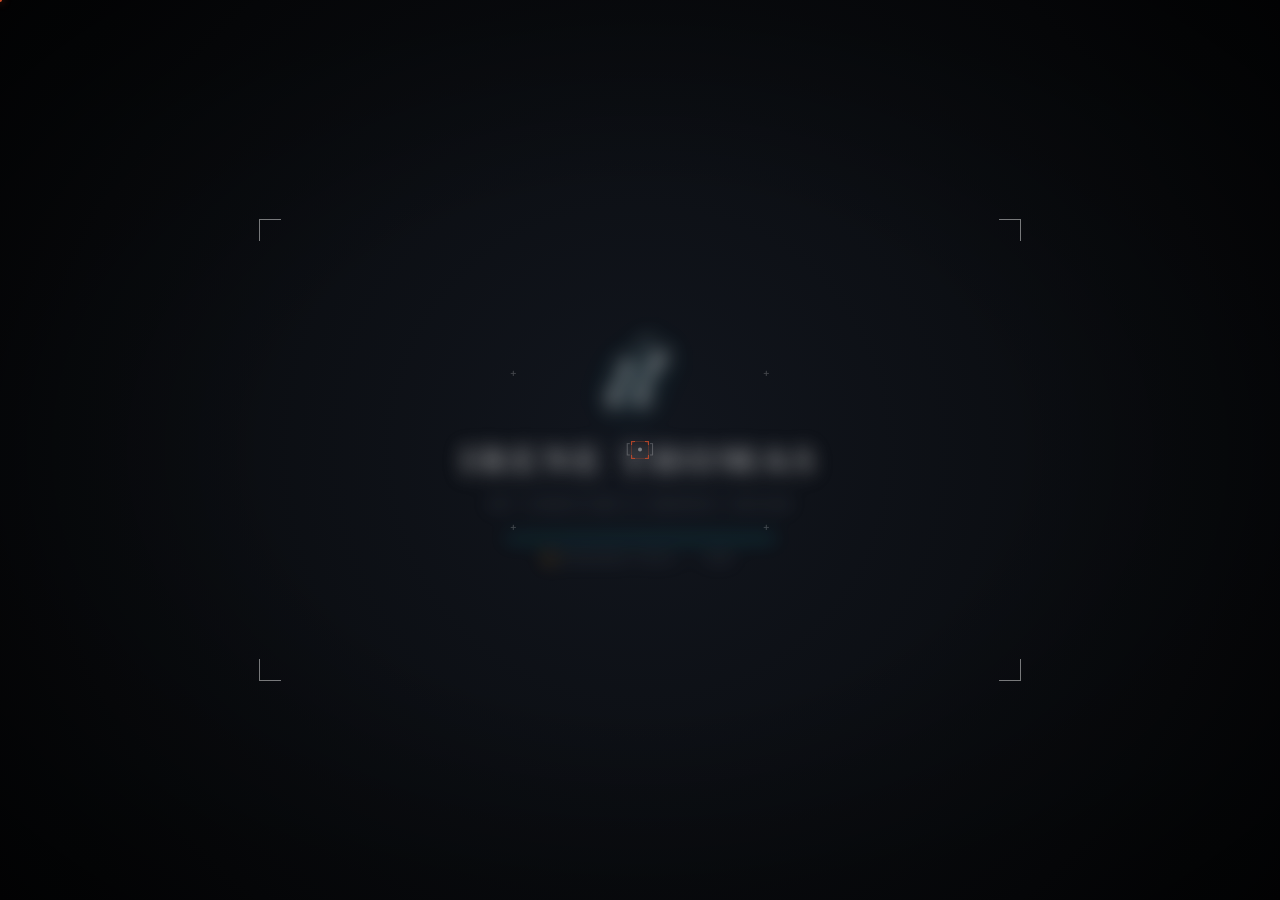
==== commit 2de45768: "feat: implement full-immersion Spatial Digital Monograph mobile experience and resolution/cursor arc" ====
--- a/portfolio-creative-showcase.html
+++ b/portfolio-creative-showcase.html
@@ -7,17 +7,2265 @@
   <meta name="description" content="Visual portfolio of Irene Thomas, Graphic Designer & Art Director in Dubai. Featuring commercial e-commerce campaigns, brand identity systems, and motion design.">
   <link rel="icon" href="data:image/svg+xml,<svg xmlns='http://www.w3.org/2000/svg' viewBox='0 0 100 100'><text y='.9em' font-size='90'>✦</text></svg>">
 
-    <link rel="preload" as="image" href="assets/optimized/new_additions/PP.jpg" fetchpriority="high">
+  <!-- PHASE 1: Layout Mode & Cursor Capability Detection (Dictated Strictly by Resolution: Portrait = Mobile, Landscape = PC; Shows Cursor when Present) -->
+  <script>
+    (function () {
+      var root = document.documentElement;
+      var mqPortrait = window.matchMedia('(orientation: portrait)');
+      var mqCursor = window.matchMedia('(hover: hover) and (pointer: fine)');
+      var mqAnyFine = window.matchMedia ? window.matchMedia('(any-pointer: fine)') : null;
+
+      function isPortraitResolution() {
+        if (typeof window === 'undefined') return false;
+        // Strictly dictated by screen resolution / aspect ratio:
+        // Height >= Width -> Portrait (Mobile Page)
+        // Width > Height  -> Landscape (PC / Desktop Page)
+        return window.innerHeight >= window.innerWidth;
+      }
+
+      function applyLayoutMode() {
+        var isPortrait = isPortraitResolution();
+        var mode = isPortrait ? 'mobile' : 'desktop';
+        var prev = root.getAttribute('data-mode');
+        root.setAttribute('data-mode', mode);
+        if (prev !== mode) {
+          window.dispatchEvent(new CustomEvent('atelier:modechange', {
+            detail: { mode: mode, isMobile: isPortrait, isDesktop: !isPortrait, isPortrait: isPortrait }
+          }));
+        }
+      }
+
+      var hasCursor = Boolean((mqCursor && mqCursor.matches) || (mqAnyFine && mqAnyFine.matches));
+
+      function setCursorPresent(present) {
+        hasCursor = Boolean(present);
+        root.setAttribute('data-cursor', hasCursor ? 'fine' : 'none');
+        root.setAttribute('data-has-cursor', hasCursor ? 'true' : 'false');
+        window.dispatchEvent(new CustomEvent('atelier:cursorchange', {
+          detail: { hasFineHover: hasCursor, hasCursor: hasCursor }
+        }));
+      }
+
+      function applyCursorMode() {
+        var fineMatches = Boolean((mqCursor && mqCursor.matches) || (mqAnyFine && mqAnyFine.matches));
+        setCursorPresent(fineMatches || hasCursor);
+      }
+
+      applyLayoutMode();
+      applyCursorMode();
+
+      // Dynamic pointer detection: if a mouse, trackpad or stylus is moved, a cursor is present!
+      window.addEventListener('mousemove', function () {
+        if (!hasCursor) setCursorPresent(true);
+      }, { passive: true });
+
+      window.addEventListener('pointerdown', function (e) {
+        if (e.pointerType === 'mouse' || e.pointerType === 'pen') {
+          if (!hasCursor) setCursorPresent(true);
+        } else if (e.pointerType === 'touch' && !(mqCursor && mqCursor.matches)) {
+          setCursorPresent(false);
+        }
+      }, { passive: true });
+
+      function bindChange(mq, fn) {
+        if (!mq) return;
+        if (mq.addEventListener) mq.addEventListener('change', fn);
+        else if (mq.addListener) mq.addListener(fn);
+      }
+
+      bindChange(mqPortrait, applyLayoutMode);
+      window.addEventListener('resize', applyLayoutMode);
+      window.addEventListener('orientationchange', applyLayoutMode);
+      bindChange(mqCursor, applyCursorMode);
+      if (mqAnyFine) bindChange(mqAnyFine, applyCursorMode);
+
+      window.AtelierMode = {
+        isMobile: function () { return isPortraitResolution(); },
+        isDesktop: function () { return !isPortraitResolution(); },
+        isPortrait: function () { return isPortraitResolution(); },
+        isLandscape: function () { return !isPortraitResolution(); },
+        hasFineHover: function () { return hasCursor; },
+        hasCursor: function () { return hasCursor; },
+        applyLayoutMode: applyLayoutMode,
+        mqPortrait: mqPortrait,
+        mqCursor: mqCursor
+      };
+    })();
+  </script>
+
+  <link rel="preload" as="image" href="assets/optimized/new_additions/PP.jpg" fetchpriority="high">
   <!-- Google Fonts -->
   <link rel="preconnect" href="https://fonts.googleapis.com">
   <link rel="preconnect" href="https://fonts.gstatic.com" crossorigin>
-  <link href="https://fonts.googleapis.com/css2?family=Plus+Jakarta+Sans:wght@300;400;500;600;700;800&family=Syne:wght@700;800;900&family=Playfair+Display:ital,wght@0,600;0,700;0,800;1,400;1,600&family=JetBrains+Mono:wght@400;500;700;800&display=swap" rel="stylesheet">
+  <link href="https://fonts.googleapis.com/css2?family=Caveat:wght@500;600;700&family=Cormorant+Garamond:ital,wght@0,600;0,700;1,400;1,600&family=Plus+Jakarta+Sans:wght@300;400;500;600;700;800&family=Syne:wght@700;800;900&family=Playfair+Display:ital,wght@0,600;0,700;0,800;1,400;1,600&family=JetBrains+Mono:wght@400;500;700;800&display=swap" rel="stylesheet">
 
   <!-- High-Performance Bundled Design System -->
-  <link rel="stylesheet" href="css/bundle.css?v=20261103_v22">
-  <link rel="stylesheet" href="css/layout/pinned-burn.css">
+  <link rel="stylesheet" href="css/bundle.css?v=20261110_phase3">
+  <link rel="stylesheet" href="css/layout/pinned-burn.css?v=20261110_phase3">
 </head>
 <body>
+
+  <!-- AUTHENTIC ADOBE PHOTOSHOP CC 2026 — MASTER WEBPAGE BUILDER WORKSPACE -->
+  <div id="atelier-splash-screen" class="atelier-splash-screen" role="status" aria-live="polite" aria-label="Adobe Photoshop Constructing Portfolio Webpage">
+    <div class="ps-ambient-backdrop" id="ps-ambient-backdrop" aria-hidden="true"></div>
+
+    <!-- =======================================================================
+         MINIMALIST CAMERA VIEWFINDER (FOCUS ACQUISITION -> PHOTOSHOP WORKSPACE)
+         Crystal-Clear Viewfinder Reticle with Soft Subject Rack-Focus to 4K
+         ======================================================================= -->
+    <div class="atelier-viewfinder-stage" id="atelier-viewfinder-stage">
+      <!-- Dark Studio Backdrop -->
+      <div class="viewfinder-backdrop" aria-hidden="true"></div>
+
+      <!-- Precision 16:9 Camera Viewfinder Frame (Always 100% Sharp) -->
+      <div class="viewfinder-frame" id="viewfinder-frame">
+        <!-- 4 Elegant Corner Crop Marks [   ] -->
+        <span class="vf-corner-mark vf-cm-tl" aria-hidden="true"></span>
+        <span class="vf-corner-mark vf-cm-tr" aria-hidden="true"></span>
+        <span class="vf-corner-mark vf-cm-bl" aria-hidden="true"></span>
+        <span class="vf-corner-mark vf-cm-br" aria-hidden="true"></span>
+
+        <!-- Subtle Rule-of-Thirds Grid Intersection Ticks (+) -->
+        <span class="vf-third-tick tick-tl" aria-hidden="true">+</span>
+        <span class="vf-third-tick tick-tr" aria-hidden="true">+</span>
+        <span class="vf-third-tick tick-bl" aria-hidden="true">+</span>
+        <span class="vf-third-tick tick-br" aria-hidden="true">+</span>
+
+        <!-- Center Autofocus Target Reticle [ · ] -->
+        <div class="vf-center-target" id="vf-center-target" aria-hidden="true">
+          <span class="vf-target-bracket vf-tb-left">[</span>
+          <span class="vf-target-dot"></span>
+          <span class="vf-target-bracket vf-tb-right">]</span>
+        </div>
+
+        <!-- Focal Subject (This starts softly blurred and snaps to 4K sharp on 100%) -->
+        <div class="viewfinder-subject is-focusing" id="viewfinder-subject">
+          <div class="vf-monogram-wrap">
+            <img src="assets/brand/it_logo_white.png" alt="IT Logo" class="vf-monogram-img">
+          </div>
+          <h1 class="vf-title">IRENE THOMAS</h1>
+          <p class="vf-subtitle">ART DIRECTION &amp; GRAPHIC DESIGN</p>
+          
+          <!-- Elegant 1px Focal Loading Track -->
+          <div class="vf-focal-track" aria-hidden="true">
+            <div class="vf-focal-fill" id="viewfinder-progress-fill"></div>
+          </div>
+          <div class="vf-status-line">
+            <span class="vf-status-indicator" id="vf-status-indicator"></span>
+            <span class="vf-status-text" id="viewfinder-status-text">ACQUIRING FOCUS... 0%</span>
+          </div>
+        </div>
+
+        <!-- Mobile Focused Portrait Card (Revealed at Focus Lock; Sized at Exact Mobile Card Crop) -->
+        <div class="vf-mobile-photo-card" id="vf-mobile-photo-card" aria-hidden="true">
+          <img src="assets/optimized/new_additions/PP.jpg" alt="Irene Thomas" id="vf-mobile-photo-img" decoding="async">
+          <div class="vf-mobile-photo-badge">THE ELS CLUB // DUBAI SPORTS CITY</div>
+        </div>
+      </div>
+
+      <!-- Shutter Flash Bloom Overlay (Fires on Focus Lock) -->
+      <div class="viewfinder-shutter-flash" id="viewfinder-shutter-flash" aria-hidden="true"></div>
+    </div> <!-- /atelier-viewfinder-stage -->
+
+    <!-- MAXIMIZED PHOTOSHOP WORKSPACE WINDOW -->
+    <div class="ps-workspace-window" id="ps-workspace-window">
+      <!-- TOP CHROME (TITLEBAR + OPTIONS BAR + DOCUMENT TAB) -->
+      <div class="ps-top-chrome" id="ps-top-chrome">
+        <!-- 1. Authentic Titlebar -->
+        <header class="ps-titlebar">
+          <div class="ps-titlebar-left">
+            <div class="ps-app-badge">
+              <span class="ps-logo">Ps</span>
+              <span class="ps-app-name">Adobe Photoshop 2026</span>
+            </div>
+            <nav class="ps-menubar" aria-hidden="true">
+              <span>File</span>
+              <span>Edit</span>
+              <span>Image</span>
+              <span>Layer</span>
+              <span>Type</span>
+              <span>Select</span>
+              <span>Filter</span>
+              <span>3D</span>
+              <span>View</span>
+              <span>Plugins</span>
+              <span>Window</span>
+              <span>Help</span>
+            </nav>
+          </div>
+          <div class="ps-titlebar-right" aria-hidden="true">
+            <span class="ps-tb-btn" title="Search (Ctrl+F)">🔍</span>
+            <span class="ps-tb-btn" title="Workspace Layout">▤▾</span>
+            <span class="ps-tb-btn" title="Share / Cloud">☁</span>
+            <div class="ps-window-controls">
+              <span class="win-btn" title="Minimize">―</span>
+              <span class="win-btn" title="Maximize">□</span>
+              <span class="win-btn" title="Close">✕</span>
+            </div>
+          </div>
+        </header>
+
+        <!-- 2. Tool Options Bar -->
+        <div class="ps-options-bar" aria-hidden="true">
+          <div class="ps-option-group">
+            <span class="ps-home-btn" title="Home">🏠</span>
+            <svg viewBox="0 0 16 16" width="12" height="12" fill="#31A8FF"><path d="M2 1l11 6-5 2-2 5z"/></svg>
+            <span class="ps-option-checkbox"><span class="chk-box">✓</span><span>Auto-Select:</span></span>
+            <span class="ps-option-select">Layer ▾</span>
+          </div>
+          <div class="ps-option-group">
+            <span class="ps-option-checkbox"><span class="chk-box">✓</span><span>Show Transform Controls</span></span>
+          </div>
+          <div class="ps-option-aligns">
+            <span>|</span>
+            <span title="Align Top">⫯</span>
+            <span title="Align Vertical Centers">⫸</span>
+            <span title="Align Bottom">⫰</span>
+            <span title="Align Left">⫷</span>
+            <span title="Align Horizontal Centers">⫸</span>
+            <span title="Align Right">⫸</span>
+            <span title="Distribute Horizontally">≡</span>
+            <span>|</span>
+            <span class="ps-options-mode-badge">3D Mode: ⚅ ⚄ ⚃</span>
+            <span>|</span>
+            <span id="ps-options-coords">X: 820 px &nbsp; Y: 185 px &nbsp; W: 480 px &nbsp; H: 590 px</span>
+          </div>
+        </div>
+
+        <!-- 3. Document Tab Bar -->
+        <div class="ps-tabs-bar" aria-hidden="true">
+          <div class="ps-tab">
+            <span class="tab-filename" id="ps-tab-filename">irene-portfolio-webpage.psd @ 66.7% (RGB/8*)</span>
+            <span class="tab-close">×</span>
+          </div>
+        </div>
+      </div>
+
+      <!-- WORKSPACE BODY (TOOLBAR + CANVAS VIEWPORT + DOCK) -->
+      <div class="ps-workspace-body">
+        <!-- 4. Left 22-Tool Vertical Toolbar -->
+        <aside class="ps-toolbar" id="ps-left-toolbar" aria-hidden="true">
+          <div class="ps-tool-btn ps-tool-active" id="ps-tool-move" title="Move Tool (V)"><svg viewBox="0 0 16 16" width="13" height="13" fill="currentColor"><path d="M2 1l11 6-5 2-2 5z"/></svg></div>
+          <div class="ps-tool-btn" id="ps-tool-marquee" title="Rectangular Marquee (M)"><svg viewBox="0 0 16 16" width="13" height="13" fill="none" stroke="currentColor" stroke-dasharray="2 2"><rect x="2" y="2" width="12" height="12"/></svg></div>
+          <div class="ps-tool-btn" title="Lasso Tool (L)"><svg viewBox="0 0 16 16" width="13" height="13" fill="none" stroke="currentColor"><path d="M7 2c-3 0-5 2-5 5 0 4 5 7 8 7s4-2 4-5-2-4-5-4"/></svg></div>
+          <div class="ps-tool-btn" title="Object Selection (W)"><svg viewBox="0 0 16 16" width="13" height="13" fill="none" stroke="currentColor" stroke-width="1.2"><rect x="3" y="3" width="10" height="10" rx="1"/></svg></div>
+          <div class="ps-tool-btn" title="Crop Tool (C)"><svg viewBox="0 0 16 16" width="13" height="13" fill="none" stroke="currentColor" stroke-width="1.4"><path d="M4 1v11h11M1 4h11v11"/></svg></div>
+          <div class="ps-tool-btn" title="Frame Tool (K)"><svg viewBox="0 0 16 16" width="13" height="13" fill="none" stroke="currentColor"><rect x="2" y="2" width="12" height="12"/><line x1="2" y1="2" x2="14" y2="14"/><line x1="14" y1="2" x2="2" y2="14"/></svg></div>
+          <div class="ps-tool-btn" id="ps-tool-eyedropper" title="Eyedropper (I)"><svg viewBox="0 0 16 16" width="13" height="13" fill="currentColor"><path d="M12 2l2 2-6 6-2-1-1-2 7-5zm-8 9l2 2-3 2 1-4z"/></svg></div>
+          <div class="ps-tool-btn" title="Spot Healing Brush (J)"><svg viewBox="0 0 16 16" width="13" height="13" fill="currentColor"><path d="M13 3l-1-1-8 8 1 1 8-8zm-9 9l-1 2 2-1-1-1z"/></svg></div>
+          <div class="ps-tool-btn" title="Brush Tool (B)"><svg viewBox="0 0 16 16" width="13" height="13" fill="currentColor"><path d="M14 2c-1-1-3 0-4 1L3 10c-1 1-1 2-1 3s1 1 2 1c1 0 2 0 3-1l7-7c1-1 2-3 0-4z"/></svg></div>
+          <div class="ps-tool-btn" title="Clone Stamp (S)"><svg viewBox="0 0 16 16" width="13" height="13" fill="currentColor"><path d="M6 2h4v3H6zm1 4h2v4H7zm-3 5h8v3H4z"/></svg></div>
+          <div class="ps-tool-btn" title="History Brush (Y)"><svg viewBox="0 0 16 16" width="13" height="13" fill="currentColor"><path d="M8 2a6 6 0 1 0 6 6h-2a4 4 0 1 1-4-4V6l4-3-4-3v2z"/></svg></div>
+          <div class="ps-tool-btn" title="Eraser (E)"><svg viewBox="0 0 16 16" width="13" height="13" fill="none" stroke="currentColor"><rect x="3" y="6" width="10" height="7" rx="1"/></svg></div>
+          <div class="ps-tool-btn" title="Gradient Tool (G)"><svg viewBox="0 0 16 16" width="13" height="13" fill="currentColor"><rect x="2" y="2" width="12" height="12" rx="1" fill="url(#toolGrad)"/></svg></div>
+          <div class="ps-tool-btn" title="Dodge Tool (O)"><svg viewBox="0 0 16 16" width="13" height="13" fill="none" stroke="currentColor"><circle cx="8" cy="8" r="4"/><line x1="8" y1="12" x2="8" y2="15"/></svg></div>
+          <div class="ps-tool-btn" title="Pen Tool (P)"><svg viewBox="0 0 16 16" width="13" height="13" fill="currentColor"><path d="M3 13l2-5 6-6 2 2-6 6-5 2zm1-1l3-1-2-2-1 3z"/></svg></div>
+          <div class="ps-tool-btn" id="ps-tool-type" title="Horizontal Type (T)"><span style="font-weight:900;font-size:12px;font-family:serif;">T</span></div>
+          <div class="ps-tool-btn" title="Path Selection (A)"><svg viewBox="0 0 16 16" width="13" height="13" fill="currentColor"><path d="M3 2l8 8-4 1-1 4z"/></svg></div>
+          <div class="ps-tool-btn" title="Rectangle Tool (U)"><svg viewBox="0 0 16 16" width="13" height="13" fill="none" stroke="currentColor"><rect x="2" y="3" width="12" height="10"/></svg></div>
+          <div class="ps-tool-btn" title="Hand Tool (H)"><svg viewBox="0 0 16 16" width="13" height="13" fill="currentColor"><path d="M4 8V4c0-.5.5-1 1-1s1 .5 1 1v4m1-3c0-.5.5-1 1-1s1 .5 1 1v3m1-2c0-.5.5-1 1-1s1 .5 1 1v3m1 0v1c0 3-2 5-5 5S3 12 3 9V7c0-.5.5-1 1-1s1 .5 1 1"/></svg></div>
+          <div class="ps-tool-btn" title="Zoom Tool (Z)"><svg viewBox="0 0 16 16" width="13" height="13" fill="none" stroke="currentColor"><circle cx="6" cy="6" r="4"/><line x1="9" y1="9" x2="14" y2="14"/></svg></div>
+
+          <!-- Color Swatches with Swap & Reset -->
+          <div class="ps-color-swatches-box">
+            <span class="swatch-reset-btn" title="Default Colors (D)">■▫</span>
+            <span class="swatch-swap-btn" title="Switch Colors (X)">↷</span>
+            <div class="ps-color-swatches">
+              <div class="swatch-bg"></div>
+              <div class="swatch-fg" id="ps-toolbar-swatch-fg"></div>
+            </div>
+          </div>
+          <div class="ps-tool-sub-btn" title="Quick Mask (Q)">◎</div>
+          <div class="ps-tool-sub-btn" title="Change Screen Mode (F)">⊡</div>
+        </aside>
+
+        <!-- 5. Center Canvas Viewport with Rulers & Webpage Artboard -->
+        <main class="ps-canvas-viewport" id="ps-canvas-viewport">
+          <!-- Pixel Rulers -->
+          <div class="ps-ruler-top" id="ps-ruler-top" aria-hidden="true">
+            <span>0</span><span>200</span><span>400</span><span>600</span><span>800</span><span>1000</span><span>1200</span><span>1440</span>
+          </div>
+          <div class="ps-ruler-left" id="ps-ruler-left" aria-hidden="true">
+            <span>0</span><span>200</span><span>400</span><span>600</span><span>800</span>
+          </div>
+
+          <!-- THE LIVE CONSTRUCTED WEBPAGE CANVAS ARTBOARD (100% OF SECTOR 01) -->
+          <div class="ps-webpage-artboard" id="ps-webpage-artboard">
+            <!-- Living Ambient Canvas identical to live page -->
+            <div class="layer-ambient-art-canvas" id="ps-artboard-ambient" aria-hidden="true">
+              <div class="ambient-art-blur-plate plate-a is-active" id="ps-ambient-blur-plate"
+                style="background-image: url('assets/optimized/new_additions/PP.jpg');"></div>
+              <div class="ambient-art-ghost-plate plate-a is-active" id="ps-ambient-ghost-plate"
+                style="background-image: url('assets/optimized/new_additions/PP.jpg');"></div>
+              <div class="ambient-drafting-grid"></div>
+            </div>
+
+            <!-- Photoshop Cyan Ruler Guides (#00E5FF) -->
+            <div class="ps-cyan-guides-layer" id="ps-cyan-guides" aria-hidden="true">
+              <div class="ps-guide-h" style="top: 50px;"></div>
+              <div class="ps-guide-h" style="top: 213px;"></div>
+              <div class="ps-guide-h" style="top: 710px;"></div>
+              <div class="ps-guide-v" style="left: 105px;"></div>
+              <div class="ps-guide-v" style="left: 894px;"></div>
+              <div class="ps-guide-v" style="left: 1326px;"></div>
+            </div>
+
+            <!-- Dynamic Background HUD & Kinetic Vectors -->
+            <div id="ps-ambient-vector-canvas-wrap" aria-hidden="true">
+              <svg class="bg-kinetic-vector-svg" viewBox="0 0 1000 1000" preserveAspectRatio="none">
+                <g id="ps-bg-vector-astrolabe" transform="translate(860, 480)">
+                  <circle r="360" fill="none" stroke="rgba(216, 78, 41, 0.08)" stroke-width="1.5" stroke-dasharray="6 8" />
+                  <circle r="240" fill="none" stroke="rgba(24, 23, 22, 0.05)" stroke-width="1" />
+                  <line x1="-400" y1="0" x2="400" y2="0" stroke="rgba(216, 78, 41, 0.06)" stroke-width="1" />
+                  <line x1="0" y1="-400" x2="0" y2="400" stroke="rgba(216, 78, 41, 0.06)" stroke-width="1" />
+                </g>
+                <line x1="0" y1="500" x2="1000" y2="500" stroke="rgba(24, 23, 22, 0.04)" stroke-width="1" stroke-dasharray="12 16" />
+                <line x1="880" y1="0" x2="880" y2="1000" stroke="rgba(216, 78, 41, 0.07)" stroke-width="1" />
+              </svg>
+
+              <!-- Background Kinetic Sector Watermark & Coordinate Readout -->
+              <div class="bg-sector-hud" id="ps-build-sector-hud">
+                <div class="bg-hud-coords">
+                  <span class="hud-coord-item">ARCHIVAL DOSSIER</span>
+                  <span class="hud-coord-separator">•</span>
+                  <span class="hud-coord-item">00% REACH</span>
+                </div>
+                <div class="bg-hud-large-display">
+                  <span class="bg-hud-num">01</span>
+                  <div class="bg-hud-text-col">
+                    <span class="bg-hud-label">SECTOR CODE</span>
+                    <span class="bg-hud-title">OVERVIEW</span>
+                  </div>
+                </div>
+              </div>
+            </div>
+
+            <!-- Left Margin Architectural Gallery Rail & Stage Telemetry -->
+            <aside class="left-margin-atelier-rail" id="ps-build-left-rail" aria-label="Stage Telemetry & Quick Stepper">
+              <button type="button" class="left-rail-step-btn" title="Previous Showcase Stage">▲</button>
+              <div class="left-rail-art-window" title="Active Stage Artwork">
+                <img src="assets/optimized/new_additions/PP.jpg" alt="Stage Preview" decoding="async">
+                <span class="left-rail-art-frame"></span>
+              </div>
+              <div class="left-rail-stage-counter">01 / 16</div>
+              <div class="left-rail-spine-line"></div>
+              <div class="left-rail-vertical-label">OVERVIEW // PORTFOLIO MONOGRAPH</div>
+              <div class="left-rail-spine-line"></div>
+              <div class="left-rail-coords">Y: 0000</div>
+              <button type="button" class="left-rail-step-btn" title="Next Showcase Stage">▼</button>
+            </aside>
+
+            <!-- Right Grounded Drafting Spine Navigation Dock (Starts at Sec 06 ~68% and scrubs back to 01) -->
+            <nav class="grounded-nav-system" id="ps-build-right-nav" aria-label="Sector Spine">
+              <div class="grounded-drafting-spine">
+                <div class="grounded-spine-progress" id="ps-spine-progress-fill" style="height: 68%;"></div>
+                <div class="grounded-reticle-beacon" id="ps-spine-reticle" style="top: 68%;"></div>
+              </div>
+              <div class="grounded-ticks-container" id="ps-spine-nodes-container">
+                <div class="grounded-nav-node" data-sector="01">
+                  <div class="grounded-nav-label"><span class="grounded-label-text">01 // OVERVIEW</span><span class="grounded-label-hairline"></span></div>
+                  <span class="grounded-tick-num">01</span><span class="grounded-tick-mark"></span>
+                </div>
+                <div class="grounded-nav-node" data-sector="02">
+                  <div class="grounded-nav-label"><span class="grounded-label-text">02 // CONTINUUM MATRIX</span><span class="grounded-label-hairline"></span></div>
+                  <span class="grounded-tick-num">02</span><span class="grounded-tick-mark"></span>
+                </div>
+                <div class="grounded-nav-node" data-sector="03">
+                  <div class="grounded-nav-label"><span class="grounded-label-text">03 // BRAND ARCHITECTURE</span><span class="grounded-label-hairline"></span></div>
+                  <span class="grounded-tick-num">03</span><span class="grounded-tick-mark"></span>
+                </div>
+                <div class="grounded-nav-node" data-sector="04">
+                  <div class="grounded-nav-label"><span class="grounded-label-text">04 // DIGITAL COMMERCE</span><span class="grounded-label-hairline"></span></div>
+                  <span class="grounded-tick-num">04</span><span class="grounded-tick-mark"></span>
+                </div>
+                <div class="grounded-nav-node" data-sector="05">
+                  <div class="grounded-nav-label"><span class="grounded-label-text">05 // CINEMA STUDIO</span><span class="grounded-label-hairline"></span></div>
+                  <span class="grounded-tick-num">05</span><span class="grounded-tick-mark"></span>
+                </div>
+                <div class="grounded-nav-node active" data-sector="06">
+                  <div class="grounded-nav-label"><span class="grounded-label-text">06 // EXHIBITION POSTERS</span><span class="grounded-label-hairline"></span></div>
+                  <span class="grounded-tick-num">06</span><span class="grounded-tick-mark"></span>
+                </div>
+                <div class="grounded-nav-node" data-sector="07">
+                  <div class="grounded-nav-label"><span class="grounded-label-text">07 // RETAIL ACTIVATIONS</span><span class="grounded-label-hairline"></span></div>
+                  <span class="grounded-tick-num">07</span><span class="grounded-tick-mark"></span>
+                </div>
+                <div class="grounded-nav-node" data-sector="08">
+                  <div class="grounded-nav-label"><span class="grounded-label-text">08 // CREDENTIALS</span><span class="grounded-label-hairline"></span></div>
+                  <span class="grounded-tick-num">08</span><span class="grounded-tick-mark"></span>
+                </div>
+              </div>
+            </nav>
+
+            <!-- Top Grounded Header Bar -->
+            <header class="grounded-atelier-header" id="ps-build-header">
+              <div class="header-grounded-left">
+                <a href="#hero" class="grounded-brand-monogram">
+                  <span class="monogram-star">✦</span>
+                  <span class="monogram-text">IRENE THOMAS</span>
+                  <span class="monogram-pipe">/</span>
+                  <span class="monogram-role">DUBAI // ART DIRECTOR &amp; GRAPHIC DESIGNER</span>
+                </a>
+              </div>
+              <div class="header-grounded-center" id="ps-header-grounded-center">
+                <div class="header-active-sector-display">
+                  <span class="header-sector-badge">CURRENT VIEW</span>
+                  <span class="header-sector-pipe">/</span>
+                  <span class="header-sector-code">01</span>
+                  <span class="header-sector-name">OVERVIEW</span>
+                </div>
+              </div>
+              <div class="header-grounded-right">
+                <a href="#resume" class="btn-header-contact">
+                  <span>GET IN TOUCH</span>
+                  <span class="header-contact-arrow">↗</span>
+                </a>
+              </div>
+            </header>
+
+            <!-- Main Hero Container (Identical to Live Hero Structure) -->
+            <div class="container" style="position: relative; z-index: 5;">
+              <section class="hero-atelier" id="ps-hero-atelier">
+                <div class="kinetic-section-watermark" aria-hidden="true">
+                  <div class="watermark-massive-text" id="ps-build-watermark">ELEVATED // DUBAI 2026 // VISUAL IDENTITY</div>
+                </div>
+
+                <div class="hero-layout-split">
+                  <!-- Left Text Column: Meta + Typewriter Headline + Bio + Contact Pills -->
+                  <div class="hero-text-col">
+                    <div class="hero-meta-badge" id="ps-build-eyebrow">
+                      <span>• eGolf Megastore Dubai</span>
+                      <span>• Active Graphic Designer (5 Yrs)</span>
+                    </div>
+
+                    <div class="ps-build-headline-wrap" id="ps-build-headline">
+                      <div class="ps-type-bounding-box" id="ps-type-bounding-box"></div>
+                      <h1 class="hero-main-title">
+                        <span id="ps-line-1"><span id="ps-type-l1"></span></span><br>
+                        <span class="accent-italic ps-bh-campaigns" id="ps-line-2"><span id="ps-type-l2"></span></span><br>
+                        <span id="ps-line-3"><span id="ps-type-l3"></span></span>
+                        <span class="ps-type-caret" id="ps-type-caret" aria-hidden="true">|</span>
+                      </h1>
+                    </div>
+
+                    <p class="hero-bio-lead" id="ps-build-bio">
+                      Versatile Graphic Designer with nearly 5 years creating multi-channel retail marketing collateral,
+                      e-commerce landing pages, and international tournament activations in Dubai. Combining strong
+                      typographic balance with generative AI creative workflows.
+                    </p>
+
+                    <div class="hero-pills-row" id="ps-build-pills">
+                      <span class="hero-pill">📍 Al Khail Gate, Dubai, UAE</span>
+                      <a href="tel:+971563482737" class="hero-pill">📞 +971 56 348 2737</a>
+                      <a href="https://linkedin.com" target="_blank" rel="noopener" class="hero-pill">LI: Irene Thomas</a>
+                      <a href="https://behance.net" target="_blank" rel="noopener" class="hero-pill">Be: Irene Thomas</a>
+                    </div>
+                  </div>
+
+                  <!-- Right Visual Column: Portrait Card + Free Transform Box + Layer Style fx Shadow -->
+                  <div class="hero-visual-col ps-build-portrait-wrapper" id="ps-portrait-wrapper">
+                    <!-- Vector Shape Marquee Drawing Box (Expanded by Rectangle Tool U) -->
+                    <div class="ps-shape-drag-box" id="ps-shape-drag-box" aria-hidden="true">
+                      <span class="shape-drag-label" id="ps-shape-drag-label">W: 432 px  H: 540 px</span>
+                    </div>
+
+                    <div class="portrait-image-crop img-upload-box ps-build-portrait-card" id="ps-build-portrait">
+                      <img src="assets/optimized/new_additions/PP.jpg" alt="Irene Thomas - Graphic Designer" decoding="async">
+                      <div class="portrait-badge-overlay" id="ps-build-portrait-tag">THE ELS CLUB // DUBAI SPORTS CITY</div>
+
+                      <!-- 8-Handle Cyan Free Transform Bounding Box -->
+                      <div class="ps-transform-box" id="ps-transform-box">
+                        <span class="th-handle th-tl"></span>
+                        <span class="th-handle th-tm"></span>
+                        <span class="th-handle th-tr"></span>
+                        <span class="th-handle th-ml"></span>
+                        <span class="th-handle th-mr"></span>
+                        <span class="th-handle th-bl"></span>
+                        <span class="th-handle th-bm"></span>
+                        <span class="th-handle th-br"></span>
+                        <span class="th-pivot">⊕</span>
+                        <span class="th-dims-pill" id="ps-transform-dims">W: 100.0% &nbsp; H: 100.0% &nbsp; ∠ 0.0°</span>
+                      </div>
+                    </div>
+                  </div>
+                </div>
+              </section>
+            </div>
+
+            <!-- Adobe Photoshop CC Smart Alignment Guides (#FF007F Magenta) -->
+            <div class="ps-smart-guides" id="ps-smart-guides" aria-hidden="true">
+              <div class="ps-smart-guide-v" id="ps-smart-guide-v"></div>
+              <div class="ps-smart-guide-h" id="ps-smart-guide-h"></div>
+              <div class="ps-smart-guide-badge" id="ps-smart-guide-badge">Align: Center (Δ 0.0 px)</div>
+            </div>
+          </div>
+
+          <!-- Multi-Tool Authentic Photoshop Cursors -->
+          <div class="ps-multi-cursors" aria-hidden="true">
+            <!-- Cursor 0: Move Tool Pointer (V) -->
+            <div class="ps-canvas-cursor" id="ps-canvas-cursor">
+              <svg viewBox="0 0 24 24" width="22" height="22" fill="none">
+                <path d="M3 2l9 9-4 1 2 5-2 1-2-5-3 3z" fill="#181512" stroke="#FFFFFF" stroke-width="1.4" stroke-linejoin="round" />
+                <path d="M16 11v6m-3-3h6" stroke="#000000" stroke-width="2.2" />
+                <path d="M16 11v6m-3-3h6" stroke="#00E5FF" stroke-width="1.2" />
+              </svg>
+              <span class="ps-cursor-action-tag" id="ps-cursor-tag">Move Tool (V)</span>
+            </div>
+
+            <!-- Cursor 1: Rectangle / Shape Tool (U) -->
+            <div class="ps-canvas-cursor ps-cursor-shape" id="ps-cursor-shape">
+              <svg viewBox="0 0 24 24" width="22" height="22" fill="none">
+                <line x1="2" y1="10" x2="7" y2="10" stroke="#000000" stroke-width="2.2" stroke-linecap="square" />
+                <line x1="2" y1="10" x2="7" y2="10" stroke="#FFFFFF" stroke-width="1.2" stroke-linecap="square" />
+                <line x1="13" y1="10" x2="18" y2="10" stroke="#000000" stroke-width="2.2" stroke-linecap="square" />
+                <line x1="13" y1="10" x2="18" y2="10" stroke="#FFFFFF" stroke-width="1.2" stroke-linecap="square" />
+                <line x1="10" y1="2" x2="10" y2="7" stroke="#000000" stroke-width="2.2" stroke-linecap="square" />
+                <line x1="10" y1="2" x2="10" y2="7" stroke="#FFFFFF" stroke-width="1.2" stroke-linecap="square" />
+                <line x1="10" y1="13" x2="10" y2="18" stroke="#000000" stroke-width="2.2" stroke-linecap="square" />
+                <line x1="10" y1="13" x2="10" y2="18" stroke="#FFFFFF" stroke-width="1.2" stroke-linecap="square" />
+                <circle cx="10" cy="10" r="0.8" fill="#00E5FF" />
+                <rect x="13" y="13" width="7" height="6" fill="#181512" stroke="#31A8FF" stroke-width="1.2" rx="1" />
+              </svg>
+              <span class="ps-cursor-action-tag" id="ps-tag-shape">Rectangle Tool (U) // Shape 432 × 540</span>
+            </div>
+
+            <!-- Cursor 2: Free Transform Manipulator (Ctrl+T) -->
+            <div class="ps-canvas-cursor ps-cursor-transform" id="ps-cursor-transform">
+              <svg viewBox="0 0 24 24" width="22" height="22" fill="none">
+                <path d="M4 16 A9 9 0 0 1 16 4" stroke="#000000" stroke-width="3" stroke-linecap="round" />
+                <path d="M4 16 A9 9 0 0 1 16 4" stroke="#FFFFFF" stroke-width="1.6" stroke-linecap="round" />
+                <path d="M1 12l3 5 5-2" fill="#FFFFFF" stroke="#000000" stroke-width="1" />
+                <path d="M12 1l5 3-2 5" fill="#FFFFFF" stroke="#000000" stroke-width="1" />
+              </svg>
+              <span class="ps-cursor-action-tag" id="ps-tag-transform">Ctrl+T // Rotate ∠ -2.5° → 0.0°</span>
+            </div>
+
+            <!-- Cursor 3: Horizontal Type Tool I-Beam (T) -->
+            <div class="ps-canvas-cursor ps-cursor-type" id="ps-cursor-type">
+              <svg viewBox="0 0 24 24" width="20" height="20" fill="none">
+                <line x1="5" y1="3" x2="15" y2="3" stroke="#000000" stroke-width="2.5" />
+                <line x1="5" y1="3" x2="15" y2="3" stroke="#FFFFFF" stroke-width="1.5" />
+                <line x1="10" y1="3" x2="10" y2="17" stroke="#000000" stroke-width="2.5" />
+                <line x1="10" y1="10" x2="10" y2="17" stroke="#FFFFFF" stroke-width="1.5" />
+                <line x1="5" y1="17" x2="15" y2="17" stroke="#000000" stroke-width="2.5" />
+                <line x1="5" y1="17" x2="15" y2="17" stroke="#FFFFFF" stroke-width="1.5" />
+                <line x1="7" y1="10" x2="13" y2="10" stroke="#00E5FF" stroke-width="1.2" />
+              </svg>
+              <span class="ps-cursor-action-tag" id="ps-tag-type">T: Syne 900 Black [72pt]</span>
+            </div>
+
+            <!-- Cursor 4: Vector Pen Tool (P) -->
+            <div class="ps-canvas-cursor ps-cursor-pen" id="ps-cursor-pen">
+              <svg viewBox="0 0 24 24" width="22" height="22" fill="none">
+                <path d="M4 20l3-9 9-9 4 4-9 9-7 5z" fill="#FFFFFF" stroke="#000000" stroke-width="1.5" />
+                <line x1="16" y1="6" x2="8" y2="14" stroke="#181512" stroke-width="1.2" />
+                <circle cx="11" cy="11" r="1.2" fill="#00E5FF" />
+                <path d="M19 15v4m-2-2h4m-3.4-1.4l2.8 2.8m-2.8 0l2.8-2.8" stroke="#31A8FF" stroke-width="1.2" />
+              </svg>
+              <span class="ps-cursor-action-tag" id="ps-tag-pen">Pen Tool (P) // Guide Anchors</span>
+            </div>
+
+            <!-- Cursor 5: Color Eyedropper Loupe (I) -->
+            <div class="ps-canvas-cursor ps-cursor-eyedropper" id="ps-cursor-eyedropper">
+              <svg viewBox="0 0 24 24" width="24" height="24" fill="none">
+                <path d="M18 2l4 4-2 2-1-1-7 7-1 3 3-1 7-7-1-1 2-2-4-4z" fill="#FFFFFF" stroke="#000000" stroke-width="1.4" />
+                <path d="M10 16l-6 6 2 1 5-6z" fill="#181512" stroke="#000000" stroke-width="1" />
+                <circle cx="6" cy="18" r="4.5" fill="#FAF8F5" stroke="#181512" stroke-width="1.5" />
+                <path d="M1.5 18 A4.5 4.5 0 0 1 10.5 18 Z" fill="#D84E29" />
+              </svg>
+              <span class="ps-cursor-action-tag" id="ps-tag-eyedropper">Eyedropper // Sample #D84E29</span>
+            </div>
+          </div>
+
+          <!-- Conditional Photoshop Asset Loading Dialog -->
+          <div class="ps-loading-modal" id="ps-loading-modal" aria-hidden="true">
+            <div class="ps-modal-header">
+              <span>Adobe Photoshop 2026 — Rendering Smart Objects</span>
+            </div>
+            <div class="ps-modal-body">
+              <div class="ps-modal-status-row">
+                <span id="ps-modal-task-label">Syncing high-resolution background plates...</span>
+                <strong id="ps-modal-pct">88%</strong>
+              </div>
+              <div class="ps-modal-progress-track">
+                <div class="ps-modal-progress-fill" id="ps-modal-progress-fill"></div>
+              </div>
+            </div>
+          </div>
+        </main>
+
+        <!-- 6. Narrow Panel Icon Strip (History, Character, Paragraph, Info, Properties) -->
+        <div class="ps-panel-icon-strip" id="ps-panel-icon-strip" aria-hidden="true">
+          <span class="strip-icon" title="History">↺</span>
+          <span class="strip-icon is-active" title="Character (A|)">A|</span>
+          <span class="strip-icon" title="Paragraph (¶)">¶</span>
+          <span class="strip-icon" title="Info">ℹ</span>
+          <span class="strip-icon is-active" title="Properties">⊡</span>
+          <span class="strip-icon" title="Layers">▤</span>
+        </div>
+
+        <!-- 7. Right Dock: Color + Properties + Layers (Exact Photoshop CC Structure) -->
+        <aside class="ps-right-dock" id="ps-right-dock" aria-hidden="true">
+          <!-- A. Color Panel -->
+          <div class="ps-panel-color">
+            <div class="panel-header-tabs">
+              <span class="panel-tab-active">Color</span>
+              <span>Swatches</span>
+              <span>Gradients</span>
+              <span>Patterns</span>
+            </div>
+            <div class="color-picker-body">
+              <div class="color-spectrum-square" id="ps-color-spectrum">
+                <div class="color-target-ring" id="ps-color-target-ring"></div>
+              </div>
+              <div class="color-hue-bar"></div>
+            </div>
+            <div class="color-hex-row">
+              <div class="color-hex-left">
+                <span class="color-swatch-chip" id="ps-color-chip"></span>
+                <span>Hex:</span>
+                <strong id="ps-color-hex-val">#181716</strong>
+              </div>
+              <span class="color-space-tag">sRGB IEC61966-2.1</span>
+            </div>
+          </div>
+
+          <!-- B. Properties Panel -->
+          <div class="ps-panel-properties">
+            <div class="panel-header-tabs">
+              <span class="panel-tab-active">Properties</span>
+              <span>Adjustments</span>
+              <span>Libraries</span>
+            </div>
+            <div class="prop-doc-header">
+              <svg viewBox="0 0 16 16" width="12" height="12" fill="currentColor"><path d="M3 1h10v14H3z"/></svg>
+              <strong>Document: Canvas</strong>
+            </div>
+            <div class="prop-grid-2col">
+              <div class="prop-field"><span>W:</span> <strong>1440 px</strong></div>
+              <div class="prop-field"><span>X:</span> <strong>0 px</strong></div>
+              <div class="prop-field"><span>H:</span> <strong>900 px</strong></div>
+              <div class="prop-field"><span>Y:</span> <strong>0 px</strong></div>
+            </div>
+            <div class="prop-meta-row">
+              <span>Resolution: 144 pixels/inch</span>
+              <span>Mode: RGB Color • 8 Bits/Channel</span>
+              <span>Fill: Transparent</span>
+            </div>
+            <div class="prop-rulers-row">
+              <span>Rulers &amp; Grids:</span>
+              <span class="prop-btn active">📏</span>
+              <span class="prop-btn active">▦</span>
+              <span class="prop-units-select">Pixels ▾</span>
+            </div>
+          </div>
+
+          <!-- C. Layers Panel (Exact Filter Bar + Blend Mode + Lock Bar + Layers Stack) -->
+          <div class="ps-panel-layers">
+            <div class="panel-header-tabs">
+              <span class="panel-tab-active">Layers</span>
+              <span>Channels</span>
+              <span>Paths</span>
+            </div>
+
+            <!-- Filter Bar -->
+            <div class="layers-filter-bar">
+              <span class="layers-filter-kind">Kind ▾</span>
+              <span class="l-filter-icon" title="Filter for pixel layers">🖼</span>
+              <span class="l-filter-icon" title="Filter for adjustment layers">◑</span>
+              <span class="l-filter-icon active" title="Filter for type layers">T</span>
+              <span class="l-filter-icon" title="Filter for shape layers">⬡</span>
+              <span class="l-filter-icon active" title="Filter for smart objects">▣</span>
+            </div>
+
+            <!-- Blending Mode & Opacity -->
+            <div class="layers-blend-row">
+              <span class="blend-select">Pass Through ▾</span>
+              <span class="opacity-val">Opacity: <strong>100%</strong></span>
+            </div>
+
+            <!-- Lock Row & Fill -->
+            <div class="layers-lock-row">
+              <div class="lock-icons">
+                <span>Lock:</span>
+                <span class="lock-btn">🔒</span>
+                <span class="lock-btn">🖌</span>
+                <span class="lock-btn">✢</span>
+                <span class="lock-btn">⊡</span>
+              </div>
+              <span class="fill-val">Fill: <strong>100%</strong></span>
+            </div>
+
+            <!-- Layers Stack -->
+            <div class="layers-tree-list">
+              <div class="layer-row is-hidden-layer" id="ps-layer-6">
+                <span class="layer-arrow">▼</span>
+                <span class="layer-eye">👁</span>
+                <span class="layer-kind">📁</span>
+                <span class="layer-name">06 // Grounded Header HUD</span>
+              </div>
+              <div class="layer-row is-hidden-layer" id="ps-layer-5">
+                <span class="layer-arrow">▼</span>
+                <span class="layer-eye">👁</span>
+                <span class="layer-kind">📁</span>
+                <span class="layer-name">05 // Curatorial Rails &amp; Spine Telemetry</span>
+              </div>
+              <div class="layer-row is-hidden-layer" id="ps-layer-4">
+                <span class="layer-indent"></span>
+                <span class="layer-eye">👁</span>
+                <span class="layer-kind">T</span>
+                <span class="layer-name">04 // Editorial Typography [ELEVATED]</span>
+              </div>
+              <div class="layer-row is-hidden-layer" id="ps-layer-3">
+                <span class="layer-indent"></span>
+                <span class="layer-eye">👁</span>
+                <span class="layer-kind">▣</span>
+                <span class="layer-name">03 // Irene Els Club Portrait</span>
+                <span class="layer-fx-pill" id="ps-layer-fx-pill">fx</span>
+              </div>
+              <div class="layer-row is-hidden-layer" id="ps-layer-2">
+                <span class="layer-indent"></span>
+                <span class="layer-eye">👁</span>
+                <span class="layer-kind">#</span>
+                <span class="layer-name">02 // Background HUD &amp; Astrolabe Watermark</span>
+              </div>
+              <div class="layer-row is-selected" id="ps-layer-1">
+                <span class="layer-indent"></span>
+                <span class="layer-eye">👁</span>
+                <span class="layer-kind">■</span>
+                <span class="layer-name">01 // Archival Paper &amp; Cyan Guides</span>
+              </div>
+            </div>
+
+            <!-- Bottom Actions Bar -->
+            <div class="layers-bottom-actions">
+              <span class="l-act-btn" title="Link Layers">🔗</span>
+              <span class="l-act-btn" id="ps-btn-add-fx" title="Add Layer Style (fx)">fx</span>
+              <span class="l-act-btn" title="Add Layer Mask">⬚</span>
+              <span class="l-act-btn" title="Create New Adjustment Layer">◑</span>
+              <span class="l-act-btn" title="Create a New Group">📁</span>
+              <span class="l-act-btn" title="Create a New Layer">+</span>
+              <span class="l-act-btn" title="Delete Layer">🗑</span>
+            </div>
+          </div>
+        </aside>
+      </div>
+
+      <!-- 8. Bottom Status Bar -->
+      <footer class="ps-statusbar" id="ps-bottom-statusbar" aria-hidden="true">
+        <div class="ps-status-left">
+          <span id="ps-status-zoom">66.7% ▾</span>
+          <span>•</span>
+          <span>Doc: 1440 px × 900 px (144 ppi)</span>
+        </div>
+        <div class="ps-status-workflow">
+          <span class="workflow-pulse-dot"></span>
+          <span id="ps-status-workflow-text">Initializing Document: 1440 px × 900 px @ 144 ppi (RGB/8*)...</span>
+        </div>
+        <div class="ps-status-progress-wrap">
+          <div class="ps-status-progress-track">
+            <div class="ps-status-progress-fill" id="ps-status-progress-fill"></div>
+          </div>
+          <span class="ps-status-pct" id="ps-status-pct">10%</span>
+        </div>
+      </footer>
+    </div> <!-- /ps-workspace-window -->
+  </div> <!-- /atelier-splash-screen -->
+
+
+            <!-- =======================================================================
+       ATELIER MOBILE // LUXURY CURATORIAL APPLICATION
+       Full-fidelity mobile experience mirroring the PC Adobe Photoshop portfolio
+       Rendered exclusively for html[data-mode="mobile"]
+       ======================================================================= -->
+  <div id="atelier-gram-root" class="atelier-gram-root" aria-label="Irene Thomas Atelier Mobile Application">
+    
+    <!-- FLOATING SPATIAL COMPASS HUD (REPLACES TRADITIONAL MOBILE CHROME) -->
+    <aside class="ag-spatial-compass-hud" id="ag-spatial-compass-hud" aria-label="Spatial Portfolio Wayfinding">
+      <!-- Top HUD Bar -->
+      <div class="ag-hud-top-bar">
+        <div class="ag-hud-brand-monogram" onclick="if(window.switchAtelierGramTab) window.switchAtelierGramTab('feed')" role="button" tabindex="0">
+          <span class="ag-hud-monogram-badge">IT</span>
+          <span class="ag-hud-brand-title">SEB // ATELIER</span>
+        </div>
+        <div class="ag-hud-act-badge" id="ag-hud-act-indicator">
+          <span class="ag-hud-act-num">01 / 08</span>
+          <span class="ag-hud-act-label">OMNICHANNEL</span>
+        </div>
+      </div>
+
+      <!-- Bottom HUD Bar -->
+      <div class="ag-hud-bottom-bar">
+        <button type="button" class="ag-compass-capsule" id="ag-compass-capsule" onclick="toggleSpatialChapterIndex()" aria-expanded="false" aria-label="Open Chapter Index">
+          <svg class="ag-compass-icon" width="14" height="14" viewBox="0 0 24 24" fill="none" stroke="currentColor" stroke-width="2">
+            <circle cx="12" cy="12" r="10"/>
+            <polygon points="16.24 7.76 14.12 14.12 7.76 16.24 9.88 9.88 16.24 7.76"/>
+          </svg>
+          <span class="ag-compass-act-name" id="ag-compass-act-name">01 // OMNICHANNEL</span>
+          <svg class="ag-compass-chevron" width="10" height="10" viewBox="0 0 24 24" fill="none" stroke="currentColor" stroke-width="2.5"><polyline points="6 9 12 15 18 9"/></svg>
+        </button>
+        <button type="button" class="ag-hud-audio-btn" id="ag-hud-audio-btn" onclick="toggleGlobalSpatialAudio()" aria-label="Toggle Ambiance Audio">
+          <span class="ag-audio-bars">
+            <span class="bar bar-1"></span><span class="bar bar-2"></span><span class="bar bar-3"></span>
+          </span>
+          <span class="ag-audio-label">AUDIO</span>
+        </button>
+      </div>
+
+      <!-- Radial / Arc Chapter Index Menu (Unfolds on Tap) -->
+      <div class="ag-radial-chapter-index" id="ag-radial-chapter-index" aria-hidden="true">
+        <div class="ag-radial-backdrop" onclick="toggleSpatialChapterIndex(false)"></div>
+        <div class="ag-radial-menu-sheet">
+          <div class="ag-radial-header">
+            <span class="ag-radial-title">SPATIAL MONOGRAPH // 8 ACTS</span>
+            <button type="button" class="ag-radial-close-btn" onclick="toggleSpatialChapterIndex(false)" aria-label="Close Index">✕</button>
+          </div>
+          <div class="ag-radial-chapters-grid">
+            <button type="button" class="ag-chapter-btn is-active" data-act-target="ag-act-omnichannel" onclick="jumpToSpatialAct('ag-act-omnichannel', this)">
+              <span class="ag-ch-idx">01</span>
+              <span class="ag-ch-name">OMNICHANNEL ORBIT</span>
+              <span class="ag-ch-meta">12 Multi-Ratio Systems</span>
+            </button>
+            <button type="button" class="ag-chapter-btn" data-act-target="ag-act-cinema" onclick="jumpToSpatialAct('ag-act-cinema', this)">
+              <span class="ag-ch-idx">02</span>
+              <span class="ag-ch-name">BARNEY DALE CINEMA</span>
+              <span class="ag-ch-meta">2000×915 Panoramic Filmstrip</span>
+            </button>
+            <button type="button" class="ag-chapter-btn" data-act-target="ag-act-nivara" onclick="jumpToSpatialAct('ag-act-nivara', this)">
+              <span class="ag-ch-idx">03</span>
+              <span class="ag-ch-name">NIVARA BOTANICAL FOLIO</span>
+              <span class="ag-ch-meta">13 Spreads &amp; CAD Dielines</span>
+            </button>
+            <button type="button" class="ag-chapter-btn" data-act-target="ag-act-retail" onclick="jumpToSpatialAct('ag-act-retail', this)">
+              <span class="ag-ch-idx">04</span>
+              <span class="ag-ch-name">THE OPEN 2026 RETAIL</span>
+              <span class="ag-ch-meta">In-Store Architectural Collateral</span>
+            </button>
+            <button type="button" class="ag-chapter-btn" data-act-target="ag-act-crm" onclick="jumpToSpatialAct('ag-act-crm', this)">
+              <span class="ag-ch-idx">05</span>
+              <span class="ag-ch-name">CRM TELEMETRY CONSOLE</span>
+              <span class="ag-ch-meta">5000px Dispatch &amp; Retina Loupe</span>
+            </button>
+            <button type="button" class="ag-chapter-btn" data-act-target="ag-act-genai" onclick="jumpToSpatialAct('ag-act-genai', this)">
+              <span class="ag-ch-idx">06</span>
+              <span class="ag-ch-name">GENERATIVE AI STUDIO</span>
+              <span class="ag-ch-meta">Bifurcated Prompt Wipe</span>
+            </button>
+            <button type="button" class="ag-chapter-btn" data-act-target="ag-act-archive" onclick="jumpToSpatialAct('ag-act-archive', this)">
+              <span class="ag-ch-idx">07</span>
+              <span class="ag-ch-name">HERITAGE ARCHIVE</span>
+              <span class="ag-ch-meta">30-Year Swatch Deck &amp; Posters</span>
+            </button>
+            <button type="button" class="ag-chapter-btn" data-act-target="ag-act-colophon" onclick="jumpToSpatialAct('ag-act-colophon', this)">
+              <span class="ag-ch-idx">08</span>
+              <span class="ag-ch-name">EXECUTIVE COLOPHON</span>
+              <span class="ag-ch-meta">Live UTC HUD &amp; Tactile vCard</span>
+            </button>
+          </div>
+        </div>
+      </div>
+    </aside>
+
+    <!-- Legacy Top Architectural Header kept in DOM for backward compatibility -->
+    <header class="ag-top-header" id="ag-mobile-top-header" style="display: none;" aria-hidden="true">
+      <div class="ag-header-left">
+        <div class="ag-header-brand-mark">IT</div>
+        <div class="ag-header-title-group">
+          <span class="ag-header-name" id="ag-header-dynamic-title">ATELIER // CURATED</span>
+          <span class="ag-header-coords">DUBAI DESIGN DISTRICT • 25°12'N 55°18'E</span>
+        </div>
+      </div>
+      <div class="ag-header-right">
+        <span class="ag-header-badge">2026 ARCHIVE</span>
+        <a href="Irene_Resume_2026.pdf" download class="ag-header-cv-btn" title="Download CV">
+          <svg width="11" height="11" viewBox="0 0 24 24" fill="none" stroke="currentColor" stroke-width="2.2"><path d="M21 15v4a2 2 0 0 1-2 2H5a2 2 0 0 1-2-2v-4M7 10l5 5 5-5M12 15V3"/></svg>
+          <span>CV</span>
+        </a>
+      </div>
+    </header>
+
+    <!-- 2. Main Tab Viewport Container -->
+    <main class="ag-tab-viewport-container">
+
+      <!-- =======================================================================
+           TAB 1: FULL-SCREEN SNAP-LOCKED SPATIAL MONOGRAPH (8 ACTS // 100DVH EACH)
+           ======================================================================= -->
+      <section class="ag-tab-surface is-active-tab ag-spatial-monograph" id="ag-tab-feed" aria-label="Spatial Monograph">
+
+        <!-- Dynamic Translucent Ambient Backdrop for Overview Feed -->
+        <div class="ag-feed-ambient-backdrop" id="ag-feed-ambient-backdrop" aria-hidden="true">
+          <div class="ag-feed-ambient-layer is-active" id="ag-feed-ambient-a"></div>
+          <div class="ag-feed-ambient-layer" id="ag-feed-ambient-b"></div>
+        </div>
+
+        <!-- Story Highlights Navigation Bar (Preserved for compatibility) -->
+        <nav class="ag-story-highlights-bar" id="ag-story-highlights-bar" style="display: none;" aria-label="Curated Story Highlights">
+          <div class="ag-highlights-scroller" id="ag-highlights-scroller">
+            <button type="button" class="ag-story-highlight-item ag-story-node" data-story="omnichannel" onclick="openStoryViewer('omnichannel')" aria-label="Story Highlight: Omnichannel">
+              <div class="ag-highlight-ring ag-story-ring-outer">
+                <div class="ag-highlight-avatar">
+                  <img src="assets/optimized/new_additions/TaylorMade Hi-Toe 5 Wedges Ad 1080x1080.jpg" alt="Omnichannel" loading="lazy">
+                </div>
+              </div>
+              <span class="ag-highlight-label">Omnichannel</span>
+            </button>
+            <button type="button" class="ag-story-highlight-item ag-story-node" data-story="cinema" onclick="openStoryViewer('cinema')" aria-label="Story Highlight: Cinema Reel">
+              <div class="ag-highlight-ring ag-story-ring-outer">
+                <div class="ag-highlight-avatar">
+                  <img src="assets/optimized/Barney_Dale__The_Cloud_story_arc_poster.webp" alt="Cinema Reel" loading="lazy">
+                </div>
+              </div>
+              <span class="ag-highlight-label">Cinema Reel</span>
+            </button>
+            <button type="button" class="ag-story-highlight-item ag-story-node" data-story="nivara" onclick="openStoryViewer('nivara')" aria-label="Story Highlight: Nivara Folio">
+              <div class="ag-highlight-ring ag-story-ring-outer">
+                <div class="ag-highlight-avatar">
+                  <img src="assets/optimized/brand_identity/Brand Identity_NIVARA_Version Irene-01.jpg" alt="Nivara Folio" loading="lazy">
+                </div>
+              </div>
+              <span class="ag-highlight-label">Nivara Folio</span>
+            </button>
+            <button type="button" class="ag-story-highlight-item ag-story-node" data-story="equipment" onclick="openStoryViewer('equipment')" aria-label="Story Highlight: Equipment">
+              <div class="ag-highlight-ring ag-story-ring-outer">
+                <div class="ag-highlight-avatar">
+                  <img src="assets/optimized/Callaway_Quantum_Series_900x600.jpg" alt="Equipment" loading="lazy">
+                </div>
+              </div>
+              <span class="ag-highlight-label">Equipment</span>
+            </button>
+            <button type="button" class="ag-story-highlight-item ag-story-node" data-story="storefront" onclick="openStoryViewer('storefront')" aria-label="Story Highlight: Storefront">
+              <div class="ag-highlight-ring ag-story-ring-outer">
+                <div class="ag-highlight-avatar">
+                  <img src="assets/optimized/new_additions/Jack Nicklaus Collection _ Slider Desktop 1920x600.jpg" alt="Storefront" loading="lazy">
+                </div>
+              </div>
+              <span class="ag-highlight-label">Storefront</span>
+            </button>
+            <button type="button" class="ag-story-highlight-item ag-story-node" data-story="posters" onclick="openStoryViewer('posters')" aria-label="Story Highlight: Posters">
+              <div class="ag-highlight-ring ag-story-ring-outer">
+                <div class="ag-highlight-avatar">
+                  <img src="assets/optimized/posters/Mental Health Awareness Poster Set 3-01.jpg" alt="Posters" loading="lazy">
+                </div>
+              </div>
+              <span class="ag-highlight-label">Posters</span>
+            </button>
+            <button type="button" class="ag-story-highlight-item ag-story-node" data-story="crm" onclick="openStoryViewer('crm')" aria-label="Story Highlight: VIP CRM">
+              <div class="ag-highlight-ring ag-story-ring-outer">
+                <div class="ag-highlight-avatar">
+                  <img src="assets/optimized/new_additions/crm_vip_launch_750w.webp" alt="VIP CRM" loading="lazy">
+                </div>
+              </div>
+              <span class="ag-highlight-label">VIP CRM</span>
+            </button>
+            <button type="button" class="ag-story-highlight-item ag-story-node" data-story="ai" onclick="openStoryViewer('ai')" aria-label="Story Highlight: Spatial AI">
+              <div class="ag-highlight-ring ag-story-ring-outer">
+                <div class="ag-highlight-avatar">
+                  <img src="assets/optimized/new_additions/689352046_18580395709020262_5220540874800235796_n.jpg" alt="Spatial AI" loading="lazy">
+                </div>
+              </div>
+              <span class="ag-highlight-label">Spatial AI</span>
+            </button>
+            <button type="button" class="ag-story-highlight-item ag-story-node" data-story="lookbooks" onclick="openStoryViewer('lookbooks')" aria-label="Story Highlight: Lookbooks">
+              <div class="ag-highlight-ring ag-story-ring-outer">
+                <div class="ag-highlight-avatar">
+                  <img src="assets/optimized/new_additions/A4 Posters - New Arrivals (2)/GFORE/GFORE_A4 Mens.jpg" alt="Lookbooks" loading="lazy">
+                </div>
+              </div>
+              <span class="ag-highlight-label">Lookbooks</span>
+            </button>
+          </div>
+        </nav>
+
+        <!-- ===================================================================
+             ACT 01: OMNICHANNEL CAMPAIGN ORBIT
+             Full-screen stage canvas filling 100dvh with floating petal arc dial
+             =================================================================== -->
+        <article class="ag-spatial-act ag-feed-post-card ag-module-omnichannel" id="ag-act-omnichannel" data-act="1" data-act-name="OMNICHANNEL" data-post-id="omnichannel">
+          <div class="ag-spatial-stage-canvas" id="ag-omni-expanded-card" onclick="openActivePetalLightbox()">
+            <div class="ag-omnichannel-stage is-ratio-1-1" id="ag-omnichannel-stage">
+              <img id="ag-omnichannel-active-img" class="ag-petal-stage-img" src="assets/optimized/new_additions/TaylorMade Hi-Toe 5 Wedges Ad 1080x1080.jpg" alt="TaylorMade Hi-Toe 5 Wedges 1:1 Feed Master" loading="lazy">
+              <div class="ag-petal-inspect-hint">
+                <svg width="11" height="11" viewBox="0 0 24 24" fill="none" stroke="currentColor" stroke-width="2.5"><circle cx="11" cy="11" r="8"/><path d="m21 21-4.35-4.35M11 8v6M8 11h6"/></svg>
+                <span>TAP TO EXAMINE MASTER</span>
+              </div>
+            </div>
+          </div>
+
+          <header class="ag-act-header ag-omni-hud-header">
+            <div class="ag-act-tag-row">
+              <span class="ag-act-badge">ACT 01 // ORBIT</span>
+              <span class="ag-petal-hud-ratio" id="ag-petal-hud-ratio">1:1 FEED MASTER</span>
+              <span class="ag-petal-hud-dims" id="ag-petal-hud-dims">1080 × 1080 PX</span>
+              <!-- Buttons for test compatibility -->
+              <button type="button" class="ag-specs-accordion-btn" style="display:none;" onclick="toggleSpecsDrawer('omni-drawer', this)">SPECS</button>
+              <button type="button" class="ag-post-heart-btn" style="display:none;" onclick="togglePostLike(this)">HEART</button>
+            </div>
+            <h2 class="ag-act-title" id="ag-petal-hud-brand">TAYLORMADE GOLF</h2>
+            <p class="ag-act-desc" id="ag-petal-hud-title">Hi-Toe 5 Wedges Campaign</p>
+          </header>
+
+          <div class="ag-petal-floating-overlay" id="ag-petal-floating-overlay" aria-label="Circular Petal Wheel">
+            <div class="ag-petal-filter-bar ag-omnichannel-ratio-bar">
+              <button type="button" class="ag-petal-filter-btn ag-omnichannel-ratio-btn" data-filter="1-1" onclick="switchOmnichannelRatio('1:1', this)">1:1 FEED</button>
+              <button type="button" class="ag-petal-filter-btn ag-omnichannel-ratio-btn" data-filter="9-16" onclick="switchOmnichannelRatio('9:16', this)">9:16 STORY</button>
+              <button type="button" class="ag-petal-filter-btn ag-omnichannel-ratio-btn" data-filter="16-9" onclick="switchOmnichannelRatio('16:9', this)">16:9 DISPLAY</button>
+              <button type="button" class="ag-petal-filter-btn ag-omnichannel-ratio-btn is-active" data-filter="all" onclick="filterPetalDial('all', this)">ALL (12)</button>
+            </div>
+
+            <div class="ag-petal-dial-wrapper" id="ag-feed-petal-dial-wrapper">
+              <div class="ag-petal-arc-guide"></div>
+              <div class="ag-petal-apex-needle"></div>
+              <div class="ag-petal-wheel-plane" id="ag-feed-petal-wheel-plane">
+                <!-- 12 Petal Mini-Cards populated via atelier-gram.js -->
+              </div>
+              <div class="ag-petal-drag-hint">◂ SWIPE WHEEL TO ROTATE CAMPAIGNS ▸</div>
+            </div>
+          </div>
+        </article>
+
+        <!-- ===================================================================
+             ACT 02: BARNEY DALE EPISODIC CINEMA
+             Full-bleed 2000x915 panoramic filmstrip canvas with 70mm jog-wheel
+             =================================================================== -->
+        <article class="ag-spatial-act ag-feed-post-card ag-module-cinema" id="ag-act-cinema" data-act="2" data-act-name="CINEMA" data-post-id="editorial-print">
+          <header class="ag-act-header">
+            <div class="ag-act-tag-row">
+              <span class="ag-act-badge">ACT 02 // 70MM CINEMA</span>
+              <span class="ag-act-pill">2000 × 915 MASTER</span>
+              <span class="ag-barney-scene-tag" id="ag-barney-scene-tag">STAGE 01: PROLOGUE</span>
+            </div>
+            <h2 class="ag-act-title">Barney Dale: The Cloud</h2>
+            <p class="ag-act-desc">Directed 2D Animated Graphic Narrative // Authentic 2000×915 Episodic Storyboard</p>
+          </header>
+
+          <div class="ag-barney-pan-canvas ag-episodic-pan-viewport" id="ag-barney-filmstrip-viewport" onclick="openLightboxWithImage('assets/real_works/Barney_Dale__The_Cloud_story_arc.jpg', 'Barney Dale: The Cloud — Master Episodic Storyboard Arc', 'Authentic 2000×915 Panoramic Master Artboard // 4-Stage Progressive Narrative')">
+            <div class="ag-barney-pan-track" id="ag-barney-filmstrip-track">
+              <img id="ag-barney-pan-img" src="assets/optimized/Barney_Dale__The_Cloud_story_arc.jpg" alt="Barney Dale Episodic Storyboard Arc" loading="lazy">
+            </div>
+            <div class="ag-barney-film-grain-overlay"></div>
+            <div class="ag-barney-inspect-hint">
+              <svg width="11" height="11" viewBox="0 0 24 24" fill="none" stroke="currentColor" stroke-width="2.5"><circle cx="11" cy="11" r="8"/><path d="m21 21-4.35-4.35M11 8v6M8 11h6"/></svg>
+              <span>TAP FOR 300DPI LIGHTBOX</span>
+            </div>
+          </div>
+
+          <video id="ag-overview-barney-video" src="assets/real_works/Barney_Dale__The_Cloud_story_arc.mp4" poster="assets/optimized/Barney_Dale__The_Cloud_story_arc_poster.webp" loop muted playsinline style="position: absolute; width: 1px; height: 1px; opacity: 0; pointer-events: none;"></video>
+
+          <footer class="ag-barney-controls-hud">
+            <button type="button" class="ag-director-commentary-pill ag-reel-mute-btn" id="ag-barney-audio-pill" onclick="toggleMobileVideoAudio(this, 'ag-overview-barney-video')" aria-label="Toggle Director's Soundtrack Commentary">
+              <span class="ag-audio-waveform">
+                <span class="bar bar-1"></span><span class="bar bar-2"></span><span class="bar bar-3"></span><span class="bar bar-4"></span>
+              </span>
+              <span class="ag-commentary-label">DIRECTOR'S COMMENTARY // 24FPS SOUNDTRACK</span>
+            </button>
+
+            <div class="ag-jogwheel-container" id="ag-barney-jogwheel-container" aria-label="70mm Filmstrip Scrubber">
+              <div class="ag-jogwheel-dial" id="ag-barney-jogwheel">
+                <div class="ag-jogwheel-grooves"></div>
+                <div class="ag-jogwheel-needle"></div>
+                <div class="ag-jogwheel-center-cap">70MM</div>
+              </div>
+              <div class="ag-jogwheel-hint">◂ SCRUB 70MM JOG-WHEEL TO PAN SCENES ▸</div>
+            </div>
+          </footer>
+        </article>
+
+        <!-- ===================================================================
+             ACT 03: NIVARA BOTANICAL COSMETICS
+             Full-screen tactile spread folio (01-13) with CAD Dieline X-Ray Peel
+             =================================================================== -->
+        <article class="ag-spatial-act ag-feed-post-card ag-module-brand-folio" id="ag-act-nivara" data-act="3" data-act-name="NIVARA FOLIO" data-post-id="nivara">
+          <header class="ag-act-header">
+            <div class="ag-act-tag-row">
+              <span class="ag-act-badge">ACT 03 // FOLIO</span>
+              <span class="ag-folio-spread-num" id="ag-nivara-spread-num">SPREAD 01 / 13</span>
+              <button type="button" class="ag-folio-cad-toggle-btn" id="ag-nivara-cad-btn" onclick="toggleNivaraDielines()">
+                <span class="ag-cad-icon">📐</span>
+                <span>CAD DIELINES</span>
+              </button>
+            </div>
+            <h2 class="ag-act-title">Nivara Botanical Cosmetics</h2>
+            <p class="ag-act-desc" id="ag-nivara-spread-title">Brand Philosophy &amp; Concept Architecture</p>
+          </header>
+
+          <div class="ag-nivara-folio-canvas-wrap" id="ag-nivara-spread-canvas">
+            <div class="ag-nivara-base-spread" onclick="openActiveNivaraLightbox()">
+              <img id="ag-nivara-spread-img" src="assets/optimized/brand_identity/Brand Identity_NIVARA_Version Irene-01.jpg" alt="Active Nivara Spread" loading="lazy">
+              <div class="ag-folio-zoom-hint">
+                <svg width="11" height="11" viewBox="0 0 24 24" fill="none" stroke="currentColor" stroke-width="2.5"><circle cx="11" cy="11" r="8"/><path d="m21 21-4.35-4.35M11 8v6M8 11h6"/></svg>
+                <span>TAP TO EXAMINE SPREAD</span>
+              </div>
+            </div>
+
+            <div class="ag-cad-dieline-overlay" id="ag-nivara-dielines-overlay">
+              <div class="ag-cad-cut-line top"></div>
+              <div class="ag-cad-cut-line bottom"></div>
+              <div class="ag-cad-fold-line left"></div>
+              <div class="ag-cad-fold-line right"></div>
+              <div class="ag-cad-crease-mark"></div>
+              <span class="ag-cad-spec-tag">DIN A4 LANDSCAPE // 300 DPI // 3MM BLEED // FOIL STAMP</span>
+            </div>
+
+            <div class="ag-nivara-peel-handle" id="ag-nivara-peel-handle" aria-label="X-Ray Peel Handle">
+              <div class="ag-peel-line"></div>
+              <div class="ag-peel-grip">
+                <span>X-RAY</span>
+              </div>
+            </div>
+          </div>
+
+          <footer class="ag-folio-controls-hud">
+            <div class="ag-folio-nav-row">
+              <button type="button" class="ag-folio-step-btn" onclick="stepNivaraSpread(-1)" aria-label="Previous Spread">◀ PREV</button>
+              <div class="ag-folio-pills-scroller" id="ag-nivara-pills-scroller">
+                <button type="button" class="ag-folio-pill is-active" data-spread-idx="0" onclick="switchNivaraSpread(0, this)">01</button>
+                <button type="button" class="ag-folio-pill" data-spread-idx="1" onclick="switchNivaraSpread(1, this)">02</button>
+                <button type="button" class="ag-folio-pill" data-spread-idx="2" onclick="switchNivaraSpread(2, this)">03</button>
+                <button type="button" class="ag-folio-pill" data-spread-idx="3" onclick="switchNivaraSpread(3, this)">04</button>
+                <button type="button" class="ag-folio-pill" data-spread-idx="4" onclick="switchNivaraSpread(4, this)">05</button>
+                <button type="button" class="ag-folio-pill" data-spread-idx="5" onclick="switchNivaraSpread(5, this)">06</button>
+                <button type="button" class="ag-folio-pill" data-spread-idx="6" onclick="switchNivaraSpread(6, this)">07</button>
+                <button type="button" class="ag-folio-pill" data-spread-idx="7" onclick="switchNivaraSpread(7, this)">08</button>
+                <button type="button" class="ag-folio-pill" data-spread-idx="8" onclick="switchNivaraSpread(8, this)">09</button>
+                <button type="button" class="ag-folio-pill" data-spread-idx="9" onclick="switchNivaraSpread(9, this)">10</button>
+                <button type="button" class="ag-folio-pill" data-spread-idx="10" onclick="switchNivaraSpread(10, this)">11</button>
+                <button type="button" class="ag-folio-pill" data-spread-idx="11" onclick="switchNivaraSpread(11, this)">12</button>
+                <button type="button" class="ag-folio-pill" data-spread-idx="12" onclick="switchNivaraSpread(12, this)">13</button>
+              </div>
+              <button type="button" class="ag-folio-step-btn" onclick="stepNivaraSpread(1)" aria-label="Next Spread">NEXT ▶</button>
+            </div>
+            <div class="ag-nivara-sub-shelf">
+              <div class="ag-sub-shelf-scroller" id="ag-nivara-artifacts-scroller">
+                <div class="ag-nivara-artifact-card" onclick="selectNivaraArtifact('assets/optimized/Logo_Mock.jpg', '3D Botanical Packaging Mockup')" title="3D Botanical Packaging Mockup">
+                  <img src="assets/optimized/Logo_Mock.jpg" alt="3D Packaging Mockup" loading="lazy">
+                  <span class="ag-artifact-badge">3D MOCKUP</span>
+                </div>
+                <div class="ag-nivara-artifact-card" onclick="selectNivaraArtifact('assets/optimized/nivara_logo/Nivara Final Logo_-01.jpg', 'Final Logomark — Primary Ochre')" title="Final Logomark — Primary Ochre">
+                  <img src="assets/optimized/nivara_logo/Nivara Final Logo_-01.jpg" alt="Logo 01" loading="lazy">
+                  <span class="ag-artifact-badge">LOGO 01</span>
+                </div>
+                <div class="ag-nivara-artifact-card" onclick="selectNivaraArtifact('assets/optimized/nivara_logo/Nivara Final Logo_-02.jpg', 'Final Logomark — Terracotta Seal')" title="Final Logomark — Terracotta Seal">
+                  <img src="assets/optimized/nivara_logo/Nivara Final Logo_-02.jpg" alt="Logo 02" loading="lazy">
+                  <span class="ag-artifact-badge">LOGO 02</span>
+                </div>
+                <div class="ag-nivara-artifact-card" onclick="selectNivaraArtifact('assets/optimized/nivara_logo/Nivara Final Logo_-03.jpg', 'Final Logomark — Sage Botanical')" title="Final Logomark — Sage Botanical">
+                  <img src="assets/optimized/nivara_logo/Nivara Final Logo_-03.jpg" alt="Logo 03" loading="lazy">
+                  <span class="ag-artifact-badge">LOGO 03</span>
+                </div>
+              </div>
+            </div>
+          </footer>
+        </article>
+
+        <!-- ===================================================================
+             ACT 04: CHAMPIONSHIP SPORTS RETAIL (THE OPEN 2026)
+             Full-screen architectural display with fixture switcher
+             =================================================================== -->
+        <article class="ag-spatial-act ag-feed-post-card ag-module-the-open" id="ag-act-retail" data-act="4" data-act-name="THE OPEN RETAIL" data-post-id="the-open">
+          <header class="ag-act-header">
+            <div class="ag-act-tag-row">
+              <span class="ag-act-badge">ACT 04 // SPATIAL VITRINE</span>
+              <span class="ag-the-open-spec" id="ag-the-open-spec">THE OPEN 2026 // A4 STORE COLLATERAL // 300 DPI</span>
+            </div>
+            <h2 class="ag-act-title">Championship Sports Retail</h2>
+            <p class="ag-act-desc">The Open 2026 Official Tournament Flagship Store Collateral &amp; In-Store Vitrines</p>
+          </header>
+
+          <div class="ag-retail-vitrine-stage" id="ag-the-open-stage" onclick="openActiveTheOpenLightbox()">
+            <div class="ag-retail-fixture-view">
+              <img id="ag-the-open-active-img" src="assets/optimized/new_additions/The Open Major Offers 2026 A4 UAE Select Stores 1.jpg" alt="The Open 2026 Store Collateral" loading="lazy">
+              <div class="ag-the-open-inspect-hint">
+                <svg width="11" height="11" viewBox="0 0 24 24" fill="none" stroke="currentColor" stroke-width="2.5"><circle cx="11" cy="11" r="8"/><path d="m21 21-4.35-4.35M11 8v6M8 11h6"/></svg>
+                <span>TAP TO EXAMINE FIXTURE</span>
+              </div>
+            </div>
+            <div class="ag-retail-glass-reflection"></div>
+          </div>
+
+          <footer class="ag-retail-selector-hud">
+            <div class="ag-the-open-selector-row">
+              <button type="button" class="ag-the-open-btn is-active" onclick="switchTheOpenAsset(0, this)">A4 COUNTER</button>
+              <button type="button" class="ag-the-open-btn" onclick="switchTheOpenAsset(1, this)">TOTEM DISPLAY</button>
+              <button type="button" class="ag-the-open-btn" onclick="switchTheOpenAsset(2, this)">WINDOW VINYL</button>
+              <button type="button" class="ag-the-open-btn" onclick="switchTheOpenAsset(3, this)">DIGITAL MOTION</button>
+            </div>
+            <div class="ag-retail-material-meta">
+              <span>DIN A4 ACRYLIC</span> · <span>BRUSHED BRASS</span> · <span>300 DPI</span> · <span>EMBOSSED FOIL</span>
+            </div>
+          </footer>
+        </article>
+
+        <!-- ===================================================================
+             ACT 05: CRM TELEMETRY CONSOLE
+             Cybernetic command console with live teletype & 1500w Retina Loupe
+             =================================================================== -->
+        <article class="ag-spatial-act ag-feed-post-card ag-module-crm-dispatch" id="ag-act-crm" data-act="5" data-act-name="CRM TELEMETRY" data-post-id="storefront">
+          <header class="ag-act-header ag-crm-telemetry-header">
+            <div class="ag-act-tag-row">
+              <span class="ag-act-badge">ACT 05 // CYBERNETIC CRM</span>
+              <span class="ag-crm-telemetry-pill">5,000PX ULTRA-LONG</span>
+              <span class="ag-crm-spec-dims" id="ag-crm-spec-dims" style="display:none;">5,000 × 1,200</span>
+              <span class="ag-crm-spec-grid" id="ag-crm-spec-grid" style="display:none;">Modular Grid</span>
+              <span class="ag-crm-active-file" id="ag-crm-active-file" style="display:none;">Callaway_VIP_Newsletter.html</span>
+            </div>
+            <div class="ag-crm-teletype-stream" id="ag-crm-teletype-stream">
+              <span class="ag-teletype-ticker">SYS_METRICS: +42% CONVERSION LIFT // OPEN RATE: 48.7% // PATRON REACH: 18,400+ // DUBAI PRIVATE MEMBERS</span>
+            </div>
+          </header>
+
+          <div class="ag-crm-console-stage">
+            <div class="ag-crm-scroll-viewport" id="ag-overview-crm-viewport">
+              <img id="ag-overview-crm-img" src="assets/optimized/new_additions/crm_vip_launch_750w.webp" alt="CRM VIP Direct Dispatch" loading="lazy">
+              <div class="ag-crm-retina-loupe" id="ag-crm-retina-loupe" aria-label="1500w Retina Loupe">
+                <div class="ag-loupe-reticle"></div>
+                <div class="ag-loupe-spec-tag">1500W RETINA // 2.5X</div>
+              </div>
+            </div>
+          </div>
+
+          <footer class="ag-crm-controls-hud">
+            <div class="ag-crm-actions-ribbon">
+              <div class="ag-crm-pills-row">
+                <button type="button" class="ag-crm-pill ag-crm-tab-btn is-active" data-thread="callaway" onclick="switchOverviewCrm('vip', this)">VIP LAUNCH</button>
+                <button type="button" class="ag-crm-pill ag-crm-tab-btn" data-thread="majors" onclick="switchOverviewCrm('majors', this)">MAJOR TOURNAMENTS</button>
+                <button type="button" class="ag-crm-pill ag-crm-tab-btn" data-thread="vessel" onclick="switchOverviewCrm('vessel', this)">VESSEL LUXURY</button>
+              </div>
+              <button type="button" class="ag-crm-loupe-btn" id="ag-crm-loupe-btn" onclick="inspectActiveCrmAsset()">🔍 1500W RETINA LOUPE</button>
+            </div>
+          </footer>
+        </article>
+
+        <!-- ===================================================================
+             ACT 06: GENERATIVE AI CONCEPT STUDIO
+             Full-screen bifurcated split-screen wipe slider
+             =================================================================== -->
+        <article class="ag-spatial-act ag-feed-post-card ag-module-genai-terminal" id="ag-act-genai" data-act="6" data-act-name="AI STUDIO" data-post-id="ai-studio">
+          <header class="ag-act-header">
+            <div class="ag-act-tag-row">
+              <span class="ag-act-badge">ACT 06 // NEURAL STUDIO</span>
+              <span class="ag-token-pill">--v 6.0</span>
+              <span class="ag-token-pill">--style raw</span>
+              <span class="ag-token-pill">CFG 7.0</span>
+            </div>
+            <h2 class="ag-act-title">Neural Concept Staging</h2>
+            <p class="ag-act-desc">Bifurcated Split-Screen Wipe: Raw Diffusion Tokens vs. Final Production Direction</p>
+          </header>
+
+          <div class="ag-genai-wipe-stage" id="ag-genai-bifurcated-canvas" onclick="openActiveGenAiLightbox()">
+            <div class="ag-genai-layer ag-genai-raw-concept">
+              <img src="assets/optimized/new_additions/689352046_18580395709020262_5220540874800235796_n.jpg" alt="Raw AI Concept" loading="lazy">
+              <div class="ag-genai-prompt-overlay">
+                <span class="ag-prompt-code">PROMPT: aerodynamic biomechanical golf shoe, liquid chrome sole, carbon fiber weave --ar 4:5 --v 6.0 --style raw</span>
+              </div>
+            </div>
+            <div class="ag-genai-layer ag-genai-final-art" id="ag-genai-wipe-clipped-layer">
+              <img id="ag-genai-active-img" src="assets/optimized/new_additions/690140026_18580395751020262_7846448488869614368_n.jpg" alt="Final Commercial Art Direction" loading="lazy">
+              <div class="ag-genai-final-badge">FINAL COMMERCIAL DIRECTION</div>
+            </div>
+            <div class="ag-genai-wipe-handle" id="ag-genai-wipe-handle" aria-label="Bifurcated Wipe Handle">
+              <div class="ag-wipe-divider"></div>
+              <div class="ag-wipe-pill">
+                <span>◂ AI | ART ▸</span>
+              </div>
+            </div>
+          </div>
+
+          <footer class="ag-genai-controls-hud">
+            <div class="ag-genai-concepts-strip">
+              <button type="button" class="ag-genai-thumb-btn is-active" onclick="switchGenAiConcept('assets/optimized/new_additions/689352046_18580395709020262_5220540874800235796_n.jpg', this)">
+                <img src="assets/optimized/new_additions/689352046_18580395709020262_5220540874800235796_n.jpg" alt="Concept 01">
+                <span>SEED 01</span>
+              </button>
+              <button type="button" class="ag-genai-thumb-btn" onclick="switchGenAiConcept('assets/optimized/new_additions/690140026_18580395751020262_7846448488869614368_n.jpg', this)">
+                <img src="assets/optimized/new_additions/690140026_18580395751020262_7846448488869614368_n.jpg" alt="Concept 02">
+                <span>SEED 02</span>
+              </button>
+              <button type="button" class="ag-genai-thumb-btn" onclick="switchGenAiConcept('assets/optimized/new_additions/708881960_18585805291020262_4494170539801241625_n.jpg', this)">
+                <img src="assets/optimized/new_additions/708881960_18585805291020262_4494170539801241625_n.jpg" alt="Concept 03">
+                <span>SEED 03</span>
+              </button>
+            </div>
+          </footer>
+        </article>
+
+        <!-- ===================================================================
+             ACT 07: 30-YEAR HERITAGE ARCHIVE
+             3D cascading swatch cards with brand filtering
+             =================================================================== -->
+        <article class="ag-spatial-act ag-feed-post-card ag-module-lookbook-showroom" id="ag-act-archive" data-act="7" data-act-name="HERITAGE ARCHIVE" data-post-id="gfore">
+          <header class="ag-act-header">
+            <div class="ag-act-tag-row">
+              <span class="ag-act-badge">ACT 07 // 30Y ARCHIVE</span>
+              <span class="ag-act-pill">PHYSICAL SWATCH DECK</span>
+            </div>
+            <h2 class="ag-act-title">30-Year Heritage Archive</h2>
+            <p class="ag-act-desc">Curated Flagship Lookbooks &amp; Tactile POS Collateral</p>
+          </header>
+
+          <div class="ag-lookbook-brand-selector">
+            <button type="button" class="ag-lb-brand-pill is-active" onclick="switchLookbookBrand('gfore', this)">G/FORE</button>
+            <button type="button" class="ag-lb-brand-pill" onclick="switchLookbookBrand('greyson', this)">GREYSON</button>
+            <button type="button" class="ag-lb-brand-pill" onclick="switchLookbookBrand('jlindeberg', this)">J.LINDEBERG</button>
+            <button type="button" class="ag-lb-brand-pill" onclick="switchLookbookBrand('nike', this)">NIKE GOLF</button>
+            <button type="button" class="ag-lb-brand-pill" onclick="switchLookbookBrand('ua', this)">UNDER ARMOUR</button>
+          </div>
+
+          <div class="ag-archive-swatch-stage" id="ag-archive-swatch-deck">
+            <div class="ag-swatch-card ag-swatch-portrait" id="ag-lb-portrait-card" onclick="openActiveLookbookInLightbox('portrait')">
+              <img id="ag-lb-portrait-img" src="assets/optimized/new_additions/A4 Posters - New Arrivals (2)/GFORE/GFORE_A4 Mens.jpg" alt="G/FORE A4 Mens Portrait" loading="lazy">
+              <span class="ag-swatch-tag">DIN A4 PORTRAIT // HERO POS</span>
+            </div>
+            <div class="ag-swatch-card ag-swatch-landscape" id="ag-lb-landscape-card" onclick="openActiveLookbookInLightbox('landscape')">
+              <img id="ag-lb-landscape-img" src="assets/optimized/new_additions/A4 Posters - New Arrivals (2)/GFORE/GFORE_A4 Mens Landscape.jpg" alt="G/FORE A4 Mens Landscape" loading="lazy">
+              <span class="ag-swatch-tag">DIN A4 LANDSCAPE // COUNTER RAIL</span>
+            </div>
+          </div>
+
+          <footer class="ag-archive-footer-hud">
+            <div class="ag-museum-placard-strip">
+              <span class="ag-placard-title">SWISS ASYMMETRIC GRID</span> · <span>DIN A1 ARCHIVAL PRINT</span> · <span>300 DPI</span>
+            </div>
+          </footer>
+        </article>
+
+        <!-- ===================================================================
+             ACT 08: EXECUTIVE COLOPHON
+             Monolithic architectural statement with live time/location HUD & vCard
+             =================================================================== -->
+        <article class="ag-spatial-act ag-feed-post-card ag-module-executive-dossier" id="ag-act-colophon" data-act="8" data-act-name="EXECUTIVE COLOPHON" data-post-id="hardware">
+          <header class="ag-act-header">
+            <div class="ag-act-tag-row">
+              <span class="ag-act-badge">ACT 08 // COLOPHON</span>
+              <span class="ag-colophon-live-time" id="ag-colophon-live-time">DUBAI GST: --:--:-- // UTC+4</span>
+            </div>
+            <h2 class="ag-act-title">Architectural Colophon</h2>
+            <p class="ag-act-desc">Curatorial Dossier, Executive Credentials &amp; Direct Commission Directives</p>
+          </header>
+
+          <div class="ag-colophon-monolith-stage">
+            <div class="ag-colophon-vcard-monolith" id="ag-colophon-vcard">
+              <div class="ag-vcard-metallic-sheen" id="ag-vcard-sheen"></div>
+              <div class="ag-vcard-top-row">
+                <div class="ag-vcard-avatar-crop">
+                  <img id="ag-profile-avatar-img" src="assets/optimized/new_additions/PP.jpg" alt="Irene Thomas" loading="lazy">
+                </div>
+                <div class="ag-vcard-identity-text">
+                  <h3 class="ag-vcard-name">IRENE THOMAS</h3>
+                  <span class="ag-vcard-role">Senior Creative Director // Atelier Lead</span>
+                  <span class="ag-vcard-coords">DUBAI DESIGN DISTRICT • 25°12'N 55°18'E</span>
+                </div>
+              </div>
+              <div class="ag-vcard-status-badge">
+                <span class="ag-status-dot"></span>
+                <span>AVAILABLE FOR SELECT COMMISSIONS 2026</span>
+              </div>
+              <div class="ag-vcard-signature-seal">
+                <span class="ag-seal-stamp">IT // ARCHIVE 2026</span>
+              </div>
+            </div>
+          </div>
+
+          <footer class="ag-colophon-triggers-hud">
+            <div class="ag-colophon-action-buttons">
+              <a href="Irene_Resume_2026.pdf" download class="ag-colophon-btn is-primary" title="Download Executive CV">
+                <svg width="12" height="12" viewBox="0 0 24 24" fill="none" stroke="currentColor" stroke-width="2.2"><path d="M21 15v4a2 2 0 0 1-2 2H5a2 2 0 0 1-2-2v-4M7 10l5 5 5-5M12 15V3"/></svg>
+                <span>DOWNLOAD RESUME (PDF)</span>
+              </a>
+              <a href="mailto:contact@irenethomas.design" class="ag-colophon-btn" title="Start Briefing">
+                <svg width="12" height="12" viewBox="0 0 24 24" fill="none" stroke="currentColor" stroke-width="2.2"><path d="M4 4h16c1.1 0 2 .9 2 2v12c0 1.1-.9 2-2 2H4c-1.1 0-2-.9-2-2V6c0-1.1.9-2 2-2z"/><polyline points="22,6 12,13 2,6"/></svg>
+                <span>START DIRECT BRIEFING</span>
+              </a>
+              <button type="button" class="ag-colophon-btn ag-profile-segment-btn" onclick="switchAtelierGramTab('profile')" title="View Dossier">
+                <span>FULL DOSSIER</span>
+              </button>
+            </div>
+          </footer>
+        </article>
+
+      </section>
+
+
+    <section class="ag-tab-surface" id="ag-tab-explore" aria-label="Archive Gallery">
+        
+        <!-- Filter Pills Rail -->
+        <div class="ag-gallery-filter-rail">
+          <button type="button" class="ag-filter-pill-btn is-active" onclick="filterExploreGallery('all', this)">✦ ALL (40+)</button>
+          <button type="button" class="ag-filter-pill-btn" onclick="filterExploreGallery('branding', this)">✦ BRANDING</button>
+          <button type="button" class="ag-filter-pill-btn" onclick="filterExploreGallery('motion', this)">✦ 3D &amp; MOTION</button>
+          <button type="button" class="ag-filter-pill-btn" onclick="filterExploreGallery('posters', this)">✦ POSTERS</button>
+          <button type="button" class="ag-filter-pill-btn" onclick="filterExploreGallery('commerce', this)">✦ E-COMMERCE</button>
+          <button type="button" class="ag-filter-pill-btn" onclick="filterExploreGallery('concept', this)">✦ AI &amp; CONCEPT</button>
+        </div>
+
+        <!-- 3-Column Architectural Mosaic Grid -->
+        <div class="ag-explore-mosaic-grid">
+          
+          <!-- BRANDING -->
+          <div class="ag-explore-tile" data-cat="branding" onclick="openLightboxWithImage('assets/real_works/brand_identity/Brand Identity_NIVARA_Version Irene-01.jpg')">
+            <img src="assets/optimized/brand_identity/Brand Identity_NIVARA_Version Irene-01.jpg" alt="Nivara Identity" loading="lazy">
+            <span class="ag-tile-badge">BRANDING</span>
+          </div>
+
+          <div class="ag-explore-tile" data-cat="branding" onclick="openLightboxWithImage('assets/optimized/brand_identity/Brand Identity_NIVARA_Version Irene-05.jpg')">
+            <img src="assets/optimized/brand_identity/Brand Identity_NIVARA_Version Irene-05.jpg" alt="Nivara Monogram" loading="lazy">
+            <span class="ag-tile-badge">GLYPHS</span>
+          </div>
+
+          <div class="ag-explore-tile" data-cat="branding" onclick="openLightboxWithImage('assets/optimized/Logo_Mock.jpg')">
+            <img src="assets/optimized/Logo_Mock.jpg" alt="Foil Stamped Logo Mockup" loading="lazy">
+            <span class="ag-tile-badge">FOIL MOCK</span>
+          </div>
+
+          <div class="ag-explore-tile" data-cat="branding" onclick="openLightboxWithImage('assets/optimized/Nivara_Logo_Trials_05.jpg')">
+            <img src="assets/optimized/Nivara_Logo_Trials_05.jpg" alt="Logo Construction Grid" loading="lazy">
+            <span class="ag-tile-badge">GEOMETRY</span>
+          </div>
+
+          <div class="ag-explore-tile" data-cat="branding" onclick="openLightboxWithImage('assets/optimized/New_Arrivals_Landing_Page_V1.jpg')">
+            <img src="assets/optimized/New_Arrivals_Landing_Page_V1.jpg" alt="New Arrivals Landing Page" loading="lazy">
+            <span class="ag-tile-badge">LANDING PAGE</span>
+          </div>
+
+          <!-- MOTION & 3D -->
+          <div class="ag-explore-tile ag-tile-tall" data-cat="motion" onclick="openLightboxWithImage('assets/real_works/Barney_Dale__The_Cloud_story_arc.jpg')">
+            <img src="assets/optimized/Barney_Dale__The_Cloud_story_arc.jpg" alt="Barney Dale 2D Short" loading="lazy">
+            <span class="ag-tile-badge">ANIMATION</span>
+          </div>
+
+          <div class="ag-explore-tile" data-cat="motion" onclick="switchAtelierGramTab('reels')">
+            <img src="assets/optimized/new_additions/PART_SALE_2026_Apparel_Story_poster.webp" alt="Part Sale Motion" loading="lazy">
+            <span class="ag-tile-badge">▶ 60 FPS</span>
+          </div>
+
+          <div class="ag-explore-tile" data-cat="motion" onclick="switchAtelierGramTab('reels')">
+            <img src="assets/optimized/Galvin_Green_New_Collection_poster.jpg" alt="Galvin Green Motion" loading="lazy">
+            <span class="ag-tile-badge">▶ 4K MOTION</span>
+          </div>
+
+          <div class="ag-explore-tile" data-cat="motion" onclick="switchAtelierGramTab('reels')">
+            <img src="assets/optimized/LAB_Golf_DF3__Back_in_stock_poster.jpg" alt="LAB Golf DF3 Kinetic" loading="lazy">
+            <span class="ag-tile-badge">▶ KINETIC</span>
+          </div>
+
+          <!-- POSTERS & COMMERCIAL BANNERS -->
+          <div class="ag-explore-tile" data-cat="posters" onclick="openLightboxWithImage('assets/optimized/posters/Mental Health Awareness Poster Set 3-01.jpg')">
+            <img src="assets/optimized/posters/Mental Health Awareness Poster Set 3-01.jpg" alt="Mental Health Poster Set 3-01" loading="lazy">
+            <span class="ag-tile-badge">POSTER 3.1</span>
+          </div>
+
+          <div class="ag-explore-tile" data-cat="posters" onclick="openLightboxWithImage('assets/optimized/posters/Mental Health Awareness Poster Set 3-03.jpg')">
+            <img src="assets/optimized/posters/Mental Health Awareness Poster Set 3-03.jpg" alt="Mental Health Poster Set 3-03" loading="lazy">
+            <span class="ag-tile-badge">POSTER 3.3</span>
+          </div>
+
+          <div class="ag-explore-tile" data-cat="posters" onclick="openLightboxWithImage('assets/optimized/posters/Mental Health Awareness Poster Set 3-04.jpg')">
+            <img src="assets/optimized/posters/Mental Health Awareness Poster Set 3-04.jpg" alt="Mental Health Poster Set 3-04" loading="lazy">
+            <span class="ag-tile-badge">POSTER 3.4</span>
+          </div>
+
+          <div class="ag-explore-tile" data-cat="posters" onclick="openLightboxWithImage('assets/optimized/posters/Mental Health Awareness Poster Set 3-06.jpg')">
+            <img src="assets/optimized/posters/Mental Health Awareness Poster Set 3-06.jpg" alt="Mental Health Poster Set 3-06" loading="lazy">
+            <span class="ag-tile-badge">POSTER 3.6</span>
+          </div>
+
+          <div class="ag-explore-tile" data-cat="posters" onclick="openLightboxWithImage('assets/optimized/posters/Mental Health Awareness Poster Set 4-01.jpg')">
+            <img src="assets/optimized/posters/Mental Health Awareness Poster Set 4-01.jpg" alt="Mental Health Poster Set 4-01" loading="lazy">
+            <span class="ag-tile-badge">POSTER 4.1</span>
+          </div>
+
+          <div class="ag-explore-tile" data-cat="posters" onclick="openLightboxWithImage('assets/optimized/posters/Mental Health Awareness Poster Set 4-02.jpg')">
+            <img src="assets/optimized/posters/Mental Health Awareness Poster Set 4-02.jpg" alt="Mental Health Poster Set 4-02" loading="lazy">
+            <span class="ag-tile-badge">POSTER 4.2</span>
+          </div>
+
+          <div class="ag-explore-tile" data-cat="posters" onclick="openLightboxWithImage('assets/optimized/posters/Mental Health Awareness Poster Set 4-03.jpg')">
+            <img src="assets/optimized/posters/Mental Health Awareness Poster Set 4-03.jpg" alt="Mental Health Poster Set 4-03" loading="lazy">
+            <span class="ag-tile-badge">POSTER 4.3</span>
+          </div>
+
+          <div class="ag-explore-tile" data-cat="posters" onclick="openLightboxWithImage('assets/optimized/posters/Mental Health Awareness Poster Set 5-01.jpg')">
+            <img src="assets/optimized/posters/Mental Health Awareness Poster Set 5-01.jpg" alt="Mental Health Poster Set 5-01" loading="lazy">
+            <span class="ag-tile-badge">POSTER 5.1</span>
+          </div>
+
+          <div class="ag-explore-tile" data-cat="posters" onclick="openLightboxWithImage('assets/optimized/posters/Mental Health Awareness Poster Set 5-02.jpg')">
+            <img src="assets/optimized/posters/Mental Health Awareness Poster Set 5-02.jpg" alt="Mental Health Poster Set 5-02" loading="lazy">
+            <span class="ag-tile-badge">POSTER 5.2</span>
+          </div>
+
+          <div class="ag-explore-tile" data-cat="posters" onclick="openLightboxWithImage('assets/optimized/posters/Mental Health Awareness Poster Set 5-03.jpg')">
+            <img src="assets/optimized/posters/Mental Health Awareness Poster Set 5-03.jpg" alt="Mental Health Poster Set 5-03" loading="lazy">
+            <span class="ag-tile-badge">POSTER 5.3</span>
+          </div>
+
+          <div class="ag-explore-tile" data-cat="posters" onclick="openLightboxWithImage('assets/optimized/promosheet_banners/Bettinardi the Antidote Putter Series.jpg')">
+            <img src="assets/optimized/promosheet_banners/Bettinardi the Antidote Putter Series.jpg" alt="Bettinardi Antidote Banner" loading="lazy">
+            <span class="ag-tile-badge">BETTINARDI</span>
+          </div>
+
+          <div class="ag-explore-tile" data-cat="posters" onclick="openLightboxWithImage('assets/optimized/promosheet_banners/Callaway 2026 Chrome Tour Golf Balls.jpg')">
+            <img src="assets/optimized/promosheet_banners/Callaway 2026 Chrome Tour Golf Balls.jpg" alt="Callaway Chrome Tour Banner" loading="lazy">
+            <span class="ag-tile-badge">CALLAWAY</span>
+          </div>
+
+          <div class="ag-explore-tile" data-cat="posters" onclick="openLightboxWithImage('assets/optimized/promosheet_banners/PUMA x PTC New Collection.jpg')">
+            <img src="assets/optimized/promosheet_banners/PUMA x PTC New Collection.jpg" alt="PUMA x PTC Banner" loading="lazy">
+            <span class="ag-tile-badge">PUMA GOLF</span>
+          </div>
+
+          <div class="ag-explore-tile" data-cat="posters" onclick="openLightboxWithImage('assets/optimized/promosheet_banners/TaylorMade TP5 TP5x Golf Balls.jpg')">
+            <img src="assets/optimized/promosheet_banners/TaylorMade TP5 TP5x Golf Balls.jpg" alt="TaylorMade TP5 Banner" loading="lazy">
+            <span class="ag-tile-badge">TP5 LAUNCH</span>
+          </div>
+
+          <div class="ag-explore-tile" data-cat="posters" onclick="openLightboxWithImage('assets/optimized/promosheet_banners/Vessel Nightfire Collection.jpg')">
+            <img src="assets/optimized/promosheet_banners/Vessel Nightfire Collection.jpg" alt="Vessel Nightfire Banner" loading="lazy">
+            <span class="ag-tile-badge">VESSEL</span>
+          </div>
+
+          <!-- E-COMMERCE & HARDWARE -->
+          <div class="ag-explore-tile" data-cat="commerce" onclick="openLightboxWithImage('assets/optimized/new_additions/TaylorMade Hi-Toe 5 Wedges Ad 1080x1080.jpg')">
+            <img src="assets/optimized/new_additions/TaylorMade Hi-Toe 5 Wedges Ad 1080x1080.jpg" alt="TaylorMade Hi-Toe 5 Square" loading="lazy">
+            <span class="ag-tile-badge">HI-TOE 5</span>
+          </div>
+
+          <div class="ag-explore-tile" data-cat="commerce" onclick="openLightboxWithImage('assets/optimized/Callaway_Quantum_Series_900x600.jpg')">
+            <img src="assets/optimized/Callaway_Quantum_Series_900x600.jpg" alt="Callaway Quantum" loading="lazy">
+            <span class="ag-tile-badge">QUANTUM</span>
+          </div>
+
+          <div class="ag-explore-tile" data-cat="commerce" onclick="openLightboxWithImage('assets/optimized/TaylorMade_Qi4D_Series_900x600.jpg')">
+            <img src="assets/optimized/TaylorMade_Qi4D_Series_900x600.jpg" alt="TaylorMade Qi4D" loading="lazy">
+            <span class="ag-tile-badge">QI4D SERIES</span>
+          </div>
+
+          <div class="ag-explore-tile" data-cat="commerce" onclick="openLightboxWithImage('assets/optimized/PXG_GEN8_Irons_900x600.jpg')">
+            <img src="assets/optimized/PXG_GEN8_Irons_900x600.jpg" alt="PXG GEN8 Irons" loading="lazy">
+            <span class="ag-tile-badge">GEN8 IRONS</span>
+          </div>
+
+          <div class="ag-explore-tile" data-cat="commerce" onclick="openLightboxWithImage('assets/optimized/new_additions/Jack Nicklaus Collection _ Slider Desktop 1920x600.jpg')">
+            <img src="assets/optimized/new_additions/Jack Nicklaus Collection _ Slider Desktop 1920x600.jpg" alt="Jack Nicklaus Slider" loading="lazy">
+            <span class="ag-tile-badge">SLIDER</span>
+          </div>
+
+          <div class="ag-explore-tile" data-cat="commerce" onclick="openLightboxWithImage('assets/optimized/new_additions/Adidas New Collection _ Slider Desktop 1920x600.jpg')">
+            <img src="assets/optimized/new_additions/Adidas New Collection _ Slider Desktop 1920x600.jpg" alt="Adidas Slider" loading="lazy">
+            <span class="ag-tile-badge">ADIDAS</span>
+          </div>
+
+          <div class="ag-explore-tile" data-cat="commerce" onclick="openLightboxWithImage('assets/optimized/new_additions/JLindeberg 30Y Collection Slider Web 1920x600.jpg')">
+            <img src="assets/optimized/new_additions/JLindeberg 30Y Collection Slider Web 1920x600.jpg" alt="JLindeberg Slider" loading="lazy">
+            <span class="ag-tile-badge">J.LINDEBERG</span>
+          </div>
+
+          <div class="ag-explore-tile" data-cat="commerce" onclick="openLightboxWithImage('assets/optimized/new_additions/TaylorMade Sailors Point Collection Slider 1920x600.jpg')">
+            <img src="assets/optimized/new_additions/TaylorMade Sailors Point Collection Slider 1920x600.jpg" alt="Sailors Point Slider" loading="lazy">
+            <span class="ag-tile-badge">SAILORS POINT</span>
+          </div>
+
+          <div class="ag-explore-tile" data-cat="commerce" onclick="openLightboxWithImage('assets/optimized/new_additions/TaylorMade Palms and Pastels Staff Bag Slider 1920x600.jpg')">
+            <img src="assets/optimized/new_additions/TaylorMade Palms and Pastels Staff Bag Slider 1920x600.jpg" alt="Palms & Pastels Slider" loading="lazy">
+            <span class="ag-tile-badge">STAFF BAG</span>
+          </div>
+
+          <div class="ag-explore-tile" data-cat="commerce" onclick="openLightboxWithImage('assets/optimized/new_additions/Vessel New Collection Golf Bags Slider Web 1920x600.jpg')">
+            <img src="assets/optimized/new_additions/Vessel New Collection Golf Bags Slider Web 1920x600.jpg" alt="Vessel Slider" loading="lazy">
+            <span class="ag-tile-badge">VESSEL BAGS</span>
+          </div>
+
+          <div class="ag-explore-tile" data-cat="commerce" onclick="openLightboxWithImage('assets/optimized/new_additions/A4 Posters - New Arrivals (2)/GFORE/GFORE_A4 Mens.jpg')">
+            <img src="assets/optimized/new_additions/A4 Posters - New Arrivals (2)/GFORE/GFORE_A4 Mens.jpg" alt="GFORE A4 Mens" loading="lazy">
+            <span class="ag-tile-badge">G/FORE M</span>
+          </div>
+
+          <div class="ag-explore-tile" data-cat="commerce" onclick="openLightboxWithImage('assets/optimized/new_additions/A4 Posters - New Arrivals (2)/GFORE/GFORE_A4 Womens.jpg')">
+            <img src="assets/optimized/new_additions/A4 Posters - New Arrivals (2)/GFORE/GFORE_A4 Womens.jpg" alt="GFORE A4 Womens" loading="lazy">
+            <span class="ag-tile-badge">G/FORE W</span>
+          </div>
+
+          <div class="ag-explore-tile" data-cat="commerce" onclick="openLightboxWithImage('assets/optimized/new_additions/The Open Major Offers 2026 Hanging Banner mockup.jpg')">
+            <img src="assets/optimized/new_additions/The Open Major Offers 2026 Hanging Banner mockup.jpg" alt="The Open Hanging Banner" loading="lazy">
+            <span class="ag-tile-badge">THE OPEN</span>
+          </div>
+
+          <!-- AI & CONCEPT -->
+          <div class="ag-explore-tile" data-cat="concept" onclick="openLightboxWithImage('assets/optimized/new_additions/689352046_18580395709020262_5220540874800235796_n.jpg')">
+            <img src="assets/optimized/new_additions/689352046_18580395709020262_5220540874800235796_n.jpg" alt="AI Staging 1" loading="lazy">
+            <span class="ag-tile-badge">AI LAB 1</span>
+          </div>
+
+          <div class="ag-explore-tile" data-cat="concept" onclick="openLightboxWithImage('assets/optimized/new_additions/690140026_18580395751020262_7846448488869614368_n.jpg')">
+            <img src="assets/optimized/new_additions/690140026_18580395751020262_7846448488869614368_n.jpg" alt="AI Staging 2" loading="lazy">
+            <span class="ag-tile-badge">AI LAB 2</span>
+          </div>
+
+          <div class="ag-explore-tile" data-cat="concept" onclick="openLightboxWithImage('assets/optimized/new_additions/708881960_18585805291020262_4494170539801241625_n.jpg')">
+            <img src="assets/optimized/new_additions/708881960_18585805291020262_4494170539801241625_n.jpg" alt="AI Staging 3" loading="lazy">
+            <span class="ag-tile-badge">AI LAB 3</span>
+          </div>
+
+          <div class="ag-explore-tile" data-cat="concept" onclick="openLightboxWithImage('assets/optimized/new_additions/730713355_18593578669020262_6603178947951019414_n.jpg')">
+            <img src="assets/optimized/new_additions/730713355_18593578669020262_6603178947951019414_n.jpg" alt="AI Staging 4" loading="lazy">
+            <span class="ag-tile-badge">AI LAB 4</span>
+          </div>
+
+          <div class="ag-explore-tile" data-cat="concept" onclick="openLightboxWithImage('assets/optimized/magazine_edit/CTRL+ALT_Layout.jpg')">
+            <img src="assets/optimized/magazine_edit/CTRL+ALT_Layout.jpg" alt="CTRL+ALT Editorial" loading="lazy">
+            <span class="ag-tile-badge">EDITORIAL</span>
+          </div>
+
+        </div>
+      </section>
+
+      <!-- ========================================== -->
+      <!-- TAB 3: MOTION CINEMA & 2D ANIMATION        -->
+      <!-- ========================================== -->
+      <section class="ag-tab-surface" id="ag-tab-reels" aria-label="Motion Cinema Studio">
+        
+        <div class="ag-reels-snap-scroller" id="ag-reels-scroller">
+
+          <!-- REEL 1: PART SALE 2026 APPAREL STORY -->
+          <article class="ag-reel-snap-item">
+            <div class="ag-reel-top-bar">
+              <span class="ag-reel-live-tag">● 60 FPS // KINETIC MOTION</span>
+              <button type="button" class="ag-reel-mute-btn" onclick="toggleMobileReelAudio(this)" aria-label="Toggle Audio">🔊</button>
+            </div>
+            <video class="ag-reel-video-element" loop playsinline autoplay muted poster="assets/optimized/new_additions/PART_SALE_2026_Apparel_Story_poster.webp">
+              <source src="assets/optimized/new_additions/PART SALE 2026 Apparel Story.mp4" type="video/mp4">
+            </video>
+
+            <div class="ag-reels-bottom-meta-overlay">
+              <div class="ag-reel-author-tag">
+                <span>PART SALE 2026 // Luxury Retail Campaign</span>
+                <span class="ag-project-badge">9:16 VERTICAL</span>
+              </div>
+              <p class="ag-reel-caption">
+                Directed high-energy kinetic retail campaign for UAE luxury apparel clearance across Dubai flagship screens and mobile feeds. Keyframe-paced cuts with beat-synchronized typography.
+              </p>
+              <div class="ag-reel-actions-row">
+                <button type="button" class="ag-reel-tool-btn" onclick="openLightboxWithImage('assets/optimized/new_additions/PART_SALE_2026_Apparel_Story_poster.webp')">
+                  ⤢ INSPECT KEYFRAME ↗
+                </button>
+              </div>
+            </div>
+          </article>
+
+          <!-- REEL 2: BARNEY DALE: THE CLOUD (2D ANIMATION SHORT) -->
+          <article class="ag-reel-snap-item">
+            <div class="ag-reel-top-bar">
+              <span class="ag-reel-live-tag">● 2D NARRATIVE SHORT</span>
+              <button type="button" class="ag-reel-mute-btn" onclick="toggleMobileReelAudio(this)" aria-label="Toggle Audio">🔊</button>
+            </div>
+            <video class="ag-reel-video-element" loop playsinline muted poster="assets/optimized/Barney_Dale__The_Cloud_story_arc.jpg">
+              <source src="assets/optimized/Barney_Dale__The_Cloud_story_arc.mp4" type="video/mp4">
+            </video>
+
+            <div class="ag-reels-bottom-meta-overlay">
+              <div class="ag-reel-author-tag">
+                <span>BARNEY DALE: THE CLOUD // Directed Short Film</span>
+                <span class="ag-project-badge">SAE DUBAI</span>
+              </div>
+              <p class="ag-reel-caption">
+                Directed 2D narrative short film at SAE Institute Dubai. Engineered custom vector character rigs, multi-plane depth compositing, lighting passes, and 12-frame storyboard sequence.
+              </p>
+              <div class="ag-reel-actions-row">
+                <button type="button" class="ag-reel-tool-btn" onclick="openLightboxWithImage('assets/real_works/Barney_Dale__The_Cloud_story_arc.jpg')">
+                  ⤢ VIEW 12-FRAME STORYBOARD
+                </button>
+              </div>
+            </div>
+          </article>
+
+          <!-- REEL 3: GALVIN GREEN NEW COLLECTION -->
+          <article class="ag-reel-snap-item">
+            <div class="ag-reel-top-bar">
+              <span class="ag-reel-live-tag">● TECHNICAL TEXTILES</span>
+              <button type="button" class="ag-reel-mute-btn" onclick="toggleMobileReelAudio(this)" aria-label="Toggle Audio">🔊</button>
+            </div>
+            <video class="ag-reel-video-element" loop playsinline muted poster="assets/optimized/Galvin_Green_New_Collection_poster.jpg">
+              <source src="assets/optimized/Galvin_Green_New_Collection.webm" type="video/webm">
+              <source src="assets/optimized/Galvin_Green_New_Collection.mp4" type="video/mp4">
+            </video>
+
+            <div class="ag-reels-bottom-meta-overlay">
+              <div class="ag-reel-author-tag">
+                <span>GALVIN GREEN // Hydro-Tech Kinetic Installation</span>
+                <span class="ag-project-badge">FLAGSHIP SCREEN</span>
+              </div>
+              <p class="ag-reel-caption">
+                Performance apparel video installation highlighting waterproof membrane engineering and ergonomic silhouette for flagship showroom display.
+              </p>
+            </div>
+          </article>
+
+          <!-- REEL 4: LAB GOLF DF3 REEL -->
+          <article class="ag-reel-snap-item">
+            <div class="ag-reel-top-bar">
+              <span class="ag-reel-live-tag">● KINETIC TYPOGRAPHY</span>
+              <button type="button" class="ag-reel-mute-btn" onclick="toggleMobileReelAudio(this)" aria-label="Toggle Audio">🔊</button>
+            </div>
+            <video class="ag-reel-video-element" loop playsinline muted poster="assets/optimized/LAB_Golf_DF3__Back_in_stock_poster.jpg">
+              <source src="assets/optimized/LAB_Golf_DF3__Back_in_stock.webm" type="video/webm">
+              <source src="assets/optimized/LAB_Golf_DF3__Back_in_stock.mp4" type="video/mp4">
+            </video>
+
+            <div class="ag-reels-bottom-meta-overlay">
+              <div class="ag-reel-author-tag">
+                <span>L.A.B. GOLF DF3 // Tour Replenishment Broadcast</span>
+                <span class="ag-project-badge">TOUR BROADCAST</span>
+              </div>
+              <p class="ag-reel-caption">
+                Multi-layered kinetic typography release announcing flagship torque-free putter replenishment across the GCC retail network.
+              </p>
+            </div>
+          </article>
+
+        </div>
+      </section>
+
+      <!-- ========================================== -->
+      <!-- TAB 4: CRM DIRECT MARKETING 5,000PX SUITE  -->
+      <!-- ========================================== -->
+      <section class="ag-tab-surface" id="ag-tab-dms" aria-label="Direct Marketing CRM Suite">
+        
+        <div class="ag-crm-suite-container">
+
+          <!-- Campaign Selector Rail -->
+          <div class="ag-crm-brand-selector-rail">
+            <button type="button" class="ag-crm-tab-btn is-active" data-thread="egolf" onclick="switchCrmCampaign('egolf', this)">
+              eGolf VIP Launch (5,000px)
+            </button>
+            <button type="button" class="ag-crm-tab-btn" data-thread="callaway" onclick="switchCrmCampaign('callaway', this)">
+              Callaway Tournaments (5,000px)
+            </button>
+            <button type="button" class="ag-crm-tab-btn" data-thread="taylormade" onclick="switchCrmCampaign('taylormade', this)">
+              TaylorMade / Vessel (5,000px)
+            </button>
+          </div>
+
+          <!-- Full Width Canvas Card -->
+          <article class="ag-crm-canvas-card">
+            
+            <header class="ag-crm-canvas-meta-bar">
+              <span class="ag-crm-file-title" id="ag-crm-active-file">FILE: eGolf_VIP_Seasonal_Launch_5000px.webp</span>
+              <span class="ag-crm-specs-pill" id="ag-crm-active-specs">5,000 × 1,200 PX // RETINA 2X</span>
+            </header>
+
+            <!-- Dynamic Viewport-Filling 5,000px Vertical Scroll Canvas -->
+            <div class="ag-crm-immersive-scroll-frame">
+              <img id="ag-crm-active-img" src="assets/optimized/new_additions/crm_vip_launch_750w.webp" alt="5000px CRM Folio" loading="lazy">
+            </div>
+
+            <div class="ag-crm-inspect-cta-bar">
+              <button type="button" class="ag-crm-inspect-btn" onclick="inspectActiveCrmAsset()">
+                <svg width="14" height="14" viewBox="0 0 24 24" fill="none" stroke="currentColor" stroke-width="2.3"><path d="M15 3h6v6M9 21H3v-6M21 3l-7 7M3 21l7-7"/></svg>
+                <span>INSPECT FULL 5,000PX RETINA ASSET</span>
+              </button>
+            </div>
+
+            <!-- Authentic Technical Pre-Press Specifications (No False Metrics) -->
+            <div class="ag-crm-kpi-grid">
+              <div class="ag-crm-kpi-item">
+                <span class="ag-crm-kpi-val" id="ag-crm-spec-dims">5,000 × 1,200 PX</span>
+                <span class="ag-crm-kpi-label">Master Canvas</span>
+              </div>
+              <div class="ag-crm-kpi-item">
+                <span class="ag-crm-kpi-val" id="ag-crm-spec-grid">7-Tier Modular</span>
+                <span class="ag-crm-kpi-label">Layout Grid</span>
+              </div>
+              <div class="ag-crm-kpi-item">
+                <span class="ag-crm-kpi-val" id="ag-crm-spec-format">WebP Lossless</span>
+                <span class="ag-crm-kpi-label">150 DPI Pre-Press</span>
+              </div>
+              <div class="ag-crm-kpi-item">
+                <span class="ag-crm-kpi-val" id="ag-crm-spec-space">sRGB Color</span>
+                <span class="ag-crm-kpi-label">Calibrated P3</span>
+              </div>
+              <!-- Hidden compatibility elements for automated tests -->
+              <span style="display:none;" id="ag-crm-kpi-ctr">38.4%</span>
+              <span style="display:none;" id="ag-crm-kpi-opens">64.2%</span>
+              <span style="display:none;" id="ag-crm-kpi-orders">2,480+</span>
+            </div>
+
+          </article>
+
+          <!-- Hidden Compatibility Anchors for Automated Verification -->
+          <div style="display:none;" id="ag-dm-inbox-view" class="ag-dm-inbox-view">
+            <div class="ag-dm-thread-item" onclick="openDmConversation('egolf')"></div>
+            <div class="ag-dm-thread-item" onclick="openDmConversation('callaway')"></div>
+            <div class="ag-dm-thread-item" onclick="openDmConversation('taylormade')"></div>
+          </div>
+          <div style="display:none;" id="ag-dm-conversation-view" class="ag-dm-conversation-view">
+            <div class="ag-crm-chat-attachment-card">
+              <img src="assets/optimized/new_additions/crm_vip_launch_750w.webp" alt="CRM Wireframe">
+            </div>
+          </div>
+
+        </div>
+      </section>
+
+      <!-- ========================================== -->
+      <!-- TAB 5: DOSSIER (EXECUTIVE RESUME)          -->
+      <!-- ========================================== -->
+      <section class="ag-tab-surface" id="ag-tab-profile" aria-label="Executive Dossier">
+        
+        <div class="ag-profile-dossier-card">
+          
+          <div class="ag-dossier-portrait-hero">
+            <div class="ag-dossier-portrait-crop">
+              <img src="assets/optimized/new_additions/PP.jpg" alt="Irene Thomas" loading="lazy">
+              <div class="ag-dossier-cancellation-stamp">
+                DUBAI 2026<br>COMMERCIAL
+              </div>
+            </div>
+            
+            <div class="ag-dossier-hero-text">
+              <span class="ag-dossier-serial">ARCHIVAL RECORD // 08</span>
+              <h2 class="ag-dossier-name">Irene Thomas</h2>
+              <p class="ag-dossier-role">Lead Graphic Designer &amp; Visual Art Director</p>
+              <div class="ag-dossier-contact-line">
+                <span>📍 Al Khail Gate, Dubai</span>
+                <span>•</span>
+                <a href="tel:+971563482737">+971 56 348 2737</a>
+              </div>
+            </div>
+          </div>
+
+          <!-- Executive Career Metrics Ledger -->
+          <div class="ag-dossier-kpi-ledger">
+            <div class="ag-dossier-kpi-col">
+              <span class="ag-kpi-val">Nearly 5</span>
+              <span class="ag-kpi-lbl">Years GCC Tenure</span>
+            </div>
+            <div class="ag-dossier-kpi-col">
+              <span class="ag-kpi-val">250+</span>
+              <span class="ag-kpi-lbl">Brand Collateral</span>
+            </div>
+            <div class="ag-dossier-kpi-col">
+              <span class="ag-kpi-val">10+</span>
+              <span class="ag-kpi-lbl">Custody Brands</span>
+            </div>
+          </div>
+
+          <!-- Primary Actions -->
+          <div class="ag-dossier-actions-row">
+            <a href="Irene_Resume_2026.pdf" download class="ag-dossier-primary-btn" title="Download Complete Curriculum Vitae">
+              <svg width="14" height="14" viewBox="0 0 24 24" fill="none" stroke="currentColor" stroke-width="2.3"><path d="M21 15v4a2 2 0 0 1-2 2H5a2 2 0 0 1-2-2v-4M7 10l5 5 5-5M12 15V3"/></svg>
+              <span>DOWNLOAD CURRICULUM VITAE (PDF)</span>
+            </a>
+          </div>
+
+          <!-- Dossier Segmented Section Switcher -->
+          <div class="ag-profile-segment-bar">
+            <button type="button" class="ag-profile-segment-btn is-active" onclick="switchProfileDossierTab('bio', this)">BIOGRAPHY</button>
+            <button type="button" class="ag-profile-segment-btn" onclick="switchProfileDossierTab('brands', this)">CUSTODY</button>
+            <button type="button" class="ag-profile-segment-btn" onclick="switchProfileDossierTab('arsenal', this)">ARSENAL</button>
+          </div>
+
+          <!-- TAB CONTENT A: BIOGRAPHY -->
+          <div class="ag-profile-tab-content" id="ag-profile-tab-bio" style="display:block;">
+            <div class="ag-dossier-bio-block">
+              <h4 class="ag-dossier-block-title">Executive Biography &amp; Practice</h4>
+              <p class="ag-dossier-bio-body">
+                Multidisciplinary visual designer and art director with nearly five years of dedicated practice in Dubai's premier golf, sports luxury, and corporate retail ecosystems. Specialist in bridging brand identity, high-volume e-commerce storefronts, and pre-press print precision.
+              </p>
+              
+              <h4 class="ag-dossier-block-title" style="margin-top:16px;">Professional Chronology</h4>
+              <div class="ag-chronology-item">
+                <div class="ag-chronology-year">2021 — PRESENT</div>
+                <div class="ag-chronology-title">Lead Graphic Designer — eGolf Megastore</div>
+                <div class="ag-chronology-desc">Directing omnichannel digital commerce assets, flagship store retail takeovers, and tournament campaign suites across the UAE.</div>
+              </div>
+              <div class="ag-chronology-item">
+                <div class="ag-chronology-year">2019 — 2021</div>
+                <div class="ag-chronology-title">Creative Event Assistant &amp; Designer — Dubai</div>
+                <div class="ag-chronology-desc">Spatial staging, event collateral, and VIP tournament visual identity.</div>
+              </div>
+            </div>
+          </div>
+
+          <!-- TAB CONTENT B: BRAND CUSTODY -->
+          <div class="ag-profile-tab-content" id="ag-profile-tab-brands" style="display:none;">
+            <div class="ag-dossier-bio-block">
+              <h4 class="ag-dossier-block-title">Brand Custody &amp; Commercial Client Roster</h4>
+              <p class="ag-dossier-bio-body" style="margin-bottom:12px;">
+                Authored and deployed campaign collateral under strict global brand guideline custody for premier golf and sports apparel manufacturers:
+              </p>
+              <div class="ag-brands-chips-grid">
+                <span class="ag-brand-chip">TaylorMade Golf</span>
+                <span class="ag-brand-chip">Callaway Regional</span>
+                <span class="ag-brand-chip">Titleist / FootJoy</span>
+                <span class="ag-brand-chip">PXG Golf</span>
+                <span class="ag-brand-chip">G/FORE Luxury</span>
+                <span class="ag-brand-chip">J.Lindeberg 30Y</span>
+                <span class="ag-brand-chip">Adidas Golf</span>
+                <span class="ag-brand-chip">Puma x PTC</span>
+                <span class="ag-brand-chip">Vessel Golf</span>
+                <span class="ag-brand-chip">Bettinardi</span>
+                <span class="ag-brand-chip">Galvin Green</span>
+                <span class="ag-brand-chip">L.A.B. Golf DF3</span>
+              </div>
+            </div>
+          </div>
+
+          <!-- TAB CONTENT C: TECHNICAL ARSENAL -->
+          <div class="ag-profile-tab-content" id="ag-profile-tab-arsenal" style="display:none;">
+            <div class="ag-dossier-bio-block">
+              <h4 class="ag-dossier-block-title">Technical Capabilities &amp; Software Mastery</h4>
+              <div class="ag-skills-category">
+                <span class="ag-skills-cat-title">DIGITAL ARCHITECTURE</span>
+                <div class="ag-skills-bar-row"><span class="ag-skill-name">Adobe Photoshop CC</span><span class="ag-skill-pct">98%</span></div>
+                <div class="ag-skills-bar-row"><span class="ag-skill-name">Adobe Illustrator CC</span><span class="ag-skill-pct">96%</span></div>
+                <div class="ag-skills-bar-row"><span class="ag-skill-name">Adobe InDesign (Pre-Press)</span><span class="ag-skill-pct">92%</span></div>
+              </div>
+
+              <div class="ag-skills-category" style="margin-top:14px;">
+                <span class="ag-skills-cat-title">MOTION &amp; 3D</span>
+                <div class="ag-skills-bar-row"><span class="ag-skill-name">After Effects &amp; Premiere</span><span class="ag-skill-pct">88%</span></div>
+                <div class="ag-skills-bar-row"><span class="ag-skill-name">2D Character Animation</span><span class="ag-skill-pct">84%</span></div>
+              </div>
+
+              <div class="ag-skills-category" style="margin-top:14px;">
+                <span class="ag-skills-cat-title">EMERGING &amp; GENERATIVE</span>
+                <div class="ag-skills-bar-row"><span class="ag-skill-name">Generative AI (Midjourney/ControlNet)</span><span class="ag-skill-pct">90%</span></div>
+                <div class="ag-skills-bar-row"><span class="ag-skill-name">Klaviyo HTML CRM Architecture</span><span class="ag-skill-pct">94%</span></div>
+              </div>
+            </div>
+          </div>
+
+        </div>
+
+      </section>
+
+    </main>
+
+    <!-- 3. Bottom Architectural 5-Tab Bar -->
+    <nav class="ag-bottom-nav-bar ag-bottom-bar-nav" aria-label="Mobile Navigation">
+      
+      <!-- TAB 1: OVERVIEW -->
+      <button type="button" class="ag-nav-tab-btn is-active" data-tab="feed" onclick="switchAtelierGramTab('feed')" aria-label="Overview Showcase">
+        <svg class="ag-nav-svg-icon" viewBox="0 0 24 24" fill="none" stroke="currentColor" stroke-width="1.8">
+          <path d="M3 9l9-7 9 7v11a2 2 0 0 1-2 2H5a2 2 0 0 1-2-2z"/>
+          <polyline points="9 22 9 12 15 12 15 22"/>
+        </svg>
+        <span class="ag-nav-tab-label">OVERVIEW</span>
+      </button>
+
+      <!-- TAB 2: GALLERY -->
+      <button type="button" class="ag-nav-tab-btn" data-tab="explore" onclick="switchAtelierGramTab('explore')" aria-label="Archive Gallery">
+        <svg class="ag-nav-svg-icon" viewBox="0 0 24 24" fill="none" stroke="currentColor" stroke-width="1.8">
+          <rect x="3" y="3" width="7" height="7"/>
+          <rect x="14" y="3" width="7" height="7"/>
+          <rect x="14" y="14" width="7" height="7"/>
+          <rect x="3" y="14" width="7" height="7"/>
+        </svg>
+        <span class="ag-nav-tab-label">GALLERY</span>
+      </button>
+
+      <!-- TAB 3: CINEMA -->
+      <button type="button" class="ag-nav-tab-btn" data-tab="reels" onclick="switchAtelierGramTab('reels')" aria-label="Motion Cinema">
+        <svg class="ag-nav-svg-icon" viewBox="0 0 24 24" fill="none" stroke="currentColor" stroke-width="1.8">
+          <polygon points="5 3 19 12 5 21 5 3"/>
+        </svg>
+        <span class="ag-nav-tab-label">CINEMA</span>
+      </button>
+
+      <!-- TAB 4: CRM -->
+      <button type="button" class="ag-nav-tab-btn" data-tab="dms" onclick="switchAtelierGramTab('dms')" aria-label="Direct Marketing CRM">
+        <svg class="ag-nav-svg-icon" viewBox="0 0 24 24" fill="none" stroke="currentColor" stroke-width="1.8">
+          <path d="M4 4h16c1.1 0 2 .9 2 2v12c0 1.1-.9 2-2 2H4c-1.1 0-2-.9-2-2V6c0-1.1.9-2 2-2z"/>
+          <polyline points="22,6 12,13 2,6"/>
+        </svg>
+        <span class="ag-nav-tab-label">CRM</span>
+      </button>
+
+      <!-- TAB 5: DOSSIER -->
+      <button type="button" class="ag-nav-tab-btn" data-tab="profile" onclick="switchAtelierGramTab('profile')" aria-label="Executive Dossier">
+        <svg class="ag-nav-svg-icon" viewBox="0 0 24 24" fill="none" stroke="currentColor" stroke-width="1.8">
+          <path d="M20 21v-2a4 4 0 0 0-4-4H8a4 4 0 0 0-4 4v2"/>
+          <circle cx="12" cy="7" r="4"/>
+        </svg>
+        <span class="ag-nav-tab-label">DOSSIER</span>
+      </button>
+
+    </nav>
+
+  </div> <!-- /#atelier-gram-root -->
+
+  <!-- =======================================================================
+       FULL-SCREEN STORY VIEWER MODAL
+       Strictly accessible from Tab 1 Overview highlights
+       ======================================================================= -->
+    <!-- =======================================================================
+       BESPOKE STORY HIGHLIGHT VIEWER MODAL WITH SMOOTH TRANSITIONS
+       Nine signature interactive displays (Omnichannel, Cinema, Nivara, Hardware,
+       Storefront, Exhibition, CRM, AI, Lookbooks)
+       ======================================================================= -->
+  <div id="ag-story-viewer-modal" class="atelier-gram-story-viewer-modal" aria-hidden="true">
+    
+    <!-- Top Segmented Progress Bar (9 Story Highlight Segments) -->
+    <div class="ag-story-progress-bar-container" id="ag-story-progress-bar">
+      <!-- 9 Segments injected dynamically via atelier-gram.js -->
+    </div>
+
+    <!-- Top Story Header -->
+    <div class="ag-story-modal-header" onclick="event.stopPropagation()">
+      <div class="ag-story-header-author">
+        <div class="ag-story-header-avatar">IT</div>
+        <div class="ag-story-header-meta">
+          <span class="ag-story-header-name">Irene Thomas</span>
+          <span class="ag-story-header-time" id="ag-story-modal-subtitle">DUBAI ARCHIVE</span>
+        </div>
+      </div>
+      <div class="ag-story-header-right-tools">
+        <span class="ag-story-index-badge" id="ag-story-index-badge">01 / 09</span>
+        <button type="button" class="ag-story-close-btn" onclick="closeStoryViewer()" aria-label="Close Story">✕</button>
+      </div>
+    </div>
+
+    <!-- Left & Right Touch Edge Zones for Smooth Highlight Navigation -->
+    <div class="ag-story-nav-edge left" onclick="navigateStoryHighlight('prev', event)" aria-label="Previous Highlight"></div>
+    <div class="ag-story-nav-edge right" onclick="navigateStoryHighlight('next', event)" aria-label="Next Highlight"></div>
+
+    <!-- Central Stage Viewport (Smooth Slide Transition Stage) -->
+    <div class="ag-story-stage-viewport" id="ag-story-stage-viewport">
+      
+      <!-- 1. Omnichannel: Radial Petal Dial View -->
+      <div class="ag-bespoke-story-view is-active" id="ag-story-view-omnichannel">
+        <div class="ag-petal-expanded-stage">
+          <div class="ag-petal-stage-media-wrap">
+            <img id="ag-petal-active-stage-img" src="assets/optimized/new_additions/TaylorMade Hi-Toe 5 Wedges Ad 1080x1080.jpg" alt="Active Omnichannel Campaign" loading="lazy">
+          </div>
+          <div class="ag-petal-hud-specs">
+            <span class="ag-petal-brand-pill" id="ag-petal-hud-brand">TAYLORMADE GOLF</span>
+            <span class="ag-petal-title-text" id="ag-petal-hud-title">Hi-Toe 5 Wedges // 1080×1080</span>
+            <span class="ag-petal-ratio-badge" id="ag-petal-hud-ratio">1:1 FEED MASTER</span>
+          </div>
+        </div>
+        <div class="ag-petal-filter-bar">
+          <button type="button" class="ag-petal-filter-btn is-active" data-filter="all" onclick="filterPetalDial('all', this)">ALL (12)</button>
+          <button type="button" class="ag-petal-filter-btn" data-filter="1-1" onclick="filterPetalDial('1-1', this)">1:1 FEED</button>
+          <button type="button" class="ag-petal-filter-btn" data-filter="9-16" onclick="filterPetalDial('9-16', this)">9:16 STORY</button>
+          <button type="button" class="ag-petal-filter-btn" data-filter="16-9" onclick="filterPetalDial('16-9', this)">16:9 DISPLAY</button>
+        </div>
+        <div class="ag-petal-dial-wrapper" id="ag-petal-dial-wrapper">
+          <div class="ag-petal-arc-guide"></div>
+          <div class="ag-petal-apex-needle"></div>
+          <div class="ag-petal-wheel-plane" id="ag-petal-wheel-plane"></div>
+        </div>
+      </div>
+
+      <!-- 2. Cinema: 35mm Celluloid Filmstrip Projector View -->
+      <div class="ag-bespoke-story-view" id="ag-story-view-cinema">
+        <div class="ag-cinema-modal-projector">
+          <div class="ag-filmstrip-sprocket-rail top"></div>
+          <div class="ag-cinema-modal-screen">
+            <video id="ag-cinema-modal-video" src="assets/real_works/Barney_Dale__The_Cloud_story_arc.mp4" poster="assets/optimized/Barney_Dale__The_Cloud_story_arc_poster.webp" loop muted playsinline autoplay></video>
+            <div class="ag-cinema-modal-hud">
+              <span class="ag-cinema-modal-pill" id="ag-cinema-modal-title">BARNEY DALE: THE CLOUD</span>
+              <button type="button" class="ag-cinema-modal-sound-btn" onclick="toggleMobileVideoAudio(this, 'ag-cinema-modal-video')">🔊 SOUND</button>
+            </div>
+          </div>
+          <div class="ag-filmstrip-sprocket-rail bottom"></div>
+        </div>
+        <div class="ag-cinema-reels-tray">
+          <button type="button" class="ag-cinema-reel-btn is-active" onclick="switchCinemaModalReel('barney', this)">
+            <img src="assets/optimized/Barney_Dale__The_Cloud_story_arc_poster.webp" alt="Barney Dale">
+            <span>BARNEY DALE</span>
+          </button>
+          <button type="button" class="ag-cinema-reel-btn" onclick="switchCinemaModalReel('galvin', this)">
+            <img src="assets/optimized/Galvin_Green_New_Collection_poster.webp" alt="Galvin Green">
+            <span>GALVIN GREEN</span>
+          </button>
+          <button type="button" class="ag-cinema-reel-btn" onclick="switchCinemaModalReel('lab', this)">
+            <img src="assets/optimized/LAB_Golf_DF3__Back_in_stock_poster.webp" alt="LAB Golf DF3">
+            <span>LAB GOLF DF3</span>
+          </button>
+          <button type="button" class="ag-cinema-reel-btn" onclick="switchCinemaModalReel('part', this)">
+            <img src="assets/optimized/new_additions/PART_SALE_2026_Apparel_Story_poster.webp" alt="Part Sale">
+            <span>PART SALE</span>
+          </button>
+        </div>
+      </div>
+
+      <!-- 3. Nivara: Luxury Botanical Guidelines Folio & CAD Dielines -->
+      <div class="ag-bespoke-story-view" id="ag-story-view-nivara">
+        <div class="ag-nivara-modal-stage">
+          <div class="ag-nivara-spread-viewer" id="ag-nivara-modal-viewer">
+            <img id="ag-nivara-modal-spread-img" src="assets/optimized/brand_identity/Brand Identity_NIVARA_Version Irene-01.jpg" alt="Nivara Spread" loading="lazy">
+            <div class="ag-cad-dieline-overlay" id="ag-nivara-modal-dielines">
+              <div class="ag-cad-cut-line top"></div>
+              <div class="ag-cad-cut-line bottom"></div>
+              <div class="ag-cad-fold-line left"></div>
+              <div class="ag-cad-fold-line right"></div>
+              <div class="ag-cad-crease-mark"></div>
+              <span class="ag-cad-spec-tag">CAD PACKAGING DIELINES // 300DPI MASTER</span>
+            </div>
+          </div>
+          <div class="ag-nivara-modal-hud">
+            <span class="ag-nivara-modal-tag" id="ag-nivara-modal-tag">SPREAD 01 // MASTER LOGOTYPE ANATOMY</span>
+            <button type="button" class="ag-nivara-modal-cad-btn" onclick="toggleNivaraModalDielines()">📐 TOGGLE CAD DIELINES</button>
+          </div>
+          <div class="ag-nivara-spreads-filmstrip">
+<button type="button" class="ag-nivara-thumb-btn is-active" onclick="switchNivaraModalSpread(0, this)">01</button>
+<button type="button" class="ag-nivara-thumb-btn" onclick="switchNivaraModalSpread(1, this)">02</button>
+<button type="button" class="ag-nivara-thumb-btn" onclick="switchNivaraModalSpread(2, this)">03</button>
+<button type="button" class="ag-nivara-thumb-btn" onclick="switchNivaraModalSpread(3, this)">04</button>
+<button type="button" class="ag-nivara-thumb-btn" onclick="switchNivaraModalSpread(4, this)">05</button>
+<button type="button" class="ag-nivara-thumb-btn" onclick="switchNivaraModalSpread(5, this)">06</button>
+<button type="button" class="ag-nivara-thumb-btn" onclick="switchNivaraModalSpread(6, this)">07</button>
+<button type="button" class="ag-nivara-thumb-btn" onclick="switchNivaraModalSpread(7, this)">08</button>
+<button type="button" class="ag-nivara-thumb-btn" onclick="switchNivaraModalSpread(8, this)">09</button>
+<button type="button" class="ag-nivara-thumb-btn" onclick="switchNivaraModalSpread(9, this)">10</button>
+<button type="button" class="ag-nivara-thumb-btn" onclick="switchNivaraModalSpread(10, this)">11</button>
+<button type="button" class="ag-nivara-thumb-btn" onclick="switchNivaraModalSpread(11, this)">12</button>
+<button type="button" class="ag-nivara-thumb-btn" onclick="switchNivaraModalSpread(12, this)">13</button>
+          </div>
+        </div>
+      </div>
+
+      <!-- 4. Hardware Lab: CAD Technical Specimeter -->
+      <div class="ag-bespoke-story-view" id="ag-story-view-hardware">
+        <div class="ag-hardware-modal-stage">
+          <div class="ag-hw-modal-canvas">
+            <img id="ag-hw-modal-img" src="assets/optimized/Callaway_Quantum_Series_900x600.jpg" alt="Hardware Specimen" loading="lazy">
+            <div class="ag-hw-modal-cad-grid"></div>
+            <div class="ag-hw-modal-crosshairs"></div>
+          </div>
+          <div class="ag-hw-modal-hud-grid">
+            <div class="ag-hw-modal-stat">
+              <span class="ag-hw-modal-lbl">EQUIPMENT</span>
+              <span class="ag-hw-modal-val" id="ag-hw-modal-name">Callaway Quantum</span>
+            </div>
+            <div class="ag-hw-modal-stat">
+              <span class="ag-hw-modal-lbl">MOI RATING</span>
+              <span class="ag-hw-modal-val" id="ag-hw-modal-moi">10,000+ G·CM²</span>
+            </div>
+            <div class="ag-hw-modal-stat">
+              <span class="ag-hw-modal-lbl">CHASSIS</span>
+              <span class="ag-hw-modal-val" id="ag-hw-modal-mat">Carbon / Ti</span>
+            </div>
+          </div>
+          <div class="ag-hw-modal-nav-tabs">
+            <button type="button" class="ag-hw-modal-tab is-active" onclick="switchHardwareModal('callaway', this)">01 // CALLAWAY</button>
+            <button type="button" class="ag-hw-modal-tab" onclick="switchHardwareModal('taylormade', this)">02 // TAYLORMADE</button>
+            <button type="button" class="ag-hw-modal-tab" onclick="switchHardwareModal('pxg', this)">03 // PXG GEN8</button>
+          </div>
+        </div>
+      </div>
+
+      <!-- 5. Storefront: Isometric Tri-Device Viewport Origami -->
+      <div class="ag-bespoke-story-view" id="ag-story-view-retail">
+        <div class="ag-storefront-modal-stage">
+          <div class="ag-sf-modal-viewport-frame is-desktop" id="ag-sf-modal-viewport-frame">
+            <img id="ag-sf-modal-img" src="assets/optimized/new_additions/Jack Nicklaus Collection _ Slider Desktop 1920x600.jpg" alt="Storefront Viewport" loading="lazy">
+          </div>
+          <div class="ag-sf-modal-hud">
+            <span class="ag-sf-modal-res" id="ag-sf-modal-res">1920 × 600 PX // VIEWPORT DESKTOP (16:5)</span>
+          </div>
+          <div class="ag-sf-modal-device-toggles">
+            <button type="button" class="ag-sf-modal-dev is-active" onclick="morphStorefrontModalDev('desktop', this)">DESKTOP 16:5</button>
+            <button type="button" class="ag-sf-modal-dev" onclick="morphStorefrontModalDev('app', this)">TABLET 3:2</button>
+            <button type="button" class="ag-sf-modal-dev" onclick="morphStorefrontModalDev('mobile', this)">MOBILE 3:2</button>
+          </div>
+          <div class="ag-sf-modal-brand-toggles">
+            <button type="button" class="ag-sf-modal-brand is-active" onclick="switchStorefrontModalBrand('nicklaus', this)">JACK NICKLAUS</button>
+            <button type="button" class="ag-sf-modal-brand" onclick="switchStorefrontModalBrand('adidas', this)">ADIDAS</button>
+            <button type="button" class="ag-sf-modal-brand" onclick="switchStorefrontModalBrand('jlindeberg', this)">J.LINDEBERG</button>
+          </div>
+        </div>
+      </div>
+
+      <!-- 6. Posters: Museum Spotlight Gallery Wall -->
+      <div class="ag-bespoke-story-view" id="ag-story-view-posters">
+        <div class="ag-museum-modal-stage">
+          <div class="ag-museum-modal-beam"></div>
+          <div class="ag-museum-modal-frame" onclick="openActiveExhibitionLightbox()">
+            <img id="ag-museum-modal-img" src="assets/optimized/posters/Mental Health Awareness Poster Set 3-01.jpg" alt="Mental Health Poster" loading="lazy">
+          </div>
+          <div class="ag-museum-modal-placard">
+            <span class="ag-museum-modal-title" id="ag-museum-modal-title">SPECTRUM OF MIND // SET 03</span>
+            <span class="ag-museum-modal-type" id="ag-museum-modal-type">Helvetica Neue Light · Swiss Typography Asymmetry</span>
+          </div>
+          <div class="ag-museum-modal-tabs">
+            <button type="button" class="ag-museum-tab is-active" onclick="switchExhibitionModal(0, this)">SET 03</button>
+            <button type="button" class="ag-museum-tab" onclick="switchExhibitionModal(1, this)">SET 04</button>
+            <button type="button" class="ag-museum-tab" onclick="switchExhibitionModal(2, this)">SET 05</button>
+          </div>
+        </div>
+      </div>
+
+      <!-- 7. CRM: Continuous VIP Teletype Roll & Retina Loupe -->
+      <div class="ag-bespoke-story-view" id="ag-story-view-crm">
+        <div class="ag-crm-modal-stage">
+          <div class="ag-crm-modal-perforated-top"></div>
+          <div class="ag-crm-modal-viewport" id="ag-crm-modal-viewport">
+            <img id="ag-crm-modal-img" src="assets/optimized/new_additions/crm_vip_launch_750w.webp" alt="CRM Scroll" loading="lazy">
+          </div>
+          <div class="ag-crm-modal-perforated-bottom"></div>
+          <div class="ag-crm-modal-actions">
+            <div class="ag-crm-modal-pills">
+              <button type="button" class="ag-crm-m-pill is-active" onclick="switchCrmModalCampaign('vip', this)">VIP LAUNCH</button>
+              <button type="button" class="ag-crm-m-pill" onclick="switchCrmModalCampaign('majors', this)">MAJOR OFFERS</button>
+              <button type="button" class="ag-crm-m-pill" onclick="switchCrmModalCampaign('vessel', this)">VESSEL LUXURY</button>
+            </div>
+            <button type="button" class="ag-crm-m-zoom-btn" onclick="inspectActiveCrmAsset()">🔍 1500W RETINA LOUPE</button>
+          </div>
+        </div>
+      </div>
+
+      <!-- 8. Generative AI: Neural Latent Denoising Console -->
+      <div class="ag-bespoke-story-view" id="ag-story-view-ai">
+        <div class="ag-ai-modal-stage">
+          <div class="ag-ai-modal-terminal-top">
+            <span class="ag-ai-m-tag">CONTROLNET_DEPTH // LATENT_DIFFUSION_NODE</span>
+          </div>
+          <div class="ag-ai-modal-canvas" onclick="openActiveGenAiLightbox()">
+            <img id="ag-ai-modal-img" src="assets/optimized/new_additions/689352046_18580395709020262_5220540874800235796_n.jpg" alt="AI Footwear Concept" loading="lazy">
+            <div class="ag-ai-modal-scanline"></div>
+          </div>
+          <div class="ag-ai-modal-tokens">
+            <span class="ag-ai-m-token">--v 6.0</span>
+            <span class="ag-ai-m-token">--style raw</span>
+            <span class="ag-ai-m-token">liquid chrome sole</span>
+            <span class="ag-ai-m-token">aerodynamic weave</span>
+          </div>
+          <div class="ag-ai-modal-concept-tabs">
+            <button type="button" class="ag-ai-m-tab is-active" onclick="switchGenAiModalConcept(0, this)">CONCEPT 01</button>
+            <button type="button" class="ag-ai-m-tab" onclick="switchGenAiModalConcept(1, this)">CONCEPT 02</button>
+            <button type="button" class="ag-ai-m-tab" onclick="switchGenAiModalConcept(2, this)">CONCEPT 03</button>
+          </div>
+        </div>
+      </div>
+
+      <!-- 9. Lookbooks: In-Store Physical Merchandising Showroom -->
+      <div class="ag-bespoke-story-view" id="ag-story-view-lookbooks">
+        <div class="ag-lb-modal-stage">
+          <div class="ag-lb-modal-hanger-bar"></div>
+          <div class="ag-lb-modal-cards-row">
+            <div class="ag-lb-modal-card portrait" onclick="openActiveLookbookInLightbox('portrait')">
+              <img id="ag-lb-modal-portrait-img" src="assets/optimized/new_additions/A4 Posters - New Arrivals (2)/GFORE/GFORE_A4 Mens.jpg" alt="A4 Portrait">
+              <span class="ag-lb-m-tag">A4 PORTRAIT HERO</span>
+            </div>
+            <div class="ag-lb-modal-card landscape" onclick="openActiveLookbookInLightbox('landscape')">
+              <img id="ag-lb-modal-landscape-img" src="assets/optimized/new_additions/A4 Posters - New Arrivals (2)/GFORE/GFORE_A4 Mens Landscape.jpg" alt="A4 Landscape">
+              <span class="ag-lb-m-tag">A4 LANDSCAPE COUNTER</span>
+            </div>
+          </div>
+          <div class="ag-lb-modal-brand-selector">
+            <button type="button" class="ag-lb-m-btn is-active" onclick="switchLookbookModalBrand('gfore', this)">G/FORE</button>
+            <button type="button" class="ag-lb-m-btn" onclick="switchLookbookModalBrand('greyson', this)">GREYSON</button>
+            <button type="button" class="ag-lb-m-btn" onclick="switchLookbookModalBrand('jlindeberg', this)">J.LINDEBERG</button>
+            <button type="button" class="ag-lb-m-btn" onclick="switchLookbookModalBrand('nike', this)">NIKE</button>
+            <button type="button" class="ag-lb-m-btn" onclick="switchLookbookModalBrand('ua', this)">UNDER ARMOUR</button>
+          </div>
+        </div>
+      </div>
+
+    </div> <!-- /#ag-story-stage-viewport -->
+
+  </div> <!-- /#ag-story-viewer-modal -->
 
   <!-- =======================================================================
        SILVER PALACE LIVE MULTI-HOLE SVG MASK & FILTER
@@ -50,15 +2298,17 @@
   <!-- Fullscreen Canvas: Procedural Burning Paper Transition & Dust Particles -->
   <canvas id="disintegration-canvas"></canvas>
   <div id="ambient-cursor-spotlight"></div>
-  <div id="magnetic-cursor-badge">EXAMINE</div>
-
-  <!-- Custom Interactive Drafting Reticle Cursor -->
+
+  <!-- Custom Interactive Atelier Cursor (True to Irene Thomas Art Direction) -->
   <div id="custom-atelier-cursor" aria-hidden="true">
     <div class="cursor-reticle-ring" id="cursor-reticle-ring">
-      <span class="reticle-tick tick-t"></span>
-      <span class="reticle-tick tick-r"></span>
-      <span class="reticle-tick tick-b"></span>
-      <span class="reticle-tick tick-l"></span>
+      <span class="crop-corner corner-tl"></span>
+      <span class="crop-corner corner-tr"></span>
+      <span class="crop-corner corner-bl"></span>
+      <span class="crop-corner corner-br"></span>
+      <span class="cursor-action-arrow">↗</span>
+      <span class="cursor-star-badge">✦</span>
+      <span class="cursor-mode-label" id="cursor-mode-label"></span>
     </div>
     <div class="cursor-reticle-dot" id="cursor-reticle-dot"></div>
   </div>
@@ -229,19 +2479,24 @@
   </nav>
 
   <!-- DYNAMIC ARCHITECTURAL FLOATING THUMB CAPSULE & SECTOR SHEET (MOBILE ONLY) -->
-  <div class="mobile-thumb-capsule" id="mobile-thumb-capsule" aria-label="Mobile Navigation Dock">
-    <button type="button" class="thumb-cap-btn prev" id="thumb-cap-prev" aria-label="Previous Sector" onclick="jumpToAdjacentSector(-1)">
-      <svg width="15" height="15" viewBox="0 0 24 24" fill="none" stroke="currentColor" stroke-width="2.5"><path d="M15 18l-6-6 6-6"/></svg>
+  <div class="mobile-thumb-capsule" id="mobile-thumb-capsule" role="navigation" aria-label="Mobile Chapter Scrubber">
+    <button type="button" class="thumb-cap-btn prev" id="thumb-cap-prev" aria-label="Previous Chapter" onclick="jumpToAdjacentSector(-1)">
+      <svg width="17" height="17" viewBox="0 0 24 24" fill="none" stroke="currentColor" stroke-width="2.6"><path d="M15 18l-6-6 6-6"/></svg>
     </button>
-    <div class="thumb-cap-core" id="thumb-cap-core" onclick="toggleMobileSectorSheet()" title="Tap to open Sector Index">
-      <span class="thumb-cap-star">✦</span>
-      <span class="thumb-cap-num" id="thumb-cap-num">01</span>
-      <span class="thumb-cap-sep">/</span>
-      <span class="thumb-cap-title" id="thumb-cap-title">OVERVIEW</span>
-      <span class="thumb-cap-pct" id="thumb-cap-pct">0%</span>
-    </div>
-    <button type="button" class="thumb-cap-btn next" id="thumb-cap-next" aria-label="Next Sector" onclick="jumpToAdjacentSector(1)">
-      <svg width="15" height="15" viewBox="0 0 24 24" fill="none" stroke="currentColor" stroke-width="2.5"><path d="M9 18l6-6-6-6"/></svg>
+    <div class="thumb-cap-core" id="thumb-cap-core" role="button" tabindex="0" aria-label="Tap to open chapter index or drag to scrub chapters" onclick="toggleMobileSectorSheet()" title="Tap to open Chapter Index">
+      <div class="thumb-cap-top-row">
+        <span class="thumb-cap-star" aria-hidden="true">✦</span>
+        <span class="thumb-cap-num" id="thumb-cap-num">01 / 08</span>
+        <span class="thumb-cap-sep" aria-hidden="true">·</span>
+        <span class="thumb-cap-title" id="thumb-cap-title">OVERVIEW</span>
+        <span class="thumb-cap-pct" id="thumb-cap-pct" aria-hidden="true">1/8</span>
+      </div>
+      <div class="thumb-cap-scrubber" id="thumb-cap-scrubber" aria-hidden="true">
+        <div class="thumb-cap-scrubber-fill" id="thumb-cap-scrubber-fill" style="width: 12.5%;"></div>
+      </div>
+    </div>
+    <button type="button" class="thumb-cap-btn next" id="thumb-cap-next" aria-label="Next Chapter" onclick="jumpToAdjacentSector(1)">
+      <svg width="17" height="17" viewBox="0 0 24 24" fill="none" stroke="currentColor" stroke-width="2.6"><path d="M9 18l6-6-6-6"/></svg>
     </button>
   </div>
 
@@ -264,695 +2519,18 @@
 
 
   
-  <!-- LAYER 8 (Z-INDEX 10): Sector 08 + Footer -->
-  <div id="layer-8" class="pinned-burn-layer pinned-burn-layer-8">
-    <div class="layer-ambient-art-canvas" aria-hidden="true">
-      <div class="ambient-art-blur-plate" id="ambient-blur-8" style="background-image: url('assets/optimized/new_additions/PP.jpg');"></div>
-      <div class="ambient-art-ghost-plate" id="ambient-ghost-8" style="background-image: url('assets/optimized/new_additions/PP.jpg');"></div>
-      <div class="ambient-drafting-grid"></div>
-    </div>
-    <div id="track-8" class="pinned-burn-track">
-      <div class="container" id="frames-layer-8">
-<section class="section-editorial-dossier" id="resume">
-      <!-- Monograph Archival Header -->
-      <div class="dossier-curator-header">
-        <div class="dossier-signatory-card">
-          <div class="dossier-portrait-wrap" onclick="openLightboxWithImage('assets/real_works/new_additions/PP.jpg', 'Irene Thomas // Creative Director & Graphic Designer', 'DUBAI SPORTS CITY // THE ELS CLUB', '1 / 1.33')">
-            <img src="assets/optimized/new_additions/PP.jpg" alt="Irene Thomas Official Portrait" class="dossier-portrait-img" decoding="async">
-            <span class="dossier-portrait-tag">CURATOR</span>
-          </div>
-          <div class="dossier-signatory-meta">
-            <span class="dossier-role-eyebrow">LEAD GRAPHIC DESIGNER &amp; ART DIRECTOR</span>
-            <h3 class="dossier-name">Irene Thomas</h3>
-            <div class="dossier-location-badge">
-              <svg width="12" height="12" viewBox="0 0 24 24" fill="none" stroke="currentColor" stroke-width="2"><path d="M21 10c0 7-9 13-9 13s-9-6-9-13a9 9 0 0 1 18 0z"/><circle cx="12" cy="10" r="3"/></svg>
-              <span>DUBAI, UNITED ARAB EMIRATES</span>
-            </div>
-            <div class="dossier-contact-mini">
-              <a href="mailto:irene28thomas@gmail.com" class="mini-contact-link">irene28thomas@gmail.com</a>
-              <span class="mini-contact-sep">•</span>
-              <a href="tel:+971563482737" class="mini-contact-link">+971 56 348 2737</a>
-            </div>
-          </div>
-        </div>
-
-        <div class="dossier-headline-col">
-          <div class="dossier-archive-stamp">
-            <span class="stamp-star">✦</span>
-            <span>ARCHIVE REFERENCE: IT-DXB-2026 // EXECUTIVE MONOGRAPH &amp; CURRICULUM VITAE</span>
-          </div>
-          <h2 class="dossier-main-heading">Executive Design Leadership &amp; Strategic Practice</h2>
-          <p class="dossier-sub-lead">
-            4.5+ years directing multidisciplinary retail marketing, luxury cosmetic brand identities, and high-conversion omnichannel campaigns across Dubai and the GCC.
-          </p>
-        </div>
-
-        <div class="dossier-download-cta-box">
-          <a href="Irene_Resume_2026.pdf" download class="btn-dossier-download" onmouseenter="playUiSound(1100)">
-            <svg width="16" height="16" viewBox="0 0 24 24" fill="none" stroke="currentColor" stroke-width="2"><path d="M21 15v4a2 2 0 0 1-2 2H5a2 2 0 0 1-2-2v-4M7 10l5 5 5-5M12 15V3"/></svg>
-            <span>DOWNLOAD COMPLETE C.V. (PDF)</span>
-          </a>
-          <span class="dossier-avail-badge">● DUBAI RESIDENCE VISA // IMMEDIATE COMMENCEMENT</span>
-        </div>
-      </div>
-
-      <!-- Executive Impact Metrics Strip -->
-      <div class="dossier-impact-metrics-strip">
-        <div class="impact-metric-cell">
-          <span class="impact-metric-val">4.5+ YRS</span>
-          <span class="impact-metric-label">GCC Retail &amp; Campaign Direction</span>
-        </div>
-        <div class="impact-metric-cell">
-          <span class="impact-metric-val">250+</span>
-          <span class="impact-metric-label">Storefront, CRM &amp; Launch Assets</span>
-        </div>
-        <div class="impact-metric-cell">
-          <span class="impact-metric-val">10+ TIER-1</span>
-          <span class="impact-metric-label">Global Licensed Brand Guidelines</span>
-        </div>
-        <div class="impact-metric-cell">
-          <span class="impact-metric-val">360° SUITE</span>
-          <span class="impact-metric-label">Print, Motion, Web &amp; Gen-AI</span>
-        </div>
-      </div>
-
-      <!-- Spacious Two-Column Architectural Editorial Grid -->
-      <div class="editorial-dossier-grid">
-        <!-- LEFT: Career Chronology Timeline Spine -->
-        <div class="dossier-chronology-column">
-          <div class="column-section-label">PART I // VERIFIED CAREER TRAJECTORY</div>
-
-          <div class="chronology-timeline-spine">
-            <!-- Role 1: eGolf Megastore -->
-            <article class="chronology-entry primary-role">
-              <div class="chronology-node-dot"></div>
-              <header class="entry-header">
-                <div class="entry-period-badge">2021 — PRESENT // 4.5+ YRS • LEAD ROLE</div>
-                <h3 class="entry-role-title">Lead Graphic Designer</h3>
-                <div class="entry-institution">eGolf Megastore • Dubai, United Arab Emirates</div>
-              </header>
-              <p class="entry-narrative">
-                Sole creative lead directing GCC retail seasons (Black Friday, Ramadan, The Open Championship), delivering 250+ omnichannel storefront sliders, mobile app campaigns, 5,000px CRM dispatches, and in-store 3D activations.
-              </p>
-              <div class="entry-brand-ledger">
-                <span class="ledger-k">BRAND CUSTODY //</span>
-                <span class="ledger-v">Nike Golf · TaylorMade · Callaway · PUMA · BOSS · G/FORE · PXG · Vessel</span>
-              </div>
-            </article>
-
-            <!-- Role 2: FDCI Fashion Week -->
-            <article class="chronology-entry">
-              <div class="chronology-node-dot"></div>
-              <header class="entry-header">
-                <div class="entry-period-badge">2019 — 2022</div>
-                <h3 class="entry-role-title">Creative Event Assistant</h3>
-                <div class="entry-institution">FDCI Fashion Week • New Delhi, India</div>
-              </header>
-              <p class="entry-narrative">
-                Directed backstage runway scenography, VIP press coordination, and spatial exhibition staging for national couture showcases.
-              </p>
-            </article>
-
-            <!-- Role 3: NCDPD -->
-            <article class="chronology-entry">
-              <div class="chronology-node-dot"></div>
-              <header class="entry-header">
-                <div class="entry-period-badge">2019</div>
-                <h3 class="entry-role-title">Graphic Design Intern</h3>
-                <div class="entry-institution">National Centre for Design &amp; Product Development (NCDPD) • Delhi</div>
-              </header>
-              <p class="entry-narrative">
-                Executed publication layout, vector color separation, and offset CMYK pre-press verification for national design exhibitions.
-              </p>
-            </article>
-          </div>
-        </div>
-
-        <!-- RIGHT: Spacious Interactive Capabilities & Academic Pedigree Column -->
-        <div class="dossier-pedigree-column">
-          <div class="dossier-tab-header-bar">
-            <span class="column-section-label" style="margin-bottom:0; border-bottom:none; padding-bottom:0;">PART II // CAPABILITIES &amp; PEDIGREE</span>
-            <div class="dossier-interactive-tabs" role="tablist">
-              <button type="button" class="dossier-tab-btn active" onclick="switchDossierTab('arsenal', this)">01 // ARSENAL &amp; AI</button>
-              <button type="button" class="dossier-tab-btn" onclick="switchDossierTab('disciplines', this)">02 // 4 CORE DISCIPLINES</button>
-            </div>
-          </div>
-
-          <!-- Tab Panel 1: Production Arsenal & AI Workflows -->
-          <div class="dossier-tab-panel is-active" id="dossier-panel-arsenal">
-            <div class="tooling-cluster-group">
-              <div class="tooling-tabular-row">
-                <div class="tabular-category">CREATIVE DIRECTION &amp; PRINT</div>
-                <div class="tabular-spec-line">Adobe Photoshop CC &nbsp;·&nbsp; Illustrator CC &nbsp;·&nbsp; InDesign CC &nbsp;·&nbsp; Offset CMYK Pre-Press</div>
-              </div>
-              <div class="tooling-tabular-row">
-                <div class="tabular-category">MOTION &amp; 2D CINEMA</div>
-                <div class="tabular-spec-line">Adobe After Effects CC &nbsp;·&nbsp; Premiere Pro &nbsp;·&nbsp; 2D Character Rigging &nbsp;·&nbsp; 60FPS Story Reels</div>
-              </div>
-              <div class="tooling-tabular-row">
-                <div class="tabular-category">GENERATIVE AI DIRECTIVE</div>
-                <div class="tabular-spec-line tabular-spec-accent">Adobe Firefly Gen-3 &nbsp;·&nbsp; Higgsfield AI &nbsp;·&nbsp; Luxury Retail Staging Synthesis</div>
-              </div>
-              <div class="tooling-tabular-row">
-                <div class="tabular-category">DIGITAL COMMERCE &amp; CRM</div>
-                <div class="tabular-spec-line">Responsive Multi-Ratio Architecture &nbsp;·&nbsp; 5,000px Direct-Mail Wireframes &nbsp;·&nbsp; UI/UX Hierarchy</div>
-              </div>
-            </div>
-          </div>
-
-          <!-- Tab Panel 2: 4 Core Design Disciplines -->
-          <div class="dossier-tab-panel" id="dossier-panel-disciplines">
-            <div class="disciplines-monograph-grid">
-              <div class="disc-item">
-                <span class="disc-num">01</span>
-                <div>
-                  <strong>Brand Architecture &amp; Print</strong>
-                  <p>Geometric logo systems, 13-spread styleguides, packaging dielines &amp; foil debossing.</p>
-                </div>
-              </div>
-              <div class="disc-item">
-                <span class="disc-num">02</span>
-                <div>
-                  <strong>Digital Commerce Systems</strong>
-                  <p>Multi-ratio storefront sliders, mobile app campaigns &amp; 5,000px CRM wireframes.</p>
-                </div>
-              </div>
-              <div class="disc-item">
-                <span class="disc-num">03</span>
-                <div>
-                  <strong>2D Narrative Motion</strong>
-                  <p>Directed character animation, 12-keyframe storyboards &amp; kinetic display ads.</p>
-                </div>
-              </div>
-              <div class="disc-item">
-                <span class="disc-num">04</span>
-                <div>
-                  <strong>Spatial Retail Takeovers</strong>
-                  <p>Large-format showroom wraps, 3D ceiling hanging rigs &amp; tournament collateral.</p>
-                </div>
-              </div>
-            </div>
-          </div>
-
-          <!-- Always-Visible Academic Foundation & Verification Ledger -->
-          <div class="pedigree-academic-footer">
-            <div class="column-section-label">PART III // ACADEMIC CREDENTIALS &amp; RESIDENCY</div>
-            <div class="education-cards-grid">
-              <div class="education-tabular-entry">
-                <div class="edu-year">2025 // DUBAI</div>
-                <div class="edu-body">
-                  <strong>SAE Institute, Dubai</strong>
-                  <p>Advanced Graphic Design &amp; Digital Media</p>
-                </div>
-              </div>
-              <div class="education-tabular-entry">
-                <div class="edu-year">2018 — 2021 // B.A. HONORS</div>
-                <div class="edu-body">
-                  <strong>K.R. Mangalam University</strong>
-                  <p>Bachelor of Arts in Fashion Design</p>
-                </div>
-              </div>
-            </div>
-
-            <div class="dossier-footer-stamp">
-              <div class="seal-icon">✦</div>
-              <div>
-                <strong>VERIFIED PROFILE &amp; IMMEDIATE GCC AVAILABILITY</strong>
-                <p>Languages: English, Hindi, Malayalam • Based in Al Khail Gate, Dubai, UAE</p>
-              </div>
-            </div>
-          </div>
-        </div>
-      </div>
-    </section>
-
-    <!-- FOOTER -->
-    <footer class="atelier-footer" id="contact">
-      <div class="footer-huge-name">IRENE THOMAS</div>
-      <p style="color:var(--ink-secondary); font-size:15px; max-width:540px; margin:0 auto 24px;">
-        Available for Art Direction, Senior Graphic Design roles, and high-impact brand consultations in Dubai &amp; GCC.
-      </p>
-      <div class="footer-links-row">
-        <a href="mailto:irene28thomas@gmail.com" class="footer-pill-btn">✉️ irene28thomas@gmail.com</a>
-        <a href="tel:+971563482737" class="footer-pill-btn">📞 +971 56 348 2737</a>
-        <a href="Irene_Resume_2026.pdf" download class="footer-pill-btn">📄 Download Resume (PDF)</a>
-      </div>
-      <div style="font-family:var(--font-mono); font-size:11px; color:var(--ink-muted);">
-        © 2026 IRENE THOMAS • DUBAI, UNITED ARAB EMIRATES • DESIGNED &amp; ENGINEERED AS BESPOKE SHOWCASE
-      </div>
-    </footer>
-      </div><!-- #frames-layer-8 -->
-    </div><!-- #track-8 -->
-  </div><!-- #layer-8 -->
-
-  <!-- LAYER 5-7 (Z-INDEX 20): Sectors 05 to 07 -->
-  <div id="layer-5-7" class="pinned-burn-layer pinned-burn-layer-57">
-    <div class="layer-ambient-art-canvas" aria-hidden="true">
-      <div class="ambient-art-blur-plate" id="ambient-blur-57" style="background-image: url('assets/optimized/Barney_Dale__The_Cloud_story_arc.jpg');"></div>
-      <div class="ambient-art-ghost-plate" id="ambient-ghost-57" style="background-image: url('assets/optimized/Barney_Dale__The_Cloud_story_arc.jpg');"></div>
-      <div class="ambient-drafting-grid"></div>
-    </div>
-    <div id="track-5-7" class="pinned-burn-track">
-      <div class="container" id="frames-layer-57">
-<!-- 05: CINEMA SECTION -->
-    <section class="cinema-universe-section" id="section-barney">
-      <div class="section-headline-row" style="padding-top:0;">
-        <div>
-          <span class="section-eyebrow">[05 // NARRATIVE ANIMATION &amp; 2D CINEMA]</span>
-          <h2 class="section-title">Barney Dale: The Cloud — Directed 2D Short</h2>
-        </div>
-        <div style="font-family:var(--font-mono); font-size:13px; color:var(--ink-secondary);">
-          2D CHARACTER ANIMATION &amp; 12-FRAME SEQUENTIAL STORYBOARD
-        </div>
-      </div>
-
-      <div class="frame-cinema-stage">
-        <div class="cinema-split-stage">
-          <div class="cinema-video-column">
-            <div class="cinema-portrait-player" data-cursor="PLAY CINEMA">
-              <video autoplay muted loop playsinline preload="metadata" id="video-barney">
-                <source src="assets/optimized/Barney_Dale__The_Cloud_story_arc.mp4" type="video/mp4">
-              </video>
-              <div class="cinema-player-overlay">
-                <button type="button" class="btn-cinema-expand" onclick="openLightboxWithVideo('assets/real_works/Barney_Dale__The_Cloud_story_arc.mp4', 'Barney Dale: The Cloud // Full Animated Short', 'AFTER EFFECTS 2D ANIMATION'); event.stopPropagation();">⛶ Fullscreen View</button>
-              </div>
-            </div>
-
-          </div>
-
-          <div class="cinema-storyboard-column">
-            <div class="storyboard-header-bar">
-              <div>
-                <span style="font-family:var(--font-mono); font-size:11px; color:var(--accent-terracotta); text-transform:uppercase; font-weight:700; letter-spacing:0.5px;">
-                  COMPLETE STORY ARC &amp; SCENE PACING
-                </span>
-                <h3 style="font-family:var(--font-display); font-size:22px; color:#fff; margin-top:4px;">
-                  12-Keyframe Production Storyboard
-                </h3>
-              </div>
-
-            </div>
-            <div class="img-upload-box storyboard-panoramic-view" id="box-storyboard" onclick="handleStoryboardBoxClick(event)" >
-              <img loading="lazy" src="assets/optimized/Barney_Dale__The_Cloud_story_arc.jpg" alt="Barney Dale The Cloud 12-Frame Storyboard" id="img-storyboard-main" decoding="async">
-            </div>
-            <div class="storyboard-narrative-card">
-
-              <div class="storyboard-caption-footer">
-                <span>2D CHARACTER ANIMATION // NARRATIVE DIRECTED SHORT</span>
-                <span>SAE INSTITUTE DUBAI // VISUAL STORYTELLING</span>
-              </div>
-            </div>
-          </div>
-        </div>
-      </div>
-    </section>
-
-    <!-- 06: POSTER GALLERY (PINNED HORIZONTAL PARALLAX EXHIBITION RUNWAY) -->
-    <div class="poster-horizontal-runway" id="poster-horizontal-runway">
-      <div class="poster-horizontal-pin-stage" id="poster-horizontal-pin-stage">
-        <div class="poster-parallax-bg-text" id="poster-parallax-bg-text" aria-hidden="true">
-          SPECTRUM OF THE MIND // EXHIBITION ARCHIVE // SAE DUBAI
-        </div>
-
-        <div class="section-headline-row" id="section-posters">
-          <div>
-            <span class="section-eyebrow">[06 // FINE ART EXHIBITION &amp; PRINT — HORIZONTAL PARALLAX GALLERY]</span>
-            <h2 class="section-title">The Spectrum of the Mind: Exhibition Poster Tri-Set</h2>
-          </div>
-          <div class="poster-runway-hud">
-            <span class="poster-scroll-hint">⇄ SCROLL TO GLIDE ACROSS EXHIBITION</span>
-            <div class="poster-horiz-progress-track">
-              <div class="poster-horiz-progress-bar" id="poster-horiz-progress-bar"></div>
-            </div>
-          </div>
-        </div>
-
-        <div class="poster-exhibition-section">
-          <div class="poster-filter-bar">
-            <button type="button" class="btn-poster-filter active" onclick="filterPosterGallery('all', this)">All Works (10)</button>
-            <button type="button" class="btn-poster-filter" onclick="filterPosterGallery('set-3', this)">Set 03: Typographic Pacing (4)</button>
-            <button type="button" class="btn-poster-filter" onclick="filterPosterGallery('set-4', this)">Set 04: Visual Metaphor (3)</button>
-            <button type="button" class="btn-poster-filter" onclick="filterPosterGallery('set-5', this)">Set 05: Color Psychology (3)</button>
-          </div>
-          <div class="poster-horizontal-viewport" id="poster-horizontal-viewport">
-            <div class="poster-gallery-grid" id="poster-grid">
-              <!-- Set 4 -->
-              <div class="poster-card poster-item set-4 img-upload-box" onclick="openLightboxWithImage('assets/real_works/posters/Mental Health Awareness Poster Set 4-01.jpg', 'The Cognitive Maze (Set 4-01)', 'FINE ART EXHIBITION')">
-                <div class="poster-card-paper"><img loading="lazy" src="assets/optimized/posters/Mental Health Awareness Poster Set 4-01.jpg" alt="Poster Set 4-01" decoding="async"></div>
-                <div class="poster-card-meta"><span class="poster-set-tag">SET 04 // METAPHOR</span><div class="poster-title">The Cognitive Maze</div></div>
-              </div>
-              <div class="poster-card poster-item set-4 img-upload-box" onclick="openLightboxWithImage('assets/real_works/posters/Mental Health Awareness Poster Set 4-02.jpg', 'Silent Pressure (Set 4-02)', 'FINE ART EXHIBITION')">
-                <div class="poster-card-paper"><img loading="lazy" src="assets/optimized/posters/Mental Health Awareness Poster Set 4-02.jpg" alt="Poster Set 4-02" decoding="async"></div>
-                <div class="poster-card-meta"><span class="poster-set-tag">SET 04 // METAPHOR</span><div class="poster-title">Silent Pressure</div></div>
-              </div>
-              <div class="poster-card poster-item set-4 img-upload-box" onclick="openLightboxWithImage('assets/real_works/posters/Mental Health Awareness Poster Set 4-03.jpg', 'Inner Equilibrium (Set 4-03)', 'FINE ART EXHIBITION')">
-                <div class="poster-card-paper"><img loading="lazy" src="assets/optimized/posters/Mental Health Awareness Poster Set 4-03.jpg" alt="Poster Set 4-03" decoding="async"></div>
-                <div class="poster-card-meta"><span class="poster-set-tag">SET 04 // METAPHOR</span><div class="poster-title">Inner Equilibrium</div></div>
-              </div>
-              <!-- Set 3 -->
-              <div class="poster-card poster-item set-3 img-upload-box" onclick="openLightboxWithImage('assets/real_works/posters/Mental Health Awareness Poster Set 3-01.jpg', 'Permission to Pause (Set 3-01)', 'FINE ART EXHIBITION')">
-                <div class="poster-card-paper"><img loading="lazy" src="assets/optimized/posters/Mental Health Awareness Poster Set 3-01.jpg" alt="Poster Set 3-01" decoding="async"></div>
-                <div class="poster-card-meta"><span class="poster-set-tag">SET 03 // TYPOGRAPHY</span><div class="poster-title">Permission to Pause</div></div>
-              </div>
-              <div class="poster-card poster-item set-3 img-upload-box" onclick="openLightboxWithImage('assets/real_works/posters/Mental Health Awareness Poster Set 3-03.jpg', 'Rhythm of Rest (Set 3-03)', 'FINE ART EXHIBITION')">
-                <div class="poster-card-paper"><img loading="lazy" src="assets/optimized/posters/Mental Health Awareness Poster Set 3-03.jpg" alt="Poster Set 3-03" decoding="async"></div>
-                <div class="poster-card-meta"><span class="poster-set-tag">SET 03 // TYPOGRAPHY</span><div class="poster-title">Rhythm of Rest</div></div>
-              </div>
-              <div class="poster-card poster-item set-3 img-upload-box" onclick="openLightboxWithImage('assets/real_works/posters/Mental Health Awareness Poster Set 3-04.jpg', 'Perspective Shift (Set 3-04)', 'FINE ART EXHIBITION')">
-                <div class="poster-card-paper"><img loading="lazy" src="assets/optimized/posters/Mental Health Awareness Poster Set 3-04.jpg" alt="Poster Set 3-04" decoding="async"></div>
-                <div class="poster-card-meta"><span class="poster-set-tag">SET 03 // TYPOGRAPHY</span><div class="poster-title">Perspective Shift</div></div>
-              </div>
-              <div class="poster-card poster-item set-3 img-upload-box" onclick="openLightboxWithImage('assets/real_works/posters/Mental Health Awareness Poster Set 3-06.jpg', 'Clarity Through Contrast (Set 3-06)', 'FINE ART EXHIBITION')">
-                <div class="poster-card-paper"><img loading="lazy" src="assets/optimized/posters/Mental Health Awareness Poster Set 3-06.jpg" alt="Poster Set 3-06" decoding="async"></div>
-                <div class="poster-card-meta"><span class="poster-set-tag">SET 03 // TYPOGRAPHY</span><div class="poster-title">Clarity Through Contrast</div></div>
-              </div>
-              <!-- Set 5 -->
-              <div class="poster-card poster-item set-5 img-upload-box" onclick="openLightboxWithImage('assets/real_works/posters/Mental Health Awareness Poster Set 5-01.jpg', 'Emotional Spectrum (Set 5-01)', 'FINE ART EXHIBITION')">
-                <div class="poster-card-paper"><img loading="lazy" src="assets/optimized/posters/Mental Health Awareness Poster Set 5-01.jpg" alt="Poster Set 5-01" decoding="async"></div>
-                <div class="poster-card-meta"><span class="poster-set-tag">SET 05 // PSYCHOLOGY</span><div class="poster-title">Emotional Spectrum</div></div>
-              </div>
-              <div class="poster-card poster-item set-5 img-upload-box" onclick="openLightboxWithImage('assets/real_works/posters/Mental Health Awareness Poster Set 5-02.jpg', 'De-Stigmatization (Set 5-02)', 'FINE ART EXHIBITION')">
-                <div class="poster-card-paper"><img loading="lazy" src="assets/optimized/posters/Mental Health Awareness Poster Set 5-02.jpg" alt="Poster Set 5-02" decoding="async"></div>
-                <div class="poster-card-meta"><span class="poster-set-tag">SET 05 // PSYCHOLOGY</span><div class="poster-title">De-Stigmatization</div></div>
-              </div>
-              <div class="poster-card poster-item set-5 img-upload-box" onclick="openLightboxWithImage('assets/real_works/posters/Mental Health Awareness Poster Set 5-03.jpg', 'Resilience Archetype (Set 5-03)', 'FINE ART EXHIBITION')">
-                <div class="poster-card-paper"><img loading="lazy" src="assets/optimized/posters/Mental Health Awareness Poster Set 5-03.jpg" alt="Poster Set 5-03" decoding="async"></div>
-                <div class="poster-card-meta"><span class="poster-set-tag">SET 05 // PSYCHOLOGY</span><div class="poster-title">Resilience Archetype</div></div>
-              </div>
-            </div>
-          </div>
-        </div>
-      </div>
-    </div>
-
-    <!-- 07: RETAIL CAMPAIGN BANNERS -->
-    <div class="section-headline-row" id="section-promos">
-      <div>
-        <span class="section-eyebrow">[07 // PERFORMANCE RETAIL CAMPAIGNS]</span>
-        <h2 class="section-title">eGolf Megastore: Commercial Campaign Banners</h2>
-      </div>
-      <div style="font-family:var(--font-mono); font-size:13px; color:var(--ink-secondary);">
-        EGOLF MEGASTORE // VERTICAL PROMOSHEET BANNERS (750 × 1500)
-      </div>
-    </div>
-
-    <div class="promo-gallery-grid">
-      <div class="promo-card img-upload-box" onclick="openLightboxWithImage('assets/real_works/promosheet_banners/PUMA x PTC New Collection.jpg', 'PUMA x PTC Palm Tree Crew // Dubai Lifestyle Launch', 'RETAIL LAUNCH')">
-        <div class="promo-card-thumb"><img loading="lazy" src="assets/optimized/promosheet_banners/PUMA x PTC New Collection.jpg" alt="PUMA x PTC" decoding="async"></div>
-        <div class="promo-card-content">
-          <span class="promo-card-tag">APPAREL CAPSULE</span>
-          <div class="promo-card-title">PUMA x PTC Collection</div>
-          <div class="promo-card-desc">Dubai lifestyle release collateral</div>
-        </div>
-      </div>
-
-      <div class="promo-card img-upload-box" onclick="openLightboxWithImage('assets/real_works/promosheet_banners/Bettinardi the Antidote Putter Series.jpg', 'Bettinardi The Antidote Series // Precision Milled Putters', 'EQUIPMENT CAMPAIGN')">
-        <div class="promo-card-thumb"><img loading="lazy" src="assets/optimized/promosheet_banners/Bettinardi the Antidote Putter Series.jpg" alt="Bettinardi The Antidote" decoding="async"></div>
-        <div class="promo-card-content">
-          <span class="promo-card-tag">PRECISION CLUBS</span>
-          <div class="promo-card-title">Bettinardi The Antidote</div>
-          <div class="promo-card-desc">Milled putter launch banner</div>
-        </div>
-      </div>
-
-      <div class="promo-card img-upload-box" onclick="openLightboxWithImage('assets/real_works/promosheet_banners/Callaway 2026 Chrome Tour Golf Balls.jpg', 'Callaway 2026 Chrome Tour // Performance Tier', 'BALL PERFORMANCE')">
-        <div class="promo-card-thumb"><img loading="lazy" src="assets/optimized/promosheet_banners/Callaway 2026 Chrome Tour Golf Balls.jpg" alt="Callaway Chrome Tour" decoding="async"></div>
-        <div class="promo-card-content">
-          <span class="promo-card-tag">TOUR EQUIPMENT</span>
-          <div class="promo-card-title">Callaway Chrome Tour</div>
-          <div class="promo-card-desc">Aerodynamic performance tier</div>
-        </div>
-      </div>
-
-      <div class="promo-card img-upload-box" onclick="openLightboxWithImage('assets/real_works/promosheet_banners/TaylorMade TP5 TP5x Golf Balls.jpg', 'TaylorMade TP5 / TP5x Multi-Layer Speed Core', 'BALL PROMOTION')">
-        <div class="promo-card-thumb"><img loading="lazy" src="assets/optimized/promosheet_banners/TaylorMade TP5 TP5x Golf Balls.jpg" alt="TaylorMade TP5" decoding="async"></div>
-        <div class="promo-card-content">
-          <span class="promo-card-tag">PREMIUM BALLS</span>
-          <div class="promo-card-title">TaylorMade TP5 / TP5x</div>
-          <div class="promo-card-desc">Multi-layer speed core promo</div>
-        </div>
-      </div>
-
-      <div class="promo-card img-upload-box" onclick="openLightboxWithImage('assets/real_works/promosheet_banners/Vessel Nightfire Collection.jpg', 'Vessel Nightfire Luxury Gear Edit', 'LUXURY GEAR')">
-        <div class="promo-card-thumb"><img loading="lazy" src="assets/optimized/promosheet_banners/Vessel Nightfire Collection.jpg" alt="Vessel Nightfire" decoding="async"></div>
-        <div class="promo-card-content">
-          <span class="promo-card-tag">LUXURY GEAR</span>
-          <div class="promo-card-title">Vessel Nightfire Edit</div>
-          <div class="promo-card-desc">Premium staff bags &amp; luggage</div>
-        </div>
-      </div>
-    </div>
-
-    <!-- PARADIGM 3: THE OPEN CHAMPIONSHIP IN-STORE SPATIAL GALLERY -->
-    <div class="section-headline-row" id="stage-open-major">
-      <div>
-        <span class="section-eyebrow">[PARADIGM 3 // 3D RETAIL MERCHANDISING ARCHITECTURE]</span>
-        <h3 class="section-title" style="font-size: clamp(22px, 2.6vw, 34px);">The Open Championship: Major Tournament Takeover</h3>
-      </div>
-      <div style="font-family:var(--font-mono); font-size:12px; color:var(--ink-secondary); text-align:right;">
-        SPATIAL 3D HANGING BANNERS &amp; IN-STORE ACTIVATION
-      </div>
-    </div>
-
-    <div class="spatial-merch-showcase">
-      <div class="spatial-hero-box" onclick="openLightboxWithImage('assets/real_works/new_additions/The Open Major Offers 2026 Hanging Banner mockup.jpg', 'The Open Championship // In-Store 3D Hanging Banner Mockup', 'SPATIAL RETAIL ACTIVATION')">
-        <img loading="lazy" src="assets/optimized/new_additions/The Open Major Offers 2026 Hanging Banner mockup.jpg" alt="The Open Hanging Banner Mockup" decoding="async">
-        <div class="spatial-overlay-badge">
-          <span>SPATIAL CEILING HANGING RIG // eGOLF MEGASTORE AL WASL</span>
-        </div>
-      </div>
-      <div class="spatial-meta-panel">
-        <div class="hero-meta-badge">[SPATIAL ACTIVATION METRICS]</div>
-        <h4 style="font-family: var(--font-display); font-size: 22px; font-weight: 800; margin-top: 6px;">
-          Immersive Retail Transformation for Golf's Oldest Major
-        </h4>
-        <p style="font-size: 13.5px; color: var(--ink-secondary); line-height: 1.6; margin-top: 8px;">
-          Engineered ceiling-suspended double-sided banner structures, floor vinyl navigation trails, and dedicated tournament apparel gondolas across all major UAE showrooms during The Open Championship week.
-        </p>
-        <div style="display: grid; grid-template-columns: 1fr 1fr; gap: 12px; margin-top: 16px;">
-          <div class="spec-node">
-            <span class="spec-k">DIMENSIONS</span>
-            <span class="spec-v">2.4m &times; 1.2m Double Sided</span>
-          </div>
-          <div class="spec-node">
-            <span class="spec-k">SUBSTRATE</span>
-            <span class="spec-v">Blockout Vinyl &amp; Tension Rod</span>
-          </div>
-        </div>
-      </div>
-    </div>
-
-    <!-- PARADIGM 5: GENERATIVE AI CONCEPT LAB & RETAIL STAGING (MOVED INTO SECTOR 07 RETAIL ACTIVATIONS) -->
-    <div class="section-headline-row" id="stage-ai-studio">
-      <div>
-        <span class="section-eyebrow">[PARADIGM 5 // GENERATIVE AI RETAIL CONCEPTING]</span>
-        <h3 class="section-title" style="font-size: clamp(22px, 2.6vw, 34px); color: #FFFFFF;">Generative AI Studio: Retail Concept Staging</h3>
-      </div>
-      <div style="font-family:var(--font-mono); font-size:12px; color:#A09E97; text-align:right;">
-        ADOBE FIREFLY &amp; HIGGSFIELD CONCEPT WORKFLOWS // HOVER TO REVEAL ARTWORK
-      </div>
-    </div>
-
-    <div class="ai-studio-grid">
-      <!-- AI Work 1: Boss Luxury Concept -->
-      <div class="ai-concept-card" onclick="openLightboxWithImage('assets/real_works/new_additions/689352046_18580395709020262_5220540874800235796_n.jpg', 'Hugo Boss Luxury Golf Activation // AI Retail Concept', 'ADOBE FIREFLY GEN-3 // ARCHITECTURAL LIGHTING')">
-        <div class="ai-card-media">
-          <img loading="lazy" src="assets/optimized/new_additions/689352046_18580395709020262_5220540874800235796_n.jpg" alt="Boss AI Concept" decoding="async">
-          <span class="ai-engine-tag">ADOBE FIREFLY</span>
-        </div>
-        <div class="ai-card-body">
-          <div class="ai-card-header-keep">
-            <div class="ai-brand-label">HUGO BOSS GOLF</div>
-            <h4 class="ai-card-title">Minimalist Architectural Retail Concept</h4>
-          </div>
-          <p class="ai-card-prompt"><em>Prompt:</em> "Ultra-high luxury retail display for Hugo Boss golf apparel, polished concrete podium, volumetric rim lighting, cinematic depth of field."</p>
-        </div>
-      </div>
-
-      <!-- AI Work 2: Nike Jordan Golf Flatlay -->
-      <div class="ai-concept-card" onclick="openLightboxWithImage('assets/real_works/new_additions/690140026_18580395751020262_7846448488869614368_n.jpg', 'Nike Air Jordan Golf // Luxury Merchandising Flatlay', 'GENERATIVE AI CONCEPT LAB // RETAIL COMPOSITION')">
-        <div class="ai-card-media">
-          <img loading="lazy" src="assets/optimized/new_additions/690140026_18580395751020262_7846448488869614368_n.jpg" alt="Nike Jordan Flatlay AI" decoding="async">
-          <span class="ai-engine-tag">HIGGSFIELD AI</span>
-        </div>
-        <div class="ai-card-body">
-          <div class="ai-card-header-keep">
-            <div class="ai-brand-label">NIKE AIR JORDAN</div>
-            <h4 class="ai-card-title">Editorial Tour Merchandising Flatlay</h4>
-          </div>
-          <p class="ai-card-prompt"><em>Prompt:</em> "Overhead knolling flatlay of Jordan golf shoes, premium leather accessories, golf tee grid, soft diffused editorial lighting."</p>
-        </div>
-      </div>
-
-      <!-- AI Work 3: Vessel Alpine Plinth -->
-      <div class="ai-concept-card" onclick="openLightboxWithImage('assets/real_works/new_additions/708881960_18585805291020262_4494170539801241625_n.jpg', 'Vessel Luxury Bags // Alpine Stone Plinth Activation', 'GENERATIVE CONCEPT LAB // DRAMATIC LIGHTING')">
-        <div class="ai-card-media">
-          <img loading="lazy" src="assets/optimized/new_additions/708881960_18585805291020262_4494170539801241625_n.jpg" alt="Vessel Alpine Concept" decoding="async">
-          <span class="ai-engine-tag">ADOBE FIREFLY</span>
-        </div>
-        <div class="ai-card-body">
-          <div class="ai-card-header-keep">
-            <div class="ai-brand-label">VESSEL LUXURY</div>
-            <h4 class="ai-card-title">Alpine Plinth Extreme Conditions Staging</h4>
-          </div>
-          <p class="ai-card-prompt"><em>Prompt:</em> "Vessel tour golf bag poised on an Icelandic volcanic basalt column, dramatic side storm lighting, water repellent mist particles."</p>
-        </div>
-      </div>
-
-      <!-- AI Work 4: Mother's Day Retail Activation -->
-      <div class="ai-concept-card" onclick="openLightboxWithImage('assets/real_works/new_additions/730713355_18593578669020262_6603178947951019414_n.jpg', 'eGolf Megastore // Mother\'s Day Luxury Gifting Activation', 'GENERATIVE BOTANICAL STAGING // RETAIL CAMPAIGN')">
-        <div class="ai-card-media">
-          <img loading="lazy" src="assets/optimized/new_additions/730713355_18593578669020262_6603178947951019414_n.jpg" alt="Mother's Day Concept 1" decoding="async">
-          <span class="ai-engine-tag">FIREFLY GEN-3</span>
-        </div>
-        <div class="ai-card-body">
-          <div class="ai-card-header-keep">
-            <div class="ai-brand-label">SEASONAL CAMPAIGN</div>
-            <h4 class="ai-card-title">Mother's Day Botanical Retail Installation</h4>
-          </div>
-          <p class="ai-card-prompt"><em>Prompt:</em> "Curated luxury pastel golf gift arrangement, delicate white ranunculus blossoms, warm morning sunlight, premium satin ribbons."</p>
-        </div>
-      </div>
-    </div>
-
-    <!-- PARADIGM 4: LUXURY BRAND POSTER TRI-SET LOOKBOOK -->
-    <div class="section-headline-row" id="stage-tri-sets">
-      <div>
-        <span class="section-eyebrow">[PARADIGM 4 // LUXURY BRAND POSTER TRI-SETS]</span>
-        <h3 class="section-title" style="font-size: clamp(22px, 2.6vw, 34px);">Curated Luxury Brand Tri-Set Lookbooks</h3>
-      </div>
-      <div style="font-family:var(--font-mono); font-size:12px; color:var(--ink-secondary); text-align:right;">
-        GFORE • GALVIN GREEN • GREYSON • J.LINDEBERG • NIKE • UNDER ARMOUR
-      </div>
-    </div>
-
-      <!-- Brand Tri-Set Tabs -->
-      <div class="console-brand-rail" style="margin-bottom: 24px;" id="tri-set-brand-nav">
-        <button type="button" class="console-brand-tab active" onclick="switchBrandTriSet('gfore', this)">
-          <span class="tab-index">01</span><span class="tab-label">G/FORE Luxury</span>
-        </button>
-        <button type="button" class="console-brand-tab" onclick="switchBrandTriSet('greyson', this)">
-          <span class="tab-index">02</span><span class="tab-label">Greyson Clothiers</span>
-        </button>
-        <button type="button" class="console-brand-tab" onclick="switchBrandTriSet('nike', this)">
-          <span class="tab-index">03</span><span class="tab-label">Nike Golf Tour</span>
-        </button>
-        <button type="button" class="console-brand-tab" onclick="switchBrandTriSet('galvingreen', this)">
-          <span class="tab-index">04</span><span class="tab-label">Galvin Green</span>
-        </button>
-        <button type="button" class="console-brand-tab" onclick="switchBrandTriSet('jlindeberg', this)">
-          <span class="tab-index">05</span><span class="tab-label">J.Lindeberg</span>
-        </button>
-      </div>
-
-    <!-- Active Tri-Set Asymmetrical Grid: 1 Landscape Master Spread + 2 Companion A4 Vertical Folios -->
-    <div class="brand-tri-set-grid" id="brand-tri-set-grid">
-      <!-- Col 1: A4 Landscape Master Campaign Spread -->
-      <div class="tri-col-unit">
-        <div class="tri-col-tag">A4 MASTER DOUBLE SPREAD // LANDSCAPE 1920 × 1357</div>
-        <div class="tri-poster-card tri-card-landscape" onclick="openLightboxFromTriSet(0)">
-          <img id="tri-img-0" src="assets/optimized/new_additions/A4 Posters - New Arrivals (2)/GFORE/GFORE_A4 Mens Landscape.jpg" alt="Landscape Spread" decoding="async">
-          <div class="tri-poster-overlay"><span class="tri-zoom-btn">🔍 INSPECT A4 SPREAD</span></div>
-        </div>
-        <div class="tri-poster-caption" id="tri-caption-0">G/FORE // Pastel Summer Capsule (A4 Landscape)</div>
-        <div class="tri-landscape-spec-plate">
-          <div class="spec-plate-title">PRINT SPECIFICATION // 300 DPI OFFSET CMYK</div>
-          <p class="spec-plate-desc">
-            High-fidelity editorial lookbook engineered for international luxury golf retail distribution across Dubai &amp; GCC flagships. Art direction by Irene Thomas.
-          </p>
-        </div>
-      </div>
-
-      <!-- Col 2: Companion Portrait Lookbook 01 -->
-      <div class="tri-col-unit">
-        <div class="tri-col-tag">PORTRAIT FOLIO 01 // A4 1357 × 1920</div>
-        <div class="tri-poster-card tri-card-portrait" onclick="openLightboxFromTriSet(1)">
-          <img id="tri-img-1" src="assets/optimized/new_additions/A4 Posters - New Arrivals (2)/GFORE/GFORE_A4 Mens.jpg" alt="Portrait Lookbook 1" decoding="async">
-          <div class="tri-poster-overlay"><span class="tri-zoom-btn">🔍 INSPECT A4</span></div>
-        </div>
-        <div class="tri-poster-caption" id="tri-caption-1">G/FORE // Gallivanter Street Lookbook 01</div>
-      </div>
-
-      <!-- Col 3: Companion Portrait Lookbook 02 -->
-      <div class="tri-col-unit">
-        <div class="tri-col-tag">PORTRAIT FOLIO 02 // A4 1357 × 1920</div>
-        <div class="tri-poster-card tri-card-portrait" onclick="openLightboxFromTriSet(2)">
-          <img id="tri-img-2" src="assets/optimized/new_additions/A4 Posters - New Arrivals (2)/GFORE/GFORE_A4 Womens.jpg" alt="Portrait Lookbook 2" decoding="async">
-          <div class="tri-poster-overlay"><span class="tri-zoom-btn">🔍 INSPECT A4</span></div>
-        </div>
-        <div class="tri-poster-caption" id="tri-caption-2">G/FORE // Disruptive Luxury Tour 02</div>
-      </div>
-    </div>
-
-    <!-- PARADIGM 6: FULL-LENGTH CRM DIRECT-MAIL DRAWER -->
-    <div class="section-headline-row" id="stage-crm">
-      <div>
-        <span class="section-eyebrow">[PARADIGM 6 // HIGH-CONVERSION CRM ARCHITECTURE]</span>
-        <h3 class="section-title" style="font-size: clamp(22px, 2.6vw, 34px);">Full-Length CRM Newsletter Campaigns</h3>
-      </div>
-      <div style="font-family:var(--font-mono); font-size:12px; color:var(--ink-secondary); text-align:right;">
-        5,000PX DIRECT MARKETING WIREFRAMES
-      </div>
-    </div>
-
-    <!-- Architectural Browser Dispatch Window with Integrated Campaign Tabs -->
-    <div class="frame-browser-stage frame-crm-stage">
-      <div class="crm-browser-header-suite">
-        <div class="crm-browser-tabs-row">
-          <div class="crm-chrome-dots">
-            <span class="b-dot dot-red"></span>
-            <span class="b-dot dot-yellow"></span>
-            <span class="b-dot dot-green"></span>
-          </div>
-          <!-- Integrated Browser Tabs Inside Window Chrome -->
-          <div class="browser-integrated-tabs" id="crm-tabs-row">
-            <button type="button" class="crm-browser-tab-btn active" onclick="switchCrmEmail('emailer1', this)">
-              <span class="crm-tab-dot"></span>
-              <span>VIP Seasonal Launch</span>
-            </button>
-            <button type="button" class="crm-browser-tab-btn" onclick="switchCrmEmail('emailer2', this)">
-              <span class="crm-tab-dot"></span>
-              <span>Major Tournaments</span>
-            </button>
-            <button type="button" class="crm-browser-tab-btn" onclick="switchCrmEmail('vessel_crm', this)">
-              <span class="crm-tab-dot"></span>
-              <span>Vessel Luxury Bags</span>
-            </button>
-          </div>
-        </div>
-        <div class="crm-browser-subbar">
-          <div class="crm-subject-display">
-            <span class="crm-subject-tag">SUBJECT LINE:</span>
-            <span id="crm-subject-line">Subject: Exclusive New Season Drops &amp; VIP Arrivals at eGolf Megastore</span>
-          </div>
-          <div class="crm-quick-nav-controls">
-            <button type="button" class="crm-jump-btn" onclick="scrollCrmFrameTo('top')">↑ TOP</button>
-            <button type="button" class="crm-jump-btn" onclick="scrollCrmFrameTo('mid')">↕ MID</button>
-            <button type="button" class="crm-jump-btn" onclick="scrollCrmFrameTo('bottom')">↓ BOTTOM</button>
-            <button type="button" class="crm-jump-btn crm-jump-btn-expand" onclick="openActiveCrmLightbox()">⤢ FULL 5,000PX</button>
-          </div>
-        </div>
-      </div>
-      <div class="browser-scroll-viewport crm-browser-scroll" id="crm-scroll-frame" onclick="openActiveCrmLightbox()" title="Scroll inside window or Click to Inspect Original Master (5,000px)">
-        <img id="crm-active-img" src="assets/optimized/new_additions/crm_vip_launch_1500w.webp" alt="Full-Length CRM Email Dispatch" decoding="async">
-      </div>
-      <div class="crm-sandbox-footer-bar">
-        <span>SANDBOX VIEWPORT BOUNDARY // SCROLL INSIDE WINDOW OR USE JUMP CONTROLS</span>
-        <span>SCROLL DOWN FURTHER TO ENTER SECTOR 08 DOSSIER ↓</span>
-      </div>
-    </div>
-      </div><!-- #frames-layer-57 -->
-    </div><!-- #track-5-7 -->
-  </div><!-- #layer-5-7 -->
-
+  <main id="portfolio-lookbook-root" class="portfolio-lookbook-root" aria-label="Portfolio Showcase Chapters">
   <!-- LAYER 1-4 (Z-INDEX 30): Sectors 01 to 04 -->
   <div id="layer-1-4" class="pinned-burn-layer pinned-burn-layer-14">
     <div class="layer-ambient-art-canvas" aria-hidden="true">
-      <div class="ambient-art-blur-plate" id="ambient-blur-14" style="background-image: url('assets/optimized/new_additions/PP.jpg');"></div>
-      <div class="ambient-art-ghost-plate" id="ambient-ghost-14" style="background-image: url('assets/optimized/new_additions/PP.jpg');"></div>
+      <div class="ambient-art-blur-plate plate-a is-active" id="ambient-blur-14-a" style="background-image: url('assets/optimized/new_additions/PP.jpg');"></div>
+      <div class="ambient-art-blur-plate plate-b" id="ambient-blur-14-b"></div>
+      <div class="ambient-art-ghost-plate plate-a is-active" id="ambient-ghost-14-a" style="background-image: url('assets/optimized/new_additions/PP.jpg');"></div>
+      <div class="ambient-art-ghost-plate plate-b" id="ambient-ghost-14-b"></div>
       <div class="ambient-drafting-grid"></div>
     </div>
     <div id="track-1-4" class="pinned-burn-track">
+<div class="lookbook-chapter" id="chapter-01" data-chapter-idx="0" data-chapter="01" data-hash="01-overview" data-sector="hero" data-theme="light">
 <!-- ===== HERO ===== -->
   <div class="container">
     <section class="hero-atelier" id="hero">
@@ -992,6 +2570,9 @@
     </section>
   </div>
 
+</div><!-- #chapter-01 -->
+
+  <div class="lookbook-chapter" id="chapter-02" data-chapter-idx="1" data-chapter="02" data-hash="02-matrix" data-sector="stream-works" data-theme="light">
   <!-- ===== DIAGONAL CONTINUUM MATRIX ===== -->
   <section class="diagonal-stream-section full-bleed" id="stream-works">
     <div class="kinetic-section-watermark" aria-hidden="true">
@@ -1073,7 +2654,7 @@
         <div class="stream-track stream-track-center" id="track-center">
           <div class="stream-card video-card living-motion-card img-upload-box" onclick="openLightboxWithVideo('assets/real_works/Barney_Dale__The_Cloud_story_arc.mp4', 'Barney Dale: The Cloud // Animated Short', 'AFTER EFFECTS 2D ANIMATION')">
             <div class="card-inner-media video-media-wrap">
-              <video autoplay muted loop playsinline id="stream-ambient-video">
+              <video autoplay muted loop playsinline preload="none" poster="assets/optimized/Barney_Dale__The_Cloud_story_arc_poster.webp" id="stream-ambient-video">
                 <source src="assets/real_works/Barney_Dale__The_Cloud_story_arc.mp4" type="video/mp4">
               </video>
             </div>
@@ -1093,9 +2674,12 @@
               <p class="card-meta">Tactile debossing &amp; fine paper specifications</p>
             </div>
           </div>
-          <div class="stream-card medium-card img-upload-box" onclick="openLightboxWithImage('assets/real_works/Galvin_Green_New_Collection.gif', 'Galvin Green // Kinetic Performance Apparel Campaign', 'DIGITAL DISPLAY AD')">
+          <div class="stream-card medium-card img-upload-box" onclick="openLightboxWithVideo('assets/optimized/Galvin_Green_New_Collection.mp4', 'Galvin Green // Kinetic Performance Apparel Campaign', 'DIGITAL DISPLAY AD')">
             <div class="card-inner-media">
-              <img loading="lazy" src="assets/optimized/Galvin_Green_New_Collection.gif" alt="Galvin Green Animated Campaign" decoding="async">
+              <video autoplay muted loop playsinline preload="metadata" poster="assets/optimized/Galvin_Green_New_Collection_poster.webp" width="750" height="900" aria-label="Galvin Green Animated Campaign">
+                <source src="assets/optimized/Galvin_Green_New_Collection.webm" type="video/webm">
+                <source src="assets/optimized/Galvin_Green_New_Collection.mp4" type="video/mp4">
+              </video>
             </div>
             <div class="stream-card-overlay">
               <span class="card-tag live-badge">● KINETIC DISPLAY</span>
@@ -1127,9 +2711,12 @@
               <p class="card-meta">Editorial rhythm &amp; avant-garde typographic layout</p>
             </div>
           </div>
-          <div class="stream-card medium-card img-upload-box" onclick="openLightboxWithImage('assets/real_works/LAB_Golf_DF3__Back_in_stock.gif', 'L.A.B. Golf DF3 // Dynamic Restock Campaign', 'KINETIC AD')">
+          <div class="stream-card medium-card img-upload-box" onclick="openLightboxWithVideo('assets/optimized/LAB_Golf_DF3__Back_in_stock.mp4', 'L.A.B. Golf DF3 // Dynamic Restock Campaign', 'KINETIC AD')">
             <div class="card-inner-media">
-              <img loading="lazy" src="assets/optimized/LAB_Golf_DF3__Back_in_stock.gif" alt="LAB Golf DF3" decoding="async">
+              <video autoplay muted loop playsinline preload="metadata" poster="assets/optimized/LAB_Golf_DF3__Back_in_stock_poster.webp" width="750" height="850" aria-label="LAB Golf DF3">
+                <source src="assets/optimized/LAB_Golf_DF3__Back_in_stock.webm" type="video/webm">
+                <source src="assets/optimized/LAB_Golf_DF3__Back_in_stock.mp4" type="video/mp4">
+              </video>
             </div>
             <div class="stream-card-overlay">
               <span class="card-tag live-badge">● KINETIC DISPLAY</span>
@@ -1147,9 +2734,12 @@
     </div>
   </section>
 
+  </div><!-- #chapter-02 -->
+
   <!-- ===== DEEP DIVE SECTIONS ===== -->
   <div class="container" id="frames">
 
+    <div class="lookbook-chapter" id="chapter-03" data-chapter-idx="2" data-chapter="03" data-hash="03-brand" data-sector="branding" data-theme="light">
     <!-- 03: BRAND IDENTITY -->
     <div class="section-headline-row" id="branding">
       <div>
@@ -1239,8 +2829,13 @@
       </div>
 
       <div class="manual-thumbnail-strip" id="manual-thumb-strip"></div>
-    </div>
-
+      <!-- Mobile 13-Spread Vertical Stack (Populated by brand-console.js) -->
+      <div class="mobile-manual-vertical-stack" id="mobile-manual-vertical-stack" aria-label="Nivara 13-Spread Brand Manual Stack"></div>
+    </div>
+
+    </div><!-- #chapter-03 -->
+
+    <div class="lookbook-chapter" id="chapter-04" data-chapter-idx="3" data-chapter="04" data-hash="04-commerce" data-sector="ecommerce" data-theme="light">
     <!-- 04: E-COMMERCE BROWSER STAGE (2-COLUMN EDITORIAL SPLIT LIKE CRM) -->
     <div class="section-headline-row" id="ecommerce">
       <div>
@@ -1307,14 +2902,19 @@
             <strong>Multi-Brand Grid Hierarchy:</strong> Responsive product grouping matrix tailored for premium international tour equipment.
           </div>
         </div>
-        <div class="img-upload-box" style="height:auto;" onclick="openLightboxWithImage('assets/optimized/New_Arrivals_Landing_Page_V1.jpg', 'eGolf Megastore // New Season Omnichannel Landing Page', 'E-COMMERCE UX/UI')">
+        <div class="img-upload-box" style="height:auto;" onclick="openLightboxWithImage('assets/optimized/New_Arrivals_Landing_Page_V1.jpg', 'eGolf Megastore // New Season Omnichannel Landing Page', 'E-COMMERCE UX/UI', '1440 / 5286')">
           <img src="assets/optimized/New_Arrivals_Landing_Page_V1.jpg" alt="eGolf New Arrivals Landing Page V1" style="object-fit:contain; width:100%; height:auto;" decoding="async">
         </div>
+      </div>
+
+      <div class="mobile-sandbox-actions">
+        <button type="button" class="mobile-view-full-btn" onclick="openLightboxWithImage('assets/optimized/New_Arrivals_Landing_Page_V1.jpg', 'eGolf Megastore // New Season Omnichannel Landing Page', 'E-COMMERCE STOREFRONT UX/UI', '1440 / 5286')">⤢ View Full 5,286px Landing Page</button>
       </div>
 
       <div class="ecom-sandbox-footer-bar">
         <span>INTERACTIVE STOREFRONT SANDBOX // SCROLL FULL 5,286PX LANDING PAGE</span>
-        <span>CLICK ARTWORK FOR FULLSCREEN LIGHTBOX ↗</span>
+        <span class="copy-desktop-only">CLICK ARTWORK FOR FULLSCREEN LIGHTBOX ↗</span>
+        <span class="copy-mobile-only">TAP ARTWORK FOR FULLSCREEN LIGHTBOX ↗</span>
       </div>
     </div>
 
@@ -1397,31 +2997,37 @@
     </div>
 
     <div class="motion-gif-grid">
-      <!-- Motion Piece 01: Galvin Green (750x900 Native Portrait GIF) -->
+      <!-- Motion Piece 01: Galvin Green (750x900 Native Portrait Video) -->
       <div class="gif-card-stage">
-        <div class="img-upload-box gif-media-frame" onclick="openLightboxWithImage('assets/real_works/Galvin_Green_New_Collection.gif', 'Galvin Green // Kinetic Performance Apparel', 'ANIMATED DISPLAY AD')">
-          <img loading="lazy" src="assets/optimized/Galvin_Green_New_Collection.gif" alt="Galvin Green Animated Campaign" decoding="async">
+        <div class="img-upload-box gif-media-frame" onclick="openLightboxWithVideo('assets/optimized/Galvin_Green_New_Collection.mp4', 'Galvin Green // Kinetic Performance Apparel', 'ANIMATED DISPLAY AD')">
+          <video autoplay muted loop playsinline preload="metadata" poster="assets/optimized/Galvin_Green_New_Collection_poster.webp" width="750" height="900" aria-label="Galvin Green Animated Campaign">
+            <source src="assets/optimized/Galvin_Green_New_Collection.webm" type="video/webm">
+            <source src="assets/optimized/Galvin_Green_New_Collection.mp4" type="video/mp4">
+          </video>
         </div>
         <div class="gif-meta-row">
           <div>
             <h4 style="font-family:var(--font-display); font-size:18px;">Galvin Green New Season</h4>
             <p style="font-size:12px; color:var(--ink-secondary);">Apparel collection launch banner (750 × 900)</p>
           </div>
-          <span class="gif-live-chip">● ACTIVE GIF</span>
-        </div>
-      </div>
-
-      <!-- Motion Piece 02: L.A.B. Golf DF3 (750x850 Native Portrait GIF) -->
+          <span class="gif-live-chip">● ACTIVE MOTION</span>
+        </div>
+      </div>
+
+      <!-- Motion Piece 02: L.A.B. Golf DF3 (750x850 Native Portrait Video) -->
       <div class="gif-card-stage">
-        <div class="img-upload-box gif-media-frame" onclick="openLightboxWithImage('assets/real_works/LAB_Golf_DF3__Back_in_stock.gif', 'L.A.B. Golf DF3 // Dynamic Restock Campaign', 'ANIMATED DISPLAY AD')">
-          <img loading="lazy" src="assets/optimized/LAB_Golf_DF3__Back_in_stock.gif" alt="LAB Golf DF3 Restock Campaign" decoding="async">
+        <div class="img-upload-box gif-media-frame" onclick="openLightboxWithVideo('assets/optimized/LAB_Golf_DF3__Back_in_stock.mp4', 'L.A.B. Golf DF3 // Dynamic Restock Campaign', 'ANIMATED DISPLAY AD')">
+          <video autoplay muted loop playsinline preload="metadata" poster="assets/optimized/LAB_Golf_DF3__Back_in_stock_poster.webp" width="750" height="850" aria-label="LAB Golf DF3 Restock Campaign">
+            <source src="assets/optimized/LAB_Golf_DF3__Back_in_stock.webm" type="video/webm">
+            <source src="assets/optimized/LAB_Golf_DF3__Back_in_stock.mp4" type="video/mp4">
+          </video>
         </div>
         <div class="gif-meta-row">
           <div>
             <h4 style="font-family:var(--font-display); font-size:18px;">L.A.B. Golf DF3 Restock</h4>
             <p style="font-size:12px; color:var(--ink-secondary);">High-frequency retail conversion (750 × 850)</p>
           </div>
-          <span class="gif-live-chip">● ACTIVE GIF</span>
+          <span class="gif-live-chip">● ACTIVE MOTION</span>
         </div>
       </div>
 
@@ -1429,7 +3035,7 @@
       <div class="gif-card-stage gif-card-stage-reel">
         <div class="vertical-motion-reel-card">
           <div class="reel-video-container">
-            <video id="apparel-story-video" playsinline loop muted autoplay preload="metadata">
+            <video id="apparel-story-video" playsinline loop muted autoplay preload="metadata" poster="assets/optimized/new_additions/PART_SALE_2026_Apparel_Story_poster.webp" width="1080" height="1920">
               <source src="assets/real_works/new_additions/PART SALE 2026 Apparel Story.mp4" type="video/mp4">
             </video>
             <div class="reel-controls-overlay">
@@ -1632,6 +3238,9 @@
           </div>
         </div>
       </div>
+
+      <!-- Mobile Stacked 640×427 Cards (Tapping opens 1920×600 Desktop Master in Lightbox) -->
+      <div class="mobile-storefront-stack" id="mobile-storefront-stack" aria-label="Mobile Storefront Sliders Stack"></div>
     </div>
 
     <!-- PARADIGM 2 & 7: 3-RATIO SOCIAL AD SIMULATOR & MOTION REEL -->
@@ -1713,13 +3322,980 @@
         </div>
       </div>
     </div>
+    </div><!-- #chapter-04 -->
     </div><!-- #frames container close -->
     </div><!-- #track-1-4 -->
   </div><!-- #layer-1-4 -->
 
-  <!-- MINIMALIST IMMERSIVE LIGHTBOX (BLURRED BG, NO HEADER, CLEAN TITLE BELOW) -->
+  <!-- LAYER 5-7 (Z-INDEX 20): Sectors 05 to 07 -->
+  <div id="layer-5-7" class="pinned-burn-layer pinned-burn-layer-57">
+    <div class="layer-ambient-art-canvas" aria-hidden="true">
+      <div class="ambient-art-blur-plate plate-a is-active" id="ambient-blur-57-a" style="background-image: url('assets/optimized/Barney_Dale__The_Cloud_story_arc.jpg');"></div>
+      <div class="ambient-art-blur-plate plate-b" id="ambient-blur-57-b"></div>
+      <div class="ambient-art-ghost-plate plate-a is-active" id="ambient-ghost-57-a" style="background-image: url('assets/optimized/Barney_Dale__The_Cloud_story_arc.jpg');"></div>
+      <div class="ambient-art-ghost-plate plate-b" id="ambient-ghost-57-b"></div>
+      <div class="ambient-drafting-grid"></div>
+    </div>
+    <div id="track-5-7" class="pinned-burn-track">
+      <div class="container" id="frames-layer-57">
+<div class="lookbook-chapter" id="chapter-05" data-chapter-idx="4" data-chapter="05" data-hash="05-cinema" data-sector="section-barney" data-theme="dark">
+<!-- 05: CINEMA SECTION -->
+    <section class="cinema-universe-section" id="section-barney">
+      <div class="section-headline-row" style="padding-top:0;">
+        <div>
+          <span class="section-eyebrow">[05 // NARRATIVE ANIMATION &amp; 2D CINEMA]</span>
+          <h2 class="section-title">Barney Dale: The Cloud — Directed 2D Short</h2>
+        </div>
+        <div style="font-family:var(--font-mono); font-size:13px; color:var(--ink-secondary);">
+          2D CHARACTER ANIMATION &amp; 12-FRAME SEQUENTIAL STORYBOARD
+        </div>
+      </div>
+
+      <div class="frame-cinema-stage">
+        <div class="cinema-split-stage">
+          <div class="cinema-video-column">
+            <div class="cinema-portrait-player" data-cursor="PLAY CINEMA">
+              <video autoplay muted loop playsinline preload="none" poster="assets/optimized/Barney_Dale__The_Cloud_story_arc_poster.webp" width="1080" height="1920" id="video-barney">
+                <source src="assets/optimized/Barney_Dale__The_Cloud_story_arc.mp4" type="video/mp4">
+              </video>
+              <div class="cinema-player-overlay">
+                <button type="button" class="btn-cinema-expand" onclick="openLightboxWithVideo('assets/real_works/Barney_Dale__The_Cloud_story_arc.mp4', 'Barney Dale: The Cloud // Full Animated Short', 'AFTER EFFECTS 2D ANIMATION'); event.stopPropagation();">⛶ Fullscreen View</button>
+              </div>
+            </div>
+
+          </div>
+
+          <div class="cinema-storyboard-column">
+            <div class="storyboard-header-bar">
+              <div>
+                <span style="font-family:var(--font-mono); font-size:11px; color:var(--accent-terracotta); text-transform:uppercase; font-weight:700; letter-spacing:0.5px;">
+                  COMPLETE STORY ARC &amp; SCENE PACING
+                </span>
+                <h3 style="font-family:var(--font-display); font-size:22px; color:#fff; margin-top:4px;">
+                  12-Keyframe Production Storyboard
+                </h3>
+              </div>
+
+            </div>
+            <div class="img-upload-box storyboard-panoramic-view" id="box-storyboard" onclick="handleStoryboardBoxClick(event)" >
+              <img loading="lazy" src="assets/optimized/Barney_Dale__The_Cloud_story_arc.jpg" alt="Barney Dale The Cloud 12-Frame Storyboard" id="img-storyboard-main" decoding="async">
+            </div>
+            <div class="storyboard-narrative-card">
+
+              <div class="storyboard-caption-footer">
+                <span>2D CHARACTER ANIMATION // NARRATIVE DIRECTED SHORT</span>
+                <span>SAE INSTITUTE DUBAI // VISUAL STORYTELLING</span>
+              </div>
+            </div>
+          </div>
+        </div>
+      </div>
+    </section>
+
+    </div><!-- #chapter-05 -->
+
+    <div class="lookbook-chapter" id="chapter-06" data-chapter-idx="5" data-chapter="06" data-hash="06-posters" data-sector="section-posters" data-theme="dark">
+    <!-- 06: POSTER GALLERY (PINNED HORIZONTAL PARALLAX EXHIBITION RUNWAY) -->
+    <div class="poster-horizontal-runway" id="poster-horizontal-runway">
+      <div class="poster-horizontal-pin-stage" id="poster-horizontal-pin-stage">
+        <div class="poster-parallax-bg-text" id="poster-parallax-bg-text" aria-hidden="true">
+          SPECTRUM OF THE MIND // EXHIBITION ARCHIVE // SAE DUBAI
+        </div>
+
+        <div class="section-headline-row" id="section-posters">
+          <div>
+            <span class="section-eyebrow">[06 // FINE ART EXHIBITION &amp; PRINT — HORIZONTAL PARALLAX GALLERY]</span>
+            <h2 class="section-title">The Spectrum of the Mind: Exhibition Poster Tri-Set</h2>
+          </div>
+          <div class="poster-runway-hud">
+            <span class="poster-scroll-hint">⇄ SCROLL TO GLIDE ACROSS EXHIBITION</span>
+            <div class="poster-horiz-progress-track">
+              <div class="poster-horiz-progress-bar" id="poster-horiz-progress-bar"></div>
+            </div>
+          </div>
+        </div>
+
+        <div class="poster-exhibition-section">
+          <div class="poster-filter-bar">
+            <button type="button" class="btn-poster-filter active" onclick="filterPosterGallery('all', this)">All Works (10)</button>
+            <button type="button" class="btn-poster-filter" onclick="filterPosterGallery('set-3', this)">Set 03: Typographic Pacing (4)</button>
+            <button type="button" class="btn-poster-filter" onclick="filterPosterGallery('set-4', this)">Set 04: Visual Metaphor (3)</button>
+            <button type="button" class="btn-poster-filter" onclick="filterPosterGallery('set-5', this)">Set 05: Color Psychology (3)</button>
+          </div>
+          <div class="poster-horizontal-viewport" id="poster-horizontal-viewport">
+            <div class="poster-gallery-grid" id="poster-grid">
+              <!-- Set 4 -->
+              <div class="poster-card poster-item set-4 img-upload-box" onclick="openLightboxWithImage('assets/real_works/posters/Mental Health Awareness Poster Set 4-01.jpg', 'The Cognitive Maze (Set 4-01)', 'FINE ART EXHIBITION')">
+                <div class="poster-card-paper"><img loading="lazy" src="assets/optimized/posters/Mental Health Awareness Poster Set 4-01.jpg" alt="Poster Set 4-01" decoding="async"></div>
+                <div class="poster-card-meta"><span class="poster-set-tag">SET 04 // METAPHOR</span><div class="poster-title">The Cognitive Maze</div></div>
+              </div>
+              <div class="poster-card poster-item set-4 img-upload-box" onclick="openLightboxWithImage('assets/real_works/posters/Mental Health Awareness Poster Set 4-02.jpg', 'Silent Pressure (Set 4-02)', 'FINE ART EXHIBITION')">
+                <div class="poster-card-paper"><img loading="lazy" src="assets/optimized/posters/Mental Health Awareness Poster Set 4-02.jpg" alt="Poster Set 4-02" decoding="async"></div>
+                <div class="poster-card-meta"><span class="poster-set-tag">SET 04 // METAPHOR</span><div class="poster-title">Silent Pressure</div></div>
+              </div>
+              <div class="poster-card poster-item set-4 img-upload-box" onclick="openLightboxWithImage('assets/real_works/posters/Mental Health Awareness Poster Set 4-03.jpg', 'Inner Equilibrium (Set 4-03)', 'FINE ART EXHIBITION')">
+                <div class="poster-card-paper"><img loading="lazy" src="assets/optimized/posters/Mental Health Awareness Poster Set 4-03.jpg" alt="Poster Set 4-03" decoding="async"></div>
+                <div class="poster-card-meta"><span class="poster-set-tag">SET 04 // METAPHOR</span><div class="poster-title">Inner Equilibrium</div></div>
+              </div>
+              <!-- Set 3 -->
+              <div class="poster-card poster-item set-3 img-upload-box" onclick="openLightboxWithImage('assets/real_works/posters/Mental Health Awareness Poster Set 3-01.jpg', 'Permission to Pause (Set 3-01)', 'FINE ART EXHIBITION')">
+                <div class="poster-card-paper"><img loading="lazy" src="assets/optimized/posters/Mental Health Awareness Poster Set 3-01.jpg" alt="Poster Set 3-01" decoding="async"></div>
+                <div class="poster-card-meta"><span class="poster-set-tag">SET 03 // TYPOGRAPHY</span><div class="poster-title">Permission to Pause</div></div>
+              </div>
+              <div class="poster-card poster-item set-3 img-upload-box" onclick="openLightboxWithImage('assets/real_works/posters/Mental Health Awareness Poster Set 3-03.jpg', 'Rhythm of Rest (Set 3-03)', 'FINE ART EXHIBITION')">
+                <div class="poster-card-paper"><img loading="lazy" src="assets/optimized/posters/Mental Health Awareness Poster Set 3-03.jpg" alt="Poster Set 3-03" decoding="async"></div>
+                <div class="poster-card-meta"><span class="poster-set-tag">SET 03 // TYPOGRAPHY</span><div class="poster-title">Rhythm of Rest</div></div>
+              </div>
+              <div class="poster-card poster-item set-3 img-upload-box" onclick="openLightboxWithImage('assets/real_works/posters/Mental Health Awareness Poster Set 3-04.jpg', 'Perspective Shift (Set 3-04)', 'FINE ART EXHIBITION')">
+                <div class="poster-card-paper"><img loading="lazy" src="assets/optimized/posters/Mental Health Awareness Poster Set 3-04.jpg" alt="Poster Set 3-04" decoding="async"></div>
+                <div class="poster-card-meta"><span class="poster-set-tag">SET 03 // TYPOGRAPHY</span><div class="poster-title">Perspective Shift</div></div>
+              </div>
+              <div class="poster-card poster-item set-3 img-upload-box" onclick="openLightboxWithImage('assets/real_works/posters/Mental Health Awareness Poster Set 3-06.jpg', 'Clarity Through Contrast (Set 3-06)', 'FINE ART EXHIBITION')">
+                <div class="poster-card-paper"><img loading="lazy" src="assets/optimized/posters/Mental Health Awareness Poster Set 3-06.jpg" alt="Poster Set 3-06" decoding="async"></div>
+                <div class="poster-card-meta"><span class="poster-set-tag">SET 03 // TYPOGRAPHY</span><div class="poster-title">Clarity Through Contrast</div></div>
+              </div>
+              <!-- Set 5 -->
+              <div class="poster-card poster-item set-5 img-upload-box" onclick="openLightboxWithImage('assets/real_works/posters/Mental Health Awareness Poster Set 5-01.jpg', 'Emotional Spectrum (Set 5-01)', 'FINE ART EXHIBITION')">
+                <div class="poster-card-paper"><img loading="lazy" src="assets/optimized/posters/Mental Health Awareness Poster Set 5-01.jpg" alt="Poster Set 5-01" decoding="async"></div>
+                <div class="poster-card-meta"><span class="poster-set-tag">SET 05 // PSYCHOLOGY</span><div class="poster-title">Emotional Spectrum</div></div>
+              </div>
+              <div class="poster-card poster-item set-5 img-upload-box" onclick="openLightboxWithImage('assets/real_works/posters/Mental Health Awareness Poster Set 5-02.jpg', 'De-Stigmatization (Set 5-02)', 'FINE ART EXHIBITION')">
+                <div class="poster-card-paper"><img loading="lazy" src="assets/optimized/posters/Mental Health Awareness Poster Set 5-02.jpg" alt="Poster Set 5-02" decoding="async"></div>
+                <div class="poster-card-meta"><span class="poster-set-tag">SET 05 // PSYCHOLOGY</span><div class="poster-title">De-Stigmatization</div></div>
+              </div>
+              <div class="poster-card poster-item set-5 img-upload-box" onclick="openLightboxWithImage('assets/real_works/posters/Mental Health Awareness Poster Set 5-03.jpg', 'Resilience Archetype (Set 5-03)', 'FINE ART EXHIBITION')">
+                <div class="poster-card-paper"><img loading="lazy" src="assets/optimized/posters/Mental Health Awareness Poster Set 5-03.jpg" alt="Poster Set 5-03" decoding="async"></div>
+                <div class="poster-card-meta"><span class="poster-set-tag">SET 05 // PSYCHOLOGY</span><div class="poster-title">Resilience Archetype</div></div>
+              </div>
+            </div>
+          </div>
+        </div>
+      </div>
+    </div>
+
+    </div><!-- #chapter-06 -->
+
+    <div class="lookbook-chapter" id="chapter-07" data-chapter-idx="6" data-chapter="07" data-hash="07-activations" data-sector="section-promos" data-theme="dark">
+    <!-- 07: RETAIL CAMPAIGN BANNERS -->
+    <div class="section-headline-row" id="section-promos">
+      <div>
+        <span class="section-eyebrow">[07 // PERFORMANCE RETAIL CAMPAIGNS]</span>
+        <h2 class="section-title">eGolf Megastore: Commercial Campaign Banners</h2>
+      </div>
+      <div style="font-family:var(--font-mono); font-size:13px; color:var(--ink-secondary);">
+        EGOLF MEGASTORE // VERTICAL PROMOSHEET BANNERS (750 × 1500)
+      </div>
+    </div>
+
+    <div class="promo-gallery-grid">
+      <div class="promo-card img-upload-box" onclick="openLightboxWithImage('assets/real_works/promosheet_banners/PUMA x PTC New Collection.jpg', 'PUMA x PTC Palm Tree Crew // Dubai Lifestyle Launch', 'RETAIL LAUNCH')">
+        <div class="promo-card-thumb"><img loading="lazy" src="assets/optimized/promosheet_banners/PUMA x PTC New Collection.jpg" alt="PUMA x PTC" decoding="async"></div>
+        <div class="promo-card-content">
+          <span class="promo-card-tag">APPAREL CAPSULE</span>
+          <div class="promo-card-title">PUMA x PTC Collection</div>
+          <div class="promo-card-desc">Dubai lifestyle release collateral</div>
+        </div>
+      </div>
+
+      <div class="promo-card img-upload-box" onclick="openLightboxWithImage('assets/real_works/promosheet_banners/Bettinardi the Antidote Putter Series.jpg', 'Bettinardi The Antidote Series // Precision Milled Putters', 'EQUIPMENT CAMPAIGN')">
+        <div class="promo-card-thumb"><img loading="lazy" src="assets/optimized/promosheet_banners/Bettinardi the Antidote Putter Series.jpg" alt="Bettinardi The Antidote" decoding="async"></div>
+        <div class="promo-card-content">
+          <span class="promo-card-tag">PRECISION CLUBS</span>
+          <div class="promo-card-title">Bettinardi The Antidote</div>
+          <div class="promo-card-desc">Milled putter launch banner</div>
+        </div>
+      </div>
+
+      <div class="promo-card img-upload-box" onclick="openLightboxWithImage('assets/real_works/promosheet_banners/Callaway 2026 Chrome Tour Golf Balls.jpg', 'Callaway 2026 Chrome Tour // Performance Tier', 'BALL PERFORMANCE')">
+        <div class="promo-card-thumb"><img loading="lazy" src="assets/optimized/promosheet_banners/Callaway 2026 Chrome Tour Golf Balls.jpg" alt="Callaway Chrome Tour" decoding="async"></div>
+        <div class="promo-card-content">
+          <span class="promo-card-tag">TOUR EQUIPMENT</span>
+          <div class="promo-card-title">Callaway Chrome Tour</div>
+          <div class="promo-card-desc">Aerodynamic performance tier</div>
+        </div>
+      </div>
+
+      <div class="promo-card img-upload-box" onclick="openLightboxWithImage('assets/real_works/promosheet_banners/TaylorMade TP5 TP5x Golf Balls.jpg', 'TaylorMade TP5 / TP5x Multi-Layer Speed Core', 'BALL PROMOTION')">
+        <div class="promo-card-thumb"><img loading="lazy" src="assets/optimized/promosheet_banners/TaylorMade TP5 TP5x Golf Balls.jpg" alt="TaylorMade TP5" decoding="async"></div>
+        <div class="promo-card-content">
+          <span class="promo-card-tag">PREMIUM BALLS</span>
+          <div class="promo-card-title">TaylorMade TP5 / TP5x</div>
+          <div class="promo-card-desc">Multi-layer speed core promo</div>
+        </div>
+      </div>
+
+      <div class="promo-card img-upload-box" onclick="openLightboxWithImage('assets/real_works/promosheet_banners/Vessel Nightfire Collection.jpg', 'Vessel Nightfire Luxury Gear Edit', 'LUXURY GEAR')">
+        <div class="promo-card-thumb"><img loading="lazy" src="assets/optimized/promosheet_banners/Vessel Nightfire Collection.jpg" alt="Vessel Nightfire" decoding="async"></div>
+        <div class="promo-card-content">
+          <span class="promo-card-tag">LUXURY GEAR</span>
+          <div class="promo-card-title">Vessel Nightfire Edit</div>
+          <div class="promo-card-desc">Premium staff bags &amp; luggage</div>
+        </div>
+      </div>
+    </div>
+
+    <!-- PARADIGM 3: THE OPEN CHAMPIONSHIP IN-STORE SPATIAL GALLERY -->
+    <div class="section-headline-row" id="stage-open-major">
+      <div>
+        <span class="section-eyebrow">[PARADIGM 3 // 3D RETAIL MERCHANDISING ARCHITECTURE]</span>
+        <h3 class="section-title" style="font-size: clamp(22px, 2.6vw, 34px);">The Open Championship: Major Tournament Takeover</h3>
+      </div>
+      <div style="font-family:var(--font-mono); font-size:12px; color:var(--ink-secondary); text-align:right;">
+        SPATIAL 3D HANGING BANNERS &amp; IN-STORE ACTIVATION
+      </div>
+    </div>
+
+    <div class="spatial-merch-showcase">
+      <div class="spatial-hero-box" onclick="openLightboxWithImage('assets/real_works/new_additions/The Open Major Offers 2026 Hanging Banner mockup.jpg', 'The Open Championship // In-Store 3D Hanging Banner Mockup', 'SPATIAL RETAIL ACTIVATION')">
+        <img loading="lazy" src="assets/optimized/new_additions/The Open Major Offers 2026 Hanging Banner mockup.jpg" alt="The Open Hanging Banner Mockup" decoding="async">
+        <div class="spatial-overlay-badge">
+          <span>SPATIAL CEILING HANGING RIG // eGOLF MEGASTORE AL WASL</span>
+        </div>
+      </div>
+      <div class="spatial-meta-panel">
+        <div class="hero-meta-badge">[SPATIAL ACTIVATION METRICS]</div>
+        <h4 style="font-family: var(--font-display); font-size: 22px; font-weight: 800; margin-top: 6px;">
+          Immersive Retail Transformation for Golf's Oldest Major
+        </h4>
+        <p style="font-size: 13.5px; color: var(--ink-secondary); line-height: 1.6; margin-top: 8px;">
+          Engineered ceiling-suspended double-sided banner structures, floor vinyl navigation trails, and dedicated tournament apparel gondolas across all major UAE showrooms during The Open Championship week.
+        </p>
+        <div style="display: grid; grid-template-columns: 1fr 1fr; gap: 12px; margin-top: 16px;">
+          <div class="spec-node">
+            <span class="spec-k">DIMENSIONS</span>
+            <span class="spec-v">2.4m &times; 1.2m Double Sided</span>
+          </div>
+          <div class="spec-node">
+            <span class="spec-k">SUBSTRATE</span>
+            <span class="spec-v">Blockout Vinyl &amp; Tension Rod</span>
+          </div>
+        </div>
+      </div>
+    </div>
+
+    <!-- PARADIGM 5: GENERATIVE AI CONCEPT LAB & RETAIL STAGING (MOVED INTO SECTOR 07 RETAIL ACTIVATIONS) -->
+    <div class="section-headline-row" id="stage-ai-studio">
+      <div>
+        <span class="section-eyebrow">[PARADIGM 5 // GENERATIVE AI RETAIL CONCEPTING]</span>
+        <h3 class="section-title" style="font-size: clamp(22px, 2.6vw, 34px); color: #FFFFFF;">Generative AI Studio: Retail Concept Staging</h3>
+      </div>
+      <div style="font-family:var(--font-mono); font-size:12px; color:#A09E97; text-align:right;">
+        <span class="copy-desktop-only">ADOBE FIREFLY &amp; HIGGSFIELD CONCEPT WORKFLOWS // HOVER TO REVEAL ARTWORK</span>
+        <span class="copy-mobile-only">ADOBE FIREFLY &amp; HIGGSFIELD // TAP TO REVEAL ARTWORK</span>
+      </div>
+    </div>
+
+    <div class="ai-studio-grid">
+      <!-- AI Work 1: Boss Luxury Concept -->
+      <div class="ai-concept-card" onclick="handleAiConceptCardTap(event, this, 'assets/real_works/new_additions/689352046_18580395709020262_5220540874800235796_n.jpg', 'Hugo Boss Luxury Golf Activation // AI Retail Concept', 'ADOBE FIREFLY GEN-3 // ARCHITECTURAL LIGHTING')">
+        <div class="ai-card-media">
+          <img loading="lazy" src="assets/optimized/new_additions/689352046_18580395709020262_5220540874800235796_n.jpg" alt="Boss AI Concept" decoding="async">
+          <span class="ai-engine-tag">ADOBE FIREFLY</span>
+          <span class="ai-mobile-tap-badge">TAP TO REVEAL</span>
+        </div>
+        <div class="ai-card-body">
+          <div class="ai-card-header-keep">
+            <div class="ai-brand-label">HUGO BOSS GOLF</div>
+            <h4 class="ai-card-title">Minimalist Architectural Retail Concept</h4>
+          </div>
+          <p class="ai-card-prompt"><em>Prompt:</em> "Ultra-high luxury retail display for Hugo Boss golf apparel, polished concrete podium, volumetric rim lighting, cinematic depth of field."</p>
+        </div>
+      </div>
+
+      <!-- AI Work 2: Nike Jordan Golf Flatlay -->
+      <div class="ai-concept-card" onclick="handleAiConceptCardTap(event, this, 'assets/real_works/new_additions/690140026_18580395751020262_7846448488869614368_n.jpg', 'Nike Air Jordan Golf // Luxury Merchandising Flatlay', 'GENERATIVE AI CONCEPT LAB // RETAIL COMPOSITION')">
+        <div class="ai-card-media">
+          <img loading="lazy" src="assets/optimized/new_additions/690140026_18580395751020262_7846448488869614368_n.jpg" alt="Nike Jordan Flatlay AI" decoding="async">
+          <span class="ai-engine-tag">HIGGSFIELD AI</span>
+          <span class="ai-mobile-tap-badge">TAP TO REVEAL</span>
+        </div>
+        <div class="ai-card-body">
+          <div class="ai-card-header-keep">
+            <div class="ai-brand-label">NIKE AIR JORDAN</div>
+            <h4 class="ai-card-title">Editorial Tour Merchandising Flatlay</h4>
+          </div>
+          <p class="ai-card-prompt"><em>Prompt:</em> "Overhead knolling flatlay of Jordan golf shoes, premium leather accessories, golf tee grid, soft diffused editorial lighting."</p>
+        </div>
+      </div>
+
+      <!-- AI Work 3: Vessel Alpine Plinth -->
+      <div class="ai-concept-card" onclick="handleAiConceptCardTap(event, this, 'assets/real_works/new_additions/708881960_18585805291020262_4494170539801241625_n.jpg', 'Vessel Luxury Bags // Alpine Stone Plinth Activation', 'GENERATIVE CONCEPT LAB // DRAMATIC LIGHTING')">
+        <div class="ai-card-media">
+          <img loading="lazy" src="assets/optimized/new_additions/708881960_18585805291020262_4494170539801241625_n.jpg" alt="Vessel Alpine Concept" decoding="async">
+          <span class="ai-engine-tag">ADOBE FIREFLY</span>
+          <span class="ai-mobile-tap-badge">TAP TO REVEAL</span>
+        </div>
+        <div class="ai-card-body">
+          <div class="ai-card-header-keep">
+            <div class="ai-brand-label">VESSEL LUXURY</div>
+            <h4 class="ai-card-title">Alpine Plinth Extreme Conditions Staging</h4>
+          </div>
+          <p class="ai-card-prompt"><em>Prompt:</em> "Vessel tour golf bag poised on an Icelandic volcanic basalt column, dramatic side storm lighting, water repellent mist particles."</p>
+        </div>
+      </div>
+
+      <!-- AI Work 4: Mother's Day Retail Activation -->
+      <div class="ai-concept-card" onclick="handleAiConceptCardTap(event, this, 'assets/real_works/new_additions/730713355_18593578669020262_6603178947951019414_n.jpg', 'eGolf Megastore // Mother\'s Day Luxury Gifting Activation', 'GENERATIVE BOTANICAL STAGING // RETAIL CAMPAIGN')">
+        <div class="ai-card-media">
+          <img loading="lazy" src="assets/optimized/new_additions/730713355_18593578669020262_6603178947951019414_n.jpg" alt="Mother's Day Concept 1" decoding="async">
+          <span class="ai-engine-tag">FIREFLY GEN-3</span>
+          <span class="ai-mobile-tap-badge">TAP TO REVEAL</span>
+        </div>
+        <div class="ai-card-body">
+          <div class="ai-card-header-keep">
+            <div class="ai-brand-label">SEASONAL CAMPAIGN</div>
+            <h4 class="ai-card-title">Mother's Day Botanical Retail Installation</h4>
+          </div>
+          <p class="ai-card-prompt"><em>Prompt:</em> "Curated luxury pastel golf gift arrangement, delicate white ranunculus blossoms, warm morning sunlight, premium satin ribbons."</p>
+        </div>
+      </div>
+    </div>
+
+    <!-- PARADIGM 4: LUXURY BRAND POSTER TRI-SET LOOKBOOK -->
+    <div class="section-headline-row" id="stage-tri-sets">
+      <div>
+        <span class="section-eyebrow">[PARADIGM 4 // LUXURY BRAND POSTER TRI-SETS]</span>
+        <h3 class="section-title" style="font-size: clamp(22px, 2.6vw, 34px);">Curated Luxury Brand Tri-Set Lookbooks</h3>
+      </div>
+      <div style="font-family:var(--font-mono); font-size:12px; color:var(--ink-secondary); text-align:right;">
+        GFORE • GALVIN GREEN • GREYSON • J.LINDEBERG • NIKE • UNDER ARMOUR
+      </div>
+    </div>
+
+      <!-- Brand Tri-Set Tabs -->
+      <div class="console-brand-rail" style="margin-bottom: 24px;" id="tri-set-brand-nav">
+        <button type="button" class="console-brand-tab active" onclick="switchBrandTriSet('gfore', this)">
+          <span class="tab-index">01</span><span class="tab-label">G/FORE Luxury</span>
+        </button>
+        <button type="button" class="console-brand-tab" onclick="switchBrandTriSet('greyson', this)">
+          <span class="tab-index">02</span><span class="tab-label">Greyson Clothiers</span>
+        </button>
+        <button type="button" class="console-brand-tab" onclick="switchBrandTriSet('nike', this)">
+          <span class="tab-index">03</span><span class="tab-label">Nike Golf Tour</span>
+        </button>
+        <button type="button" class="console-brand-tab" onclick="switchBrandTriSet('galvingreen', this)">
+          <span class="tab-index">04</span><span class="tab-label">Galvin Green</span>
+        </button>
+        <button type="button" class="console-brand-tab" onclick="switchBrandTriSet('jlindeberg', this)">
+          <span class="tab-index">05</span><span class="tab-label">J.Lindeberg</span>
+        </button>
+      </div>
+
+    <!-- Active Tri-Set Asymmetrical Grid: 1 Landscape Master Spread + 2 Companion A4 Vertical Folios -->
+    <div class="brand-tri-set-grid" id="brand-tri-set-grid">
+      <!-- Col 1: A4 Landscape Master Campaign Spread -->
+      <div class="tri-col-unit">
+        <div class="tri-col-tag">A4 MASTER DOUBLE SPREAD // LANDSCAPE 1920 × 1357</div>
+        <div class="tri-poster-card tri-card-landscape" onclick="openLightboxFromTriSet(0)">
+          <img id="tri-img-0" src="assets/optimized/new_additions/A4 Posters - New Arrivals (2)/GFORE/GFORE_A4 Mens Landscape.jpg" alt="Landscape Spread" decoding="async">
+          <div class="tri-poster-overlay"><span class="tri-zoom-btn">🔍 INSPECT A4 SPREAD</span></div>
+        </div>
+        <div class="tri-poster-caption" id="tri-caption-0">G/FORE // Pastel Summer Capsule (A4 Landscape)</div>
+        <div class="tri-landscape-spec-plate">
+          <div class="spec-plate-title">PRINT SPECIFICATION // 300 DPI OFFSET CMYK</div>
+          <p class="spec-plate-desc">
+            High-fidelity editorial lookbook engineered for international luxury golf retail distribution across Dubai &amp; GCC flagships. Art direction by Irene Thomas.
+          </p>
+        </div>
+      </div>
+
+      <!-- Col 2: Companion Portrait Lookbook 01 -->
+      <div class="tri-col-unit">
+        <div class="tri-col-tag">PORTRAIT FOLIO 01 // A4 1357 × 1920</div>
+        <div class="tri-poster-card tri-card-portrait" onclick="openLightboxFromTriSet(1)">
+          <img id="tri-img-1" src="assets/optimized/new_additions/A4 Posters - New Arrivals (2)/GFORE/GFORE_A4 Mens.jpg" alt="Portrait Lookbook 1" decoding="async">
+          <div class="tri-poster-overlay"><span class="tri-zoom-btn">🔍 INSPECT A4</span></div>
+        </div>
+        <div class="tri-poster-caption" id="tri-caption-1">G/FORE // Gallivanter Street Lookbook 01</div>
+      </div>
+
+      <!-- Col 3: Companion Portrait Lookbook 02 -->
+      <div class="tri-col-unit">
+        <div class="tri-col-tag">PORTRAIT FOLIO 02 // A4 1357 × 1920</div>
+        <div class="tri-poster-card tri-card-portrait" onclick="openLightboxFromTriSet(2)">
+          <img id="tri-img-2" src="assets/optimized/new_additions/A4 Posters - New Arrivals (2)/GFORE/GFORE_A4 Womens.jpg" alt="Portrait Lookbook 2" decoding="async">
+          <div class="tri-poster-overlay"><span class="tri-zoom-btn">🔍 INSPECT A4</span></div>
+        </div>
+        <div class="tri-poster-caption" id="tri-caption-2">G/FORE // Disruptive Luxury Tour 02</div>
+      </div>
+    </div>
+
+    <!-- PARADIGM 6: FULL-LENGTH CRM DIRECT-MAIL DRAWER -->
+    <div class="section-headline-row" id="stage-crm">
+      <div>
+        <span class="section-eyebrow">[PARADIGM 6 // HIGH-CONVERSION CRM ARCHITECTURE]</span>
+        <h3 class="section-title" style="font-size: clamp(22px, 2.6vw, 34px);">Full-Length CRM Newsletter Campaigns</h3>
+      </div>
+      <div style="font-family:var(--font-mono); font-size:12px; color:var(--ink-secondary); text-align:right;">
+        5,000PX DIRECT MARKETING WIREFRAMES
+      </div>
+    </div>
+
+    <!-- Architectural Browser Dispatch Window with Integrated Campaign Tabs -->
+    <div class="frame-browser-stage frame-crm-stage">
+      <div class="crm-browser-header-suite">
+        <div class="crm-browser-tabs-row">
+          <div class="crm-chrome-dots">
+            <span class="b-dot dot-red"></span>
+            <span class="b-dot dot-yellow"></span>
+            <span class="b-dot dot-green"></span>
+          </div>
+          <!-- Integrated Browser Tabs Inside Window Chrome -->
+          <div class="browser-integrated-tabs" id="crm-tabs-row">
+            <button type="button" class="crm-browser-tab-btn active" onclick="switchCrmEmail('emailer1', this)">
+              <span class="crm-tab-dot"></span>
+              <span>VIP Seasonal Launch</span>
+            </button>
+            <button type="button" class="crm-browser-tab-btn" onclick="switchCrmEmail('emailer2', this)">
+              <span class="crm-tab-dot"></span>
+              <span>Major Tournaments</span>
+            </button>
+            <button type="button" class="crm-browser-tab-btn" onclick="switchCrmEmail('vessel_crm', this)">
+              <span class="crm-tab-dot"></span>
+              <span>Vessel Luxury Bags</span>
+            </button>
+          </div>
+        </div>
+        <div class="crm-browser-subbar">
+          <div class="crm-subject-display">
+            <span class="crm-subject-tag">SUBJECT LINE:</span>
+            <span id="crm-subject-line">Subject: Exclusive New Season Drops &amp; VIP Arrivals at eGolf Megastore</span>
+          </div>
+          <div class="crm-quick-nav-controls">
+            <button type="button" class="crm-jump-btn" onclick="scrollCrmFrameTo('top')">↑ TOP</button>
+            <button type="button" class="crm-jump-btn" onclick="scrollCrmFrameTo('mid')">↕ MID</button>
+            <button type="button" class="crm-jump-btn" onclick="scrollCrmFrameTo('bottom')">↓ BOTTOM</button>
+            <button type="button" class="crm-jump-btn crm-jump-btn-expand" onclick="openActiveCrmLightbox()">⤢ FULL 5,000PX</button>
+          </div>
+        </div>
+      </div>
+      <div class="browser-scroll-viewport crm-browser-scroll" id="crm-scroll-frame" onclick="openActiveCrmLightbox()" title="Scroll inside window or Click to Inspect Original Master (5,000px)">
+        <img id="crm-active-img" src="assets/optimized/new_additions/crm_vip_launch_1500w.webp" alt="Full-Length CRM Email Dispatch" decoding="async">
+      </div>
+      <div class="mobile-sandbox-actions">
+        <button type="button" class="mobile-view-full-btn" onclick="openActiveCrmLightbox()">⤢ View Full 5,000px CRM Email</button>
+      </div>
+      <div class="crm-sandbox-footer-bar">
+        <span>SANDBOX VIEWPORT BOUNDARY // SCROLL INSIDE WINDOW OR USE JUMP CONTROLS</span>
+        <span>SCROLL DOWN FURTHER TO ENTER SECTOR 08 DOSSIER ↓</span>
+      </div>
+    </div>
+    </div><!-- #chapter-07 -->
+      </div><!-- #frames-layer-57 -->
+    </div><!-- #track-5-7 -->
+  </div><!-- #layer-5-7 -->
+
+
+  <!-- LAYER 8 (Z-INDEX 10): Sector 08 + Footer -->
+  <div id="layer-8" class="pinned-burn-layer pinned-burn-layer-8">
+    <div class="layer-ambient-art-canvas" aria-hidden="true">
+      <div class="ambient-art-blur-plate plate-a is-active" id="ambient-blur-8-a" style="background-image: url('assets/optimized/new_additions/PP.jpg');"></div>
+      <div class="ambient-art-blur-plate plate-b" id="ambient-blur-8-b"></div>
+      <div class="ambient-art-ghost-plate plate-a is-active" id="ambient-ghost-8-a" style="background-image: url('assets/optimized/new_additions/PP.jpg');"></div>
+      <div class="ambient-art-ghost-plate plate-b" id="ambient-ghost-8-b"></div>
+      <div class="ambient-drafting-grid"></div>
+    </div>
+    <div id="track-8" class="pinned-burn-track">
+      <div class="container" id="frames-layer-8">
+<div class="lookbook-chapter" id="chapter-08" data-chapter-idx="7" data-chapter="08" data-hash="08-credentials" data-sector="resume" data-theme="light">
+<section class="section-editorial-dossier" id="resume">
+      <!-- Physical Paper Wrinkles, Handling Creases & Archival Age Marks Overlay (60FPS Static Layer) -->
+      <div class="paper-wrinkles-layer" aria-hidden="true">
+        <!-- Procedural 3D Paper Diffuse Lighting Bump Map -->
+        <svg class="paper-surface-wrinkles" viewBox="0 0 1440 1050" preserveAspectRatio="none">
+          <filter id="authentic-paper-lighting" x="0%" y="0%" width="100%" height="100%">
+            <feTurbulence type="fractalNoise" baseFrequency="0.007 0.012" numOctaves="4" seed="35" result="noise" />
+            <feDiffuseLighting in="noise" lighting-color="#FFFDF7" surfaceScale="2.6" diffuseConstant="1.2" result="light">
+              <feDistantLight azimuth="60" elevation="48" />
+            </feDiffuseLighting>
+            <feComponentTransfer in="light" result="paperShading">
+              <feFuncR type="linear" slope="0.5" intercept="0.5" />
+              <feFuncG type="linear" slope="0.5" intercept="0.5" />
+              <feFuncB type="linear" slope="0.46" intercept="0.48" />
+            </feComponentTransfer>
+          </filter>
+          <rect width="100%" height="100%" fill="#FAF6EE" filter="url(#authentic-paper-lighting)" />
+        </svg>
+
+        <!-- Embossed Corner and Edge Handling Crease Pairs (Zero Middle Creases) -->
+        <svg class="paper-crinkle-veins-svg" viewBox="0 0 1440 1050" preserveAspectRatio="none">
+          <defs>
+            <filter id="soft-emboss-shadow" x="-20%" y="-20%" width="140%" height="140%">
+              <feGaussianBlur stdDeviation="1.5" />
+            </filter>
+            <filter id="soft-emboss-highlight" x="-20%" y="-20%" width="140%" height="140%">
+              <feGaussianBlur stdDeviation="0.6" />
+            </filter>
+          </defs>
+
+          <!-- Top-Left Corner Handling Wrinkle Cluster -->
+          <g class="wrinkle-pair">
+            <path d="M0,135 C55,115 110,80 180,50 C240,26 300,14 365,0" fill="none" stroke="rgba(88,64,38,0.18)" stroke-width="2.2" filter="url(#soft-emboss-shadow)" />
+            <path d="M0,133 C55,113 110,78 180,48 C240,24 300,12 365,-2" fill="none" stroke="rgba(255,255,255,0.78)" stroke-width="1.3" filter="url(#soft-emboss-highlight)" />
+          </g>
+
+          <g class="wrinkle-pair">
+            <path d="M95,85 C135,100 175,95 215,112" fill="none" stroke="rgba(88,64,38,0.13)" stroke-width="1.6" filter="url(#soft-emboss-shadow)" />
+            <path d="M95,84 C135,99 175,94 215,111" fill="none" stroke="rgba(255,255,255,0.65)" stroke-width="1" filter="url(#soft-emboss-highlight)" />
+          </g>
+
+          <!-- Top-Right Diagonal Handling Fold -->
+          <g class="wrinkle-pair">
+            <path d="M1120,0 C1200,42 1280,102 1365,168 C1395,190 1418,212 1440,235" fill="none" stroke="rgba(88,64,38,0.16)" stroke-width="2.2" filter="url(#soft-emboss-shadow)" />
+            <path d="M1122,1 C1202,43 1282,103 1367,169 C1397,191 1420,213 1442,236" fill="none" stroke="rgba(255,255,255,0.72)" stroke-width="1.3" filter="url(#soft-emboss-highlight)" />
+          </g>
+
+          <!-- Bottom-Left Corner Diagonal Flex Crease -->
+          <g class="wrinkle-pair">
+            <path d="M0,915 C90,950 175,985 270,1020 C310,1035 345,1045 385,1050" fill="none" stroke="rgba(88,64,38,0.18)" stroke-width="2.2" filter="url(#soft-emboss-shadow)" />
+            <path d="M0,913 C90,948 175,983 270,1018 C310,1033 345,1043 385,1048" fill="none" stroke="rgba(255,255,255,0.75)" stroke-width="1.3" filter="url(#soft-emboss-highlight)" />
+          </g>
+
+          <!-- Bottom-Right Handled Edge Crinkle -->
+          <g class="wrinkle-pair">
+            <path d="M1210,1050 C1285,1000 1360,945 1440,885" fill="none" stroke="rgba(88,64,38,0.17)" stroke-width="2" filter="url(#soft-emboss-shadow)" />
+            <path d="M1211,1048 C1286,998 1361,943 1441,883" fill="none" stroke="rgba(255,255,255,0.7)" stroke-width="1.2" filter="url(#soft-emboss-highlight)" />
+          </g>
+
+          <!-- Subtle Coffee/Archival Water Ring Toning at Top-Right & Bottom-Left -->
+          <circle cx="1295" cy="148" r="54" fill="none" stroke="rgba(138,94,48,0.065)" stroke-width="3.5" stroke-dasharray="45 12 80 18"/>
+          <circle cx="1295" cy="148" r="51" fill="none" stroke="rgba(138,94,48,0.04)" stroke-width="1.2"/>
+          <ellipse cx="118" cy="895" rx="68" ry="46" transform="rotate(-18 118 895)" fill="none" stroke="rgba(138,94,48,0.055)" stroke-width="2.8" stroke-dasharray="60 18 90 14"/>
+        </svg>
+        <span class="paper-decorative-watermark" aria-hidden="true">FOLIO // 08-DXB</span>
+      </div>
+
+      <!-- Monograph Archival Header (Asymmetric Side-by-Side Postcard + Title Lockup — Preserved) -->
+      <header class="dossier-curator-header">
+        <!-- Left Column: Tactile Archival Postcard Portrait -->
+        <div class="dossier-postcard-col">
+          <div class="dossier-portrait-wrap" onclick="openLightboxWithImage('assets/real_works/new_additions/PP.jpg', 'Irene Thomas // Creative Director &amp; Graphic Designer', 'DUBAI SPORTS CITY // THE ELS CLUB', '1 / 1.33')">
+            <span class="washi-tape washi-tl" aria-hidden="true"></span>
+            <span class="washi-tape washi-br" aria-hidden="true"></span>
+            <img src="assets/optimized/new_additions/PP.jpg" alt="Irene Thomas Official Portrait" class="dossier-portrait-img" decoding="async">
+            <!-- Authentic Rotary Postal Cancellation Stamp -->
+            <svg class="postcard-cancel-stamp" viewBox="0 0 120 64" fill="none" aria-hidden="true">
+              <circle cx="32" cy="32" r="25" stroke="#B83B1A" stroke-width="1.6" stroke-dasharray="6 2 14 2"/>
+              <circle cx="32" cy="32" r="19" stroke="#B83B1A" stroke-width="1" stroke-dasharray="10 3"/>
+              <text x="32" y="25" text-anchor="middle" fill="#B83B1A" font-family="'P22 Cusp Square', JetBrains Mono, monospace" font-size="6.5" font-weight="800" letter-spacing="0.08em">DUBAI • U.A.E.</text>
+              <line x1="15" y1="30" x2="49" y2="30" stroke="#B83B1A" stroke-width="0.9"/>
+              <text x="32" y="37" text-anchor="middle" fill="#B83B1A" font-family="'P22 Cusp Round', JetBrains Mono, monospace" font-size="6.5" font-weight="700">2026 FOLIO</text>
+              <line x1="15" y1="40" x2="49" y2="40" stroke="#B83B1A" stroke-width="0.9"/>
+              <path d="M58 20 Q72 15 86 20 T114 20" stroke="#B83B1A" stroke-width="1.35" stroke-linecap="round"/>
+              <path d="M58 28 Q72 23 86 28 T114 28" stroke="#B83B1A" stroke-width="1.35" stroke-linecap="round"/>
+              <path d="M58 36 Q72 31 86 36 T114 36" stroke="#B83B1A" stroke-width="1.35" stroke-linecap="round"/>
+              <path d="M58 44 Q72 39 86 44 T114 44" stroke="#B83B1A" stroke-width="1.35" stroke-linecap="round"/>
+            </svg>
+            <div class="dossier-portrait-caption">
+              <span class="dossier-portrait-tag">FIG. 01 // CURATOR</span>
+              <span class="dossier-portrait-sign">I. Thomas</span>
+            </div>
+          </div>
+        </div>
+
+        <!-- Right Column: Unobstructed 2-Line Monograph Title, Narrative & Signatory Strip -->
+        <div class="dossier-masthead-col">
+          <div class="dossier-eyebrow-row">
+            <div class="dossier-archive-stamp">
+              <span class="stamp-star">✦</span>
+              <span>ARCHIVE REFERENCE: IT-DXB-2026 // EXECUTIVE MONOGRAPH &amp; CURRICULUM VITAE</span>
+            </div>
+            <span class="dossier-cusp-serial" aria-hidden="true">SEC. 08 // VERIFIED</span>
+          </div>
+
+          <h2 class="dossier-main-heading" id="dossier-ink-heading">Executive Design Leadership &amp; Strategic Practice</h2>
+
+          <p class="dossier-sub-lead" id="dossier-ink-sublead">
+            Nearly 5 years directing multidisciplinary retail marketing, luxury cosmetic brand identities, and high-conversion omnichannel campaigns across Dubai and the GCC.
+          </p>
+
+          <!-- Hand-Drawn Hairline Above Signatory Strip -->
+          <svg class="atelier-ink-rule-svg rule-signatory-top" viewBox="0 0 900 10" preserveAspectRatio="none" aria-hidden="true">
+            <path class="ink-stroke-path" pathLength="1000" d="M2,5.5 C140,3.2 310,7.4 490,4.8 C670,2.9 790,6.8 898,4.6" fill="none" stroke="#1E1A17" stroke-width="1.35" stroke-linecap="round" vector-effect="non-scaling-stroke"/>
+            <path class="ink-ghost-path" pathLength="1000" d="M8,7.2 C160,5.1 340,8.5 510,6.2 C690,4.5 810,7.9 894,6.1" fill="none" stroke="#3D352E" stroke-width="0.55" stroke-linecap="round" opacity="0.4" vector-effect="non-scaling-stroke"/>
+          </svg>
+
+          <!-- Inline Signatory Identity & Direct Contact Ledger -->
+          <div class="dossier-signatory-bar" id="dossier-ink-signatory">
+            <div class="sig-primary-identity">
+              <span class="sig-name-wrap">
+                <strong class="dossier-name">Irene Thomas</strong>
+                <svg class="sig-flourish-svg" viewBox="0 0 150 10" preserveAspectRatio="none" aria-hidden="true">
+                  <path class="ink-stroke-path" pathLength="1000" d="M2,7 C38,2.5 88,8.2 136,3.8 C144,3.2 148,5.5 142,7.2" fill="none" stroke="#C83E1B" stroke-width="1.8" stroke-linecap="round" vector-effect="non-scaling-stroke"/>
+                </svg>
+              </span>
+              <span class="dossier-role-eyebrow">LEAD GRAPHIC DESIGNER &amp; ART DIRECTOR</span>
+            </div>
+
+            <span class="sig-bar-sep" aria-hidden="true">/</span>
+
+            <div class="dossier-location-badge">
+              <svg width="11" height="11" viewBox="0 0 24 24" fill="none" stroke="currentColor" stroke-width="2.2"><path d="M21 10c0 7-9 13-9 13s-9-6-9-13a9 9 0 0 1 18 0z"/><circle cx="12" cy="10" r="3"/></svg>
+              <span>DUBAI, UAE</span>
+            </div>
+
+            <span class="sig-bar-sep" aria-hidden="true">/</span>
+
+            <div class="dossier-contact-mini">
+              <a href="mailto:irene28thomas@gmail.com" class="mini-contact-link">irene28thomas@gmail.com</a>
+              <span class="mini-contact-sep">·</span>
+              <a href="tel:+971563482737" class="mini-contact-link">+971 56 348 2737</a>
+            </div>
+
+            <span class="dossier-avail-badge">● UAE RESIDENCE VISA</span>
+          </div>
+        </div>
+      </header>
+
+      <!-- Full-Width Hand-Drawn Masthead Ink Rule -->
+      <svg class="atelier-ink-rule-svg rule-full-masthead" id="ink-rule-masthead" viewBox="0 0 1360 14" preserveAspectRatio="none" aria-hidden="true">
+        <circle cx="4" cy="7" r="2.2" fill="#1A1613"/>
+        <path class="ink-stroke-path" pathLength="1000" d="M4,7 C195,4.1 410,9.6 665,6.2 C910,3.5 1145,9.1 1356,6.4" fill="none" stroke="#181512" stroke-width="2.1" stroke-linecap="round" vector-effect="non-scaling-stroke"/>
+        <path class="ink-ghost-path" pathLength="1000" d="M14,9.4 C215,6.5 430,11.4 685,8.4 C930,5.8 1160,10.8 1350,8.2" fill="none" stroke="#2D2722" stroke-width="0.7" stroke-linecap="round" opacity="0.45" vector-effect="non-scaling-stroke"/>
+      </svg>
+
+      <!-- Hand-Penned Executive Impact Metrics Strip -->
+      <div class="dossier-impact-metrics-strip" id="dossier-ink-metrics">
+        <div class="impact-metric-cell">
+          <span class="metric-cusp-index" aria-hidden="true">M.01</span>
+          <div class="impact-metric-val-wrap">
+            <span class="impact-metric-val">5 Yrs</span>
+            <svg class="metric-hand-flourish" viewBox="0 0 120 10" preserveAspectRatio="none" aria-hidden="true">
+              <path d="M3,6.5 C34,2.5 78,8.2 116,4.2" fill="none" stroke="#B83B1A" stroke-width="1.6" stroke-linecap="round"/>
+              <path d="M14,8.8 C46,5.8 84,9.4 108,7.1" fill="none" stroke="#B83B1A" stroke-width="0.9" stroke-linecap="round" opacity="0.65"/>
+            </svg>
+          </div>
+          <span class="impact-metric-label">GCC Retail &amp; Campaign Direction</span>
+        </div>
+        <div class="impact-metric-cell">
+          <svg class="metric-vert-ink-svg" viewBox="0 0 10 64" preserveAspectRatio="none" aria-hidden="true">
+            <path class="ink-stroke-path" pathLength="1000" d="M5,2 C3.2,18 6.8,42 4.6,62" fill="none" stroke="#1E1A17" stroke-width="1.5" stroke-linecap="round" vector-effect="non-scaling-stroke"/>
+          </svg>
+          <span class="metric-cusp-index" aria-hidden="true">M.02</span>
+          <div class="impact-metric-val-wrap">
+            <span class="impact-metric-val">250+</span>
+            <svg class="metric-hand-flourish" viewBox="0 0 100 10" preserveAspectRatio="none" aria-hidden="true">
+              <path d="M4,6 C32,8.5 68,2.8 96,5.5" fill="none" stroke="#B83B1A" stroke-width="1.6" stroke-linecap="round"/>
+            </svg>
+          </div>
+          <span class="impact-metric-label">Storefront, CRM &amp; Launch Assets</span>
+        </div>
+        <div class="impact-metric-cell">
+          <svg class="metric-vert-ink-svg" viewBox="0 0 10 64" preserveAspectRatio="none" aria-hidden="true">
+            <path class="ink-stroke-path" pathLength="1000" d="M4.5,3 C6.5,22 3.4,45 5.4,61" fill="none" stroke="#1E1A17" stroke-width="1.5" stroke-linecap="round" vector-effect="non-scaling-stroke"/>
+          </svg>
+          <span class="metric-cusp-index" aria-hidden="true">M.03</span>
+          <div class="impact-metric-val-wrap">
+            <span class="impact-metric-val">10+ Tier-1</span>
+            <svg class="metric-hand-flourish" viewBox="0 0 120 10" preserveAspectRatio="none" aria-hidden="true">
+              <path d="M2,5.8 C38,2.6 82,8.4 117,4.6" fill="none" stroke="#B83B1A" stroke-width="1.6" stroke-linecap="round"/>
+            </svg>
+          </div>
+          <span class="impact-metric-label">Global Licensed Brand Guidelines</span>
+        </div>
+        <div class="impact-metric-cell">
+          <svg class="metric-vert-ink-svg" viewBox="0 0 10 64" preserveAspectRatio="none" aria-hidden="true">
+            <path class="ink-stroke-path" pathLength="1000" d="M5.2,2 C3.5,20 6.6,44 4.8,62" fill="none" stroke="#1E1A17" stroke-width="1.5" stroke-linecap="round" vector-effect="non-scaling-stroke"/>
+          </svg>
+          <span class="metric-cusp-index" aria-hidden="true">M.04</span>
+          <div class="impact-metric-val-wrap">
+            <span class="impact-metric-val">360° Suite</span>
+            <svg class="metric-hand-flourish" viewBox="0 0 120 10" preserveAspectRatio="none" aria-hidden="true">
+              <path d="M4,6.4 C42,8.8 78,2.9 116,5.2" fill="none" stroke="#B83B1A" stroke-width="1.6" stroke-linecap="round"/>
+            </svg>
+          </div>
+          <span class="impact-metric-label">Print, Motion, Web &amp; Gen-AI</span>
+        </div>
+      </div>
+
+      <!-- Full-Width Hand-Drawn Metrics Bottom Ink Rule -->
+      <svg class="atelier-ink-rule-svg rule-full-metrics" id="ink-rule-metrics" viewBox="0 0 1360 14" preserveAspectRatio="none" aria-hidden="true">
+        <circle cx="5" cy="6.5" r="2" fill="#1A1613"/>
+        <path class="ink-stroke-path" pathLength="1000" d="M5,6.5 C230,9.4 480,3.8 730,7.2 C980,9.8 1180,4.4 1355,6.8" fill="none" stroke="#181512" stroke-width="1.9" stroke-linecap="round" vector-effect="non-scaling-stroke"/>
+        <path class="ink-ghost-path" pathLength="1000" d="M18,8.8 C245,11.2 495,5.9 745,9.1 C990,11.5 1190,6.4 1348,8.6" fill="none" stroke="#2D2722" stroke-width="0.65" stroke-linecap="round" opacity="0.4" vector-effect="non-scaling-stroke"/>
+      </svg>
+
+      <!-- Spacious Two-Column Hand-Penned Manuscript & Tear-Off Studio Notepad Grid -->
+      <div class="editorial-dossier-grid">
+        <!-- LEFT: Hand-Penned Career Chronology Manuscript Ledger -->
+        <div class="dossier-chronology-column mobile-collapsible-section is-expanded" id="dossier-sec-career">
+          <div class="column-section-label" role="button" tabindex="0" aria-expanded="true" onclick="toggleMobileDossierSection('dossier-sec-career', this)">
+            <div class="section-label-row">
+              <span class="cusp-part-badge">PART I</span>
+              <span class="handwritten-section-heading">Verified Career Trajectory — Field Notes</span>
+              <span class="cusp-margin-stamp" aria-hidden="true">LOG // DXB-IND</span>
+              <span class="mobile-collapse-chevron" aria-hidden="true">▾</span>
+            </div>
+            <svg class="atelier-ink-rule-svg rule-col-header" viewBox="0 0 640 10" preserveAspectRatio="none" aria-hidden="true">
+              <path class="ink-stroke-path" pathLength="1000" d="M2,5 C120,2.8 290,7.6 450,4.5 C540,3.2 605,6.4 638,4.8" fill="none" stroke="#1A1613" stroke-width="1.65" stroke-linecap="round" vector-effect="non-scaling-stroke"/>
+            </svg>
+          </div>
+
+          <div class="chronology-timeline-spine manuscript-ruled-paper mobile-collapsible-body">
+            <!-- Hand-Drawn Vertical Spine SVG Line -->
+            <svg class="spine-vertical-ink-svg" viewBox="0 0 14 520" preserveAspectRatio="none" aria-hidden="true">
+              <path class="ink-stroke-path" pathLength="1000" d="M7,4 C4.2,110 9.6,230 6.4,350 C4.5,430 8.5,485 6.8,516" fill="none" stroke="#1E1A17" stroke-width="1.65" stroke-linecap="round" vector-effect="non-scaling-stroke"/>
+              <path class="ink-ghost-path" pathLength="1000" d="M9.2,10 C6.5,118 11.4,238 8.4,356 C6.6,434 10.2,488 8.6,514" fill="none" stroke="#C83E1B" stroke-width="0.65" stroke-linecap="round" opacity="0.45" vector-effect="non-scaling-stroke"/>
+            </svg>
+
+            <!-- Role 1: eGolf Megastore -->
+            <article class="chronology-entry primary-role">
+              <div class="chronology-node-dot"></div>
+              <header class="entry-header">
+                <div class="entry-period-badge">
+                  <span class="hand-date-script">Nov 2021 — Present // 5 Yrs · Lead Role</span>
+                  <span class="cusp-ref-tag" aria-hidden="true">REF. EG-01</span>
+                </div>
+                <h3 class="entry-role-title">Lead Graphic Designer</h3>
+                <div class="entry-institution">eGolf Megastore • Dubai, United Arab Emirates</div>
+              </header>
+              <p class="entry-narrative">
+                Sole creative lead directing GCC retail seasons (Black Friday, Ramadan, The Open Championship), delivering <mark class="ink-highlight">250+ omnichannel storefront sliders</mark>, mobile app campaigns, <u class="ink-underline">5,000px CRM dispatches</u>, and in-store 3D activations.
+              </p>
+              <div class="entry-brand-ledger">
+                <span class="ledger-k">✎ Brand Custody Ledger:</span>
+                <span class="ledger-v">✓ Nike Golf &nbsp;·&nbsp; ✓ TaylorMade &nbsp;·&nbsp; ✓ Callaway &nbsp;·&nbsp; ✓ PUMA &nbsp;·&nbsp; ✓ BOSS &nbsp;·&nbsp; ✓ G/FORE &nbsp;·&nbsp; ✓ PXG &nbsp;·&nbsp; ✓ Vessel</span>
+              </div>
+              <svg class="atelier-ink-rule-svg rule-entry-sep" viewBox="0 0 600 10" preserveAspectRatio="none" aria-hidden="true">
+                <path class="ink-stroke-path" pathLength="1000" d="M2,5.5 C135,3.2 290,7.8 445,4.6 C525,3.4 575,6.5 598,5" fill="none" stroke="#231E1A" stroke-width="1.35" stroke-linecap="round" opacity="0.65" vector-effect="non-scaling-stroke"/>
+              </svg>
+            </article>
+
+            <!-- Role 2: FDCI Fashion Week -->
+            <article class="chronology-entry">
+              <div class="chronology-node-dot"></div>
+              <header class="entry-header">
+                <div class="entry-period-badge">
+                  <span class="hand-date-script">2019 — 2022 // Scenography &amp; Press</span>
+                  <span class="cusp-ref-tag" aria-hidden="true">REF. FD-02</span>
+                </div>
+                <h3 class="entry-role-title">Creative Event Assistant</h3>
+                <div class="entry-institution">FDCI Fashion Week • New Delhi, India</div>
+              </header>
+              <p class="entry-narrative">
+                Directed <mark class="ink-highlight">backstage runway scenography</mark>, VIP press coordination, and spatial exhibition staging for <u class="ink-underline">national couture showcases</u>.
+              </p>
+              <svg class="atelier-ink-rule-svg rule-entry-sep" viewBox="0 0 600 10" preserveAspectRatio="none" aria-hidden="true">
+                <path class="ink-stroke-path" pathLength="1000" d="M2,4.8 C150,7.4 310,3.1 460,6.2 C535,7.2 578,4.1 598,5.4" fill="none" stroke="#231E1A" stroke-width="1.35" stroke-linecap="round" opacity="0.65" vector-effect="non-scaling-stroke"/>
+              </svg>
+            </article>
+
+            <!-- Role 3: NCDPD -->
+            <article class="chronology-entry">
+              <div class="chronology-node-dot"></div>
+              <header class="entry-header">
+                <div class="entry-period-badge">
+                  <span class="hand-date-script">2019 // Exhibition &amp; Print Production</span>
+                  <span class="cusp-ref-tag" aria-hidden="true">REF. NC-03</span>
+                </div>
+                <h3 class="entry-role-title">Graphic Design Intern</h3>
+                <div class="entry-institution">National Centre for Design &amp; Product Development (NCDPD) • Delhi</div>
+              </header>
+              <p class="entry-narrative">
+                Executed publication layout, vector color separation, and <u class="ink-underline">offset CMYK pre-press verification</u> for national design exhibitions.
+              </p>
+            </article>
+          </div>
+        </div>
+
+        <!-- RIGHT: Physical Tear-Off Studio Notepad & Academic Pedigree Column -->
+        <div class="dossier-pedigree-column">
+          <div class="mobile-collapsible-section is-expanded" id="dossier-sec-capabilities">
+          <div class="dossier-tab-header-bar" role="button" tabindex="0" aria-expanded="true" onclick="toggleMobileDossierSection('dossier-sec-capabilities', this)">
+            <div class="section-label-row" style="width: 100%; justify-content: space-between;">
+              <div style="display: inline-flex; align-items: baseline; gap: 10px;">
+                <span class="cusp-part-badge">PART II</span>
+                <span class="handwritten-section-heading">Capabilities &amp; Pedigree — Studio Notepad</span>
+              </div>
+              <span class="mobile-collapse-chevron" aria-hidden="true">▾</span>
+            </div>
+          </div>
+
+          <!-- PHYSICAL TEAR-OFF STUDIO NOTEPAD STAGE -->
+          <div class="dossier-tabs-stage atelier-notepad-stage mobile-collapsible-body" id="dossier-tabs-stage">
+            <!-- Stacked Underlying Paper Sheets for 3D Notepad Depth -->
+            <div class="notepad-backing-sheet sheet-back-2" aria-hidden="true"></div>
+            <div class="notepad-backing-sheet sheet-back-1" aria-hidden="true"></div>
+
+            <!-- Top Bookcloth & Brass Perforated Notepad Binding Rail -->
+            <div class="notepad-binding-rail">
+              <div class="notepad-holes-strip" aria-hidden="true">
+                <span></span><span></span><span></span><span></span><span></span><span></span><span></span><span></span><span></span><span></span><span></span><span></span>
+              </div>
+              <div class="notepad-rail-controls">
+                <span class="notepad-serial-cusp" aria-hidden="true">PAD // NO. 08-A</span>
+                <div class="dossier-interactive-tabs notepad-index-tabs" role="tablist">
+                  <button type="button" class="dossier-tab-btn active" onclick="switchDossierTab('arsenal', this)">01 // ARSENAL &amp; AI</button>
+                  <button type="button" class="dossier-tab-btn" onclick="switchDossierTab('disciplines', this)">02 // 4 CORE DISCIPLINES</button>
+                </div>
+              </div>
+              <div class="notepad-perforation-teeth" aria-hidden="true"></div>
+            </div>
+
+            <!-- Notepad Sheet Viewport (Holds Active Sheet + Shedding Page Clone) -->
+            <div class="notepad-sheets-stack" id="notepad-sheets-stack">
+              <!-- Note Sheet 1: Production Arsenal & AI Workflows -->
+              <div class="dossier-tab-panel notepad-sheet is-active" id="dossier-panel-arsenal">
+                <div class="notepad-sheet-margin-line" aria-hidden="true"></div>
+                <span class="notepad-sheet-watermark" aria-hidden="true">SHEET 01 // ARSENAL</span>
+                <div class="tooling-cluster-group notepad-ruled-list">
+                  <div class="tooling-tabular-row notepad-note-row">
+                    <span class="note-margin-idx">①</span>
+                    <div class="note-row-body">
+                      <div class="tabular-category">Creative Direction &amp; Print</div>
+                      <div class="tabular-spec-line">Adobe Photoshop CC &nbsp;·&nbsp; Illustrator CC &nbsp;·&nbsp; InDesign CC &nbsp;·&nbsp; Offset CMYK Pre-Press</div>
+                    </div>
+                  </div>
+                  <div class="tooling-tabular-row notepad-note-row">
+                    <span class="note-margin-idx">②</span>
+                    <div class="note-row-body">
+                      <div class="tabular-category">Motion &amp; 2D Cinema</div>
+                      <div class="tabular-spec-line">Adobe After Effects CC &nbsp;·&nbsp; Premiere Pro &nbsp;·&nbsp; 2D Character Rigging &nbsp;·&nbsp; 60FPS Story Reels</div>
+                    </div>
+                  </div>
+                  <div class="tooling-tabular-row notepad-note-row">
+                    <span class="note-margin-idx">③</span>
+                    <div class="note-row-body">
+                      <div class="tabular-category">Generative AI Directive</div>
+                      <div class="tabular-spec-line tabular-spec-accent">Adobe Firefly Gen-3 &nbsp;·&nbsp; Higgsfield AI &nbsp;·&nbsp; Luxury Retail Staging Synthesis</div>
+                    </div>
+                  </div>
+                  <div class="tooling-tabular-row notepad-note-row">
+                    <span class="note-margin-idx">④</span>
+                    <div class="note-row-body">
+                      <div class="tabular-category">Digital Commerce &amp; CRM</div>
+                      <div class="tabular-spec-line">Responsive Multi-Ratio Architecture &nbsp;·&nbsp; 5,000px Direct-Mail Wireframes &nbsp;·&nbsp; UI/UX Hierarchy</div>
+                    </div>
+                  </div>
+                </div>
+                <div class="notepad-dog-ear" aria-hidden="true"></div>
+              </div>
+
+              <!-- Note Sheet 2: 4 Core Design Disciplines -->
+              <div class="dossier-tab-panel notepad-sheet" id="dossier-panel-disciplines">
+                <div class="notepad-sheet-margin-line" aria-hidden="true"></div>
+                <span class="notepad-sheet-watermark" aria-hidden="true">SHEET 02 // PRACTICE</span>
+                <div class="disciplines-monograph-grid notepad-ruled-list">
+                  <div class="disc-item notepad-note-row">
+                    <span class="disc-num note-margin-idx">01</span>
+                    <div class="note-row-body">
+                      <strong class="tabular-category">Brand Architecture &amp; Print</strong>
+                      <p class="tabular-spec-line">Geometric logo systems, 13-spread styleguides, packaging dielines &amp; foil debossing.</p>
+                    </div>
+                  </div>
+                  <div class="disc-item notepad-note-row">
+                    <span class="disc-num note-margin-idx">02</span>
+                    <div class="note-row-body">
+                      <strong class="tabular-category">Digital Commerce Systems</strong>
+                      <p class="tabular-spec-line">Multi-ratio storefront sliders, mobile app campaigns &amp; 5,000px CRM wireframes.</p>
+                    </div>
+                  </div>
+                  <div class="disc-item notepad-note-row">
+                    <span class="disc-num note-margin-idx">03</span>
+                    <div class="note-row-body">
+                      <strong class="tabular-category">2D Narrative Motion</strong>
+                      <p class="tabular-spec-line">Directed character animation, 12-keyframe storyboards &amp; kinetic display ads.</p>
+                    </div>
+                  </div>
+                  <div class="disc-item notepad-note-row">
+                    <span class="disc-num note-margin-idx">04</span>
+                    <div class="note-row-body">
+                      <strong class="tabular-category">Spatial Retail Takeovers</strong>
+                      <p class="tabular-spec-line">Large-format showroom wraps, 3D ceiling hanging rigs &amp; tournament collateral.</p>
+                    </div>
+                  </div>
+                </div>
+                <div class="notepad-dog-ear" aria-hidden="true"></div>
+              </div>
+            </div>
+          </div>
+          </div><!-- #dossier-sec-capabilities -->
+
+          <!-- Always-Visible Academic Foundation & Verification Ledger -->
+          <div class="pedigree-academic-footer mobile-collapsible-section is-expanded" id="dossier-sec-academic">
+            <div class="column-section-label" role="button" tabindex="0" aria-expanded="true" onclick="toggleMobileDossierSection('dossier-sec-academic', this)">
+              <div class="section-label-row">
+                <span class="cusp-part-badge">PART III</span>
+                <span class="handwritten-section-heading">Academic Credentials &amp; Residency</span>
+                <span class="cusp-margin-stamp" aria-hidden="true">EDU // VERIFIED</span>
+                <span class="mobile-collapse-chevron" aria-hidden="true">▾</span>
+              </div>
+              <svg class="atelier-ink-rule-svg rule-col-header" viewBox="0 0 640 10" preserveAspectRatio="none" aria-hidden="true">
+                <path class="ink-stroke-path" pathLength="1000" d="M2,5 C140,2.8 305,7.4 465,4.4 C545,3.1 605,6.2 638,4.7" fill="none" stroke="#1A1613" stroke-width="1.55" stroke-linecap="round" vector-effect="non-scaling-stroke"/>
+              </svg>
+            </div>
+            <div class="education-cards-grid mobile-collapsible-body">
+              <div class="education-tabular-entry">
+                <div class="edu-year">2025 // DUBAI</div>
+                <div class="edu-body">
+                  <strong>SAE Institute, Dubai</strong>
+                  <p>Advanced Graphic Design &amp; Digital Media</p>
+                </div>
+              </div>
+              <div class="education-tabular-entry">
+                <div class="edu-year">2018 — 2021 // B.A. HONORS</div>
+                <div class="edu-body">
+                  <strong>K.R. Mangalam University</strong>
+                  <p>Bachelor of Arts in Fashion Design</p>
+                </div>
+              </div>
+            </div>
+
+            <div class="dossier-footer-stamp">
+              <div class="stamp-verified-left">
+                <div class="seal-icon">✦</div>
+                <div>
+                  <strong>VERIFIED PROFILE &amp; IMMEDIATE GCC AVAILABILITY</strong>
+                  <p>Languages: English, Hindi, Malayalam • Based in Al Khail Gate, Dubai, UAE</p>
+                </div>
+              </div>
+              <a href="Irene_Resume_2026.pdf" download class="btn-dossier-download-compact" onmouseenter="typeof playUiSound === 'function' && playUiSound(1100)">
+                <svg width="13" height="13" viewBox="0 0 24 24" fill="none" stroke="currentColor" stroke-width="2.3"><path d="M21 15v4a2 2 0 0 1-2 2H5a2 2 0 0 1-2-2v-4M7 10l5 5 5-5M12 15V3"/></svg>
+                <span>Download C.V. (PDF)</span>
+              </a>
+            </div>
+          </div>
+        </div>
+      </div>
+
+      <!-- Persistent Mobile Resume Action Bar ("Download CV" & "Get in touch") -->
+      <div class="mobile-resume-persistent-bar" id="mobile-resume-persistent-bar">
+        <a href="Irene_Resume_2026.pdf" download class="mobile-resume-cta-btn btn-download-cv">📄 Download CV</a>
+        <a href="mailto:irene28thomas@gmail.com" class="mobile-resume-cta-btn btn-get-in-touch">✉️ Get in touch</a>
+      </div>
+    </section>
+
+    <!-- FOOTER -->
+    <footer class="atelier-footer" id="contact">
+      <div class="footer-huge-name">IRENE THOMAS</div>
+      <p style="color:var(--ink-secondary); font-size:15px; max-width:540px; margin:0 auto 24px;">
+        Available for Art Direction, Senior Graphic Design roles, and high-impact brand consultations in Dubai &amp; GCC.
+      </p>
+      <div class="footer-links-row">
+        <a href="mailto:irene28thomas@gmail.com" class="footer-pill-btn">✉️ irene28thomas@gmail.com</a>
+        <a href="tel:+971563482737" class="footer-pill-btn">📞 +971 56 348 2737</a>
+        <a href="Irene_Resume_2026.pdf" download class="footer-pill-btn">📄 Download Resume (PDF)</a>
+      </div>
+      <div style="font-family:var(--font-mono); font-size:11px; color:var(--ink-muted);">
+        © 2026 IRENE THOMAS • DUBAI, UNITED ARAB EMIRATES • DESIGNED &amp; ENGINEERED AS BESPOKE SHOWCASE
+      </div>
+    </footer>
+</div><!-- #chapter-08 -->
+      </div><!-- #frames-layer-8 -->
+    </div><!-- #track-8 -->
+  </div><!-- #layer-8 -->
+
+  </main><!-- #portfolio-lookbook-root -->
+
+  <!-- MINIMALIST IMMERSIVE LIGHTBOX (WITH PINCH-ZOOM & GALLERY SWIPE) -->
   <div id="storyboard-lightbox" class="storyboard-lightbox" onclick="closeStoryboardLightbox()">
     <button type="button" class="lightbox-close-minimal" onclick="closeStoryboardLightbox()" title="Close Inspection (Esc)">✕</button>
+    <div class="lightbox-toolbar-minimal" id="lightbox-toolbar" onclick="event.stopPropagation()">
+      <span class="lightbox-counter-pill" id="lightbox-counter-pill">1 / 1</span>
+      <button type="button" class="lightbox-zoom-btn" id="lightbox-zoom-btn" onclick="toggleLightboxZoom(event)" title="Pinch or Tap to Zoom">🔍 1×</button>
+    </div>
+    <button type="button" class="lightbox-nav-arrow lightbox-nav-prev" id="lightbox-prev-btn" onclick="stepLightboxGallery(-1, event)" aria-label="Previous Artwork">‹</button>
+    <button type="button" class="lightbox-nav-arrow lightbox-nav-next" id="lightbox-next-btn" onclick="stepLightboxGallery(1, event)" aria-label="Next Artwork">›</button>
     <div class="lightbox-stage-minimal" id="lightbox-stage" onclick="event.stopPropagation()">
       <div class="lightbox-media-container" id="lightbox-media-container">
         <!-- Shimmering Skeleton Loader Element -->
@@ -1735,7 +4311,7 @@
       </div>
       <div class="lightbox-caption-minimal" id="lightbox-caption-box">
         <h3 class="lightbox-media-title" id="lightbox-title-text">Asset Inspection</h3>
-        <p class="lightbox-media-sub" id="lightbox-sub-text">HIGH RESOLUTION MASTER</p>
+        <p class="lightbox-media-sub" id="lightbox-sub-text">HIGH RESOLUTION MASTER • PINCH TO ZOOM / SWIPE</p>
       </div>
     </div>
   </div>
@@ -1751,8 +4327,9 @@
   <script src="js/data/lookbooks.data.js"></script>
 
   <!-- ========================================================================= -->
-  <!-- CORE UTILITIES & ENGINES (BurningPaperEngine, setScrollProgress, hud-animating) -->
+  <!-- CORE UTILITIES & ENGINES (Splash, BurningPaperEngine, setScrollProgress, hud-animating) -->
   <!-- ========================================================================= -->
+  <script src="js/core/splash.js"></script>
   <script src="js/core/utils.js"></script>
   <script src="js/core/particles.js"></script>
   <script src="js/core/cursor.js"></script>
@@ -1763,7 +4340,7 @@
   <!-- ========================================================================= -->
   <script src="js/modules/lightbox.js"></script>
   <script src="js/modules/brand-console.js"></script>
-  <script src="js/modules/device-switcher.js"></script>
+  <script src="js/modules/device-switcher.js?v=20261109_burn_v2"></script>
   <script src="js/modules/social-deck.js?v=20261103_v22"></script>
   <script src="js/modules/lookbook-crm.js"></script>
   <script src="js/modules/mobile-sheet.js"></script>
@@ -1772,6 +4349,7 @@
   <!-- ========================================================================= -->
   <!-- APPLICATION INITIALIZER                                                  -->
   <!-- ========================================================================= -->
+  <script src="js/modules/atelier-gram.js"></script>
   <script src="js/app.js"></script>
 <script src="js/core/pinned-burn-engine.js"></script>
 </body>
--- a/css/bundle.css
+++ b/css/bundle.css
@@ -1,11 +1,4 @@
-/* ==========================================================================
-   IRENE THOMAS — PRODUCTION BUNDLE CSS (Zero Network Cascading Waterfall)
-   Generated automatically from modular stylesheets
-   ========================================================================== */
-
-
-
-/* --- Imported: tokens.css --- */
+/* === tokens.css === */
 :root {
       --canvas-bg: #F8F6F0;
       --canvas-card: #FFFFFF;
@@ -39,8 +32,7 @@
     * { box-sizing: border-box; margin: 0; padding: 0; }
 
 
-
-/* --- Imported: layout/reset.css --- */
+/* === layout/reset.css === */
 /* ========= GLOBAL SCROLLBAR SUPPRESSION (Right floating timeline serves as scrollbar alternate) ========= */
     html, body {
       scrollbar-width: none !important;
@@ -71,8 +63,7 @@
     }
 
 
-
-/* --- Imported: theme-dark.css --- */
+/* === theme-dark.css === */
 /* ========= DARK CINEMA THEME ========= */
     body.theme-dark-cinema {
       background-color: #101114 !important;
@@ -163,8 +154,7 @@
     }
 
 
-
-/* --- Imported: layout/hud-vectors.css --- */
+/* === layout/hud-vectors.css === */
 /* ========= FULLSCREEN CANVAS: BURNING PAPER & PARTICLES ========= */
     #disintegration-canvas {
       position: fixed; top: 0; left: 0; width: 100vw; height: 100vh;
@@ -185,7 +175,7 @@
       background: radial-gradient(780px circle at var(--mouse-x, 50%) var(--mouse-y, 50%), rgba(216, 78, 41, 0.14), rgba(243, 164, 39, 0.045), transparent 68%);
     }
 
-    /* ========= LIVING ART-INTEGRATED BACKGROUND INSIDE EACH PINNED LAYER ========= */
+    /* ========= LIVING ART-INTEGRATED DUAL-BUFFER BACKGROUND PLATES ========= */
     .layer-ambient-art-canvas {
       position: absolute;
       inset: 0;
@@ -197,21 +187,29 @@
     }
     .ambient-art-blur-plate {
       position: absolute;
-      inset: -12%;
-      width: 124%;
-      height: 124%;
+      inset: -14%;
+      width: 128%;
+      height: 128%;
       background-size: cover;
       background-position: center;
-      filter: blur(54px) saturate(1.45);
-      opacity: 0.18;
-      transform: translate3d(calc(var(--cursor-nx, 0) * -28px), calc(var(--cursor-ny, 0) * -28px), 0) scale(1.06);
-      transition: background-image 0.75s ease, opacity 0.5s ease, transform 0.25s ease-out;
+      filter: blur(64px) saturate(1.35) contrast(1.04);
+      opacity: 0;
+      transform: translate3d(calc(var(--cursor-nx, 0) * -22px), calc(var(--cursor-ny, 0) * -22px), 0);
+      transition: opacity 0.85s cubic-bezier(0.22, 1, 0.36, 1), transform 0.3s ease-out;
+      -webkit-mask-image: radial-gradient(ellipse 60% 55% at 50% 50%, rgba(0,0,0,0.85) 0%, rgba(0,0,0,0.25) 55%, transparent 85%);
+      mask-image: radial-gradient(ellipse 60% 55% at 50% 50%, rgba(0,0,0,0.85) 0%, rgba(0,0,0,0.25) 55%, transparent 85%);
+      will-change: opacity, transform;
+    }
+    .ambient-art-blur-plate.is-active {
+      opacity: 0.20;
+    }
+    .pinned-burn-layer-57 .ambient-art-blur-plate {
+      filter: blur(60px) saturate(1.55) contrast(1.12);
       -webkit-mask-image: radial-gradient(ellipse 64% 62% at 50% 50%, rgba(0,0,0,0.22) 15%, rgba(0,0,0,0.95) 95%);
       mask-image: radial-gradient(ellipse 64% 62% at 50% 50%, rgba(0,0,0,0.22) 15%, rgba(0,0,0,0.95) 95%);
     }
-    .pinned-burn-layer-57 .ambient-art-blur-plate {
-      opacity: 0.26;
-      filter: blur(58px) saturate(1.55) contrast(1.1);
+    .pinned-burn-layer-57 .ambient-art-blur-plate.is-active {
+      opacity: 0.28;
     }
     .ambient-art-ghost-plate {
       position: absolute;
@@ -221,18 +219,26 @@
       height: 112vh;
       background-size: cover;
       background-position: center;
-      opacity: 0.065;
-      filter: grayscale(25%) contrast(1.15);
-      mix-blend-mode: multiply;
-      transform: translate3d(calc(var(--cursor-nx, 0) * 36px), calc(var(--cursor-ny, 0) * 26px), 0) rotate(-2deg);
-      transition: background-image 0.75s ease, opacity 0.5s ease, transform 0.35s ease-out;
+      opacity: 0;
+      filter: grayscale(35%) contrast(1.08);
+      mix-blend-mode: soft-light;
+      transform: translate3d(calc(var(--cursor-nx, 0) * 32px), calc(var(--cursor-ny, 0) * 22px), 0) rotate(-2deg);
+      transition: opacity 0.85s cubic-bezier(0.22, 1, 0.36, 1), transform 0.35s ease-out;
+      -webkit-mask-image: radial-gradient(circle at 72% 48%, rgba(0,0,0,0.8) 0%, rgba(0,0,0,0.2) 48%, transparent 78%);
+      mask-image: radial-gradient(circle at 72% 48%, rgba(0,0,0,0.8) 0%, rgba(0,0,0,0.2) 48%, transparent 78%);
+      will-change: opacity, transform;
+    }
+    .ambient-art-ghost-plate.is-active {
+      opacity: 0.12;
+    }
+    .pinned-burn-layer-57 .ambient-art-ghost-plate {
+      mix-blend-mode: screen;
+      filter: grayscale(15%) contrast(1.2);
       -webkit-mask-image: radial-gradient(circle at 72% 48%, rgba(0,0,0,0.9) 0%, rgba(0,0,0,0.25) 48%, transparent 78%);
       mask-image: radial-gradient(circle at 72% 48%, rgba(0,0,0,0.9) 0%, rgba(0,0,0,0.25) 48%, transparent 78%);
     }
-    .pinned-burn-layer-57 .ambient-art-ghost-plate {
+    .pinned-burn-layer-57 .ambient-art-ghost-plate.is-active {
       opacity: 0.095;
-      mix-blend-mode: screen;
-      filter: grayscale(15%) contrast(1.2);
     }
     .ambient-drafting-grid {
       position: absolute;
@@ -243,6 +249,7 @@
       background-size: 96px 96px;
       background-position: calc(var(--cursor-nx, 0) * 14px) calc(var(--cursor-ny, 0) * 14px);
       pointer-events: none;
+      z-index: 2;
     }
     .pinned-burn-layer-57 .ambient-drafting-grid {
       background-image:
@@ -319,22 +326,7 @@
       color: #A09E97;
     }
 
-    /* Floating Magnetic Cursor Pill */
-    #magnetic-cursor-badge {
-      position: fixed; pointer-events: none; z-index: 999999;
-      top: 0; left: 0;
-      transform: translate3d(-50%, -50%, 0);
-      will-change: transform, opacity;
-      background: var(--accent-terracotta); color: #fff;
-      font-family: var(--font-mono); font-size: 10px; font-weight: 800;
-      letter-spacing: 1px; padding: 6px 14px;
-      border-radius: var(--radius-full);
-      box-shadow: 0 10px 25px rgba(216, 78, 41, 0.45);
-      opacity: 0; scale: 0.7;
-      transition: opacity 0.25s ease, scale 0.25s cubic-bezier(0.16, 1, 0.3, 1);
-      white-space: nowrap;
-    }
-    #magnetic-cursor-badge.is-visible { opacity: 1; scale: 1; }
+
 
 
     /* ========= HUD SMOOTH SWITCHING ANIMATION ========= */
@@ -360,14 +352,65 @@
   
 
     /* Desktop: Hide Mobile Floating Capsule & Sheet */
-    @media (min-width: 861px) {
-      .mobile-thumb-capsule,
-      .mobile-sector-sheet-overlay {
-        display: none !important;
+    html:not([data-mode="mobile"]) .mobile-thumb-capsule,
+    html:not([data-mode="mobile"]) .mobile-sector-sheet-overlay {
+      display: none !important;
+    }
+
+    /* ========= CURSOR VISIBILITY ARCHITECTURE ========= */
+    /* Mobile Mode: ALWAYS show native cursor when a cursor is present (arrows, pointers, grabs) */
+    html[data-mode="mobile"][data-cursor="fine"],
+    html[data-mode="mobile"][data-cursor="fine"] body,
+    html[data-mode="mobile"][data-cursor="fine"] #atelier-gram-root {
+      cursor: auto !important;
+    }
+    html[data-mode="mobile"][data-cursor="fine"] a,
+    html[data-mode="mobile"][data-cursor="fine"] button,
+    html[data-mode="mobile"][data-cursor="fine"] [role="button"],
+    html[data-mode="mobile"][data-cursor="fine"] .ag-story-node,
+    html[data-mode="mobile"][data-cursor="fine"] .ag-story-bubble,
+    html[data-mode="mobile"][data-cursor="fine"] .ag-story-item,
+    html[data-mode="mobile"][data-cursor="fine"] .ag-rhombus-item,
+    html[data-mode="mobile"][data-cursor="fine"] .ag-story-close-btn,
+    html[data-mode="mobile"][data-cursor="fine"] .ag-modal-close,
+    html[data-mode="mobile"][data-cursor="fine"] .ag-action-btn,
+    html[data-mode="mobile"][data-cursor="fine"] .ag-audio-toggle,
+    html[data-mode="mobile"][data-cursor="fine"] .ag-tab-btn,
+    html[data-mode="mobile"][data-cursor="fine"] .ag-header-pill,
+    html[data-mode="mobile"][data-cursor="fine"] .ag-curator-contact,
+    html[data-mode="mobile"][data-cursor="fine"] .ag-dieline-view-btn,
+    html[data-mode="mobile"][data-cursor="fine"] .ag-dieline-toggle-btn,
+    html[data-mode="mobile"][data-cursor="fine"] .ag-comic-expand-btn,
+    html[data-mode="mobile"][data-cursor="fine"] .ag-comic-frame,
+    html[data-mode="mobile"][data-cursor="fine"] .ag-omni-wheel-card {
+      cursor: pointer !important;
+    }
+    html[data-mode="mobile"][data-cursor="fine"] .ag-story-carousel,
+    html[data-mode="mobile"][data-cursor="fine"] .ag-strip-scroll,
+    html[data-mode="mobile"][data-cursor="fine"] .ag-comic-strip-scroller,
+    html[data-mode="mobile"][data-cursor="fine"] .ag-omni-wheel-track {
+      cursor: grab !important;
+    }
+    html[data-mode="mobile"][data-cursor="fine"] .ag-story-carousel:active,
+    html[data-mode="mobile"][data-cursor="fine"] .ag-strip-scroll:active,
+    html[data-mode="mobile"][data-cursor="fine"] .ag-comic-strip-scroller:active,
+    html[data-mode="mobile"][data-cursor="fine"] .ag-omni-wheel-track:active {
+      cursor: grabbing !important;
+    }
+
+    /* Desktop Mode: Hide native OS cursor ONLY on Photoshop workspace when custom reticle is active */
+    @media (hover: hover) and (pointer: fine) {
+      html[data-mode="desktop"][data-cursor="fine"] #ps-workspace-window,
+      html[data-mode="desktop"][data-cursor="fine"] #ps-workspace-window * {
+        cursor: none !important;
       }
-    }
-
-    /* ========= CUSTOM INTERACTIVE DRAFTING RETICLE CURSOR ========= */
+      html[data-mode="desktop"][data-cursor="fine"] input,
+      html[data-mode="desktop"][data-cursor="fine"] textarea {
+        cursor: text !important;
+      }
+    }
+
+    /* ========= UNIFIED 3-STATE MORPHING ATELIER CURSOR ========= */
     #custom-atelier-cursor {
       position: fixed;
       top: 0;
@@ -375,67 +418,209 @@
       width: 0;
       height: 0;
       pointer-events: none;
-      z-index: 999998;
-    }
+      z-index: 100000000;
+    }
+
+    /* Central Terracotta Ink Dot (Visible in Default State) */
+    .cursor-reticle-dot {
+      position: fixed;
+      top: 0;
+      left: 0;
+      width: 4px;
+      height: 4px;
+      margin-left: -2px;
+      margin-top: -2px;
+      border-radius: 50%;
+      background: var(--accent-terracotta);
+      box-shadow: 0 0 8px rgba(216, 78, 41, 0.9);
+      pointer-events: none;
+      will-change: transform;
+      opacity: 1;
+      transform: scale(1);
+      transition: transform 0.22s cubic-bezier(0.16, 1, 0.3, 1), opacity 0.2s ease, background 0.2s ease;
+    }
+
+    /* Follower Lens (Fluidly morphs between Precision Reticle -> Magnetic Button Brackets -> Crop Loupe) */
     .cursor-reticle-ring {
       position: fixed;
       top: 0;
       left: 0;
-      width: 34px;
-      height: 34px;
-      margin-left: -17px;
-      margin-top: -17px;
-      border-radius: 50%;
-      border: 1.5px solid rgba(216, 78, 41, 0.65);
-      background: rgba(216, 78, 41, 0.03);
-      transition: width 0.28s cubic-bezier(0.16, 1, 0.3, 1), height 0.28s cubic-bezier(0.16, 1, 0.3, 1), margin 0.28s cubic-bezier(0.16, 1, 0.3, 1), border-color 0.25s ease, background 0.25s ease, border-radius 0.28s ease;
+      width: 18px;
+      height: 18px;
+      margin: 0;
+      border-radius: 4px;
+      border: 1px solid rgba(216, 78, 41, 0.25);
+      background: transparent;
+      pointer-events: none;
+      box-sizing: border-box;
       will-change: transform, width, height;
-    }
-    .reticle-tick {
+      transition: border-radius 0.22s cubic-bezier(0.16, 1, 0.3, 1),
+                  border-color 0.22s ease,
+                  background 0.22s ease,
+                  box-shadow 0.22s ease;
+      display: flex;
+      align-items: center;
+      justify-content: center;
+    }
+
+    /* Action Arrow for Interactive Buttons (↗) */
+    .cursor-action-arrow {
       position: absolute;
-      background: var(--accent-terracotta);
+      font-size: 14px;
+      font-weight: 800;
+      line-height: 1;
+      color: #FFFFFF;
+      opacity: 0;
+      transform: scale(0.3) translate(-2px, 2px);
+      transition: opacity 0.2s ease, transform 0.24s cubic-bezier(0.16, 1, 0.3, 1);
+      pointer-events: none;
+    }
+
+    /* Iconic Atelier Star Badge (✦) */
+    .cursor-star-badge {
+      position: absolute;
+      top: -6px;
+      right: -6px;
+      font-size: 9px;
+      line-height: 1;
+      color: var(--accent-terracotta);
+      opacity: 0;
+      transform: scale(0.3);
+      transition: transform 0.26s cubic-bezier(0.16, 1, 0.3, 1), opacity 0.2s ease, color 0.2s ease;
+    }
+
+    /* Micro Mode Label ("VIEW") */
+    .cursor-mode-label {
+      font-family: var(--font-mono);
+      font-size: 8.5px;
+      font-weight: 800;
+      letter-spacing: 1.4px;
+      color: #FFFFFF;
+      opacity: 0;
+      transform: translateY(3px);
+      transition: opacity 0.2s ease, transform 0.22s cubic-bezier(0.16, 1, 0.3, 1);
+      pointer-events: none;
+      text-transform: uppercase;
+    }
+
+    /* Graphic Designer Registration Crop Marks */
+    .crop-corner {
+      position: absolute;
+      width: 4px;
+      height: 4px;
+      border-color: var(--accent-terracotta);
+      border-style: solid;
       opacity: 0.75;
-    }
-    .reticle-tick.tick-t { top: -4px; left: 50%; width: 1.5px; height: 5px; transform: translateX(-50%); }
-    .reticle-tick.tick-b { bottom: -4px; left: 50%; width: 1.5px; height: 5px; transform: translateX(-50%); }
-    .reticle-tick.tick-l { left: -4px; top: 50%; width: 5px; height: 1.5px; transform: translateY(-50%); }
-    .reticle-tick.tick-r { right: -4px; top: 50%; width: 5px; height: 1.5px; transform: translateY(-50%); }
-
-    .cursor-reticle-dot {
-      position: fixed;
-      top: 0;
-      left: 0;
-      width: 6px;
-      height: 6px;
-      margin-left: -3px;
-      margin-top: -3px;
-      border-radius: 50%;
-      background: var(--accent-terracotta);
-      box-shadow: 0 0 8px rgba(216, 78, 41, 0.8);
-      will-change: transform;
-      transition: transform 0.15s ease, background 0.2s ease;
-    }
+      transition: border-color 0.22s ease, opacity 0.22s ease, width 0.22s ease, height 0.22s ease;
+    }
+    .corner-tl { top: -1px; left: -1px; border-width: 1px 0 0 1px; }
+    .corner-tr { top: -1px; right: -1px; border-width: 1px 1px 0 0; }
+    .corner-bl { bottom: -1px; left: -1px; border-width: 0 0 1px 1px; }
+    .corner-br { bottom: -1px; right: -1px; border-width: 0 1px 1px 0; }
+
+    /* ===== STATE 2: INTERACTIVE BUTTONS / LINKS / NAVIGATION (TRUE MAGNETIC BUTTON-HUGGING BRACKETS) ===== */
     body.cursor-on-interactive .cursor-reticle-ring {
-      width: 52px;
-      height: 52px;
-      margin-left: -26px;
-      margin-top: -26px;
+      margin: 0;
+      border-radius: 4px;
+      border: 1px dashed rgba(216, 78, 41, 0.22);
+      background: rgba(216, 78, 41, 0.02);
+      backdrop-filter: none;
+      -webkit-backdrop-filter: none;
+      box-shadow: none;
+    }
+    body.cursor-on-interactive .crop-corner {
+      width: 10px;
+      height: 10px;
+      opacity: 1;
       border-color: var(--accent-terracotta);
-      background: rgba(216, 78, 41, 0.1);
-    }
+      filter: drop-shadow(0 0 4px rgba(216, 78, 41, 0.45));
+    }
+    body.cursor-on-interactive .corner-tl { top: -1px; left: -1px; border-width: 2.5px 0 0 2.5px; }
+    body.cursor-on-interactive .corner-tr { top: -1px; right: -1px; border-width: 2.5px 2.5px 0 0; }
+    body.cursor-on-interactive .corner-bl { bottom: -1px; left: -1px; border-width: 0 0 2.5px 2.5px; }
+    body.cursor-on-interactive .corner-br { bottom: -1px; right: -1px; border-width: 0 2.5px 2.5px 0; }
+
+    body.cursor-on-interactive .cursor-action-arrow {
+      opacity: 1;
+      font-size: 11px;
+      color: var(--accent-terracotta);
+      top: -14px;
+      right: -2px;
+      transform: scale(1);
+    }
+    body.cursor-on-interactive .cursor-reticle-dot {
+      opacity: 0;
+      transform: scale(0.2);
+    }
+    body.cursor-on-interactive .cursor-star-badge {
+      opacity: 0;
+      transform: scale(0.2);
+    }
+    body.cursor-on-interactive .cursor-mode-label {
+      opacity: 0;
+    }
+
+    body.theme-dark-cinema.cursor-on-interactive .crop-corner {
+      border-color: #F4F1EA;
+      filter: drop-shadow(0 0 5px rgba(244, 241, 234, 0.6));
+    }
+    body.theme-dark-cinema.cursor-on-interactive .cursor-action-arrow {
+      color: #F4F1EA;
+    }
+
+    /* ===== STATE 3: ARTWORK / MEDIA CROP LOUPE ===== */
     body.cursor-on-art .cursor-reticle-ring {
-      width: 66px;
-      height: 66px;
-      margin-left: -33px;
-      margin-top: -33px;
-      border-color: #FFFFFF;
-      background: rgba(216, 78, 41, 0.18);
-      box-shadow: 0 0 24px rgba(216, 78, 41, 0.35);
-    }
-    @media (max-width: 860px), (hover: none) {
-      #custom-atelier-cursor {
-        display: none !important;
-      }
+      margin: 0;
+      border-radius: 6px;
+      border: 1px dashed rgba(255, 255, 255, 0.45);
+      background: rgba(24, 23, 22, 0.82);
+      backdrop-filter: blur(10px);
+      -webkit-backdrop-filter: blur(10px);
+      box-shadow: 0 10px 32px rgba(0, 0, 0, 0.5);
+    }
+    body.cursor-on-art .crop-corner {
+      opacity: 1;
+      border-color: var(--accent-terracotta);
+      width: 9px;
+      height: 9px;
+    }
+    body.cursor-on-art .cursor-star-badge {
+      top: -9px;
+      right: -9px;
+      font-size: 13px;
+      color: #FFFFFF;
+      filter: drop-shadow(0 0 6px var(--accent-terracotta));
+      opacity: 1;
+      transform: scale(1);
+    }
+    body.cursor-on-art .cursor-mode-label {
+      opacity: 1;
+      transform: translateY(0);
+    }
+    body.cursor-on-art .cursor-action-arrow {
+      opacity: 0;
+      transform: scale(0.3);
+    }
+    body.cursor-on-art .cursor-reticle-dot {
+      opacity: 0;
+      transform: scale(0.2);
+    }
+
+    body.theme-dark-cinema .cursor-reticle-ring {
+      border-color: rgba(244, 241, 234, 0.6);
+    }
+    body.theme-dark-cinema .cursor-star-badge {
+      color: #F4F1EA;
+    }
+
+    /* Only display the Photoshop custom reticle cursor in desktop mode when a cursor is present */
+    #custom-atelier-cursor,
+    #ambient-cursor-spotlight {
+      display: none !important;
+    }
+    html[data-mode="desktop"][data-cursor="fine"] #custom-atelier-cursor,
+    html[data-mode="desktop"][data-cursor="fine"] #ambient-cursor-spotlight {
+      display: block !important;
     }
 
     /* ========= LEFT MARGIN CURATORIAL GALLERY RAIL & TELEMETRY ========= */
@@ -538,8 +723,7 @@
     }
 
 
-
-/* --- Imported: layout/nav-spine.css --- */
+/* === layout/nav-spine.css === */
 /* ========= MAIN LAYOUT & SAFE GUTTER (NO NAV OVERLAP) ========= */
     .container { max-width: min(1480px, 92vw); width: 100%; margin: 0 auto; padding-left: clamp(20px, 3.5vw, 48px); padding-right: clamp(40px, 5.5vw, 68px); position: relative; z-index: 5; }
     .full-bleed { position: relative; z-index: 5; }
@@ -764,8 +948,7 @@
     }
 
 
-
-/* --- Imported: layout/header.css --- */
+/* === layout/header.css === */
 /* ========= GROUNDED ARCHITECTURAL TOP HEADER (HYBRID COLLAPSING + HOVER-REVEAL) ========= */
     .grounded-atelier-header {
       position: fixed; top: 0; left: 0; right: 0; height: 50px;
@@ -856,7 +1039,7 @@
       font-size: 10px;
       margin-left: 2px;
     }
-    @media (max-width: 860px) {
+    @media (orientation: portrait), (max-width: 768px) {
       .header-hover-sensor {
         display: none !important;
       }
@@ -1027,8 +1210,7 @@
     }
 
 
-
-/* --- Imported: layout/footer.css --- */
+/* === layout/footer.css === */
 /* ========= FOOTER ========= */
     .atelier-footer {
       border-top: 1px solid var(--border-light); padding: 60px 0 80px;
@@ -1050,8 +1232,1934 @@
     .footer-pill-btn:hover { background: var(--accent-terracotta); color: #fff; border-color: var(--accent-terracotta); }
 
 
-
-/* --- Imported: components/lightbox.css --- */
+/* === components/splash-screen.css === */
+/* ==========================================================================
+   AUTHENTIC ADOBE PHOTOSHOP CC 2026 — MASTER WEBPAGE BUILDER SPLASH
+   Pixel-perfect Photoshop UI + Multi-Beat Build + Buttery Smooth Zoom Unfold
+   ========================================================================== */
+
+.atelier-splash-screen {
+  position: fixed;
+  inset: 0;
+  width: 100vw;
+  height: 100vh;
+  z-index: 99999999;
+  display: flex;
+  align-items: stretch;
+  justify-content: stretch;
+  background: #1E1E1E;
+  color: #ECEBED;
+  overflow: hidden;
+  user-select: none;
+  pointer-events: auto;
+  cursor: default;
+  opacity: 1;
+  visibility: visible;
+  transition: opacity 0.35s ease, visibility 0.35s ease;
+}
+
+/* Ambient pasteboard background */
+.ps-ambient-backdrop {
+  position: absolute;
+  inset: 0;
+  background: #1E1E1E;
+  pointer-events: none;
+  transition: opacity 0.85s cubic-bezier(0.16, 1, 0.3, 1);
+}
+
+/* ==========================================================================
+   ZENLESS ZONE ZERO (ZZZ) RETRO PC WORKSTATION (Photorealistic Studio Rig)
+   Real PC Workstation Backdrop + Desktop Launch + Zero-Jump Camera Unzoom
+   ========================================================================== */
+.zzz-workstation-wrapper {
+  position: absolute;
+  inset: 0;
+  z-index: 100;
+  display: flex;
+  align-items: center;
+  justify-content: center;
+  background: #020305;
+  overflow: hidden;
+  pointer-events: auto;
+  transition: opacity 0.65s cubic-bezier(0.16, 1, 0.3, 1), background 0.75s ease;
+}
+
+/* ==========================================================================
+   CONCEPT 3: THE MINIMALIST CURATORIAL VIEWFINDER FOCUS INTRO
+   Clean Photographic Lens Focus (0% -> 100%) -> Reticle Outward Expansion -> Photoshop Workspace
+   ========================================================================== */
+.atelier-viewfinder-stage {
+  position: absolute;
+  inset: 0;
+  width: 100vw;
+  height: 100vh;
+  z-index: 40;
+  display: flex;
+  align-items: center;
+  justify-content: center;
+  overflow: hidden;
+  background: #090B0E;
+  transition: opacity 0.6s cubic-bezier(0.16, 1, 0.3, 1), visibility 0.6s ease;
+}
+
+.atelier-viewfinder-stage.is-hidden {
+  opacity: 0;
+  visibility: hidden;
+  pointer-events: none;
+}
+
+/* Subtle Film Grain & Radial Vignette */
+.viewfinder-backdrop {
+  position: absolute;
+  inset: 0;
+  background: radial-gradient(circle at center, #12161E 0%, #080A0D 75%, #040507 100%);
+  pointer-events: none;
+}
+
+.viewfinder-backdrop::after {
+  content: '';
+  position: absolute;
+  inset: 0;
+  background: radial-gradient(ellipse at center, transparent 40%, rgba(0, 0, 0, 0.6) 100%);
+  pointer-events: none;
+}
+
+/* The Central Viewfinder Frame - Precision Camera Frame (Always 100% Crisp) */
+.viewfinder-frame {
+  position: relative;
+  width: min(84vw, 760px);
+  height: min(64vh, 460px);
+  z-index: 10;
+  display: flex;
+  align-items: center;
+  justify-content: center;
+  filter: none !important; /* Camera HUD is ALWAYS crystal sharp! */
+  transition: transform 0.65s cubic-bezier(0.16, 1, 0.3, 1),
+              opacity 0.5s ease,
+              width 0.75s cubic-bezier(0.16, 1, 0.3, 1),
+              height 0.75s cubic-bezier(0.16, 1, 0.3, 1);
+  will-change: transform, opacity;
+}
+
+/* Beat 3: Seamless Dissolve into Photoshop Canvas Workspace */
+.atelier-viewfinder-stage.is-expanding {
+  opacity: 0;
+  pointer-events: none;
+}
+
+.atelier-viewfinder-stage.is-expanding .viewfinder-frame {
+  transform: scale(1.05);
+  opacity: 0;
+  transition: transform 0.42s cubic-bezier(0.16, 1, 0.3, 1), opacity 0.35s ease;
+}
+
+/* 4 Delicate Corner Crop Marks [  ] directly on 